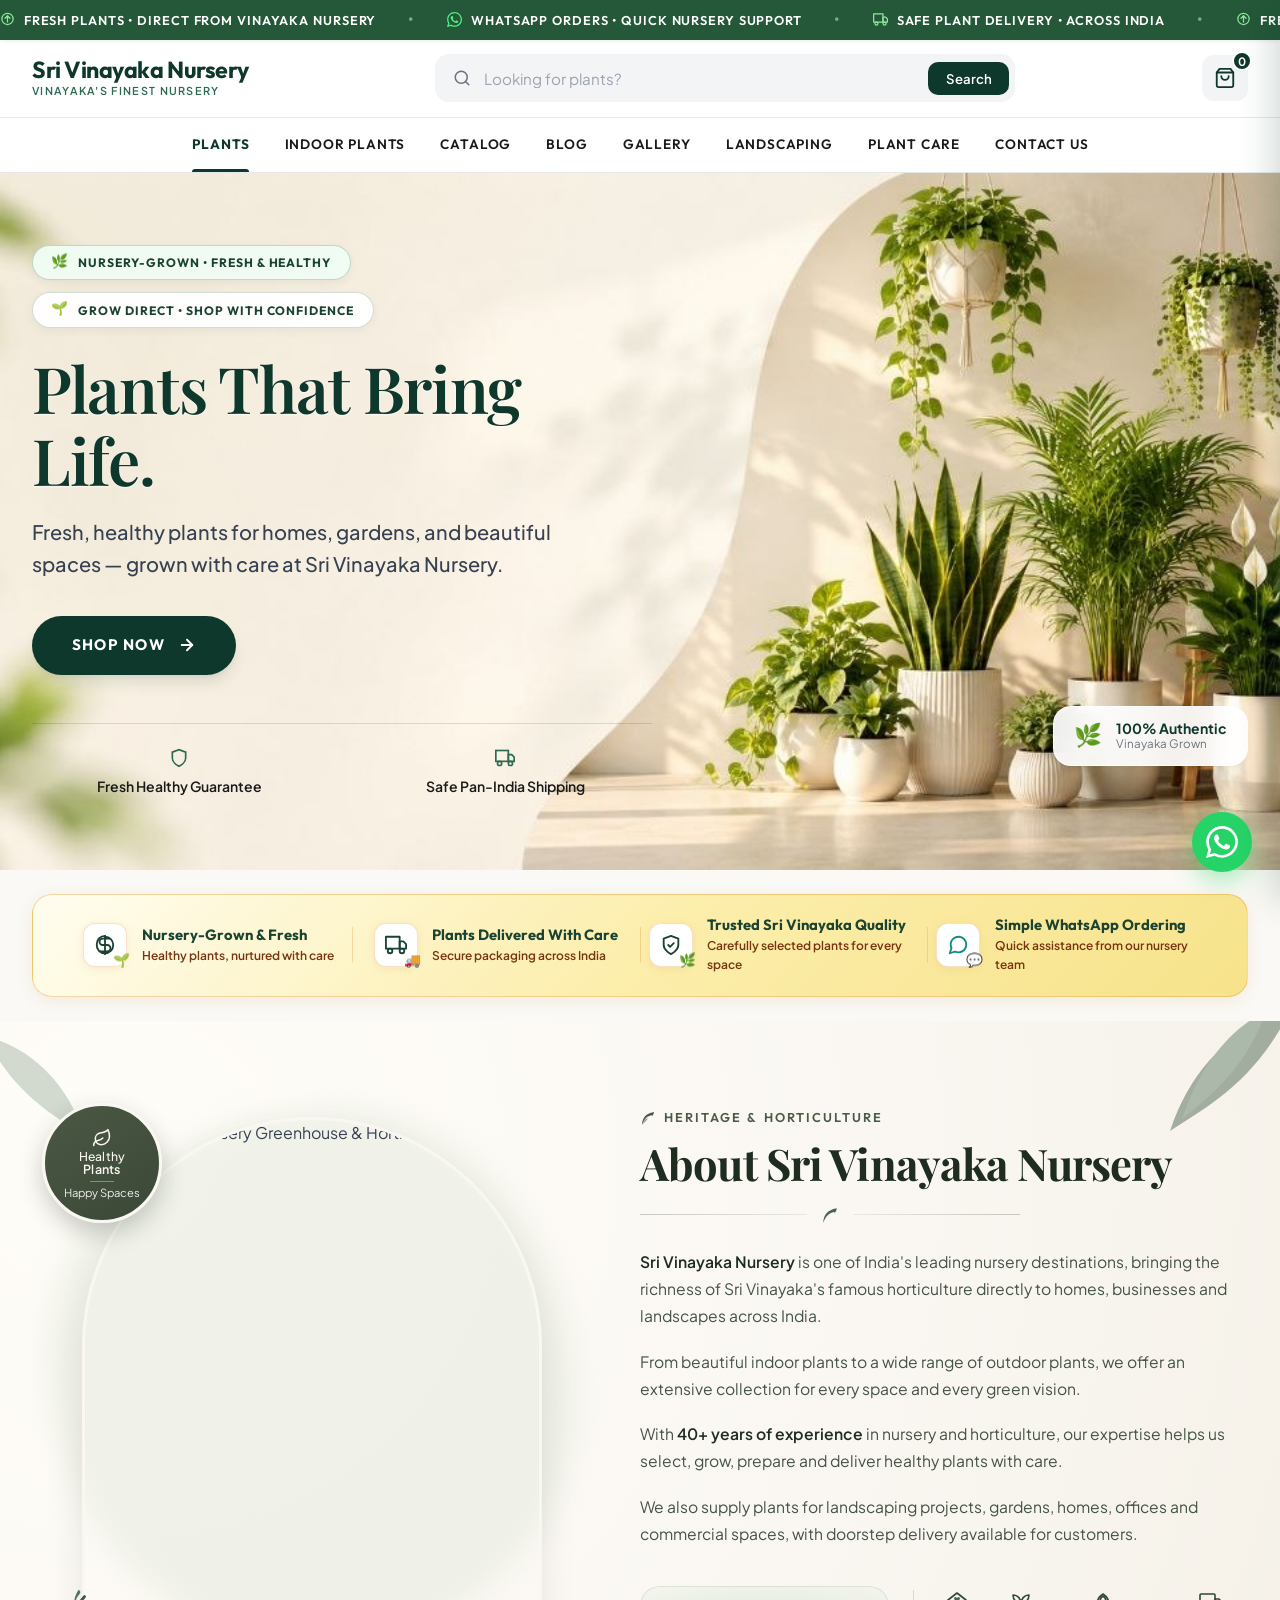
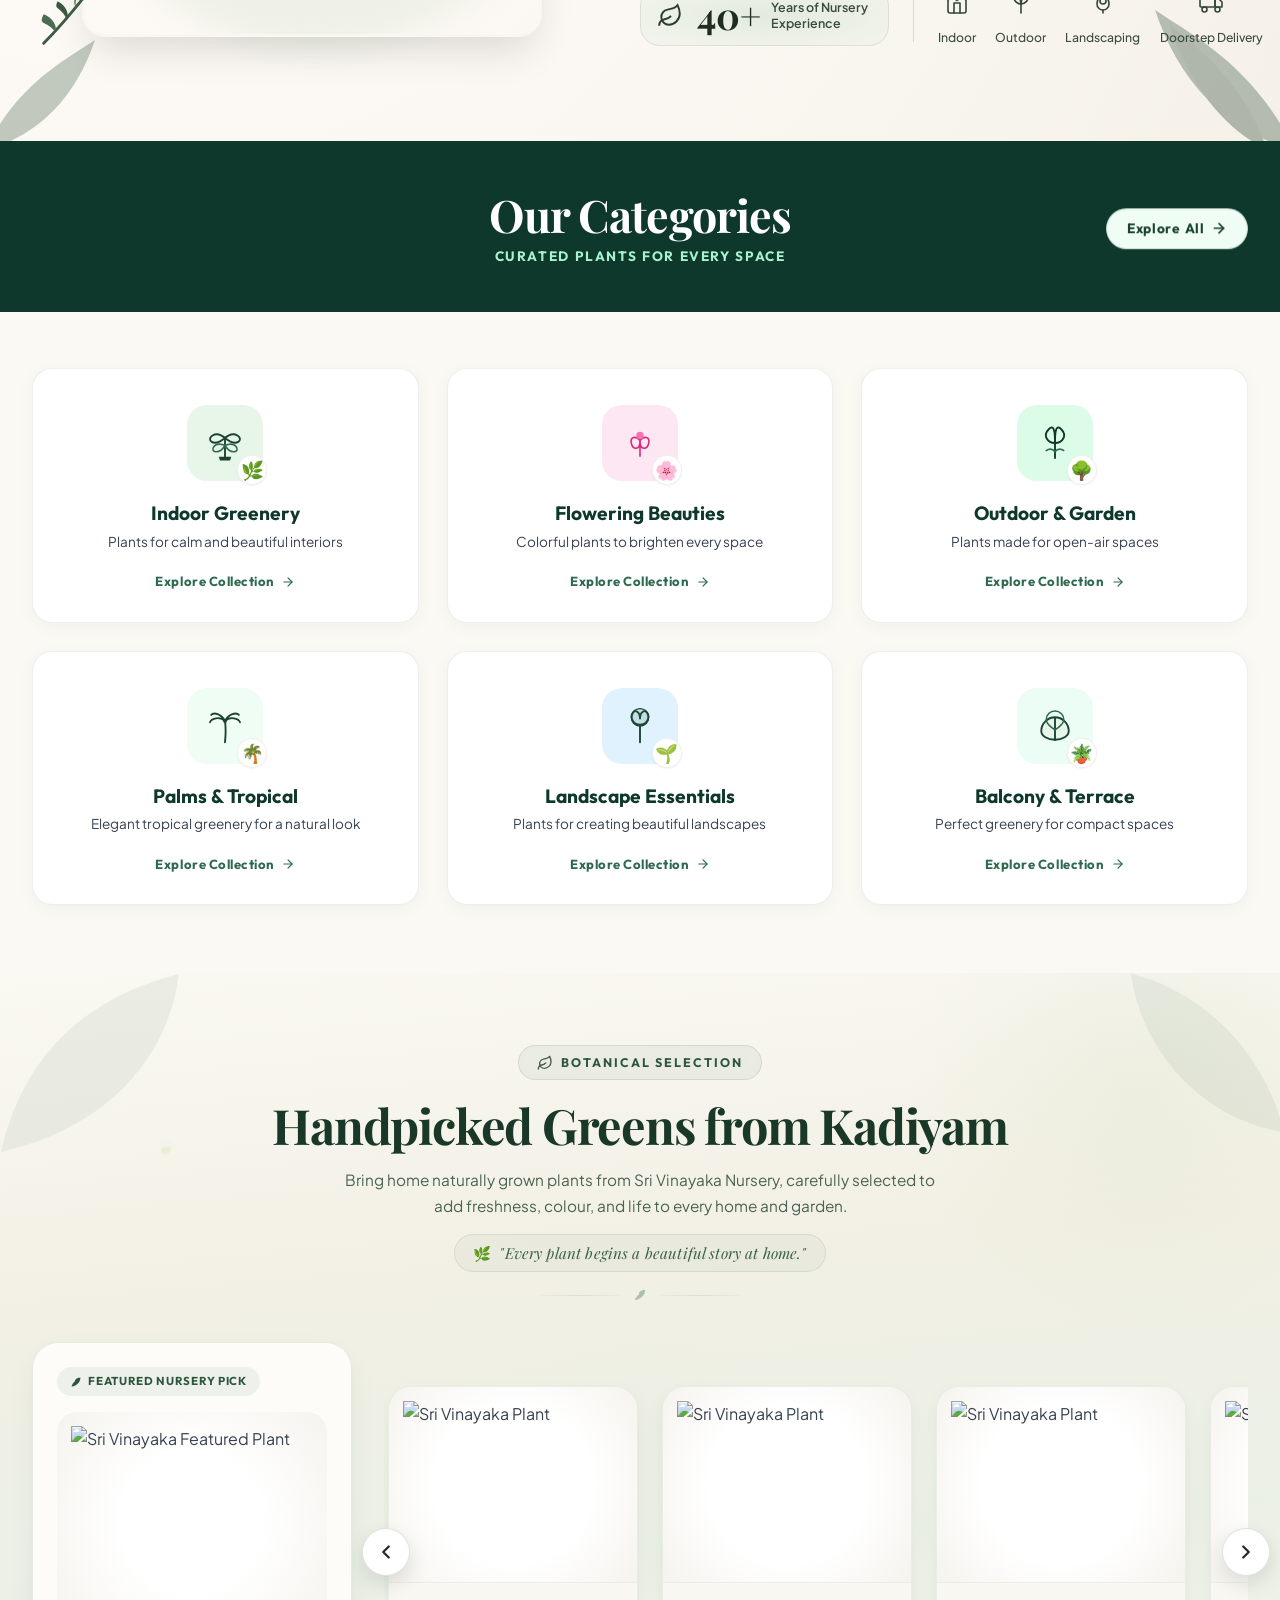
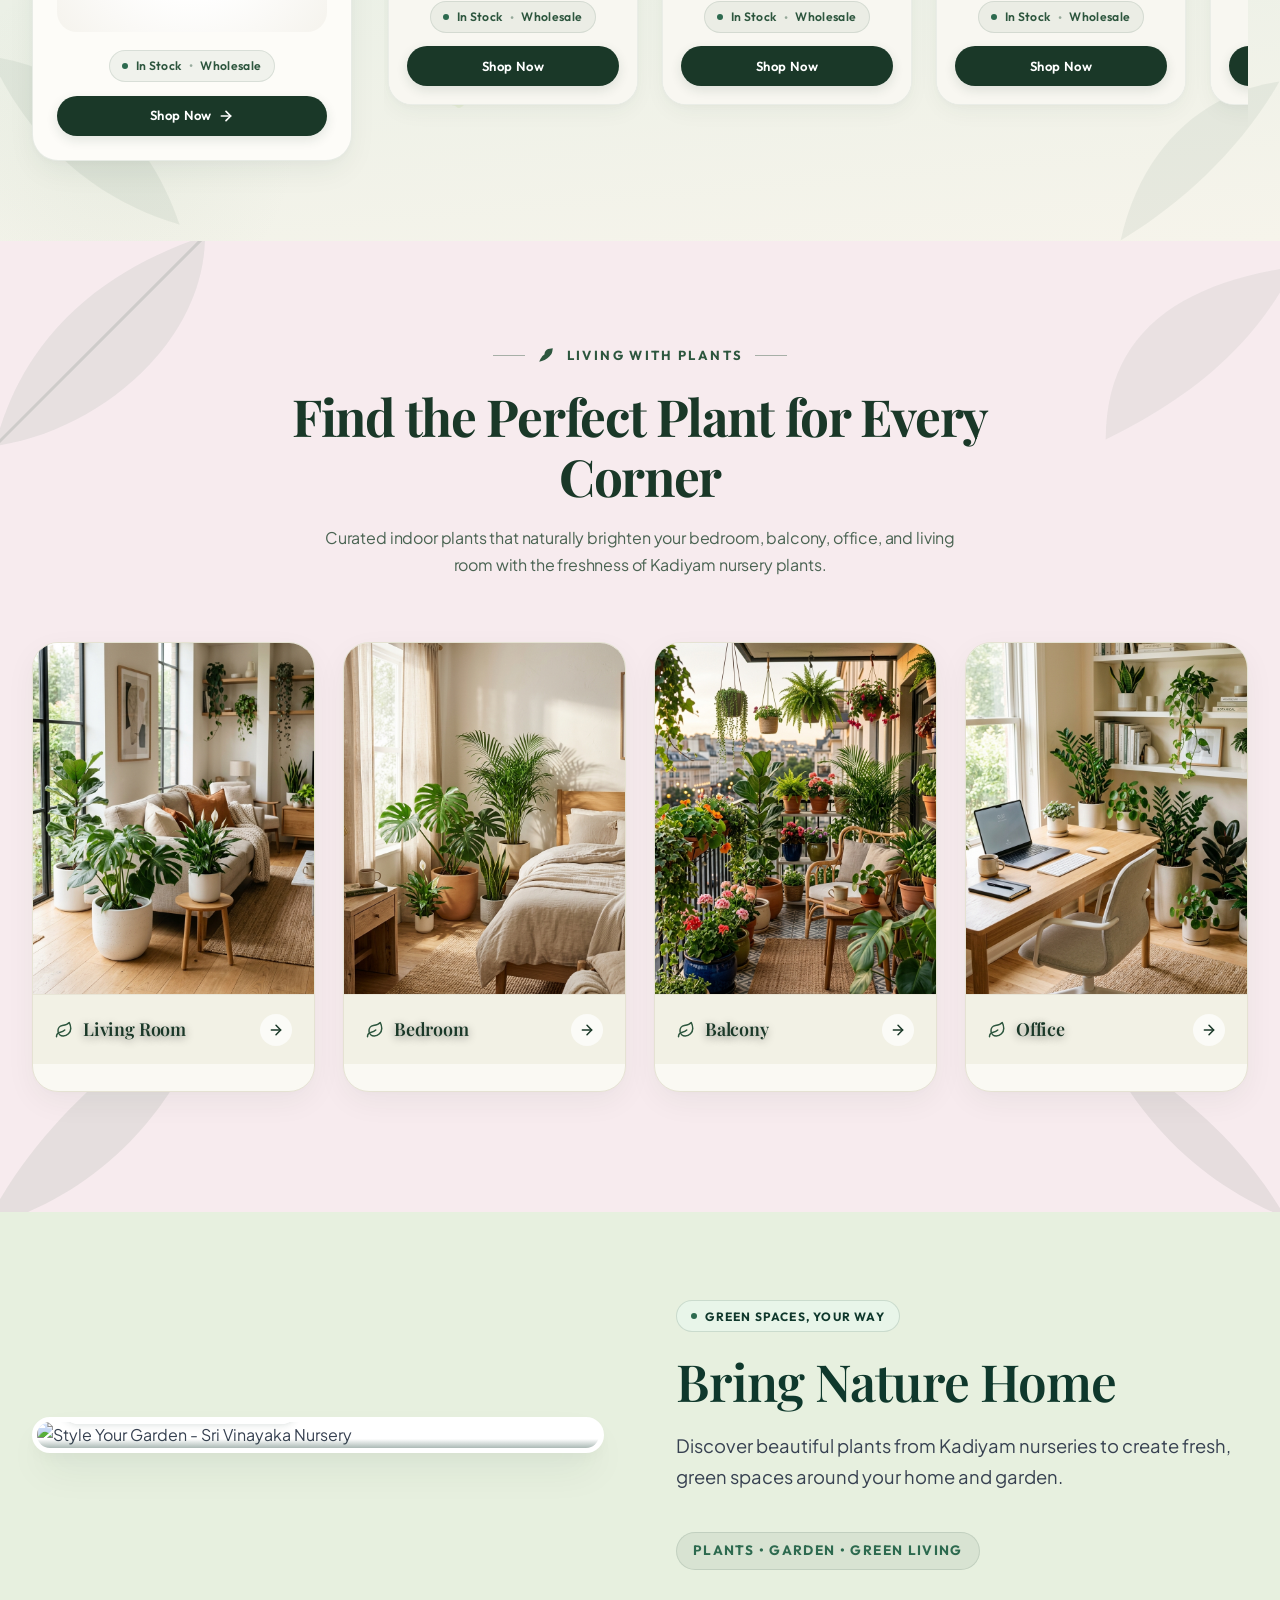
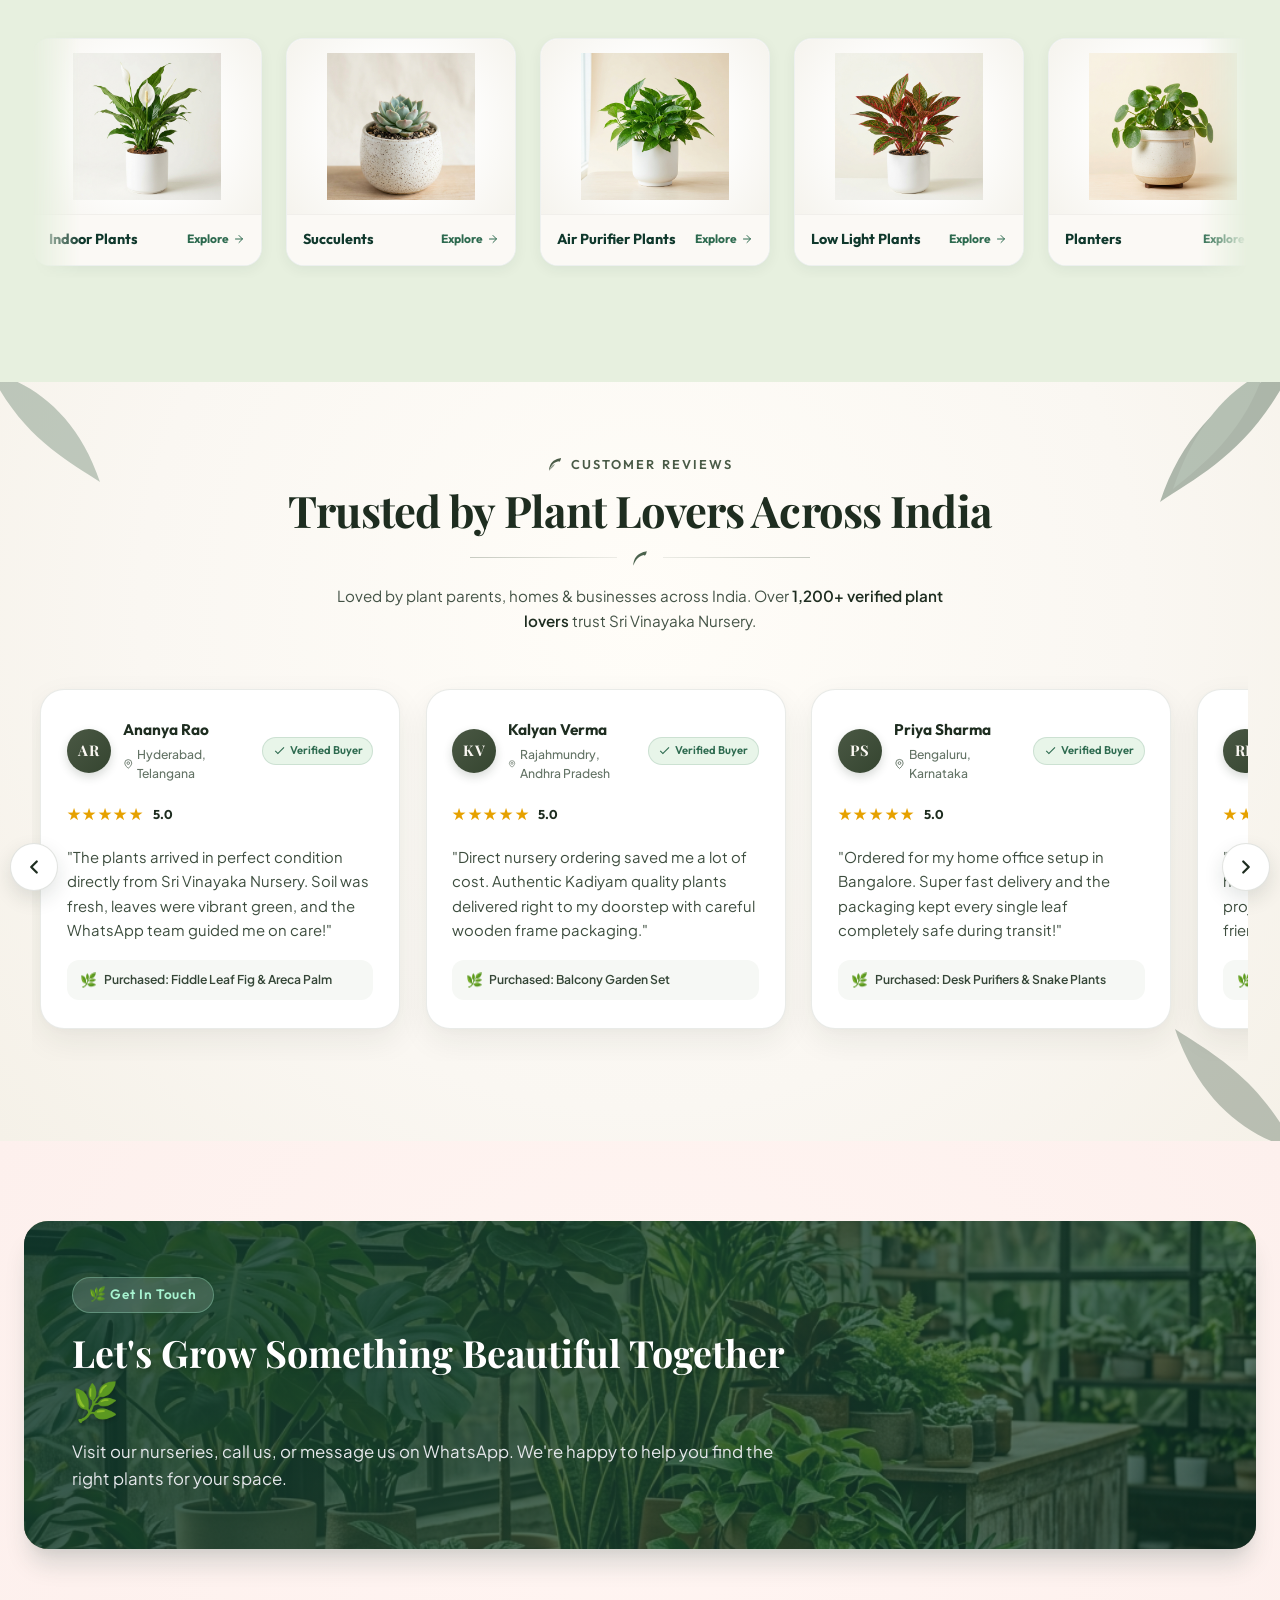
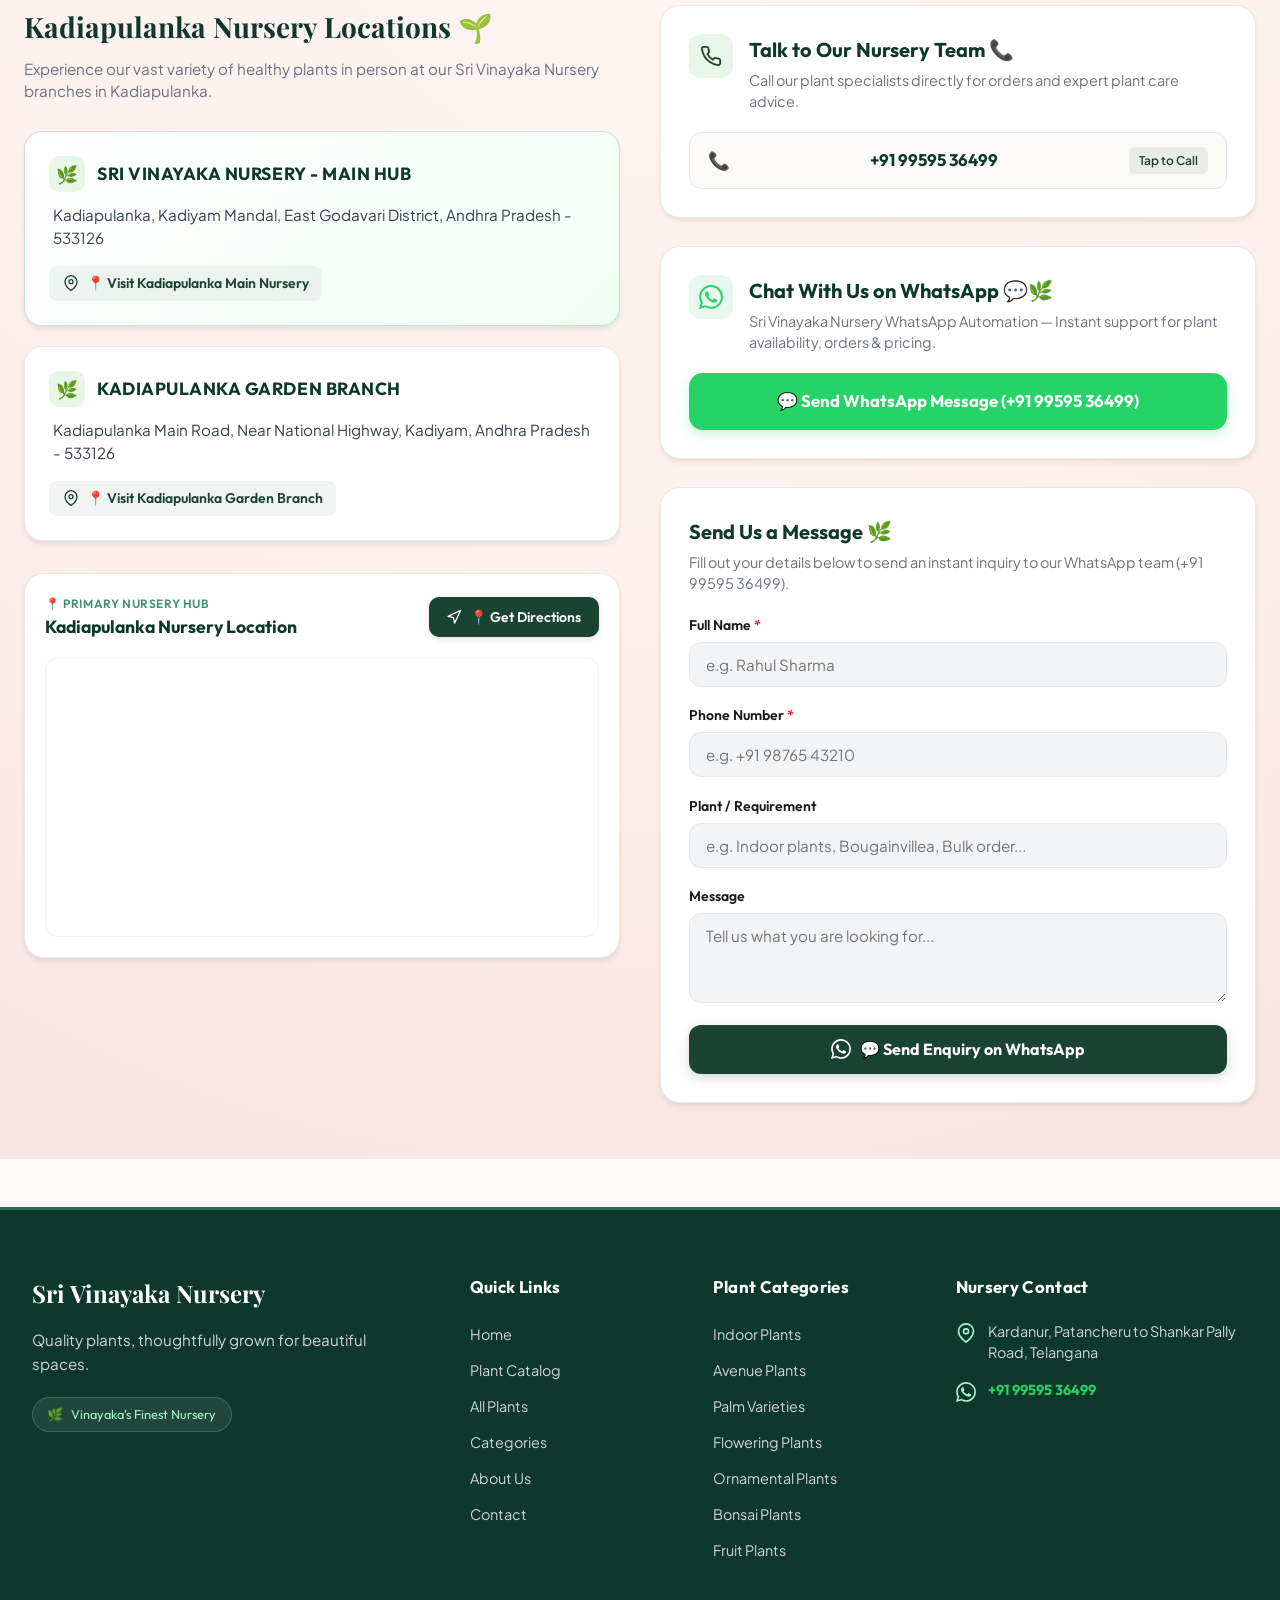
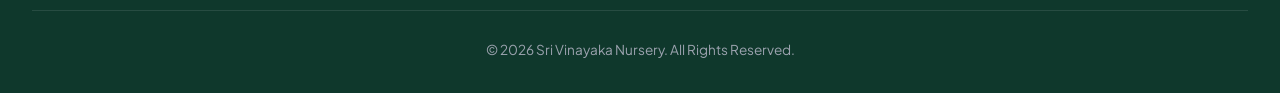
==== index.html @ 8f32bc8a "Sri Vinayaka Nursery: Complete Landscaping Redesign, Real-time Alphabetical A-Z Search, Global Conta" ====
<!DOCTYPE html>
<html lang="en">

<head>
  <!-- Google Tag Manager -->
  <script>(function(w,d,s,l,i){w[l]=w[l]||[];w[l].push({'gtm.start':
  new Date().getTime(),event:'gtm.js'});var f=d.getElementsByTagName(s)[0],
  j=d.createElement(s),dl=l!='dataLayer'?'&l='+l:'';j.async=true;j.src=
  'https://www.googletagmanager.com/gtm.js?id='+i+dl;f.parentNode.insertBefore(j,f);
  })(window,document,'script','dataLayer','GTM-T5PTLW49');</script>
  <!-- End Google Tag Manager -->

  <meta charset="UTF-8" />
  <meta name="viewport" content="width=device-width, initial-scale=1.0" />
  <title>Sri Vinayaka Nursery - Premium Online Plant Nursery</title>
  <meta name="description"
    content="Discover beautiful plants for your home, garden and landscape from India's largest Sri Vinayaka nursery. Buy indoor plants, outdoor plants, flowering plants & more online." />

  <!-- Meta Pixel Code -->
  <script>
    !function (f, b, e, v, n, t, s) {
      if (f.fbq) return; n = f.fbq = function () {
        n.callMethod ?
        n.callMethod.apply(n, arguments) : n.queue.push(arguments)
      };
      if (!f._fbq) f._fbq = n; n.push = n; n.loaded = !0; n.version = '2.0';
      n.queue = []; t = b.createElement(e); t.async = !0;
      t.src = v; s = b.getElementsByTagName(e)[0];
      s.parentNode.insertBefore(t, s)
    }(window, document, 'script',
      'https://connect.facebook.net/en_US/fbevents.js');
    fbq('init', '3953722368269505');
    fbq('track', 'PageView');
  </script>
  <noscript><img height="1" width="1" style="display:none"
      src="https://www.facebook.com/tr?id=3953722368269505&ev=PageView&noscript=1" /></noscript>
  <!-- End Meta Pixel Code -->

  <!-- Preload Critical Above-the-Fold Hero Image -->
  <link rel="preload" as="image" href="image copy 232.png" fetchpriority="high">

  <!-- Google Fonts with display=swap for high performance -->
  <link rel="preconnect" href="https://fonts.googleapis.com">
  <link rel="preconnect" href="https://fonts.gstatic.com" crossorigin>
  <link
    href="https://fonts.googleapis.com/css2?family=Outfit:wght@400;600;700&family=Playfair+Display:wght@600;700&family=Plus+Jakarta+Sans:wght@400;500;600&display=swap"
    rel="stylesheet">

  <link rel="stylesheet" href="styles.css" />
</head>

<body>
  <!-- Google Tag Manager (noscript) -->
  <noscript><iframe src="https://www.googletagmanager.com/ns.html?id=GTM-T5PTLW49"
  height="0" width="0" style="display:none;visibility:hidden"></iframe></noscript>
  <!-- End Google Tag Manager (noscript) -->

  <!-- ==========================================
       1. TOP GREEN ANNOUNCEMENT MARQUEE BAR
       ========================================== -->
  <div class="announcement-bar" role="region" aria-label="Announcements">
    <div class="marquee-track">
      <div class="marquee-content">
        <span class="announcement-item">
          <svg class="announcement-icon" viewBox="0 0 24 24" fill="none" stroke="currentColor" stroke-width="2" stroke-linecap="round" stroke-linejoin="round">
            <path d="M12 2a9 9 0 0 1 9 9c0 4.97-4.03 9-9 9A9 9 0 0 1 3 11a9 9 0 0 1 9-9z"/>
            <path d="M12 6v10M8 10l4-4 4 4"/>
          </svg>
          FRESH PLANTS • DIRECT FROM VINAYAKA NURSERY
        </span>
        <span class="announcement-divider">•</span>
        <span class="announcement-item">
          <svg class="announcement-icon whatsapp-icon" viewBox="0 0 24 24" fill="currentColor">
            <path d="M17.472 14.382c-.297-.149-1.758-.867-2.03-.967-.273-.099-.471-.148-.67.15-.197.297-.767.966-.94 1.164-.173.199-.347.223-.644.075-.297-.15-1.255-.463-2.39-1.475-.883-.788-1.48-1.761-1.653-2.059-.173-.297-.018-.458.13-.606.134-.133.298-.347.446-.521.151-.172.2-.296.3-.495.099-.198.05-.372-.025-.521-.075-.148-.669-1.611-.916-2.206-.242-.579-.487-.501-.669-.51l-.57-.01c-.198 0-.52.074-.792.372s-1.04 1.016-1.04 2.479 1.065 2.876 1.213 3.074c.149.198 2.095 3.2 5.076 4.487.709.306 1.263.489 1.694.626.712.226 1.36.194 1.872.118.572-.085 1.758-.719 2.006-1.413.248-.694.248-1.289.173-1.413-.074-.124-.272-.198-.57-.347m-5.421 7.403h-.004a9.87 9.87 0 01-5.031-1.378l-.361-.214-3.741.982.998-3.648-.235-.374a9.86 9.86 0 01-1.51-5.26c.001-5.45 4.436-9.884 9.888-9.884 2.64 0 5.122 1.03 6.988 2.898a9.825 9.825 0 012.893 6.99c-.002 5.45-4.437 9.884-9.885 9.884m8.413-18.297A11.815 11.815 0 0012.05 0C5.495 0 .16 5.335.157 11.892c0 2.096.547 4.142 1.588 5.945L0 24l6.335-1.662a11.87 11.87 0 005.708 1.454h.005c6.554 0 11.89-5.335 11.893-11.893 0-3.178-1.238-6.166-3.487-8.415z"/>
          </svg>
          WHATSAPP ORDERS • QUICK NURSERY SUPPORT
        </span>
        <span class="announcement-divider">•</span>
        <span class="announcement-item">
          <svg class="announcement-icon" viewBox="0 0 24 24" fill="none" stroke="currentColor" stroke-width="2" stroke-linecap="round" stroke-linejoin="round">
            <rect x="1" y="3" width="15" height="13"></rect>
            <polygon points="16 8 20 8 23 11 23 16 16 16 16 8"></polygon>
            <circle cx="5.5" cy="18.5" r="2.5"></circle>
            <circle cx="18.5" cy="18.5" r="2.5"></circle>
          </svg>
          SAFE PLANT DELIVERY • ACROSS INDIA
        </span>
        <span class="announcement-divider">•</span>
      </div>
      <div class="marquee-content" aria-hidden="true">
        <span class="announcement-item">
          <svg class="announcement-icon" viewBox="0 0 24 24" fill="none" stroke="currentColor" stroke-width="2" stroke-linecap="round" stroke-linejoin="round">
            <path d="M12 2a9 9 0 0 1 9 9c0 4.97-4.03 9-9 9A9 9 0 0 1 3 11a9 9 0 0 1 9-9z"/>
            <path d="M12 6v10M8 10l4-4 4 4"/>
          </svg>
          FRESH PLANTS • DIRECT FROM VINAYAKA NURSERY
        </span>
        <span class="announcement-divider">•</span>
        <span class="announcement-item">
          <svg class="announcement-icon whatsapp-icon" viewBox="0 0 24 24" fill="currentColor">
            <path d="M17.472 14.382c-.297-.149-1.758-.867-2.03-.967-.273-.099-.471-.148-.67.15-.197.297-.767.966-.94 1.164-.173.199-.347.223-.644.075-.297-.15-1.255-.463-2.39-1.475-.883-.788-1.48-1.761-1.653-2.059-.173-.297-.018-.458.13-.606.134-.133.298-.347.446-.521.151-.172.2-.296.3-.495.099-.198.05-.372-.025-.521-.075-.148-.669-1.611-.916-2.206-.242-.579-.487-.501-.669-.51l-.57-.01c-.198 0-.52.074-.792.372s-1.04 1.016-1.04 2.479 1.065 2.876 1.213 3.074c.149.198 2.095 3.2 5.076 4.487.709.306 1.263.489 1.694.626.712.226 1.36.194 1.872.118.572-.085 1.758-.719 2.006-1.413.248-.694.248-1.289.173-1.413-.074-.124-.272-.198-.57-.347m-5.421 7.403h-.004a9.87 9.87 0 01-5.031-1.378l-.361-.214-3.741.982.998-3.648-.235-.374a9.86 9.86 0 01-1.51-5.26c.001-5.45 4.436-9.884 9.888-9.884 2.64 0 5.122 1.03 6.988 2.898a9.825 9.825 0 012.893 6.99c-.002 5.45-4.437 9.884-9.885 9.884m8.413-18.297A11.815 11.815 0 0012.05 0C5.495 0 .16 5.335.157 11.892c0 2.096.547 4.142 1.588 5.945L0 24l6.335-1.662a11.87 11.87 0 005.708 1.454h.005c6.554 0 11.89-5.335 11.893-11.893 0-3.178-1.238-6.166-3.487-8.415z"/>
          </svg>
          WHATSAPP ORDERS • QUICK NURSERY SUPPORT
        </span>
        <span class="announcement-divider">•</span>
        <span class="announcement-item">
          <svg class="announcement-icon" viewBox="0 0 24 24" fill="none" stroke="currentColor" stroke-width="2" stroke-linecap="round" stroke-linejoin="round">
            <rect x="1" y="3" width="15" height="13"></rect>
            <polygon points="16 8 20 8 23 11 23 16 16 16 16 8"></polygon>
            <circle cx="5.5" cy="18.5" r="2.5"></circle>
            <circle cx="18.5" cy="18.5" r="2.5"></circle>
          </svg>
          SAFE PLANT DELIVERY • ACROSS INDIA
        </span>
        <span class="announcement-divider">•</span>
      </div>
    </div>
  </div>

  <!-- ==========================================
       2. MAIN HEADER
       ========================================== -->
  <header class="main-header">
    <div class="header-container">

      <!-- Mobile Hamburger Button -->
      <button class="mobile-menu-btn" id="mobileMenuBtn" aria-label="Toggle navigation menu">
        <svg viewBox="0 0 24 24" width="24" height="24" stroke="currentColor" stroke-width="2" fill="none"
          stroke-linecap="round" stroke-linejoin="round">
          <line x1="3" y1="12" x2="21" y2="12"></line>
          <line x1="3" y1="6" x2="21" y2="6"></line>
          <line x1="3" y1="18" x2="21" y2="18"></line>
        </svg>
      </button>

      <!-- Logo / Brand Text -->
      <a href="#" class="brand-logo" aria-label="Sri Vinayaka Nursery Home">
        <div class="brand-text-container">
          <span class="brand-name">Sri Vinayaka Nursery</span>
          <span class="brand-tagline">Vinayaka's Finest Nursery</span>
        </div>
      </a>

      <!-- Horizontal Search Bar -->
      <div class="search-container">
        <form class="search-bar-form" action="catalog.html" method="GET" role="search">
          <svg class="search-icon" viewBox="0 0 24 24" fill="none" stroke="currentColor" stroke-width="2"
            stroke-linecap="round" stroke-linejoin="round">
            <circle cx="11" cy="11" r="8"></circle>
            <line x1="21" y1="21" x2="16.65" y2="16.65"></line>
          </svg>
          <input type="text" class="search-input" name="search" placeholder="Looking for plants?"
            aria-label="Looking for plants?" />
          <button type="submit" class="search-submit-btn" aria-label="Search">Search</button>
        </form>
      </div>

      <!-- Right Side Actions: Shopping Bag ONLY -->
      <div class="header-actions">
        <button class="shopping-bag-btn" id="shoppingBagBtn" aria-label="View Shopping Bag">
          <svg class="bag-icon" viewBox="0 0 24 24" fill="none" stroke="currentColor" stroke-width="2"
            stroke-linecap="round" stroke-linejoin="round">
            <path d="M6 2L3 6v14a2 2 0 0 0 2 2h14a2 2 0 0 0 2-2V6l-3-4z"></path>
            <line x1="3" y1="6" x2="21" y2="6"></line>
            <path d="M16 10a4 4 0 0 1-8 0"></path>
          </svg>
          <span class="bag-count" id="bagBadgeCount">0</span>
        </button>
      </div>

    </div>
  </header>

  <!-- ==========================================
       3. NAVIGATION BAR
       ========================================== -->
  <nav class="main-nav" id="mainNav" aria-label="Primary Navigation">
    <div class="nav-container">
      <ul class="nav-list">
        <li class="nav-item"><a href="index.html" class="nav-link active">PLANTS</a></li>
        <li class="nav-item"><a href="#trending-collection" class="nav-link">INDOOR PLANTS</a></li>
        <li class="nav-item"><a href="catalog.html" class="nav-link">CATALOG</a></li>
        <li class="nav-item"><a href="#about" class="nav-link">BLOG</a></li>
        <li class="nav-item"><a href="#" class="nav-link">GALLERY</a></li>
        <li class="nav-item"><a href="landscaping.html" class="nav-link">LANDSCAPING</a></li>
        <li class="nav-item"><a href="#" class="nav-link">PLANT CARE</a></li>
        <li class="nav-item"><a href="#contact-us" class="nav-link">CONTACT US</a></li>
      </ul>
    </div>
  </nav>

  <!-- Mobile Drawer Overlay -->
  <div class="mobile-nav-overlay" id="mobileNavOverlay"></div>

  <!-- ==========================================
       4. HERO / LANDING AREA
       ========================================== -->
  <main class="hero-section">
    <!-- Full-Width Background Hero Image -->
    <div class="hero-bg-wrapper">
      <img src="image copy 232.png" alt="Sri Vinayaka Nursery Hero Background" class="hero-bg-img" />
      <div class="hero-bg-overlay"></div>
    </div>

    <!-- Hero Content Overlay Container -->
    <div class="hero-container">

      <!-- Hero Content Box -->
      <div class="hero-content">
        <div class="hero-badges-row">
          <div class="hero-badge badge-primary">
            <span class="badge-icon">🌿</span>
            <span>NURSERY-GROWN • FRESH &amp; HEALTHY</span>
          </div>
          <div class="hero-badge badge-secondary">
            <span class="badge-icon">🌱</span>
            <span>GROW DIRECT • SHOP WITH CONFIDENCE</span>
          </div>
        </div>

        <h1 class="hero-heading">Plants That Bring Life.</h1>

        <p class="hero-subheading">
          Fresh, healthy plants for homes, gardens, and beautiful spaces — grown with care at Sri Vinayaka Nursery.
        </p>

        <div class="hero-cta-group">
          <a href="catalog.html" class="btn-shop-now" id="shopNowBtn">
            SHOP NOW
            <svg class="btn-arrow" viewBox="0 0 24 24" fill="none" stroke="currentColor" stroke-width="2.5"
              stroke-linecap="round" stroke-linejoin="round">
              <line x1="5" y1="12" x2="19" y2="12"></line>
              <polyline points="12 5 19 12 12 19"></polyline>
            </svg>
          </a>
        </div>

        <!-- Trust Highlights -->
        <div class="hero-highlights">
          <div class="highlight-item">
            <svg viewBox="0 0 24 24" fill="none" stroke="currentColor" stroke-width="2">
              <path d="M12 22s8-4 8-10V5l-8-3-8 3v7c0 6 8 10 8 10z" />
            </svg>
            <span>Fresh Healthy Guarantee</span>
          </div>
          <div class="highlight-item">
            <svg viewBox="0 0 24 24" fill="none" stroke="currentColor" stroke-width="2">
              <rect x="1" y="3" width="15" height="13"></rect>
              <polygon points="16 8 20 8 23 11 23 16 16 16 16 8"></polygon>
              <circle cx="5.5" cy="18.5" r="2.5"></circle>
              <circle cx="18.5" cy="18.5" r="2.5"></circle>
            </svg>
            <span>Safe Pan-India Shipping</span>
          </div>
        </div>

      </div>

      <!-- Floating Feature Badge -->
      <div class="hero-banner-badge">
        <div class="floating-badge">
          <div class="badge-icon">🌿</div>
          <div class="badge-text">
            <strong>100% Authentic</strong>
            <span>Vinayaka Grown</span>
          </div>
        </div>
      </div>

    </div>
  </main>

  <!-- ==========================================
       4.5 INTERMEDIATE FEATURE STRIP
       ========================================== -->
  <section class="feature-strip-section">
    <div class="feature-strip-container">
      <div class="feature-strip-card">

        <!-- Feature 1: Nursery-Grown & Fresh -->
        <div class="feature-item">
          <div class="feature-icon-badge">
            <svg class="feature-svg" viewBox="0 0 24 24" fill="none" stroke="#1B4332" stroke-width="2"
              stroke-linecap="round" stroke-linejoin="round">
              <path d="M12 2v20M17 5H9.5a3.5 3.5 0 0 0 0 7h5a3.5 3.5 0 0 1 0 7H6" />
              <path d="M12 3a9 9 0 0 1 9 9c0 4.97-4.03 9-9 9A9 9 0 0 1 3 11a9 9 0 0 1 9-9z" />
            </svg>
            <span class="feature-emoji">🌱</span>
          </div>
          <div class="feature-text-group">
            <h3 class="feature-title">Nursery-Grown &amp; Fresh</h3>
            <p class="feature-sub">Healthy plants, nurtured with care</p>
          </div>
        </div>

        <div class="feature-divider"></div>

        <!-- Feature 2: Plants Delivered With Care -->
        <div class="feature-item">
          <div class="feature-icon-badge">
            <svg class="feature-svg" viewBox="0 0 24 24" fill="none" stroke="#1B4332" stroke-width="2"
              stroke-linecap="round" stroke-linejoin="round">
              <rect x="1" y="3" width="15" height="13"></rect>
              <polygon points="16 8 20 8 23 11 23 16 16 16 16 8"></polygon>
              <circle cx="5.5" cy="18.5" r="2.5"></circle>
              <circle cx="18.5" cy="18.5" r="2.5"></circle>
            </svg>
            <span class="feature-emoji">🚚</span>
          </div>
          <div class="feature-text-group">
            <h3 class="feature-title">Plants Delivered With Care</h3>
            <p class="feature-sub">Secure packaging across India</p>
          </div>
        </div>

        <div class="feature-divider"></div>

        <!-- Feature 3: Trusted Sri Vinayaka Quality -->
        <div class="feature-item">
          <div class="feature-icon-badge">
            <svg class="feature-svg" viewBox="0 0 24 24" fill="none" stroke="#1B4332" stroke-width="2"
              stroke-linecap="round" stroke-linejoin="round">
              <path d="M12 22s8-4 8-10V5l-8-3-8 3v7c0 6 8 10 8 10z" />
              <path d="M9 12l2 2 4-4" />
            </svg>
            <span class="feature-emoji">🌿</span>
          </div>
          <div class="feature-text-group">
            <h3 class="feature-title">Trusted Sri Vinayaka Quality</h3>
            <p class="feature-sub">Carefully selected plants for every space</p>
          </div>
        </div>

        <div class="feature-divider"></div>

        <!-- Feature 4: Simple WhatsApp Ordering -->
        <div class="feature-item">
          <div class="feature-icon-badge">
            <svg class="feature-svg" viewBox="0 0 24 24" fill="none" stroke="#128C7E" stroke-width="2"
              stroke-linecap="round" stroke-linejoin="round">
              <path
                d="M21 11.5a8.38 8.38 0 0 1-.9 3.8 8.5 8.5 0 0 1-7.6 4.7 8.38 8.38 0 0 1-3.8-.9L3 21l1.9-5.7a8.38 8.38 0 0 1-.9-3.8 8.5 8.5 0 0 1 4.7-7.6 8.38 8.38 0 0 1 3.8-.9h.5a8.48 8.48 0 0 1 8 8v.5z" />
            </svg>
            <span class="feature-emoji">💬</span>
          </div>
          <div class="feature-text-group">
            <h3 class="feature-title">Simple WhatsApp Ordering</h3>
            <p class="feature-sub">Quick assistance from our nursery team</p>
          </div>
        </div>

      </div>
    </div>
  </section>

  <!-- ==========================================
       7.5 ABOUT SRI VINAYAKA NURSERY SECTION (HERITAGE & HORTICULTURE)
       ========================================== -->
  <section class="about-section" id="about">
    <!-- Decorative background leaf graphics in corners -->
    <div class="about-bg-leaf leaf-top-right">
      <svg width="120" height="120" viewBox="0 0 100 100" fill="none" opacity="0.45">
        <path d="M100 0C60 10 20 40 0 100C30 80 70 60 100 0Z" fill="#3D5A45"/>
        <path d="M80 0C50 15 25 45 10 90C35 70 65 45 80 0Z" fill="#52735C"/>
      </svg>
    </div>
    <div class="about-bg-leaf leaf-bottom-right">
      <svg width="140" height="140" viewBox="0 0 100 100" fill="none" opacity="0.35">
        <path d="M100 100C60 90 20 60 0 0C30 20 70 40 100 100Z" fill="#3D5A45"/>
        <path d="M80 100C50 85 25 55 10 10C35 30 65 55 80 100Z" fill="#2E4A35"/>
      </svg>
    </div>
    <div class="about-bg-leaf leaf-top-left">
      <svg width="100" height="100" viewBox="0 0 100 100" fill="none" opacity="0.25">
        <path d="M0 0C40 10 80 40 100 100C70 80 30 60 0 0Z" fill="#52735C"/>
      </svg>
    </div>
    <div class="about-bg-leaf leaf-bottom-left">
      <svg width="110" height="110" viewBox="0 0 100 100" fill="none" opacity="0.3">
        <path d="M0 100C40 90 80 60 100 0C70 20 30 40 0 100Z" fill="#3D5A45"/>
      </svg>
    </div>

    <div class="about-container">

      <!-- Left Column: Premium Arch Visual with Circle Badge -->
      <div class="about-visual">
        <div class="about-visual-outer">
          
          <!-- Soft Organic Background Shape behind arch -->
          <div class="about-shape-bg"></div>

          <!-- Main Arch Image Container -->
          <div class="about-arch-wrapper">
            <img src="image copy 233.png" alt="Sri Vinayaka Nursery Greenhouse & Horticulture" class="about-arch-img" />
          </div>

          <!-- Circular Floating Badge (Healthy Plants Happy Spaces) -->
          <div class="about-badge-circle">
            <div class="badge-icon">
              <svg width="20" height="20" viewBox="0 0 24 24" fill="none" stroke="currentColor" stroke-width="1.8" stroke-linecap="round" stroke-linejoin="round">
                <path d="M11 20A7 7 0 0 1 9.8 6.1C15.5 5 17 4.48 19 2c1 2 2 4.18 2 8 0 5.5-4.78 10-10 10Z"/>
                <path d="M2 21c0-3 1.85-5.36 5.08-6C9.5 14.52 12 13 13 12"/>
              </svg>
            </div>
            <span class="badge-text-top">Healthy</span>
            <span class="badge-text-mid">Plants</span>
            <div class="badge-line"></div>
            <span class="badge-text-bot">Happy Spaces</span>
          </div>

          <!-- Bottom Left Leaves Branch Accent -->
          <div class="about-branch-accent">
            <svg width="70" height="70" viewBox="0 0 60 60" fill="none">
              <path d="M10 50 Q 25 35 45 10" stroke="#3D5A45" stroke-width="2.5" stroke-linecap="round"/>
              <path d="M20 40 C 12 30 5 35 10 25 C 18 28 22 36 20 40 Z" fill="#4C6B53"/>
              <path d="M30 30 C 25 18 18 22 22 14 C 30 18 32 26 30 30 Z" fill="#3B5742"/>
              <path d="M38 20 C 35 8 45 8 40 4 C 36 10 35 16 38 20 Z" fill="#52735C"/>
            </svg>
          </div>

        </div>
      </div>

      <!-- Right Column: Content & Experience Features -->
      <div class="about-content">

        <!-- Eyebrow Label -->
        <div class="about-eyebrow">
          <svg class="eyebrow-leaf-icon" width="20" height="20" viewBox="0 0 24 24" fill="currentColor">
            <path d="M17 8C8 10 5.9 16.5 3 22C3 22 3 14 8 9C13 4 21 3 21 3C21 3 20 11 17 8Z" />
            <path d="M12 12C7 13.5 5 18 3 22C6 19 9.5 17 12 12Z" opacity="0.6"/>
          </svg>
          <span>HERITAGE & HORTICULTURE</span>
        </div>

        <!-- Section Title -->
        <h2 class="about-title">About Sri Vinayaka Nursery</h2>

        <!-- Botanical Decorative Line Divider -->
        <div class="about-botanical-divider">
          <div class="div-line"></div>
          <div class="div-leaf">
            <svg width="18" height="18" viewBox="0 0 24 24" fill="#4B634E">
              <path d="M17 8C8 10 5.9 16.5 3 22C3 22 3 14 8 9C13 4 21 3 21 3C21 3 20 11 17 8Z"/>
            </svg>
          </div>
          <div class="div-line"></div>
        </div>

        <!-- Description Paragraphs -->
        <div class="about-description">
          <p>
            <strong>Sri Vinayaka Nursery</strong> is one of India's leading nursery destinations, bringing the richness of Sri Vinayaka's famous horticulture directly to homes, businesses and landscapes across India.
          </p>
          <p>
            From beautiful indoor plants to a wide range of outdoor plants, we offer an extensive collection for every space and every green vision.
          </p>
          <p>
            With <strong>40+ years of experience</strong> in nursery and horticulture, our expertise helps us select, grow, prepare and deliver healthy plants with care.
          </p>
          <p>
            We also supply plants for landscaping projects, gardens, homes, offices and commercial spaces, with doorstep delivery available for customers.
          </p>
        </div>

        <!-- Bottom Features & Highlights Grid -->
        <div class="about-features-row">
          
          <!-- Experience Pill / Wash Badge -->
          <div class="about-exp-wash">
            <div class="exp-leaf-icon">
              <svg width="26" height="26" viewBox="0 0 24 24" fill="none" stroke="#2B3E2D" stroke-width="1.8">
                <path d="M11 20A7 7 0 0 1 9.8 6.1C15.5 5 17 4.48 19 2c1 2 2 4.18 2 8 0 5.5-4.78 10-10 10Z"/>
                <path d="M2 21c0-3 1.85-5.36 5.08-6C9.5 14.52 12 13 13 12"/>
              </svg>
            </div>
            <div class="exp-text-block">
              <span class="exp-num">40+</span>
              <span class="exp-txt">Years of Nursery<br>Experience</span>
            </div>
          </div>

          <!-- Vertical Divider -->
          <div class="about-feature-divider"></div>

          <!-- 4 Category Feature Icons -->
          <div class="about-categories-grid">
            
            <div class="category-item">
              <div class="cat-icon-box">
                <svg width="24" height="24" viewBox="0 0 24 24" fill="none" stroke="#334735" stroke-width="1.6" stroke-linecap="round" stroke-linejoin="round">
                  <path d="M3 9l9-7 9 7v11a2 2 0 0 1-2 2H5a2 2 0 0 1-2-2z"/>
                  <path d="M9 22V12h6v10"/>
                  <path d="M12 7.5a1.5 1.5 0 0 1 3 0c0 1.5-3 3-3 3s-3-1.5-3-3a1.5 1.5 0 0 1 3 0z" fill="#4B634E" stroke="none"/>
                </svg>
              </div>
              <span class="cat-label">Indoor</span>
            </div>

            <div class="category-item">
              <div class="cat-icon-box">
                <svg width="24" height="24" viewBox="0 0 24 24" fill="none" stroke="#334735" stroke-width="1.6" stroke-linecap="round" stroke-linejoin="round">
                  <path d="M12 22v-9"/>
                  <path d="M12 13C8 13 4 9 4 4c5 0 8 4 8 9Z"/>
                  <path d="M12 13C16 13 20 9 20 4c-5 0-8 4-8 9Z"/>
                </svg>
              </div>
              <span class="cat-label">Outdoor</span>
            </div>

            <div class="category-item">
              <div class="cat-icon-box">
                <svg width="24" height="24" viewBox="0 0 24 24" fill="none" stroke="#334735" stroke-width="1.6" stroke-linecap="round" stroke-linejoin="round">
                  <path d="M12 19v3"/>
                  <path d="M12 19a6 6 0 0 1-6-6c0-4 3-8 6-10 3 2 6 6 6 10a6 6 0 0 1-6 6Z"/>
                  <path d="M12 13a3 3 0 0 1-3-3c0-2 1.5-4 3-5 1.5 1 3 3 3 5a3 3 0 0 1-3 3Z"/>
                </svg>
              </div>
              <span class="cat-label">Landscaping</span>
            </div>

            <div class="category-item">
              <div class="cat-icon-box">
                <svg width="24" height="24" viewBox="0 0 24 24" fill="none" stroke="#334735" stroke-width="1.6" stroke-linecap="round" stroke-linejoin="round">
                  <rect x="1" y="3" width="15" height="13" rx="1"/>
                  <polygon points="16 8 20 8 23 11 23 16 16 16 16 8"/>
                  <circle cx="5.5" cy="18.5" r="2.5"/>
                  <circle cx="18.5" cy="18.5" r="2.5"/>
                </svg>
              </div>
              <span class="cat-label">Doorstep Delivery</span>
            </div>

          </div>

        </div>

      </div>

    </div>
  </section>

  <!-- ==========================================
       5. OUR CATEGORIES SECTION
       ========================================== -->
  <section class="categories-section" id="categories">
    
    <!-- 5.1 Green Header Area -->
    <div class="categories-header-wrap">
      <div class="categories-header-container">
        <div class="categories-header-text">
          <h2 class="section-title">Our Categories</h2>
          <p class="section-subtitle">CURATED PLANTS FOR EVERY SPACE</p>
        </div>
        <a href="catalog.html" class="btn-explore-all-cat">
          <span>Explore All</span>
          <svg viewBox="0 0 24 24" width="16" height="16" fill="none" stroke="currentColor" stroke-width="2.5"
            stroke-linecap="round" stroke-linejoin="round">
            <line x1="5" y1="12" x2="19" y2="12"></line>
            <polyline points="12 5 19 12 12 19"></polyline>
          </svg>
        </a>
      </div>
    </div>

    <!-- 5.2 Plant Categories Grid Area (Warm Beige Background) -->
    <div class="categories-body-beige">
      <div class="categories-container">
        <div class="categories-grid">

          <!-- 1. Indoor Greenery -->
          <a href="catalog.html?category=indoor" class="category-card">
            <div class="category-icon-box bg-mint">
              <svg class="category-svg-icon" viewBox="0 0 64 64" fill="none" xmlns="http://www.w3.org/2000/svg">
                <path d="M32 54V24M32 24C32 24 22 14 12 20C2 26 12 40 32 24ZM32 24C32 24 42 14 52 20C62 26 52 40 32 24Z"
                  stroke="#1B4332" stroke-width="3" stroke-linecap="round" stroke-linejoin="round" />
                <path d="M32 36C32 36 20 30 14 38C8 46 22 52 32 36ZM32 36C32 36 44 30 50 38C56 46 42 52 32 36Z"
                  stroke="#2D6A4F" stroke-width="2.5" stroke-linecap="round" stroke-linejoin="round" />
                <path d="M22 54H42L40 60H24L22 54Z" fill="#1B4332" />
              </svg>
              <span class="category-emoji-badge">🌿</span>
            </div>
            <h3 class="category-name">Indoor Greenery</h3>
            <p class="category-sub">Plants for calm and beautiful interiors</p>
            <span class="category-explore">
              Explore Collection
              <svg class="explore-arrow" viewBox="0 0 24 24" fill="none" stroke="currentColor" stroke-width="2"
                stroke-linecap="round" stroke-linejoin="round">
                <line x1="5" y1="12" x2="19" y2="12"></line>
                <polyline points="12 5 19 12 12 19"></polyline>
              </svg>
            </span>
          </a>

          <!-- 2. Flowering Beauties -->
          <a href="catalog.html?category=flowering" class="category-card">
            <div class="category-icon-box bg-rose">
              <svg class="category-svg-icon" viewBox="0 0 64 64" fill="none" xmlns="http://www.w3.org/2000/svg">
                <path d="M32 54V28M32 28C26 20 16 22 18 32C20 42 32 46 32 28ZM32 28C38 20 48 22 46 32C44 42 32 46 32 28Z"
                  fill="#FCE7F3" stroke="#DB2777" stroke-width="2.5" />
                <circle cx="32" cy="20" r="6" fill="#F472B6" />
              </svg>
              <span class="category-emoji-badge">🌸</span>
            </div>
            <h3 class="category-name">Flowering Beauties</h3>
            <p class="category-sub">Colorful plants to brighten every space</p>
            <span class="category-explore">
              Explore Collection
              <svg class="explore-arrow" viewBox="0 0 24 24" fill="none" stroke="currentColor" stroke-width="2"
                stroke-linecap="round" stroke-linejoin="round">
                <line x1="5" y1="12" x2="19" y2="12"></line>
                <polyline points="12 5 19 12 12 19"></polyline>
              </svg>
            </span>
          </a>

          <!-- 3. Outdoor & Garden -->
          <a href="catalog.html?category=avenue" class="category-card">
            <div class="category-icon-box bg-garden">
              <svg class="category-svg-icon" viewBox="0 0 64 64" fill="none" xmlns="http://www.w3.org/2000/svg">
                <path d="M32 56V32M32 32C20 32 12 20 22 10C32 0 32 20 32 32ZM32 32C44 32 52 20 42 10C32 0 32 20 32 32Z"
                  stroke="#0F382C" stroke-width="3" stroke-linecap="round" />
                <path d="M18 44C18 44 26 38 32 46C38 38 46 44 46 44" stroke="#2D6A4F" stroke-width="2.5"
                  stroke-linecap="round" />
              </svg>
              <span class="category-emoji-badge">🌳</span>
            </div>
            <h3 class="category-name">Outdoor &amp; Garden</h3>
            <p class="category-sub">Plants made for open-air spaces</p>
            <span class="category-explore">
              Explore Collection
              <svg class="explore-arrow" viewBox="0 0 24 24" fill="none" stroke="currentColor" stroke-width="2"
                stroke-linecap="round" stroke-linejoin="round">
                <line x1="5" y1="12" x2="19" y2="12"></line>
                <polyline points="12 5 19 12 12 19"></polyline>
              </svg>
            </span>
          </a>

          <!-- 4. Palms & Tropical -->
          <a href="catalog.html?category=palms" class="category-card">
            <div class="category-icon-box bg-palm">
              <svg class="category-svg-icon" viewBox="0 0 64 64" fill="none" xmlns="http://www.w3.org/2000/svg">
                <path
                  d="M32 58C32 58 34 38 32 24M32 24C24 16 10 20 8 26M32 24C40 16 54 20 56 26M32 24C26 12 14 10 10 14M32 24C38 12 50 10 54 14"
                  stroke="#1B4332" stroke-width="3" stroke-linecap="round" />
                <circle cx="32" cy="24" r="3" fill="#1B4332" />
              </svg>
              <span class="category-emoji-badge">🌴</span>
            </div>
            <h3 class="category-name">Palms &amp; Tropical</h3>
            <p class="category-sub">Elegant tropical greenery for a natural look</p>
            <span class="category-explore">
              Explore Collection
              <svg class="explore-arrow" viewBox="0 0 24 24" fill="none" stroke="currentColor" stroke-width="2"
                stroke-linecap="round" stroke-linejoin="round">
                <line x1="5" y1="12" x2="19" y2="12"></line>
                <polyline points="12 5 19 12 12 19"></polyline>
              </svg>
            </span>
          </a>

          <!-- 5. Landscape Essentials -->
          <a href="catalog.html?category=ornamental" class="category-card">
            <div class="category-icon-box bg-forest">
              <svg class="category-svg-icon" viewBox="0 0 64 64" fill="none" xmlns="http://www.w3.org/2000/svg">
                <path d="M32 58V30M32 30C22 30 16 20 20 12C24 4 32 10 32 20M32 30C42 30 48 20 44 12C40 4 32 10 32 20"
                  stroke="#1B4332" stroke-width="3" stroke-linecap="round" />
                <circle cx="32" cy="18" r="14" fill="#2D6A4F" fill-opacity="0.15" stroke="#1B4332" stroke-width="2" />
              </svg>
              <span class="category-emoji-badge">🌱</span>
            </div>
            <h3 class="category-name">Landscape Essentials</h3>
            <p class="category-sub">Plants for creating beautiful landscapes</p>
            <span class="category-explore">
              Explore Collection
              <svg class="explore-arrow" viewBox="0 0 24 24" fill="none" stroke="currentColor" stroke-width="2"
                stroke-linecap="round" stroke-linejoin="round">
                <line x1="5" y1="12" x2="19" y2="12"></line>
                <polyline points="12 5 19 12 12 19"></polyline>
              </svg>
            </span>
          </a>

          <!-- 6. Balcony & Terrace -->
          <a href="catalog.html?category=indoor" class="category-card">
            <div class="category-icon-box bg-sage">
              <svg class="category-svg-icon" viewBox="0 0 64 64" fill="none" xmlns="http://www.w3.org/2000/svg">
                <path d="M32 56V18M32 18C20 18 10 28 10 40C10 48 20 54 32 54C44 54 54 48 54 40C54 28 44 18 32 18Z"
                  fill="#E8F5E9" stroke="#1B4332" stroke-width="3" />
                <path d="M32 8C24 8 18 14 18 22C18 30 32 38 32 38C32 38 46 30 46 22C46 14 40 8 32 8Z" stroke="#2D6A4F"
                  stroke-width="2.5" />
              </svg>
              <span class="category-emoji-badge">🪴</span>
            </div>
            <h3 class="category-name">Balcony &amp; Terrace</h3>
            <p class="category-sub">Perfect greenery for compact spaces</p>
            <span class="category-explore">
              Explore Collection
              <svg class="explore-arrow" viewBox="0 0 24 24" fill="none" stroke="currentColor" stroke-width="2"
                stroke-linecap="round" stroke-linejoin="round">
                <line x1="5" y1="12" x2="19" y2="12"></line>
                <polyline points="12 5 19 12 12 19"></polyline>
              </svg>
            </span>
          </a>

        </div>
      </div>
    </div>

  </section>

  <!-- ==========================================
       6.5 HANDPICKED GREENS FROM KADIYAM – BOTANICAL COLLECTION
       ========================================== -->
  <section class="trending-collection-section" id="trending-collection">

    <!-- Soft Organic Background Shapes -->
    <div class="botanical-bg-shape botanical-shape-1" aria-hidden="true"></div>
    <div class="botanical-bg-shape botanical-shape-2" aria-hidden="true"></div>
    <div class="botanical-bg-shape botanical-shape-3" aria-hidden="true"></div>

    <!-- Corner Leaf Illustrations -->
    <div class="botanical-corner-leaf botanical-leaf-tl" aria-hidden="true">
      <svg viewBox="0 0 180 180" fill="none" xmlns="http://www.w3.org/2000/svg">
        <path d="M10,170 C30,80 90,30 170,10 C160,90 100,150 10,170 Z" fill="currentColor"/>
        <path d="M10,170 Q90,90 170,10" stroke="currentColor" stroke-width="1.5" opacity="0.5"/>
        <path d="M60,120 C80,100 110,85 140,75" stroke="currentColor" stroke-width="1" opacity="0.35"/>
      </svg>
    </div>
    <div class="botanical-corner-leaf botanical-leaf-tr" aria-hidden="true">
      <svg viewBox="0 0 160 160" fill="none" xmlns="http://www.w3.org/2000/svg">
        <path d="M150,150 C130,70 70,20 10,5 C20,80 80,140 150,150 Z" fill="currentColor"/>
        <path d="M150,150 Q70,70 10,5" stroke="currentColor" stroke-width="1.5" opacity="0.45"/>
      </svg>
    </div>
    <div class="botanical-corner-leaf botanical-leaf-bl" aria-hidden="true">
      <svg viewBox="0 0 200 200" fill="none" xmlns="http://www.w3.org/2000/svg">
        <path d="M10,10 C50,100 120,150 190,170 C160,80 90,20 10,10 Z" fill="currentColor"/>
        <path d="M10,10 Q100,100 190,170" stroke="currentColor" stroke-width="1.5" opacity="0.4"/>
      </svg>
    </div>
    <div class="botanical-corner-leaf botanical-leaf-br" aria-hidden="true">
      <svg viewBox="0 0 170 170" fill="none" xmlns="http://www.w3.org/2000/svg">
        <path d="M160,10 C120,80 60,130 10,160 C30,70 90,20 160,10 Z" fill="currentColor"/>
      </svg>
    </div>

    <!-- Floating Micro Leaf Particles -->
    <div class="floating-leaf-particle particle-1" aria-hidden="true">🍃</div>
    <div class="floating-leaf-particle particle-2" aria-hidden="true">🌿</div>
    <div class="floating-leaf-particle particle-3" aria-hidden="true">🍃</div>

    <div class="trending-collection-container">

      <!-- Section Header -->
      <div class="trending-header">
        <div class="nursery-eyebrow">
          <svg class="eyebrow-leaf-icon" viewBox="0 0 24 24" fill="none" stroke="currentColor" stroke-width="2" stroke-linecap="round" stroke-linejoin="round">
            <path d="M11 20A7 7 0 0 1 9.8 6.1C15.5 5 17 4.48 19 2c1 2 2 4.18 2 8 0 5.5-4.78 10-10 10Z"/>
            <path d="M2 21c0-3 1.85-5.36 5.08-6C9.5 14.52 12 13 13 12"/>
          </svg>
          <span>BOTANICAL SELECTION</span>
        </div>

        <h2 class="trending-title">Handpicked Greens from Kadiyam</h2>

        <p class="trending-subtitle">
          Bring home naturally grown plants from Sri Vinayaka Nursery, carefully selected to add freshness, colour, and life to every home and garden.
        </p>

        <!-- Botanical Quote -->
        <div class="nursery-quote-box">
          <span class="quote-leaf">🌿</span>
          <p class="nursery-quote-text">"Every plant begins a beautiful story at home."</p>
        </div>

        <div class="nursery-divider">
          <span class="divider-line"></span>
          <svg class="divider-leaf-icon" viewBox="0 0 24 24" fill="currentColor" width="14" height="14">
            <path d="M17 8C8 10 5 16 3 21C8 20 15 17 19 11C20.5 8.8 20.7 5.5 21 3C18.5 3.3 15.2 3.5 13 5C11 6.5 10 8.5 10 11C10 13 11 14.5 12 15.5"/>
          </svg>
          <span class="divider-line"></span>
        </div>
      </div>

      <!-- Layout: Featured Hero Card + Curated Carousel Strip -->
      <div class="nursery-layout-grid">

        <!-- Featured Nursery Pick Card (Larger visual focus) -->
        <div class="nursery-featured-card">
          <div class="featured-badge">
            <svg class="badge-leaf-svg" viewBox="0 0 16 16" fill="currentColor" width="12" height="12">
              <path d="M11 5C5 6.5 3.5 10.5 2 14C5.5 13.5 10 11.5 12.5 7.5C13.5 5.8 13.8 3.5 14 2C12.5 2.2 10 2.5 8.5 3.5C7 4.5 6.5 6 6.5 7.5C6.5 9 7.5 10 8 10.5"/>
            </svg>
            Featured Nursery Pick
          </div>
          <div class="featured-img-box">
            <img src="image copy 150.png" alt="Sri Vinayaka Featured Plant" class="featured-img" />
          </div>
          <div class="featured-card-body">
            <div class="trending-badge-tag">
              <span class="stock-dot"></span>
              <span class="stock-text">In Stock</span>
              <span class="badge-sep">•</span>
              <span class="wholesale-text">Wholesale</span>
            </div>
            <a href="https://wa.me/919959536499?text=Hello%2C%20I%20am%20interested%20in%20ordering%20plants%20from%20Sri%20Vinayaka%20Nursery"
              target="_blank" rel="noopener noreferrer" class="btn-trending-shop featured-shop-btn">
              <span>Shop Now</span>
              <svg viewBox="0 0 24 24" width="16" height="16" fill="none" stroke="currentColor" stroke-width="2.5" stroke-linecap="round" stroke-linejoin="round">
                <line x1="5" y1="12" x2="19" y2="12"></line>
                <polyline points="12 5 19 12 12 19"></polyline>
              </svg>
            </a>
          </div>
        </div>

        <!-- Carousel Wrapper with Left & Right Circular Nav Buttons -->
        <div class="nursery-carousel-column">
          <div class="trending-carousel-wrapper">

            <button class="carousel-nav-btn prev-btn" id="trendingPrevBtn" aria-label="Previous products">
              <svg viewBox="0 0 24 24" width="22" height="22" fill="none" stroke="currentColor" stroke-width="2.5"
                stroke-linecap="round" stroke-linejoin="round">
                <polyline points="15 18 9 12 15 6"></polyline>
              </svg>
            </button>

            <div class="trending-carousel-track" id="trendingCarouselTrack">

              <!-- Card 2 -->
              <div class="trending-card">
                <div class="trending-img-box">
                  <img src="image copy 151.png" alt="Sri Vinayaka Plant" class="trending-img" />
                </div>
                <div class="trending-card-body">
                  <div class="trending-badge-tag">
                    <span class="stock-dot"></span>
                    <span class="stock-text">In Stock</span>
                    <span class="badge-sep">•</span>
                    <span class="wholesale-text">Wholesale</span>
                  </div>
                  <a href="https://wa.me/919959536499?text=Hello%2C%20I%20am%20interested%20in%20ordering%20plants%20from%20the%20Nursery%20Picks"
                    target="_blank" rel="noopener noreferrer" class="btn-trending-shop">
                    Shop Now
                  </a>
                </div>
              </div>

              <!-- Card 3 -->
              <div class="trending-card">
                <div class="trending-img-box">
                  <img src="image copy 152.png" alt="Sri Vinayaka Plant" class="trending-img" />
                </div>
                <div class="trending-card-body">
                  <div class="trending-badge-tag">
                    <span class="stock-dot"></span>
                    <span class="stock-text">In Stock</span>
                    <span class="badge-sep">•</span>
                    <span class="wholesale-text">Wholesale</span>
                  </div>
                  <a href="https://wa.me/919959536499?text=Hello%2C%20I%20am%20interested%20in%20ordering%20plants%20from%20the%20Nursery%20Picks"
                    target="_blank" rel="noopener noreferrer" class="btn-trending-shop">
                    Shop Now
                  </a>
                </div>
              </div>

              <!-- Card 4 -->
              <div class="trending-card">
                <div class="trending-img-box">
                  <img src="image copy 153.png" alt="Sri Vinayaka Plant" class="trending-img" />
                </div>
                <div class="trending-card-body">
                  <div class="trending-badge-tag">
                    <span class="stock-dot"></span>
                    <span class="stock-text">In Stock</span>
                    <span class="badge-sep">•</span>
                    <span class="wholesale-text">Wholesale</span>
                  </div>
                  <a href="https://wa.me/919959536499?text=Hello%2C%20I%20am%20interested%20in%20ordering%20plants%20from%20the%20Nursery%20Picks"
                    target="_blank" rel="noopener noreferrer" class="btn-trending-shop">
                    Shop Now
                  </a>
                </div>
              </div>

              <!-- Card 5 -->
              <div class="trending-card">
                <div class="trending-img-box">
                  <img src="image copy 154.png" alt="Sri Vinayaka Plant" class="trending-img" />
                </div>
                <div class="trending-card-body">
                  <div class="trending-badge-tag">
                    <span class="stock-dot"></span>
                    <span class="stock-text">In Stock</span>
                    <span class="badge-sep">•</span>
                    <span class="wholesale-text">Wholesale</span>
                  </div>
                  <a href="https://wa.me/919959536499?text=Hello%2C%20I%20am%20interested%20in%20ordering%20plants%20from%20the%20Nursery%20Picks"
                    target="_blank" rel="noopener noreferrer" class="btn-trending-shop">
                    Shop Now
                  </a>
                </div>
              </div>

              <!-- Card 6 -->
              <div class="trending-card">
                <div class="trending-img-box">
                  <img src="image copy 155.png" alt="Sri Vinayaka Plant" class="trending-img" />
                </div>
                <div class="trending-card-body">
                  <div class="trending-badge-tag">
                    <span class="stock-dot"></span>
                    <span class="stock-text">In Stock</span>
                    <span class="badge-sep">•</span>
                    <span class="wholesale-text">Wholesale</span>
                  </div>
                  <a href="https://wa.me/919959536499?text=Hello%2C%20I%20am%20interested%20in%20ordering%20plants%20from%20the%20Nursery%20Picks"
                    target="_blank" rel="noopener noreferrer" class="btn-trending-shop">
                    Shop Now
                  </a>
                </div>
              </div>

              <!-- Card 7 -->
              <div class="trending-card">
                <div class="trending-img-box">
                  <img src="image copy 156.png" alt="Sri Vinayaka Plant" class="trending-img" />
                </div>
                <div class="trending-card-body">
                  <div class="trending-badge-tag">
                    <span class="stock-dot"></span>
                    <span class="stock-text">In Stock</span>
                    <span class="badge-sep">•</span>
                    <span class="wholesale-text">Wholesale</span>
                  </div>
                  <a href="https://wa.me/919959536499?text=Hello%2C%20I%20am%20interested%20in%20ordering%20plants%20from%20the%20Nursery%20Picks"
                    target="_blank" rel="noopener noreferrer" class="btn-trending-shop">
                    Shop Now
                  </a>
                </div>
              </div>

              <!-- Card 8 -->
              <div class="trending-card">
                <div class="trending-img-box">
                  <img src="image copy 157.png" alt="Sri Vinayaka Plant" class="trending-img" />
                </div>
                <div class="trending-card-body">
                  <div class="trending-badge-tag">
                    <span class="stock-dot"></span>
                    <span class="stock-text">In Stock</span>
                    <span class="badge-sep">•</span>
                    <span class="wholesale-text">Wholesale</span>
                  </div>
                  <a href="https://wa.me/919959536499?text=Hello%2C%20I%20am%20interested%20in%20ordering%20plants%20from%20the%20Nursery%20Picks"
                    target="_blank" rel="noopener noreferrer" class="btn-trending-shop">
                    Shop Now
                  </a>
                </div>
              </div>

              <!-- Card 9 -->
              <div class="trending-card">
                <div class="trending-img-box">
                  <img src="image copy 158.png" alt="Sri Vinayaka Plant" class="trending-img" />
                </div>
                <div class="trending-card-body">
                  <div class="trending-badge-tag">
                    <span class="stock-dot"></span>
                    <span class="stock-text">In Stock</span>
                    <span class="badge-sep">•</span>
                    <span class="wholesale-text">Wholesale</span>
                  </div>
                  <a href="https://wa.me/919959536499?text=Hello%2C%20I%20am%20interested%20in%20ordering%20plants%20from%20the%20Nursery%20Picks"
                    target="_blank" rel="noopener noreferrer" class="btn-trending-shop">
                    Shop Now
                  </a>
                </div>
              </div>

              <!-- Card 10 -->
              <div class="trending-card">
                <div class="trending-img-box">
                  <img src="image copy 159.png" alt="Sri Vinayaka Plant" class="trending-img" />
                </div>
                <div class="trending-card-body">
                  <div class="trending-badge-tag">
                    <span class="stock-dot"></span>
                    <span class="stock-text">In Stock</span>
                    <span class="badge-sep">•</span>
                    <span class="wholesale-text">Wholesale</span>
                  </div>
                  <a href="https://wa.me/919959536499?text=Hello%2C%20I%20am%20interested%20in%20ordering%20plants%20from%20the%20Nursery%20Picks"
                    target="_blank" rel="noopener noreferrer" class="btn-trending-shop">
                    Shop Now
                  </a>
                </div>
              </div>

              <!-- Card 11 -->
              <div class="trending-card">
                <div class="trending-img-box">
                  <img src="image copy 160.png" alt="Sri Vinayaka Plant" class="trending-img" />
                </div>
                <div class="trending-card-body">
                  <div class="trending-badge-tag">
                    <span class="stock-dot"></span>
                    <span class="stock-text">In Stock</span>
                    <span class="badge-sep">•</span>
                    <span class="wholesale-text">Wholesale</span>
                  </div>
                  <a href="https://wa.me/919959536499?text=Hello%2C%20I%20am%20interested%20in%20ordering%20plants%20from%20the%20Nursery%20Picks"
                    target="_blank" rel="noopener noreferrer" class="btn-trending-shop">
                    Shop Now
                  </a>
                </div>
              </div>

              <!-- Card 12 -->
              <div class="trending-card">
                <div class="trending-img-box">
                  <img src="image copy 130.png" alt="Sri Vinayaka Plant" class="trending-img" />
                </div>
                <div class="trending-card-body">
                  <div class="trending-badge-tag">
                    <span class="stock-dot"></span>
                    <span class="stock-text">In Stock</span>
                    <span class="badge-sep">•</span>
                    <span class="wholesale-text">Wholesale</span>
                  </div>
                  <a href="https://wa.me/919959536499?text=Hello%2C%20I%20am%20interested%20in%20ordering%20plants%20from%20the%20Nursery%20Picks"
                    target="_blank" rel="noopener noreferrer" class="btn-trending-shop">
                    Shop Now
                  </a>
                </div>
              </div>

              <!-- Card 13 -->
              <div class="trending-card">
                <div class="trending-img-box">
                  <img src="image copy 132.png" alt="Sri Vinayaka Plant" class="trending-img" />
                </div>
                <div class="trending-card-body">
                  <div class="trending-badge-tag">
                    <span class="stock-dot"></span>
                    <span class="stock-text">In Stock</span>
                    <span class="badge-sep">•</span>
                    <span class="wholesale-text">Wholesale</span>
                  </div>
                  <a href="https://wa.me/919959536499?text=Hello%2C%20I%20am%20interested%20in%20ordering%20plants%20from%20the%20Nursery%20Picks"
                    target="_blank" rel="noopener noreferrer" class="btn-trending-shop">
                    Shop Now
                  </a>
                </div>
              </div>

              <!-- Card 14 -->
              <div class="trending-card">
                <div class="trending-img-box">
                  <img src="image copy 134.png" alt="Sri Vinayaka Plant" class="trending-img" />
                </div>
                <div class="trending-card-body">
                  <div class="trending-badge-tag">
                    <span class="stock-dot"></span>
                    <span class="stock-text">In Stock</span>
                    <span class="badge-sep">•</span>
                    <span class="wholesale-text">Wholesale</span>
                  </div>
                  <a href="https://wa.me/919959536499?text=Hello%2C%20I%20am%20interested%20in%20ordering%20plants%20from%20the%20Nursery%20Picks"
                    target="_blank" rel="noopener noreferrer" class="btn-trending-shop">
                    Shop Now
                  </a>
                </div>
              </div>

              <!-- Card 15 -->
              <div class="trending-card">
                <div class="trending-img-box">
                  <img src="image copy 136.png" alt="Sri Vinayaka Plant" class="trending-img" />
                </div>
                <div class="trending-card-body">
                  <div class="trending-badge-tag">
                    <span class="stock-dot"></span>
                    <span class="stock-text">In Stock</span>
                    <span class="badge-sep">•</span>
                    <span class="wholesale-text">Wholesale</span>
                  </div>
                  <a href="https://wa.me/919959536499?text=Hello%2C%20I%20am%20interested%20in%20ordering%20plants%20from%20the%20Nursery%20Picks"
                    target="_blank" rel="noopener noreferrer" class="btn-trending-shop">
                    Shop Now
                  </a>
                </div>
              </div>

              <!-- Card 16 -->
              <div class="trending-card">
                <div class="trending-img-box">
                  <img src="image copy 138.png" alt="Sri Vinayaka Plant" class="trending-img" />
                </div>
                <div class="trending-card-body">
                  <div class="trending-badge-tag">
                    <span class="stock-dot"></span>
                    <span class="stock-text">In Stock</span>
                    <span class="badge-sep">•</span>
                    <span class="wholesale-text">Wholesale</span>
                  </div>
                  <a href="https://wa.me/919959536499?text=Hello%2C%20I%20am%20interested%20in%20ordering%20plants%20from%20the%20Nursery%20Picks"
                    target="_blank" rel="noopener noreferrer" class="btn-trending-shop">
                    Shop Now
                  </a>
                </div>
              </div>

              <!-- Card 17 -->
              <div class="trending-card">
                <div class="trending-img-box">
                  <img src="image copy 140.png" alt="Sri Vinayaka Plant" class="trending-img" />
                </div>
                <div class="trending-card-body">
                  <div class="trending-badge-tag">
                    <span class="stock-dot"></span>
                    <span class="stock-text">In Stock</span>
                    <span class="badge-sep">•</span>
                    <span class="wholesale-text">Wholesale</span>
                  </div>
                  <a href="https://wa.me/919959536499?text=Hello%2C%20I%20am%20interested%20in%20ordering%20plants%20from%20the%20Nursery%20Picks"
                    target="_blank" rel="noopener noreferrer" class="btn-trending-shop">
                    Shop Now
                  </a>
                </div>
              </div>

              <!-- Card 18 -->
              <div class="trending-card">
                <div class="trending-img-box">
                  <img src="image copy 142.png" alt="Sri Vinayaka Plant" class="trending-img" />
                </div>
                <div class="trending-card-body">
                  <div class="trending-badge-tag">
                    <span class="stock-dot"></span>
                    <span class="stock-text">In Stock</span>
                    <span class="badge-sep">•</span>
                    <span class="wholesale-text">Wholesale</span>
                  </div>
                  <a href="https://wa.me/919959536499?text=Hello%2C%20I%20am%20interested%20in%20ordering%20plants%20from%20the%20Nursery%20Picks"
                    target="_blank" rel="noopener noreferrer" class="btn-trending-shop">
                    Shop Now
                  </a>
                </div>
              </div>

              <!-- Card 19 -->
              <div class="trending-card">
                <div class="trending-img-box">
                  <img src="image copy 145.png" alt="Sri Vinayaka Plant" class="trending-img" />
                </div>
                <div class="trending-card-body">
                  <div class="trending-badge-tag">
                    <span class="stock-dot"></span>
                    <span class="stock-text">In Stock</span>
                    <span class="badge-sep">•</span>
                    <span class="wholesale-text">Wholesale</span>
                  </div>
                  <a href="https://wa.me/919959536499?text=Hello%2C%20I%20am%20interested%20in%20ordering%20plants%20from%20the%20Nursery%20Picks"
                    target="_blank" rel="noopener noreferrer" class="btn-trending-shop">
                    Shop Now
                  </a>
                </div>
              </div>

              <!-- Card 20 -->
              <div class="trending-card">
                <div class="trending-img-box">
                  <img src="image copy 148.png" alt="Sri Vinayaka Plant" class="trending-img" />
                </div>
                <div class="trending-card-body">
                  <div class="trending-badge-tag">
                    <span class="stock-dot"></span>
                    <span class="stock-text">In Stock</span>
                    <span class="badge-sep">•</span>
                    <span class="wholesale-text">Wholesale</span>
                  </div>
                  <a href="https://wa.me/919959536499?text=Hello%2C%20I%20am%20interested%20in%20ordering%20plants%20from%20the%20Nursery%20Picks"
                    target="_blank" rel="noopener noreferrer" class="btn-trending-shop">
                    Shop Now
                  </a>
                </div>
              </div>

            </div>

            <button class="carousel-nav-btn next-btn" id="trendingNextBtn" aria-label="Next products">
              <svg viewBox="0 0 24 24" width="22" height="22" fill="none" stroke="currentColor" stroke-width="2.5"
                stroke-linecap="round" stroke-linejoin="round">
                <polyline points="9 18 15 12 9 6"></polyline>
              </svg>
            </button>

          </div>
        </div>

      </div>

    </div>
  </section>

  <!-- ==========================================
       7. SPACES SECTION: BRING NATURE INTO EVERY SPACE
       ========================================== -->
  <section class="spaces-section" id="spaces">
    <!-- Floating Background Leaf Accents -->
    <div class="space-leaf-accent space-leaf-top-left" aria-hidden="true">
      <svg viewBox="0 0 160 160" fill="none" xmlns="http://www.w3.org/2000/svg">
        <path d="M10,150 C30,70 90,30 150,10 C150,80 80,140 10,150 Z" fill="#2D563E" opacity="0.08"/>
        <path d="M10,150 Q80,80 150,10" stroke="#1A3828" stroke-width="2" opacity="0.12"/>
      </svg>
    </div>
    <div class="space-leaf-accent space-leaf-top-right" aria-hidden="true">
      <svg viewBox="0 0 140 140" fill="none" xmlns="http://www.w3.org/2000/svg">
        <path d="M130,10 C100,70 50,100 10,120 C10,50 60,20 130,10 Z" fill="#3B624A" opacity="0.07"/>
      </svg>
    </div>
    <div class="space-leaf-accent space-leaf-bottom-left" aria-hidden="true">
      <svg viewBox="0 0 180 180" fill="none" xmlns="http://www.w3.org/2000/svg">
        <path d="M10,170 C50,90 120,40 170,10 C140,100 80,150 10,170 Z" fill="#2D563E" opacity="0.09"/>
      </svg>
    </div>
    <div class="space-leaf-accent space-leaf-bottom-right" aria-hidden="true">
      <svg viewBox="0 0 150 150" fill="none" xmlns="http://www.w3.org/2000/svg">
        <path d="M140,140 C100,70 40,40 10,10 C40,80 90,120 140,140 Z" fill="#1A3828" opacity="0.08"/>
      </svg>
    </div>

    <div class="spaces-container">

      <!-- Section Header -->
      <div class="spaces-header">
        <div class="spaces-eyebrow">
          <span class="spaces-eyebrow-line"></span>
          <svg class="spaces-eyebrow-leaf" viewBox="0 0 24 24" fill="currentColor">
            <path d="M17 8C8 10 5 16 3 21C8 20 15 17 19 11C20.5 8.8 20.7 5.5 21 3C18.5 3.3 15.2 3.5 13 5C11 6.5 10 8.5 10 11C10 13 11 14.5 12 15.5"/>
          </svg>
          <span class="spaces-eyebrow-text">LIVING WITH PLANTS</span>
          <span class="spaces-eyebrow-line"></span>
        </div>

        <h2 class="spaces-title">Find the Perfect Plant for Every Corner</h2>

        <p class="spaces-subtitle">
          Curated indoor plants that naturally brighten your bedroom, balcony, office, and living room with the freshness of Kadiyam nursery plants.
        </p>
      </div>

      <!-- 4 Vertical Image Cards Grid -->
      <div class="spaces-grid">

        <!-- Card 1: Living Room -->
        <a href="catalog.html?category=indoor" class="space-card">
          <div class="space-img-container">
            <img src="space_living_room.png" alt="Plants for Living Room" class="space-img" loading="lazy" />
          </div>
          <div class="space-card-footer">
            <div class="space-card-title-group">
              <svg class="space-card-leaf-icon" viewBox="0 0 24 24" fill="none" stroke="currentColor" stroke-width="2" stroke-linecap="round" stroke-linejoin="round">
                <path d="M11 20A7 7 0 0 1 9.8 6.1C15.5 5 17 4.48 19 2c1 2 2 4.18 2 8 0 5.5-4.78 10-10 10Z"/>
                <path d="M2 21c0-3 1.85-5.36 5.08-6C9.5 14.52 12 13 13 12"/>
              </svg>
              <h3 class="space-name">Living Room</h3>
            </div>
            <span class="space-card-arrow" aria-label="Explore Living Room Plants">
              <svg viewBox="0 0 24 24" fill="none" stroke="currentColor" stroke-width="2.2" stroke-linecap="round" stroke-linejoin="round">
                <line x1="5" y1="12" x2="19" y2="12"></line>
                <polyline points="12 5 19 12 12 19"></polyline>
              </svg>
            </span>
          </div>
        </a>

        <!-- Card 2: Bedroom -->
        <a href="catalog.html?category=indoor" class="space-card">
          <div class="space-img-container">
            <img src="space_bedroom.png" alt="Plants for Bedroom" class="space-img" loading="lazy" />
          </div>
          <div class="space-card-footer">
            <div class="space-card-title-group">
              <svg class="space-card-leaf-icon" viewBox="0 0 24 24" fill="none" stroke="currentColor" stroke-width="2" stroke-linecap="round" stroke-linejoin="round">
                <path d="M11 20A7 7 0 0 1 9.8 6.1C15.5 5 17 4.48 19 2c1 2 2 4.18 2 8 0 5.5-4.78 10-10 10Z"/>
                <path d="M2 21c0-3 1.85-5.36 5.08-6C9.5 14.52 12 13 13 12"/>
              </svg>
              <h3 class="space-name">Bedroom</h3>
            </div>
            <span class="space-card-arrow" aria-label="Explore Bedroom Plants">
              <svg viewBox="0 0 24 24" fill="none" stroke="currentColor" stroke-width="2.2" stroke-linecap="round" stroke-linejoin="round">
                <line x1="5" y1="12" x2="19" y2="12"></line>
                <polyline points="12 5 19 12 12 19"></polyline>
              </svg>
            </span>
          </div>
        </a>

        <!-- Card 3: Balcony -->
        <a href="catalog.html?category=flowering" class="space-card">
          <div class="space-img-container">
            <img src="space_balcony.png" alt="Plants for Balcony" class="space-img" loading="lazy" />
          </div>
          <div class="space-card-footer">
            <div class="space-card-title-group">
              <svg class="space-card-leaf-icon" viewBox="0 0 24 24" fill="none" stroke="currentColor" stroke-width="2" stroke-linecap="round" stroke-linejoin="round">
                <path d="M11 20A7 7 0 0 1 9.8 6.1C15.5 5 17 4.48 19 2c1 2 2 4.18 2 8 0 5.5-4.78 10-10 10Z"/>
                <path d="M2 21c0-3 1.85-5.36 5.08-6C9.5 14.52 12 13 13 12"/>
              </svg>
              <h3 class="space-name">Balcony</h3>
            </div>
            <span class="space-card-arrow" aria-label="Explore Balcony Plants">
              <svg viewBox="0 0 24 24" fill="none" stroke="currentColor" stroke-width="2.2" stroke-linecap="round" stroke-linejoin="round">
                <line x1="5" y1="12" x2="19" y2="12"></line>
                <polyline points="12 5 19 12 12 19"></polyline>
              </svg>
            </span>
          </div>
        </a>

        <!-- Card 4: Office -->
        <a href="catalog.html?category=indoor" class="space-card">
          <div class="space-img-container">
            <img src="space_office.png" alt="Plants for Office" class="space-img" loading="lazy" />
          </div>
          <div class="space-card-footer">
            <div class="space-card-title-group">
              <svg class="space-card-leaf-icon" viewBox="0 0 24 24" fill="none" stroke="currentColor" stroke-width="2" stroke-linecap="round" stroke-linejoin="round">
                <path d="M11 20A7 7 0 0 1 9.8 6.1C15.5 5 17 4.48 19 2c1 2 2 4.18 2 8 0 5.5-4.78 10-10 10Z"/>
                <path d="M2 21c0-3 1.85-5.36 5.08-6C9.5 14.52 12 13 13 12"/>
              </svg>
              <h3 class="space-name">Office</h3>
            </div>
            <span class="space-card-arrow" aria-label="Explore Office Plants">
              <svg viewBox="0 0 24 24" fill="none" stroke="currentColor" stroke-width="2.2" stroke-linecap="round" stroke-linejoin="round">
                <line x1="5" y1="12" x2="19" y2="12"></line>
                <polyline points="12 5 19 12 12 19"></polyline>
              </svg>
            </span>
          </div>
        </a>

      </div>

    </div>
  </section>

  <!-- ==========================================
       6. STYLE YOUR GARDEN SECTION
       ========================================== -->
  <section class="style-garden-section" id="style-garden">
    <div class="style-garden-container">

      <!-- Left Column: Main Visual Image Container -->
      <div class="style-garden-visual">
        <div class="style-image-wrapper">
          <img src="copy 231.png" alt="Style Your Garden - Sri Vinayaka Nursery" class="style-garden-img" />
          <div class="image-gradient-shade"></div>

          <!-- Subtle Floating Plant Accent Badge -->
          <div class="style-floating-accent">
            <span class="accent-leaf">🌿</span>
            <div class="accent-info">
              <strong>Garden Transformation</strong>
              <span>Sri Vinayaka Landscape Art</span>
            </div>
          </div>
        </div>
      </div>

      <!-- Right Column: Content -->
      <div class="style-garden-content">
        <div class="style-badge-tag">
          <span class="tag-dot"></span>
          GREEN SPACES, YOUR WAY
        </div>

        <h2 class="style-garden-heading">Bring Nature Home</h2>

        <p class="style-garden-desc">
          Discover beautiful plants from Kadiyam nurseries to create fresh, green spaces around your home and garden.
        </p>

        <div class="style-supporting-line">
          Plants • Garden • Green Living
        </div>
      </div>

    </div>

    <!-- Wide Horizontal Continuous 5-Card Showcase Track (Right -> Left) -->
    <div class="style-showcase-container">
      <div class="style-showcase-track">

        <!-- Set 1 -->
        <a href="catalog.html?category=indoor" class="showcase-card">
          <div class="showcase-img-box">
            <img src="cat_indoor_plants.png" alt="Indoor Plants" class="showcase-img" />
          </div>
          <div class="showcase-card-body">
            <h3 class="showcase-card-title">Indoor Plants</h3>
            <span class="showcase-card-link">
              Explore
              <svg class="showcase-arrow" viewBox="0 0 24 24" fill="none" stroke="currentColor" stroke-width="2"
                stroke-linecap="round" stroke-linejoin="round">
                <line x1="5" y1="12" x2="19" y2="12"></line>
                <polyline points="12 5 19 12 12 19"></polyline>
              </svg>
            </span>
          </div>
        </a>

        <a href="catalog.html?category=indoor" class="showcase-card">
          <div class="showcase-img-box">
            <img src="cat_succulents.png" alt="Succulents" class="showcase-img" />
          </div>
          <div class="showcase-card-body">
            <h3 class="showcase-card-title">Succulents</h3>
            <span class="showcase-card-link">
              Explore
              <svg class="showcase-arrow" viewBox="0 0 24 24" fill="none" stroke="currentColor" stroke-width="2"
                stroke-linecap="round" stroke-linejoin="round">
                <line x1="5" y1="12" x2="19" y2="12"></line>
                <polyline points="12 5 19 12 12 19"></polyline>
              </svg>
            </span>
          </div>
        </a>

        <a href="catalog.html?category=indoor" class="showcase-card">
          <div class="showcase-img-box">
            <img src="cat_air_purifiers.png" alt="Air Purifier Plants" class="showcase-img" />
          </div>
          <div class="showcase-card-body">
            <h3 class="showcase-card-title">Air Purifier Plants</h3>
            <span class="showcase-card-link">
              Explore
              <svg class="showcase-arrow" viewBox="0 0 24 24" fill="none" stroke="currentColor" stroke-width="2"
                stroke-linecap="round" stroke-linejoin="round">
                <line x1="5" y1="12" x2="19" y2="12"></line>
                <polyline points="12 5 19 12 12 19"></polyline>
              </svg>
            </span>
          </div>
        </a>

        <a href="catalog.html?category=indoor" class="showcase-card">
          <div class="showcase-img-box">
            <img src="cat_low_light.png" alt="Low Light Plants" class="showcase-img" />
          </div>
          <div class="showcase-card-body">
            <h3 class="showcase-card-title">Low Light Plants</h3>
            <span class="showcase-card-link">
              Explore
              <svg class="showcase-arrow" viewBox="0 0 24 24" fill="none" stroke="currentColor" stroke-width="2"
                stroke-linecap="round" stroke-linejoin="round">
                <line x1="5" y1="12" x2="19" y2="12"></line>
                <polyline points="12 5 19 12 12 19"></polyline>
              </svg>
            </span>
          </div>
        </a>

        <a href="catalog.html?category=ornamental" class="showcase-card">
          <div class="showcase-img-box">
            <img src="cat_planters.png" alt="Planters" class="showcase-img" />
          </div>
          <div class="showcase-card-body">
            <h3 class="showcase-card-title">Planters</h3>
            <span class="showcase-card-link">
              Explore
              <svg class="showcase-arrow" viewBox="0 0 24 24" fill="none" stroke="currentColor" stroke-width="2"
                stroke-linecap="round" stroke-linejoin="round">
                <line x1="5" y1="12" x2="19" y2="12"></line>
                <polyline points="12 5 19 12 12 19"></polyline>
              </svg>
            </span>
          </div>
        </a>

        <!-- Set 2 (Duplicate for Seamless Continuous Infinite Scroll) -->
        <a href="catalog.html?category=indoor" class="showcase-card" aria-hidden="true">
          <div class="showcase-img-box">
            <img src="cat_indoor_plants.png" alt="Indoor Plants" class="showcase-img" />
          </div>
          <div class="showcase-card-body">
            <h3 class="showcase-card-title">Indoor Plants</h3>
            <span class="showcase-card-link">
              Explore
              <svg class="showcase-arrow" viewBox="0 0 24 24" fill="none" stroke="currentColor" stroke-width="2"
                stroke-linecap="round" stroke-linejoin="round">
                <line x1="5" y1="12" x2="19" y2="12"></line>
                <polyline points="12 5 19 12 12 19"></polyline>
              </svg>
            </span>
          </div>
        </a>

        <a href="catalog.html?category=indoor" class="showcase-card" aria-hidden="true">
          <div class="showcase-img-box">
            <img src="cat_succulents.png" alt="Succulents" class="showcase-img" />
          </div>
          <div class="showcase-card-body">
            <h3 class="showcase-card-title">Succulents</h3>
            <span class="showcase-card-link">
              Explore
              <svg class="showcase-arrow" viewBox="0 0 24 24" fill="none" stroke="currentColor" stroke-width="2"
                stroke-linecap="round" stroke-linejoin="round">
                <line x1="5" y1="12" x2="19" y2="12"></line>
                <polyline points="12 5 19 12 12 19"></polyline>
              </svg>
            </span>
          </div>
        </a>

        <a href="catalog.html?category=indoor" class="showcase-card" aria-hidden="true">
          <div class="showcase-img-box">
            <img src="cat_air_purifiers.png" alt="Air Purifier Plants" class="showcase-img" />
          </div>
          <div class="showcase-card-body">
            <h3 class="showcase-card-title">Air Purifier Plants</h3>
            <span class="showcase-card-link">
              Explore
              <svg class="showcase-arrow" viewBox="0 0 24 24" fill="none" stroke="currentColor" stroke-width="2"
                stroke-linecap="round" stroke-linejoin="round">
                <line x1="5" y1="12" x2="19" y2="12"></line>
                <polyline points="12 5 19 12 12 19"></polyline>
              </svg>
            </span>
          </div>
        </a>

        <a href="catalog.html?category=indoor" class="showcase-card" aria-hidden="true">
          <div class="showcase-img-box">
            <img src="cat_low_light.png" alt="Low Light Plants" class="showcase-img" />
          </div>
          <div class="showcase-card-body">
            <h3 class="showcase-card-title">Low Light Plants</h3>
            <span class="showcase-card-link">
              Explore
              <svg class="showcase-arrow" viewBox="0 0 24 24" fill="none" stroke="currentColor" stroke-width="2"
                stroke-linecap="round" stroke-linejoin="round">
                <line x1="5" y1="12" x2="19" y2="12"></line>
                <polyline points="12 5 19 12 12 19"></polyline>
              </svg>
            </span>
          </div>
        </a>

        <a href="catalog.html?category=ornamental" class="showcase-card" aria-hidden="true">
          <div class="showcase-img-box">
            <img src="cat_planters.png" alt="Planters" class="showcase-img" />
          </div>
          <div class="showcase-card-body">
            <h3 class="showcase-card-title">Planters</h3>
            <span class="showcase-card-link">
              Explore
              <svg class="showcase-arrow" viewBox="0 0 24 24" fill="none" stroke="currentColor" stroke-width="2"
                stroke-linecap="round" stroke-linejoin="round">
                <line x1="5" y1="12" x2="19" y2="12"></line>
                <polyline points="12 5 19 12 12 19"></polyline>
              </svg>
            </span>
          </div>
        </a>

        <!-- Set 3 (Duplicate for Seamless Infinite Scroll on Ultra-wide Displays) -->
        <a href="catalog.html?category=indoor" class="showcase-card" aria-hidden="true">
          <div class="showcase-img-box">
            <img src="cat_indoor_plants.png" alt="Indoor Plants" class="showcase-img" />
          </div>
          <div class="showcase-card-body">
            <h3 class="showcase-card-title">Indoor Plants</h3>
            <span class="showcase-card-link">
              Explore
              <svg class="showcase-arrow" viewBox="0 0 24 24" fill="none" stroke="currentColor" stroke-width="2"
                stroke-linecap="round" stroke-linejoin="round">
                <line x1="5" y1="12" x2="19" y2="12"></line>
                <polyline points="12 5 19 12 12 19"></polyline>
              </svg>
            </span>
          </div>
        </a>

        <a href="catalog.html?category=indoor" class="showcase-card" aria-hidden="true">
          <div class="showcase-img-box">
            <img src="cat_succulents.png" alt="Succulents" class="showcase-img" />
          </div>
          <div class="showcase-card-body">
            <h3 class="showcase-card-title">Succulents</h3>
            <span class="showcase-card-link">
              Explore
              <svg class="showcase-arrow" viewBox="0 0 24 24" fill="none" stroke="currentColor" stroke-width="2"
                stroke-linecap="round" stroke-linejoin="round">
                <line x1="5" y1="12" x2="19" y2="12"></line>
                <polyline points="12 5 19 12 12 19"></polyline>
              </svg>
            </span>
          </div>
        </a>

        <a href="catalog.html?category=indoor" class="showcase-card" aria-hidden="true">
          <div class="showcase-img-box">
            <img src="cat_air_purifiers.png" alt="Air Purifier Plants" class="showcase-img" />
          </div>
          <div class="showcase-card-body">
            <h3 class="showcase-card-title">Air Purifier Plants</h3>
            <span class="showcase-card-link">
              Explore
              <svg class="showcase-arrow" viewBox="0 0 24 24" fill="none" stroke="currentColor" stroke-width="2"
                stroke-linecap="round" stroke-linejoin="round">
                <line x1="5" y1="12" x2="19" y2="12"></line>
                <polyline points="12 5 19 12 12 19"></polyline>
              </svg>
            </span>
          </div>
        </a>

        <a href="catalog.html?category=indoor" class="showcase-card" aria-hidden="true">
          <div class="showcase-img-box">
            <img src="cat_low_light.png" alt="Low Light Plants" class="showcase-img" />
          </div>
          <div class="showcase-card-body">
            <h3 class="showcase-card-title">Low Light Plants</h3>
            <span class="showcase-card-link">
              Explore
              <svg class="showcase-arrow" viewBox="0 0 24 24" fill="none" stroke="currentColor" stroke-width="2"
                stroke-linecap="round" stroke-linejoin="round">
                <line x1="5" y1="12" x2="19" y2="12"></line>
                <polyline points="12 5 19 12 12 19"></polyline>
              </svg>
            </span>
          </div>
        </a>

        <a href="catalog.html?category=ornamental" class="showcase-card" aria-hidden="true">
          <div class="showcase-img-box">
            <img src="cat_planters.png" alt="Planters" class="showcase-img" />
          </div>
          <div class="showcase-card-body">
            <h3 class="showcase-card-title">Planters</h3>
            <span class="showcase-card-link">
              Explore
              <svg class="showcase-arrow" viewBox="0 0 24 24" fill="none" stroke="currentColor" stroke-width="2"
                stroke-linecap="round" stroke-linejoin="round">
                <line x1="5" y1="12" x2="19" y2="12"></line>
                <polyline points="12 5 19 12 12 19"></polyline>
              </svg>
            </span>
          </div>
        </a>

      </div>
    </div>
  </section>

  <!-- ==========================================
       8. TESTIMONIALS SECTION: TRUSTED BY PLANT LOVERS ACROSS INDIA
       ========================================== -->
  <!-- ==========================================
       8. TESTIMONIALS SECTION: LOVED BY PLANT PARENTS ACROSS INDIA
       ========================================== -->
  <section class="testimonials-section" id="testimonials">
    
    <!-- Corner Decorative Leaf Graphics -->
    <div class="testimonials-bg-leaf leaf-top-left">
      <svg width="110" height="110" viewBox="0 0 100 100" fill="none" opacity="0.35">
        <path d="M0 0C40 10 80 40 100 100C70 80 30 60 0 0Z" fill="#52735C"/>
      </svg>
    </div>
    <div class="testimonials-bg-leaf leaf-top-right">
      <svg width="130" height="130" viewBox="0 0 100 100" fill="none" opacity="0.4">
        <path d="M100 0C60 10 20 40 0 100C30 80 70 60 100 0Z" fill="#3D5A45"/>
        <path d="M80 0C50 15 25 45 10 90C35 70 65 45 80 0Z" fill="#52735C"/>
      </svg>
    </div>
    <div class="testimonials-bg-leaf leaf-bottom-right">
      <svg width="120" height="120" viewBox="0 0 100 100" fill="none" opacity="0.3">
        <path d="M100 100C60 90 20 60 0 0C30 20 70 40 100 100Z" fill="#2E4A35"/>
      </svg>
    </div>

    <div class="testimonials-container">

      <!-- Section Header with Eyebrow & Botanical Divider -->
      <div class="testimonials-header">
        <div class="testimonials-eyebrow">
          <svg class="eyebrow-leaf-icon" width="20" height="20" viewBox="0 0 24 24" fill="currentColor">
            <path d="M17 8C8 10 5.9 16.5 3 22C3 22 3 14 8 9C13 4 21 3 21 3C21 3 20 11 17 8Z" />
            <path d="M12 12C7 13.5 5 18 3 22C6 19 9.5 17 12 12Z" opacity="0.6"/>
          </svg>
          <span>CUSTOMER REVIEWS</span>
        </div>

        <h2 class="testimonials-title">Trusted by Plant Lovers Across India</h2>

        <!-- Botanical Decorative Line Divider -->
        <div class="testimonials-botanical-divider">
          <div class="div-line"></div>
          <div class="div-leaf">
            <svg width="18" height="18" viewBox="0 0 24 24" fill="#4B634E">
              <path d="M17 8C8 10 5.9 16.5 3 22C3 22 3 14 8 9C13 4 21 3 21 3C21 3 20 11 17 8Z"/>
            </svg>
          </div>
          <div class="div-line"></div>
        </div>

        <p class="testimonials-subtitle">
          Loved by plant parents, homes & businesses across India. Over <strong>1,200+ verified plant lovers</strong> trust Sri Vinayaka Nursery.
        </p>
      </div>

      <!-- Testimonials Carousel Wrapper -->
      <div class="testimonials-carousel-wrapper">

        <button class="carousel-nav-btn prev-btn" id="testimonialPrevBtn" aria-label="Previous testimonials">
          <svg viewBox="0 0 24 24" width="22" height="22" fill="none" stroke="currentColor" stroke-width="2.5"
            stroke-linecap="round" stroke-linejoin="round">
            <polyline points="15 18 9 12 15 6"></polyline>
          </svg>
        </button>

        <div class="testimonials-carousel-track" id="testimonialCarouselTrack">

          <!-- Card 1: Ananya Rao (Hyderabad) -->
          <div class="testimonial-card">
            <div class="card-header-row">
              <div class="author-avatar-group">
                <div class="author-avatar-badge">AR</div>
                <div class="author-details">
                  <strong class="author-name">Ananya Rao</strong>
                  <span class="author-location">
                    <svg width="12" height="12" viewBox="0 0 24 24" fill="none" stroke="currentColor" stroke-width="2">
                      <path d="M12 2a8 8 0 0 0-8 8c0 5.25 8 12 8 12s8-6.75 8-12a8 8 0 0 0-8-8z"/><circle cx="12" cy="10" r="3"/>
                    </svg>
                    Hyderabad, Telangana
                  </span>
                </div>
              </div>
              <span class="verified-badge">
                <svg viewBox="0 0 24 24" width="13" height="13" fill="currentColor">
                  <path d="M9 16.17L4.83 12l-1.42 1.41L9 19 21 7l-1.41-1.41z" />
                </svg>
                Verified Buyer
              </span>
            </div>

            <div class="card-rating-row">
              <div class="rating-stars">★★★★★</div>
              <span class="rating-score">5.0</span>
            </div>

            <div class="card-quote-body">
              <p class="testimonial-quote">
                "The plants arrived in perfect condition directly from Sri Vinayaka Nursery. Soil was fresh, leaves were vibrant green, and the WhatsApp team guided me on care!"
              </p>
            </div>

            <div class="card-purchased-tag">
              <span class="tag-leaf-icon">🌿</span>
              <span>Purchased: Fiddle Leaf Fig & Areca Palm</span>
            </div>
          </div>

          <!-- Card 2: Kalyan Verma (Rajahmundry) -->
          <div class="testimonial-card">
            <div class="card-header-row">
              <div class="author-avatar-group">
                <div class="author-avatar-badge">KV</div>
                <div class="author-details">
                  <strong class="author-name">Kalyan Verma</strong>
                  <span class="author-location">
                    <svg width="12" height="12" viewBox="0 0 24 24" fill="none" stroke="currentColor" stroke-width="2">
                      <path d="M12 2a8 8 0 0 0-8 8c0 5.25 8 12 8 12s8-6.75 8-12a8 8 0 0 0-8-8z"/><circle cx="12" cy="10" r="3"/>
                    </svg>
                    Rajahmundry, Andhra Pradesh
                  </span>
                </div>
              </div>
              <span class="verified-badge">
                <svg viewBox="0 0 24 24" width="13" height="13" fill="currentColor">
                  <path d="M9 16.17L4.83 12l-1.42 1.41L9 19 21 7l-1.41-1.41z" />
                </svg>
                Verified Buyer
              </span>
            </div>

            <div class="card-rating-row">
              <div class="rating-stars">★★★★★</div>
              <span class="rating-score">5.0</span>
            </div>

            <div class="card-quote-body">
              <p class="testimonial-quote">
                "Direct nursery ordering saved me a lot of cost. Authentic Kadiyam quality plants delivered right to my doorstep with careful wooden frame packaging."
              </p>
            </div>

            <div class="card-purchased-tag">
              <span class="tag-leaf-icon">🌿</span>
              <span>Purchased: Balcony Garden Set</span>
            </div>
          </div>

          <!-- Card 3: Priya Sharma (Bengaluru) -->
          <div class="testimonial-card">
            <div class="card-header-row">
              <div class="author-avatar-group">
                <div class="author-avatar-badge">PS</div>
                <div class="author-details">
                  <strong class="author-name">Priya Sharma</strong>
                  <span class="author-location">
                    <svg width="12" height="12" viewBox="0 0 24 24" fill="none" stroke="currentColor" stroke-width="2">
                      <path d="M12 2a8 8 0 0 0-8 8c0 5.25 8 12 8 12s8-6.75 8-12a8 8 0 0 0-8-8z"/><circle cx="12" cy="10" r="3"/>
                    </svg>
                    Bengaluru, Karnataka
                  </span>
                </div>
              </div>
              <span class="verified-badge">
                <svg viewBox="0 0 24 24" width="13" height="13" fill="currentColor">
                  <path d="M9 16.17L4.83 12l-1.42 1.41L9 19 21 7l-1.41-1.41z" />
                </svg>
                Verified Buyer
              </span>
            </div>

            <div class="card-rating-row">
              <div class="rating-stars">★★★★★</div>
              <span class="rating-score">5.0</span>
            </div>

            <div class="card-quote-body">
              <p class="testimonial-quote">
                "Ordered for my home office setup in Bangalore. Super fast delivery and the packaging kept every single leaf completely safe during transit!"
              </p>
            </div>

            <div class="card-purchased-tag">
              <span class="tag-leaf-icon">🌿</span>
              <span>Purchased: Desk Purifiers & Snake Plants</span>
            </div>
          </div>

          <!-- Card 4: Ramesh Babu (Vijayawada) -->
          <div class="testimonial-card">
            <div class="card-header-row">
              <div class="author-avatar-group">
                <div class="author-avatar-badge">RB</div>
                <div class="author-details">
                  <strong class="author-name">Ramesh Babu</strong>
                  <span class="author-location">
                    <svg width="12" height="12" viewBox="0 0 24 24" fill="none" stroke="currentColor" stroke-width="2">
                      <path d="M12 2a8 8 0 0 0-8 8c0 5.25 8 12 8 12s8-6.75 8-12a8 8 0 0 0-8-8z"/><circle cx="12" cy="10" r="3"/>
                    </svg>
                    Vijayawada, Andhra Pradesh
                  </span>
                </div>
              </div>
              <span class="verified-badge">
                <svg viewBox="0 0 24 24" width="13" height="13" fill="currentColor">
                  <path d="M9 16.17L4.83 12l-1.42 1.41L9 19 21 7l-1.41-1.41z" />
                </svg>
                Verified Buyer
              </span>
            </div>

            <div class="card-rating-row">
              <div class="rating-stars">★★★★★</div>
              <span class="rating-score">5.0</span>
            </div>

            <div class="card-quote-body">
              <p class="testimonial-quote">
                "Sri Vinayaka Nursery team supplied healthy mature plants for my villa garden project. Top tier horticulture expertise and friendly guidance!"
              </p>
            </div>

            <div class="card-purchased-tag">
              <span class="tag-leaf-icon">🌿</span>
              <span>Purchased: Landscape Flowering Shrubs</span>
            </div>
          </div>

          <!-- Card 5: Sridevi K. (Visakhapatnam) -->
          <div class="testimonial-card">
            <div class="card-header-row">
              <div class="author-avatar-group">
                <div class="author-avatar-badge">SK</div>
                <div class="author-details">
                  <strong class="author-name">Sridevi K.</strong>
                  <span class="author-location">
                    <svg width="12" height="12" viewBox="0 0 24 24" fill="none" stroke="currentColor" stroke-width="2">
                      <path d="M12 2a8 8 0 0 0-8 8c0 5.25 8 12 8 12s8-6.75 8-12a8 8 0 0 0-8-8z"/><circle cx="12" cy="10" r="3"/>
                    </svg>
                    Visakhapatnam, Andhra Pradesh
                  </span>
                </div>
              </div>
              <span class="verified-badge">
                <svg viewBox="0 0 24 24" width="13" height="13" fill="currentColor">
                  <path d="M9 16.17L4.83 12l-1.42 1.41L9 19 21 7l-1.41-1.41z" />
                </svg>
                Verified Buyer
              </span>
            </div>

            <div class="card-rating-row">
              <div class="rating-stars">★★★★★</div>
              <span class="rating-score">5.0</span>
            </div>

            <div class="card-quote-body">
              <p class="testimonial-quote">
                "Fresh plants with glossy leaves. The root system was well-developed and secure during transport. Very satisfied with my purchase!"
              </p>
            </div>

            <div class="card-purchased-tag">
              <span class="tag-leaf-icon">🌿</span>
              <span>Purchased: Aglaonema & Calathea Pack</span>
            </div>
          </div>

          <!-- Card 6: Karthik N. (Chennai) -->
          <div class="testimonial-card">
            <div class="card-header-row">
              <div class="author-avatar-group">
                <div class="author-avatar-badge">KN</div>
                <div class="author-details">
                  <strong class="author-name">Karthik N.</strong>
                  <span class="author-location">
                    <svg width="12" height="12" viewBox="0 0 24 24" fill="none" stroke="currentColor" stroke-width="2">
                      <path d="M12 2a8 8 0 0 0-8 8c0 5.25 8 12 8 12s8-6.75 8-12a8 8 0 0 0-8-8z"/><circle cx="12" cy="10" r="3"/>
                    </svg>
                    Chennai, Tamil Nadu
                  </span>
                </div>
              </div>
              <span class="verified-badge">
                <svg viewBox="0 0 24 24" width="13" height="13" fill="currentColor">
                  <path d="M9 16.17L4.83 12l-1.42 1.41L9 19 21 7l-1.41-1.41z" />
                </svg>
                Verified Buyer
              </span>
            </div>

            <div class="card-rating-row">
              <div class="rating-stars">★★★★★</div>
              <span class="rating-score">5.0</span>
            </div>

            <div class="card-quote-body">
              <p class="testimonial-quote">
                "Great prices and genuine nursery varieties. Transformed my apartment balcony into a lush green haven within days."
              </p>
            </div>

            <div class="card-purchased-tag">
              <span class="tag-leaf-icon">🌿</span>
              <span>Purchased: Monstera & Rubber Plant</span>
            </div>
          </div>

          <!-- Card 7: Meera Patel (Mumbai) -->
          <div class="testimonial-card">
            <div class="card-header-row">
              <div class="author-avatar-group">
                <div class="author-avatar-badge">MP</div>
                <div class="author-details">
                  <strong class="author-name">Meera Patel</strong>
                  <span class="author-location">
                    <svg width="12" height="12" viewBox="0 0 24 24" fill="none" stroke="currentColor" stroke-width="2">
                      <path d="M12 2a8 8 0 0 0-8 8c0 5.25 8 12 8 12s8-6.75 8-12a8 8 0 0 0-8-8z"/><circle cx="12" cy="10" r="3"/>
                    </svg>
                    Mumbai, Maharashtra
                  </span>
                </div>
              </div>
              <span class="verified-badge">
                <svg viewBox="0 0 24 24" width="13" height="13" fill="currentColor">
                  <path d="M9 16.17L4.83 12l-1.42 1.41L9 19 21 7l-1.41-1.41z" />
                </svg>
                Verified Buyer
              </span>
            </div>

            <div class="card-rating-row">
              <div class="rating-stars">★★★★★</div>
              <span class="rating-score">5.0</span>
            </div>

            <div class="card-quote-body">
              <p class="testimonial-quote">
                "Prompt delivery all the way to Mumbai! The packaging kept the roots moist and safe throughout transit. 10/10 recommendation."
              </p>
            </div>

            <div class="card-purchased-tag">
              <span class="tag-leaf-icon">🌿</span>
              <span>Purchased: Peace Lily & Golden Pothos</span>
            </div>
          </div>

          <!-- Card 8: Vikram Singh (New Delhi) -->
          <div class="testimonial-card">
            <div class="card-header-row">
              <div class="author-avatar-group">
                <div class="author-avatar-badge">VS</div>
                <div class="author-details">
                  <strong class="author-name">Vikram Singh</strong>
                  <span class="author-location">
                    <svg width="12" height="12" viewBox="0 0 24 24" fill="none" stroke="currentColor" stroke-width="2">
                      <path d="M12 2a8 8 0 0 0-8 8c0 5.25 8 12 8 12s8-6.75 8-12a8 8 0 0 0-8-8z"/><circle cx="12" cy="10" r="3"/>
                    </svg>
                    New Delhi, Delhi NCR
                  </span>
                </div>
              </div>
              <span class="verified-badge">
                <svg viewBox="0 0 24 24" width="13" height="13" fill="currentColor">
                  <path d="M9 16.17L4.83 12l-1.42 1.41L9 19 21 7l-1.41-1.41z" />
                </svg>
                Verified Buyer
              </span>
            </div>

            <div class="card-rating-row">
              <div class="rating-stars">★★★★★</div>
              <span class="rating-score">5.0</span>
            </div>

            <div class="card-quote-body">
              <p class="testimonial-quote">
                "Buying straight from Sri Vinayaka Nursery was the best decision. Exceptional plant health, lush foliage, and genuine varieties."
              </p>
            </div>

            <div class="card-purchased-tag">
              <span class="tag-leaf-icon">🌿</span>
              <span>Purchased: Exotic Ornamental Palms</span>
            </div>
          </div>

        </div>

        <button class="carousel-nav-btn next-btn" id="testimonialNextBtn" aria-label="Next testimonials">
          <svg viewBox="0 0 24 24" width="22" height="22" fill="none" stroke="currentColor" stroke-width="2.5"
            stroke-linecap="round" stroke-linejoin="round">
            <polyline points="9 18 15 12 9 6"></polyline>
          </svg>
        </button>

      </div>

    </div>
  </section>

  <!-- ==========================================
       CONTACT US — PREMIUM NURSERY DESIGN
       ========================================== -->
  <section id="contact-us" class="contact-section">
    <div class="contact-container">

      <!-- Contact Hero Banner -->
      <div class="contact-hero-card">
        <div class="contact-hero-bg">
          <img src="contact_indoor_plants_hero.png" alt="Aesthetic Indoor Plants - Sri Vinayaka Nursery" class="contact-hero-img" />
          <div class="contact-hero-overlay"></div>
        </div>
        <div class="contact-hero-content">
          <span class="contact-hero-badge">🌿 Get In Touch</span>
          <h2 class="contact-hero-title">Let's Grow Something Beautiful Together 🌿</h2>
          <p class="contact-hero-subheading">Visit our nurseries, call us, or message us on WhatsApp. We're happy to help you find the right plants for your space.</p>
        </div>
      </div>

      <!-- Main Contact Grid -->
      <div class="contact-main-grid">

        <!-- Left Column: Kadiapulanka Locations & Map -->
        <div class="contact-col-left">
          <div class="contact-section-header">
            <h3 class="contact-section-title">Kadiapulanka Nursery Locations 🌱</h3>
            <p class="contact-section-desc">Experience our vast variety of healthy plants in person at our Sri Vinayaka Nursery branches in Kadiapulanka.</p>
          </div>

          <!-- Kadiapulanka Location Cards Stack -->
          <div class="location-cards-grid">

            <!-- Location Card 1: Kadiapulanka Main Hub -->
            <div class="location-card highlight-card">
              <div class="location-card-header">
                <div class="location-icon-badge">🌿</div>
                <h4 class="location-card-title">SRI VINAYAKA NURSERY - MAIN HUB</h4>
              </div>
              <p class="location-address">Kadiapulanka, Kadiyam Mandal, East Godavari District, Andhra Pradesh - 533126</p>
              <div class="location-action-tag">
                <svg viewBox="0 0 24 24" width="16" height="16" fill="none" stroke="currentColor" stroke-width="2"
                  stroke-linecap="round" stroke-linejoin="round">
                  <path d="M21 10c0 7-9 13-9 13s-9-6-9-13a9 9 0 0 1 18 0z"></path>
                  <circle cx="12" cy="10" r="3"></circle>
                </svg>
                <span>📍 Visit Kadiapulanka Main Nursery</span>
              </div>
            </div>

            <!-- Location Card 2: Kadiapulanka Garden Branch -->
            <div class="location-card">
              <div class="location-card-header">
                <div class="location-icon-badge">🌿</div>
                <h4 class="location-card-title">KADIAPULANKA GARDEN BRANCH</h4>
              </div>
              <p class="location-address">Kadiapulanka Main Road, Near National Highway, Kadiyam, Andhra Pradesh - 533126</p>
              <div class="location-action-tag">
                <svg viewBox="0 0 24 24" width="16" height="16" fill="none" stroke="currentColor" stroke-width="2"
                  stroke-linecap="round" stroke-linejoin="round">
                  <path d="M21 10c0 7-9 13-9 13s-9-6-9-13a9 9 0 0 1 18 0z"></path>
                  <circle cx="12" cy="10" r="3"></circle>
                </svg>
                <span>📍 Visit Kadiapulanka Garden Branch</span>
              </div>
            </div>

          </div>

          <!-- Google Map Area for Kadiapulanka Location -->
          <div class="contact-map-wrapper">
            <div class="contact-map-header">
              <div class="map-header-info">
                <span class="map-tag">📍 Primary Nursery Hub</span>
                <h5 class="map-title">Kadiapulanka Nursery Location</h5>
              </div>
              <a href="https://www.google.com/maps/dir/?api=1&destination=Kadiapulanka,+Kadiyam,+Andhra+Pradesh"
                target="_blank" rel="noopener noreferrer" class="btn-get-directions">
                <svg viewBox="0 0 24 24" width="16" height="16" fill="none" stroke="currentColor" stroke-width="2"
                  stroke-linecap="round" stroke-linejoin="round">
                  <polygon points="3 11 22 2 13 21 11 13 3 11"></polygon>
                </svg>
                <span>📍 Get Directions</span>
              </a>
            </div>
            <div class="map-iframe-container">
              <iframe title="Kadiapulanka Nursery Location Map"
                src="https://www.google.com/maps/embed?pb=!1m18!1m12!1m3!1d15263.153942084776!2d81.8286!3d16.9205!2m3!1f0!2f0!3f0!3m2!1i1024!2i768!4f13.1!3m3!1m2!1s0x3a37a4c9b2f65a1d%3A0x6b8f1c24e93d5a10!2sKadiapulanka%2C%20Andhra%20Pradesh!5e0!3m2!1sen!2sin!4v1700000000000!5m2!1sen!2sin"
                width="100%" height="280" style="border:0;" allowfullscreen="" loading="lazy"
                referrerpolicy="no-referrer-when-downgrade">
              </iframe>
            </div>
          </div>

        </div>

        <!-- Right Column: Phone, WhatsApp & Message Form -->
        <div class="contact-col-right">

          <!-- Call Us Card -->
          <div class="contact-card call-card">
            <div class="card-header-flex">
              <div class="card-icon-circle phone-icon-bg">
                <svg viewBox="0 0 24 24" width="22" height="22" fill="none" stroke="currentColor" stroke-width="2"
                  stroke-linecap="round" stroke-linejoin="round">
                  <path
                    d="M22 16.92v3a2 2 0 0 1-2.18 2 19.79 19.79 0 0 1-8.63-3.07 19.5 19.5 0 0 1-6-6 19.79 19.79 0 0 1-3.07-8.67A2 2 0 0 1 4.11 2h3a2 2 0 0 1 2 1.72 12.84 12.84 0 0 0 .7 2.81 2 2 0 0 1-.45 2.11L8.09 9.91a16 16 0 0 0 6 6l1.27-1.27a2 2 0 0 1 2.11-.45 12.84 12.84 0 0 0 2.81.7A2 2 0 0 1 22 16.92z">
                  </path>
                </svg>
              </div>
              <div>
                <h3 class="contact-card-title">Talk to Our Nursery Team 📞</h3>
                <p class="contact-card-sub">Call our plant specialists directly for orders and expert plant care advice.</p>
              </div>
            </div>
            <div class="phone-numbers-list">
              <a href="tel:+919959536499" class="phone-link-btn">
                <span class="phone-icon-tag">📞</span>
                <span class="phone-number-text">+91 99595 36499</span>
                <span class="call-action-badge">Tap to Call</span>
              </a>
            </div>
          </div>

          <!-- WhatsApp Contact Card -->
          <div class="contact-card whatsapp-card">
            <div class="card-header-flex">
              <div class="card-icon-circle wa-icon-bg">
                <svg viewBox="0 0 24 24" width="24" height="24" fill="currentColor">
                  <path
                    d="M17.472 14.382c-.297-.149-1.758-.867-2.03-.967-.273-.099-.471-.148-.67.15-.197.297-.767.966-.94 1.164-.173.199-.347.223-.644.075-.297-.15-1.255-.463-2.39-1.475-.883-.788-1.48-1.761-1.653-2.059-.173-.297-.018-.458.13-.606.134-.133.298-.347.446-.521.151-.172.2-.296.3-.495.099-.198.05-.372-.025-.521-.075-.148-.669-1.611-.916-2.206-.242-.579-.487-.501-.669-.51l-.57-.01c-.198 0-.52.074-.792.372s-1.04 1.016-1.04 2.479 1.065 2.876 1.213 3.074c.149.198 2.095 3.2 5.076 4.487.709.306 1.263.489 1.694.626.712.226 1.36.194 1.872.118.572-.085 1.758-.719 2.006-1.413.248-.694.248-1.289.173-1.413-.074-.124-.272-.198-.57-.347m-5.421 7.403h-.004a9.87 9.87 0 01-5.031-1.378l-.361-.214-3.741.982.998-3.648-.235-.374a9.86 9.86 0 01-1.51-5.26c.001-5.45 4.436-9.884 9.888-9.884 2.64 0 5.122 1.03 6.988 2.898a9.825 9.825 0 012.893 6.99c-.002 5.45-4.437 9.884-9.885 9.884m8.413-18.297A11.815 11.815 0 0012.05 0C5.495 0 .16 5.335.157 11.892c0 2.096.547 4.142 1.588 5.945L0 24l6.335-1.662a11.87 11.87 0 005.708 1.454h.005c6.554 0 11.89-5.335 11.893-11.893 0-3.178-1.238-6.166-3.487-8.415z" />
                </svg>
              </div>
              <div>
                <h3 class="contact-card-title">Chat With Us on WhatsApp 💬🌿</h3>
                <p class="contact-card-sub">Sri Vinayaka Nursery WhatsApp Automation — Instant support for plant availability, orders & pricing.</p>
              </div>
            </div>
            <a href="https://wa.me/919959536499?text=Hello%20Sri%20Vinayaka%20Nursery%2C%20I%20would%20like%20to%20know%20more%20about%20your%20Kadiapulanka%20plants."
              target="_blank" rel="noopener noreferrer" class="btn-whatsapp-direct">
              <span>💬 Send WhatsApp Message (+91 99595 36499)</span>
            </a>
          </div>

          <!-- WhatsApp Message Form -->
          <div class="contact-card form-card">
            <div class="form-card-header">
              <h3 class="contact-card-title">Send Us a Message 🌿</h3>
              <p class="contact-card-sub">Fill out your details below to send an instant inquiry to our WhatsApp team (+91 99595 36499).</p>
            </div>
            <form id="contactWhatsappForm" class="contact-form" novalidate>
              <div id="contactFormAlert" class="contact-form-alert" style="display: none;"></div>

              <div class="form-group">
                <label for="contactName" class="form-label">Full Name <span class="required-star">*</span></label>
                <input type="text" id="contactName" class="form-input" placeholder="e.g. Rahul Sharma" required />
              </div>

              <div class="form-group">
                <label for="contactPhone" class="form-label">Phone Number <span class="required-star">*</span></label>
                <input type="tel" id="contactPhone" class="form-input" placeholder="e.g. +91 98765 43210" required />
              </div>

              <div class="form-group">
                <label for="contactRequirement" class="form-label">Plant / Requirement</label>
                <input type="text" id="contactRequirement" class="form-input"
                  placeholder="e.g. Indoor plants, Bougainvillea, Bulk order..." />
              </div>

              <div class="form-group">
                <label for="contactMessage" class="form-label">Message</label>
                <textarea id="contactMessage" class="form-input form-textarea" rows="3"
                  placeholder="Tell us what you are looking for..."></textarea>
              </div>

              <button type="submit" class="btn-submit-whatsapp">
                <svg viewBox="0 0 24 24" width="20" height="20" fill="currentColor">
                  <path
                    d="M17.472 14.382c-.297-.149-1.758-.867-2.03-.967-.273-.099-.471-.148-.67.15-.197.297-.767.966-.94 1.164-.173.199-.347.223-.644.075-.297-.15-1.255-.463-2.39-1.475-.883-.788-1.48-1.761-1.653-2.059-.173-.297-.018-.458.13-.606.134-.133.298-.347.446-.521.151-.172.2-.296.3-.495.099-.198.05-.372-.025-.521-.075-.148-.669-1.611-.916-2.206-.242-.579-.487-.501-.669-.51l-.57-.01c-.198 0-.52.074-.792.372s-1.04 1.016-1.04 2.479 1.065 2.876 1.213 3.074c.149.198 2.095 3.2 5.076 4.487.709.306 1.263.489 1.694.626.712.226 1.36.194 1.872.118.572-.085 1.758-.719 2.006-1.413.248-.694.248-1.289.173-1.413-.074-.124-.272-.198-.57-.347m-5.421 7.403h-.004a9.87 9.87 0 01-5.031-1.378l-.361-.214-3.741.982.998-3.648-.235-.374a9.86 9.86 0 01-1.51-5.26c.001-5.45 4.436-9.884 9.888-9.884 2.64 0 5.122 1.03 6.988 2.898a9.825 9.825 0 012.893 6.99c-.002 5.45-4.437 9.884-9.885 9.884m8.413-18.297A11.815 11.815 0 0012.05 0C5.495 0 .16 5.335.157 11.892c0 2.096.547 4.142 1.588 5.945L0 24l6.335-1.662a11.87 11.87 0 005.708 1.454h.005c6.554 0 11.89-5.335 11.893-11.893 0-3.178-1.238-6.166-3.487-8.415z" />
                </svg>
                <span>💬 Send Enquiry on WhatsApp</span>
              </button>
            </form>
          </div>

        </div>

      </div>

    </div>
  </section>



  <!-- ==========================================
       MAIN FOOTER SECTION
       ========================================== -->
  <footer class="main-footer" id="footer-contact">
    <div class="footer-container">
      <div class="footer-grid">

        <!-- Column 1: Brand -->
        <div class="footer-col brand-col">
          <a href="index.html" class="footer-logo">
            <span class="footer-brand-name">Sri Vinayaka Nursery</span>
          </a>
          <p class="footer-tagline">Quality plants, thoughtfully grown for beautiful spaces.</p>
          <div class="footer-trust-badge">
            <span class="trust-icon">🌿</span>
            <span>Vinayaka's Finest Nursery</span>
          </div>
        </div>

        <!-- Column 2: Quick Links -->
        <div class="footer-col">
          <h4 class="footer-title">Quick Links</h4>
          <ul class="footer-links">
            <li><a href="index.html">Home</a></li>
            <li><a href="catalog.html">Plant Catalog</a></li>
            <li><a href="catalog.html?category=all">All Plants</a></li>
            <li><a href="index.html#categories">Categories</a></li>
            <li><a href="index.html#about">About Us</a></li>
            <li><a href="#contact-us">Contact</a></li>
          </ul>
        </div>

        <!-- Column 3: Plant Categories -->
        <div class="footer-col">
          <h4 class="footer-title">Plant Categories</h4>
          <ul class="footer-links">
            <li><a href="catalog.html?category=indoor">Indoor Plants</a></li>
            <li><a href="catalog.html?category=avenue">Avenue Plants</a></li>
            <li><a href="catalog.html?category=palms">Palm Varieties</a></li>
            <li><a href="catalog.html?category=flowering">Flowering Plants</a></li>
            <li><a href="catalog.html?category=ornamental">Ornamental Plants</a></li>
            <li><a href="catalog.html?category=bonsai">Bonsai Plants</a></li>
            <li><a href="catalog.html?category=fruit">Fruit Plants</a></li>
          </ul>
        </div>

        <!-- Column 4: Contact -->
        <div class="footer-col contact-col">
          <h4 class="footer-title">Nursery Contact</h4>
          <div class="contact-info-list">
            <div class="contact-info-item">
              <svg class="contact-icon" viewBox="0 0 24 24" fill="none" stroke="currentColor" stroke-width="2"
                stroke-linecap="round" stroke-linejoin="round">
                <path d="M21 10c0 7-9 13-9 13s-9-6-9-13a9 9 0 0 1 18 0z"></path>
                <circle cx="12" cy="10" r="3"></circle>
              </svg>
              <span>Kardanur, Patancheru to Shankar Pally Road, Telangana</span>
            </div>

            <div class="contact-info-item">
              <svg class="contact-icon wa-green-icon" viewBox="0 0 24 24" fill="currentColor">
                <path
                  d="M17.472 14.382c-.297-.149-1.758-.867-2.03-.967-.273-.099-.471-.148-.67.15-.197.297-.767.966-.94 1.164-.173.199-.347.223-.644.075-.297-.15-1.255-.463-2.39-1.475-.883-.788-1.48-1.761-1.653-2.059-.173-.297-.018-.458.13-.606.134-.133.298-.347.446-.521.151-.172.2-.296.3-.495.099-.198.05-.372-.025-.521-.075-.148-.669-1.611-.916-2.206-.242-.579-.487-.501-.669-.51l-.57-.01c-.198 0-.52.074-.792.372s-1.04 1.016-1.04 2.479 1.065 2.876 1.213 3.074c.149.198 2.095 3.2 5.076 4.487.709.306 1.263.489 1.694.626.712.226 1.36.194 1.872.118.572-.085 1.758-.719 2.006-1.413.248-.694.248-1.289.173-1.413-.074-.124-.272-.198-.57-.347m-5.421 7.403h-.004a9.87 9.87 0 01-5.031-1.378l-.361-.214-3.741.982.998-3.648-.235-.374a9.86 9.86 0 01-1.51-5.26c.001-5.45 4.436-9.884 9.888-9.884 2.64 0 5.122 1.03 6.988 2.898a9.825 9.825 0 012.893 6.99c-.002 5.45-4.437 9.884-9.885 9.884m8.413-18.297A11.815 11.815 0 0012.05 0C5.495 0 .16 5.335.157 11.892c0 2.096.547 4.142 1.588 5.945L0 24l6.335-1.662a11.87 11.87 0 005.708 1.454h.005c6.554 0 11.89-5.335 11.893-11.893 0-3.178-1.238-6.166-3.487-8.415z" />
              </svg>
              <a href="https://wa.me/919959536499?text=Hello%2C%20I%20am%20interested%20in%20your%20plants.%20Please%20share%20the%20available%20plants%20and%20details."
                target="_blank" rel="noopener noreferrer" class="contact-wa-link">
                +91 99595 36499
              </a>
            </div>
          </div>
        </div>

      </div>

      <!-- Bottom Bar -->
      <div class="footer-bottom">
        <p>&copy; 2026 Sri Vinayaka Nursery. All Rights Reserved.</p>
      </div>
    </div>
  </footer>

  <!-- Floating WhatsApp Action Widget -->
  <a href="https://wa.me/919959536499?text=Hello%2C%20I%20am%20interested%20in%20your%20plants.%20Please%20share%20the%20available%20plants%20and%20details."
    target="_blank" rel="noopener noreferrer" class="whatsapp-float-btn" aria-label="Contact us on WhatsApp">
    <svg viewBox="0 0 24 24" width="32" height="32" fill="currentColor">
      <path
        d="M17.472 14.382c-.297-.149-1.758-.867-2.03-.967-.273-.099-.471-.148-.67.15-.197.297-.767.966-.94 1.164-.173.199-.347.223-.644.075-.297-.15-1.255-.463-2.39-1.475-.883-.788-1.48-1.761-1.653-2.059-.173-.297-.018-.458.13-.606.134-.133.298-.347.446-.521.151-.172.2-.296.3-.495.099-.198.05-.372-.025-.521-.075-.148-.669-1.611-.916-2.206-.242-.579-.487-.501-.669-.51l-.57-.01c-.198 0-.52.074-.792.372s-1.04 1.016-1.04 2.479 1.065 2.876 1.213 3.074c.149.198 2.095 3.2 5.076 4.487.709.306 1.263.489 1.694.626.712.226 1.36.194 1.872.118.572-.085 1.758-.719 2.006-1.413.248-.694.248-1.289.173-1.413-.074-.124-.272-.198-.57-.347m-5.421 7.403h-.004a9.87 9.87 0 01-5.031-1.378l-.361-.214-3.741.982.998-3.648-.235-.374a9.86 9.86 0 01-1.51-5.26c.001-5.45 4.436-9.884 9.888-9.884 2.64 0 5.122 1.03 6.988 2.898a9.825 9.825 0 012.893 6.99c-.002 5.45-4.437 9.884-9.885 9.884m8.413-18.297A11.815 11.815 0 0012.05 0C5.495 0 .16 5.335.157 11.892c0 2.096.547 4.142 1.588 5.945L0 24l6.335-1.662a11.87 11.87 0 005.708 1.454h.005c6.554 0 11.89-5.335 11.893-11.893 0-3.178-1.238-6.166-3.487-8.415z" />
    </svg>
  </a>

  <!-- ==========================================
       CART DRAWER & TOAST NOTIFICATION
       ========================================== -->
  <div class="cart-drawer-overlay" id="cartDrawerOverlay"></div>
  <aside class="cart-drawer" id="cartDrawer" aria-label="Shopping Cart Drawer">
    <div class="cart-drawer-header">
      <div class="cart-header-title">
        <svg viewBox="0 0 24 24" width="22" height="22" fill="none" stroke="currentColor" stroke-width="2"
          stroke-linecap="round" stroke-linejoin="round">
          <path d="M6 2L3 6v14a2 2 0 0 0 2 2h14a2 2 0 0 0 2-2V6l-3-4z"></path>
          <line x1="3" y1="6" x2="21" y2="6"></line>
          <path d="M16 10a4 4 0 0 1-8 0"></path>
        </svg>
        <h3>Your Nursery Cart</h3>
        <span class="cart-items-count-badge" id="cartDrawerItemCount">0 items</span>
      </div>
      <button class="cart-close-btn" id="cartCloseBtn" aria-label="Close Cart">&times;</button>
    </div>

    <div class="cart-drawer-body" id="cartDrawerBody">
      <!-- Dynamic cart items rendered here -->
    </div>

    <div class="cart-drawer-footer" id="cartDrawerFooter">
      <div class="cart-summary-row">
        <span class="summary-label">Subtotal</span>
        <span class="summary-value" id="cartSubtotal">₹0</span>
      </div>
      <div class="cart-summary-row shipping-note">
        <span class="summary-label">Doorstep Delivery</span>
        <span class="summary-value free-tag">Sri Vinayaka Direct Shipping</span>
      </div>
      <div class="cart-total-row">
        <span class="total-label">Total Amount</span>
        <span class="total-value" id="cartTotal">₹0</span>
      </div>
      <button class="btn-checkout-whatsapp" id="btnCheckoutWhatsapp">
        <svg viewBox="0 0 24 24" width="20" height="20" fill="currentColor">
          <path
            d="M17.472 14.382c-.297-.149-1.758-.867-2.03-.967-.273-.099-.471-.148-.67.15-.197.297-.767.966-.94 1.164-.173.199-.347.223-.644.075-.297-.15-1.255-.463-2.39-1.475-.883-.788-1.48-1.761-1.653-2.059-.173-.297-.018-.458.13-.606.134-.133.298-.347.446-.521.151-.172.2-.296.3-.495.099-.198.05-.372-.025-.521-.075-.148-.669-1.611-.916-2.206-.242-.579-.487-.501-.669-.51l-.57-.01c-.198 0-.52.074-.792.372s-1.04 1.016-1.04 2.479 1.065 2.876 1.213 3.074c.149.198 2.095 3.2 5.076 4.487.709.306 1.263.489 1.694.626.712.226 1.36.194 1.872.118.572-.085 1.758-.719 2.006-1.413.248-.694.248-1.289.173-1.413-.074-.124-.272-.198-.57-.347m-5.421 7.403h-.004a9.87 9.87 0 01-5.031-1.378l-.361-.214-3.741.982.998-3.648-.235-.374a9.86 9.86 0 01-1.51-5.26c.001-5.45 4.436-9.884 9.888-9.884 2.64 0 5.122 1.03 6.988 2.898a9.825 9.825 0 012.893 6.99c-.002 5.45-4.437 9.884-9.885 9.884m8.413-18.297A11.815 11.815 0 0012.05 0C5.495 0 .16 5.335.157 11.892c0 2.096.547 4.142 1.588 5.945L0 24l6.335-1.662a11.87 11.87 0 005.708 1.454h.005c6.554 0 11.89-5.335 11.893-11.893 0-3.178-1.238-6.166-3.487-8.415z" />
        </svg>
        <span>Complete Order on WhatsApp</span>
      </button>
    </div>
  </aside>

  <!-- Cart Toast Notification -->
  <div class="cart-toast" id="cartToast">
    <svg viewBox="0 0 24 24" width="18" height="18" fill="none" stroke="currentColor" stroke-width="2.5"
      stroke-linecap="round" stroke-linejoin="round">
      <polyline points="20 6 9 17 4 12"></polyline>
    </svg>
    <span id="cartToastMsg">Added to cart!</span>
  </div>

  <script src="script.js"></script>
</body>

</html>
---- styles.css ----
/* ==========================================
   SRI VINAYAKA NURSERY - DESIGN SYSTEM & STYLES
   ========================================== */

/* --- CSS Variables & Design Tokens --- */
:root {
  /* Colors */
  --color-nursery-dark: #0f382c;
  --color-nursery-primary: #1b4332;
  --color-nursery-medium: #2d6a4f;
  --color-nursery-light: #40916c;
  --color-accent-sage: #e8f5e9;
  --color-accent-mint: #f0fdf4;
  
  --color-bg-main: #faf9f5;
  --color-bg-white: #ffffff;
  --color-bg-input: #f3f4f6;
  --color-bg-input-hover: #e5e7eb;
  
  --color-text-dark: #1a1a1a;
  --color-text-body: #374151;
  --color-text-muted: #6b7280;
  --color-text-light: #ffffff;
  
  --color-border: #e5e7eb;
  --color-border-dark: #d1d5db;
  
  /* Fonts */
  --font-heading: 'Playfair Display', Georgia, serif;
  --font-display: 'Outfit', sans-serif;
  --font-body: 'Plus Jakarta Sans', -apple-system, BlinkMacSystemFont, sans-serif;
  
  /* Transitions */
  --transition-fast: 0.2s cubic-bezier(0.4, 0, 0.2, 1);
  --transition-normal: 0.3s cubic-bezier(0.4, 0, 0.2, 1);
  --transition-smooth: 0.4s cubic-bezier(0.16, 1, 0.3, 1);
  
  /* Shadows */
  --shadow-sm: 0 1px 2px 0 rgba(0, 0, 0, 0.05);
  --shadow-md: 0 4px 6px -1px rgba(15, 56, 44, 0.08), 0 2px 4px -1px rgba(0, 0, 0, 0.04);
  --shadow-lg: 0 10px 15px -3px rgba(15, 56, 44, 0.12), 0 4px 6px -2px rgba(0, 0, 0, 0.05);
  --shadow-xl: 0 20px 25px -5px rgba(15, 56, 44, 0.15), 0 10px 10px -5px rgba(0, 0, 0, 0.04);
}

/* --- Base & Reset --- */
*, *::before, *::after {
  box-sizing: border-box;
  margin: 0;
  padding: 0;
}

html {
  font-size: 16px;
  scroll-behavior: smooth;
  -webkit-font-smoothing: antialiased;
  -moz-osx-font-smoothing: grayscale;
}

body {
  font-family: var(--font-body);
  background-color: var(--color-bg-main);
  color: var(--color-text-body);
  line-height: 1.6;
  overflow-x: hidden;
}

a {
  color: inherit;
  text-decoration: none;
}

ul, ol {
  list-style: none;
}

button, input {
  font-family: inherit;
  border: none;
  outline: none;
  background: none;
}

/* ==========================================
   1. TOP GREEN ANNOUNCEMENT BAR (MOVING TICKER MARQUEE)
   ========================================== */
.announcement-bar {
  background-color: #245838; /* Refined English Nursery Green */
  color: #ffffff;
  min-height: 40px;
  height: 40px;
  overflow: hidden;
  position: relative;
  width: 100%;
  font-family: var(--font-display);
  font-size: 0.8rem;
  font-weight: 600;
  letter-spacing: 0.07em;
  z-index: 100;
  box-shadow: 0 1px 4px rgba(0, 0, 0, 0.08);
  display: flex;
  align-items: center;
}

.marquee-track {
  display: flex;
  width: max-content;
  animation: marqueeTicker 28s linear infinite;
  will-change: transform;
}

.marquee-track:hover {
  animation-play-state: paused;
}

.marquee-content {
  display: flex;
  align-items: center;
  gap: 2rem;
  padding-right: 2rem;
  white-space: nowrap;
}

.announcement-item {
  display: inline-flex;
  align-items: center;
  gap: 0.55rem;
  text-transform: uppercase;
  color: #ffffff;
}

.announcement-icon {
  width: 15px;
  height: 15px;
  color: #8ce99a; /* Subtle botanical light accent */
  flex-shrink: 0;
}

.whatsapp-icon {
  color: #55ef80;
}

.announcement-divider {
  color: rgba(255, 255, 255, 0.45);
  font-size: 1rem;
}

@keyframes marqueeTicker {
  0% {
    transform: translateX(0);
  }
  100% {
    transform: translateX(-50%);
  }
}

/* ==========================================
   2. MAIN HEADER
   ========================================== */
.main-header {
  background-color: var(--color-bg-white);
  border-bottom: 1px solid var(--color-border);
  position: sticky;
  top: 0;
  z-index: 90;
  transition: var(--transition-normal);
}

.header-container {
  max-width: 1320px;
  margin: 0 auto;
  padding: 0.9rem 2rem;
  display: flex;
  align-items: center;
  justify-content: space-between;
  gap: 2rem;
}

/* Mobile Menu Button */
.mobile-menu-btn {
  display: none;
  color: var(--color-text-dark);
  cursor: pointer;
  padding: 0.4rem;
  border-radius: 8px;
  transition: var(--transition-fast);
}

.mobile-menu-btn:hover {
  background-color: var(--color-bg-input);
}

/* Brand Logo */
.brand-logo {
  display: flex;
  align-items: center;
  gap: 0.75rem;
  text-decoration: none;
  flex-shrink: 0;
}

.brand-icon {
  width: 36px;
  height: 36px;
  transition: transform var(--transition-smooth);
}

.brand-logo:hover .brand-icon {
  transform: rotate(-6deg) scale(1.05);
}

.brand-text-container {
  display: flex;
  flex-direction: column;
}

.brand-name {
  font-family: var(--font-display);
  font-size: 1.45rem;
  font-weight: 700;
  color: var(--color-nursery-dark);
  letter-spacing: -0.02em;
  line-height: 1.1;
}

.brand-tagline {
  font-size: 0.68rem;
  font-weight: 600;
  color: var(--color-nursery-medium);
  letter-spacing: 0.12em;
  text-transform: uppercase;
}

/* Center Search Bar */
.search-container {
  flex: 1;
  max-width: 580px;
}

.search-bar-form {
  position: relative;
  display: flex;
  align-items: center;
  width: 100%;
}

.search-icon {
  position: absolute;
  left: 1.1rem;
  width: 18px;
  height: 18px;
  color: var(--color-text-muted);
  pointer-events: none;
  transition: var(--transition-fast);
}

.search-input {
  width: 100%;
  height: 48px;
  padding: 0 5.5rem 0 3rem;
  background-color: var(--color-bg-input);
  border: 1.5px solid transparent;
  border-radius: 14px;
  font-size: 0.95rem;
  color: var(--color-text-dark);
  transition: var(--transition-normal);
}

.search-input::placeholder {
  color: #9ca3af;
  font-weight: 400;
}

.search-input:hover {
  background-color: var(--color-bg-input-hover);
}

.search-input:focus {
  background-color: var(--color-bg-white);
  border-color: var(--color-nursery-primary);
  box-shadow: 0 0 0 4px rgba(27, 67, 50, 0.12);
}

.search-bar-form:focus-within .search-icon {
  color: var(--color-nursery-primary);
}

.search-submit-btn {
  position: absolute;
  right: 6px;
  background-color: var(--color-nursery-dark);
  color: var(--color-text-light);
  padding: 0.5rem 1.1rem;
  border-radius: 10px;
  font-size: 0.825rem;
  font-weight: 600;
  cursor: pointer;
  transition: var(--transition-fast);
}

.search-submit-btn:hover {
  background-color: var(--color-nursery-medium);
}

/* Header Actions - Shopping Bag */
.header-actions {
  display: flex;
  align-items: center;
  flex-shrink: 0;
}

.shopping-bag-btn {
  position: relative;
  display: flex;
  align-items: center;
  justify-content: center;
  width: 46px;
  height: 46px;
  border-radius: 12px;
  color: var(--color-nursery-dark);
  background-color: var(--color-bg-input);
  cursor: pointer;
  transition: var(--transition-fast);
}

.shopping-bag-btn:hover {
  background-color: var(--color-accent-sage);
  color: var(--color-nursery-primary);
  transform: translateY(-2px);
}

.bag-icon {
  width: 22px;
  height: 22px;
}

.bag-count {
  position: absolute;
  top: -4px;
  right: -4px;
  background-color: var(--color-nursery-dark);
  color: var(--color-text-light);
  font-size: 0.72rem;
  font-weight: 700;
  width: 20px;
  height: 20px;
  border-radius: 50%;
  display: flex;
  align-items: center;
  justify-content: center;
  border: 2px solid var(--color-bg-white);
  box-shadow: var(--shadow-sm);
}

/* ==========================================
   3. NAVIGATION BAR
   ========================================== */
.main-nav {
  background-color: var(--color-bg-white);
  border-bottom: 1px solid var(--color-border);
}

.nav-container {
  max-width: 1320px;
  margin: 0 auto;
  padding: 0 2rem;
}

.nav-list {
  display: flex;
  align-items: center;
  justify-content: center;
  gap: 2.2rem;
  overflow-x: auto;
  scrollbar-width: none; /* Firefox */
  -ms-overflow-style: none; /* IE/Edge */
}

.nav-list::-webkit-scrollbar {
  display: none; /* Chrome/Safari */
}

.nav-item {
  white-space: nowrap;
}

.nav-link {
  display: inline-block;
  padding: 1rem 0;
  font-family: var(--font-display);
  font-size: 0.85rem;
  font-weight: 600;
  color: var(--color-text-dark);
  letter-spacing: 0.06em;
  position: relative;
  transition: var(--transition-fast);
}

.nav-link::after {
  content: '';
  position: absolute;
  bottom: 0;
  left: 0;
  width: 0%;
  height: 3px;
  background-color: var(--color-nursery-dark);
  border-radius: 3px 3px 0 0;
  transition: width var(--transition-normal);
}

.nav-link:hover {
  color: var(--color-nursery-primary);
}

.nav-link:hover::after,
.nav-link.active::after {
  width: 100%;
}

.nav-link.active {
  color: var(--color-nursery-dark);
  font-weight: 700;
}

/* Overlay for mobile nav drawer */
.mobile-nav-overlay {
  display: none;
  position: fixed;
  inset: 0;
  background: rgba(0, 0, 0, 0.4);
  backdrop-filter: blur(4px);
  z-index: 95;
  opacity: 0;
  transition: opacity var(--transition-normal);
}

.mobile-nav-overlay.active {
  display: block;
  opacity: 1;
}

/* ==========================================
   4 & 5. HERO / LANDING AREA & LAYOUT
   ========================================== */
.hero-section {
  position: relative;
  width: 100%;
  min-height: 560px;
  display: flex;
  align-items: center;
  overflow: hidden;
  padding: 4.5rem 2rem;
  background-color: var(--color-bg-main);
}

/* Full-Width Hero Background Image Layer */
.hero-bg-wrapper {
  position: absolute;
  inset: 0;
  width: 100%;
  height: 100%;
  z-index: 1;
  overflow: hidden;
}

.hero-bg-img {
  width: 100%;
  height: 100%;
  object-fit: cover;
  object-position: center;
  display: block;
  filter: none !important;
  opacity: 1 !important;
}

.hero-bg-overlay {
  display: none !important;
  background: none !important;
  opacity: 0 !important;
  pointer-events: none;
}

.hero-container {
  position: relative;
  z-index: 2;
  max-width: 1320px;
  width: 100%;
  margin: 0 auto;
  display: flex;
  align-items: center;
  justify-content: space-between;
}

/* Hero Overlay Content */
.hero-content {
  max-width: 620px;
  display: flex;
  flex-direction: column;
  align-items: flex-start;
  z-index: 2;
  animation: fadeIn 0.8s ease-out;
}

.hero-badges-row {
  display: flex;
  align-items: center;
  flex-wrap: wrap;
  gap: 0.75rem;
  margin-bottom: 1.5rem;
}

.hero-badge {
  display: inline-flex;
  align-items: center;
  gap: 0.55rem;
  padding: 0.45rem 1.15rem;
  background-color: rgba(255, 255, 255, 0.92);
  backdrop-filter: blur(8px);
  -webkit-backdrop-filter: blur(8px);
  border: 1px solid rgba(36, 88, 56, 0.2);
  border-radius: 9999px;
  color: #1b4332;
  font-family: var(--font-display);
  font-size: 0.76rem;
  font-weight: 700;
  letter-spacing: 0.08em;
  box-shadow: 0 3px 10px rgba(15, 56, 44, 0.06);
  transition: transform 0.3s cubic-bezier(0.16, 1, 0.3, 1), box-shadow 0.3s cubic-bezier(0.16, 1, 0.3, 1), background-color 0.3s ease, border-color 0.3s ease;
  animation: badgeSlideUp 0.7s cubic-bezier(0.16, 1, 0.3, 1) both;
  cursor: default;
}

.hero-badge.badge-primary {
  animation-delay: 0.1s;
  background: rgba(240, 253, 244, 0.95);
  border-color: rgba(45, 106, 79, 0.25);
}

.hero-badge.badge-secondary {
  animation-delay: 0.25s;
  background: rgba(255, 255, 255, 0.95);
  border-color: rgba(36, 88, 56, 0.2);
}

.hero-badge:hover {
  transform: translateY(-2px);
  box-shadow: 0 6px 18px rgba(15, 56, 44, 0.12);
  background-color: #ffffff;
  border-color: rgba(36, 88, 56, 0.35);
}

.badge-icon {
  font-size: 0.85rem;
  line-height: 1;
}

@keyframes badgeSlideUp {
  0% {
    opacity: 0;
    transform: translateY(12px);
  }
  100% {
    opacity: 1;
    transform: translateY(0);
  }
}

.hero-heading {
  font-family: var(--font-heading);
  font-size: clamp(2.8rem, 5vw, 4.2rem);
  font-weight: 600;
  color: var(--color-nursery-dark);
  line-height: 1.12;
  letter-spacing: -0.02em;
  margin-bottom: 1.25rem;
  text-shadow: 0 1px 2px rgba(255, 255, 255, 0.8);
}

.hero-subheading {
  font-size: clamp(1.05rem, 1.8vw, 1.25rem);
  color: var(--color-text-body);
  font-weight: 500;
  line-height: 1.6;
  max-width: 540px;
  margin-bottom: 2.25rem;
}

.hero-cta-group {
  display: flex;
  align-items: center;
  gap: 1.25rem;
  margin-bottom: 3rem;
}

.btn-shop-now {
  display: inline-flex;
  align-items: center;
  gap: 0.85rem;
  background-color: var(--color-nursery-dark);
  color: var(--color-text-light);
  padding: 1.1rem 2.5rem;
  border-radius: 9999px;
  font-family: var(--font-display);
  font-size: 0.95rem;
  font-weight: 700;
  letter-spacing: 0.08em;
  text-transform: uppercase;
  box-shadow: var(--shadow-lg);
  transition: var(--transition-smooth);
  position: relative;
  overflow: hidden;
}

.btn-shop-now:hover {
  background-color: var(--color-nursery-primary);
  transform: translateY(-3px);
  box-shadow: 0 14px 24px -4px rgba(15, 56, 44, 0.3);
}

.btn-arrow {
  width: 18px;
  height: 18px;
  transition: transform var(--transition-fast);
}

.btn-shop-now:hover .btn-arrow {
  transform: translateX(4px);
}

/* Trust Highlights */
.hero-highlights {
  display: flex;
  align-items: center;
  gap: 2rem;
  padding-top: 1.5rem;
  border-top: 1px solid rgba(0, 0, 0, 0.12);
  width: 100%;
}

.highlight-item {
  display: flex;
  align-items: center;
  gap: 0.6rem;
  font-size: 0.875rem;
  font-weight: 600;
  color: var(--color-text-dark);
}

.highlight-item svg {
  width: 20px;
  height: 20px;
  color: var(--color-nursery-medium);
}

.hero-banner-badge {
  position: relative;
  align-self: flex-end;
  margin-bottom: 2rem;
}

.floating-badge {
  background: rgba(255, 255, 255, 0.92);
  backdrop-filter: blur(12px);
  border: 1px solid rgba(255, 255, 255, 0.8);
  padding: 0.85rem 1.25rem;
  border-radius: 18px;
  display: flex;
  align-items: center;
  gap: 0.85rem;
  box-shadow: var(--shadow-md);
  animation: float 4s ease-in-out infinite;
}

.floating-badge .badge-icon {
  font-size: 1.4rem;
}

.floating-badge .badge-text {
  display: flex;
  flex-direction: column;
  line-height: 1.2;
}

.floating-badge strong {
  font-size: 0.875rem;
  color: var(--color-nursery-dark);
}

.floating-badge span {
  font-size: 0.725rem;
  color: var(--color-text-muted);
}

@keyframes float {
  0%, 100% { transform: translateY(0); }
  50% { transform: translateY(-6px); }
}

@keyframes fadeIn {
  from { opacity: 0; transform: translateY(12px); }
  to { opacity: 1; transform: translateY(0); }
}

/* ==========================================
   8. RESPONSIVE DESIGN (MEDIA QUERIES)
   ========================================== */

/* Tablet (1024px and down) */
@media (max-width: 1024px) {
  .header-container {
    padding: 0.8rem 1.5rem;
    gap: 1.25rem;
  }

  .nav-container {
    padding: 0 1.5rem;
  }

  .nav-list {
    gap: 1.5rem;
  }

  .hero-section {
    padding: 3.5rem 1.5rem 4rem;
  }

  .hero-bg-overlay {
    display: none !important;
    background: none !important;
  }

  .hero-container {
    flex-direction: column;
    align-items: center;
    gap: 2rem;
  }

  .hero-content {
    align-items: center;
    text-align: center;
  }

  .hero-subheading {
    max-width: 600px;
  }

  .hero-highlights {
    justify-content: center;
  }

  .hero-banner-badge {
    align-self: center;
    margin-bottom: 0;
  }
}

/* Mobile Devices (768px and down) */
@media (max-width: 768px) {
  .mobile-menu-btn {
    display: flex;
  }

  .brand-tagline {
    display: none;
  }

  .brand-name {
    font-size: 1.2rem;
  }

  .search-container {
    order: 3;
    width: 100%;
    max-width: 100%;
    margin-top: 0.5rem;
  }

  .header-container {
    flex-wrap: wrap;
    padding: 0.75rem 1rem;
  }

  /* Mobile Navigation Drawer */
  .main-nav {
    position: fixed;
    top: 0;
    left: -280px;
    width: 280px;
    height: 100vh;
    z-index: 100;
    box-shadow: var(--shadow-xl);
    transition: transform var(--transition-normal);
  }

  .main-nav.open {
    transform: translateX(280px);
  }

  .nav-container {
    padding: 2rem 1.5rem;
  }

  .nav-list {
    flex-direction: column;
    align-items: flex-start;
    gap: 1.25rem;
  }

  .nav-link {
    font-size: 0.95rem;
    padding: 0.5rem 0;
  }

  .hero-section {
    padding: 2rem 1rem 3rem;
  }

  .hero-heading {
    font-size: 2.4rem;
  }

  .hero-subheading {
    font-size: 1rem;
  }

  .btn-shop-now {
    width: 100%;
    justify-content: center;
    padding: 1rem 2rem;
  }

  .hero-cta-group {
    width: 100%;
  }

  .hero-highlights {
    flex-direction: column;
    gap: 0.75rem;
  }

  .hero-img {
    height: auto;
    object-fit: contain;
  }

  .floating-badge {
    bottom: 16px;
    left: 16px;
    padding: 0.6rem 1rem;
  }
}

/* ==========================================
   4.5 INTERMEDIATE FEATURE STRIP
   ========================================== */
.feature-strip-section {
  padding: 1.5rem 2rem;
  background-color: var(--color-bg-main);
  position: relative;
  z-index: 5;
}

.feature-strip-container {
  max-width: 1320px;
  margin: 0 auto;
}

.feature-strip-card {
  background: linear-gradient(135deg, #FFFDF0 0%, #FCEEAC 50%, #F7E38B 100%);
  border: 1px solid rgba(217, 119, 6, 0.28);
  border-radius: 20px;
  padding: 1.15rem 2rem;
  display: flex;
  align-items: center;
  justify-content: space-between;
  box-shadow: 0 4px 18px -2px rgba(180, 110, 15, 0.12);
}

.feature-item {
  display: flex;
  align-items: center;
  gap: 0.9rem;
  flex: 1;
  justify-content: center;
  padding: 0.2rem 0.5rem;
}

.feature-icon-badge {
  width: 44px;
  height: 44px;
  background: #FFFFFF;
  border: 1px solid rgba(217, 119, 6, 0.22);
  border-radius: 12px;
  display: flex;
  align-items: center;
  justify-content: center;
  position: relative;
  flex-shrink: 0;
  box-shadow: 0 2px 8px rgba(180, 110, 15, 0.1);
}

.feature-svg {
  width: 22px;
  height: 22px;
}

.feature-emoji {
  position: absolute;
  bottom: -4px;
  right: -4px;
  font-size: 0.85rem;
}

.feature-text-group {
  display: flex;
  flex-direction: column;
}

.feature-title {
  font-family: var(--font-display);
  font-size: 0.925rem;
  font-weight: 700;
  color: #1B4332;
  line-height: 1.2;
}

.feature-sub {
  font-size: 0.75rem;
  font-weight: 600;
  color: #78350F;
  margin-top: 0.15rem;
}

.feature-divider {
  width: 1px;
  height: 36px;
  background-color: rgba(217, 119, 6, 0.22);
  flex-shrink: 0;
}

/* ==========================================
   5. OUR CATEGORIES SECTION (COMPACT)
   ========================================== */
/* ==========================================
   5. OUR CATEGORIES SECTION (LUXURY REFINED)
   ========================================== */
.categories-section {
  width: 100%;
  position: relative;
}

/* Green Header Area */
.categories-header-wrap {
  background-color: var(--color-nursery-dark);
  padding: 3rem 2rem 2.75rem;
  width: 100%;
}

.categories-header-container {
  max-width: 1320px;
  margin: 0 auto;
  position: relative;
  display: flex;
  align-items: center;
  justify-content: center;
  min-height: 70px;
}

.categories-header-text {
  display: flex;
  flex-direction: column;
  align-items: center;
  text-align: center;
}

.categories-header-text .section-title {
  font-family: var(--font-heading);
  font-size: clamp(2.2rem, 3.8vw, 2.8rem);
  font-weight: 700;
  color: var(--color-text-light);
  letter-spacing: -0.02em;
  line-height: 1.15;
  margin-bottom: 0.35rem;
}

.categories-header-text .section-subtitle {
  font-family: var(--font-display);
  font-size: 0.85rem;
  font-weight: 700;
  color: #A7F3D0;
  letter-spacing: 0.12em;
  text-transform: uppercase;
}

/* Premium Explore All Button */
.btn-explore-all-cat {
  position: absolute;
  right: 0;
  top: 50%;
  transform: translateY(-50%);
  display: inline-flex;
  align-items: center;
  gap: 0.65rem;
  padding: 0.75rem 1.6rem;
  background-color: rgba(255, 255, 255, 0.12);
  border: 1px solid rgba(255, 255, 255, 0.28);
  border-radius: 9999px;
  color: #FFFFFF;
  font-family: var(--font-display);
  font-size: 0.85rem;
  font-weight: 700;
  letter-spacing: 0.05em;
  text-decoration: none;
  backdrop-filter: blur(8px);
  -webkit-backdrop-filter: blur(8px);
  transition: all 0.3s cubic-bezier(0.16, 1, 0.3, 1);
  flex-shrink: 0;
}

.btn-explore-all-cat:hover {
  background-color: #FFFFFF;
  color: var(--color-nursery-dark);
  border-color: #FFFFFF;
  transform: translateY(calc(-50% - 2px));
  box-shadow: 0 8px 22px rgba(0, 0, 0, 0.18);
}

.btn-explore-all-cat svg {
  transition: transform 0.25s ease;
}

.btn-explore-all-cat:hover svg {
  transform: translateX(4px);
}

/* Plant Categories Area — Warm Beige Background */
.categories-body-beige {
  background-color: #FAF9F3;
  padding: 3.5rem 2rem 4.25rem;
  width: 100%;
}

.categories-container {
  max-width: 1320px;
  margin: 0 auto;
}

/* Categories Grid — 6 Cards Layout */
.categories-grid {
  display: grid;
  grid-template-columns: repeat(3, 1fr);
  gap: 1.75rem;
}

.category-card {
  background: #FFFFFF;
  border: 1px solid rgba(27, 67, 50, 0.08);
  border-radius: 20px;
  padding: 2.25rem 1.75rem 1.85rem;
  display: flex;
  flex-direction: column;
  align-items: center;
  text-align: center;
  text-decoration: none;
  box-shadow: 0 4px 18px rgba(15, 56, 44, 0.04);
  transition: all 0.35s cubic-bezier(0.16, 1, 0.3, 1);
  position: relative;
}

.category-card:hover {
  transform: translateY(-8px);
  box-shadow: 0 18px 38px -4px rgba(15, 56, 44, 0.12);
  border-color: rgba(27, 67, 50, 0.22);
  background-color: #FFFFFF;
}

.category-icon-box {
  width: 76px;
  height: 76px;
  border-radius: 20px;
  display: flex;
  align-items: center;
  justify-content: center;
  position: relative;
  margin-bottom: 1.25rem;
  transition: transform 0.35s cubic-bezier(0.16, 1, 0.3, 1);
}

.category-card:hover .category-icon-box {
  transform: scale(1.1) rotate(-4deg);
}

.category-svg-icon {
  width: 40px;
  height: 40px;
}

.category-emoji-badge {
  position: absolute;
  bottom: -4px;
  right: -4px;
  font-size: 1.15rem;
  background: #FFFFFF;
  border-radius: 50%;
  width: 30px;
  height: 30px;
  display: flex;
  align-items: center;
  justify-content: center;
  box-shadow: var(--shadow-sm);
  border: 1px solid rgba(0, 0, 0, 0.06);
}

/* Theme Varied Soft Backgrounds */
.bg-mint { background-color: #E8F5E9; }
.bg-sage { background-color: #ECFDF5; }
.bg-forest { background-color: #E0F2FE; }
.bg-rose { background-color: #FCE7F3; }
.bg-earth { background-color: #FEF3C7; }
.bg-garden { background-color: #DCFCE7; }
.bg-palm { background-color: #F0FDF4; }

.category-name {
  font-family: var(--font-display);
  font-size: 1.2rem;
  font-weight: 700;
  color: var(--color-nursery-dark);
  margin-bottom: 0.4rem;
  line-height: 1.25;
  transition: color 0.25s ease;
}

.category-card:hover .category-name {
  color: #2D6A4F;
}

.category-sub {
  font-size: 0.85rem;
  color: var(--color-text-body);
  line-height: 1.45;
  margin-bottom: 1.25rem;
  font-weight: 400;
}

.category-explore {
  font-family: var(--font-display);
  font-size: 0.82rem;
  font-weight: 700;
  color: var(--color-nursery-medium);
  letter-spacing: 0.04em;
  display: inline-flex;
  align-items: center;
  gap: 0.4rem;
  transition: color 0.25s ease;
  margin-top: auto;
}

.category-card:hover .category-explore {
  color: var(--color-nursery-primary);
}

.explore-arrow {
  width: 14px;
  height: 14px;
  transition: transform 0.25s ease;
}

.category-card:hover .explore-arrow {
  transform: translateX(4px);
}

.category-card:hover .explore-arrow {
  transform: translateX(4px);
  color: var(--color-nursery-dark);
}

/* Responsive Grid Overrides */
@media (max-width: 1024px) {
  .feature-strip-card {
    display: grid;
    grid-template-columns: repeat(2, 1fr);
    gap: 1.25rem;
    padding: 1.25rem 1.5rem;
  }

  .feature-divider {
    display: none;
  }

  .feature-item {
    justify-content: flex-start;
  }

  .categories-header-wrap {
    padding: 2.5rem 1.5rem 2.25rem;
  }

  .categories-body-beige {
    padding: 3rem 1.5rem 3.5rem;
  }

  .categories-grid {
    grid-template-columns: repeat(2, 1fr);
    gap: 1.25rem;
  }
}

@media (max-width: 640px) {
  .feature-strip-section {
    padding: 1rem 0.85rem;
  }

  .feature-strip-card {
    grid-template-columns: 1fr;
    gap: 0.85rem;
    padding: 1rem;
    border-radius: 16px;
  }

  .categories-header-wrap {
    padding: 2rem 1.25rem 2rem;
  }

  .categories-header-container {
    flex-direction: column;
    align-items: center;
    justify-content: center;
    gap: 1.25rem;
    position: static;
  }

  .btn-explore-all-cat {
    position: static;
    transform: none;
  }

  .btn-explore-all-cat:hover {
    transform: translateY(-2px);
  }

  .categories-body-beige {
    padding: 2.25rem 1rem 3rem;
  }

  .categories-grid {
    grid-template-columns: 1fr;
    gap: 1rem;
  }

  .category-card {
    padding: 1.6rem 1.25rem 1.4rem;
    border-radius: 16px;
  }

  .category-icon-box {
    width: 64px;
    height: 64px;
    border-radius: 16px;
    margin-bottom: 0.85rem;
  }

  .category-svg-icon {
    width: 34px;
    height: 34px;
  }

  .category-name {
    font-size: 1.05rem;
    margin-bottom: 0.3rem;
  }

  .category-sub {
    font-size: 0.8rem;
    margin-bottom: 1rem;
  }

  .category-explore {
    font-size: 0.78rem;
  }
}

/* ==========================================
   6. STYLE YOUR GARDEN SECTION
   ========================================== */
.style-garden-section {
  padding: 5.5rem 2rem 6.5rem;
  background-color: #E7F0DF !important;
  position: relative;
  overflow: hidden;
}

.style-garden-container {
  max-width: 1320px;
  margin: 0 auto;
  display: grid;
  grid-template-columns: 1fr 1fr;
  gap: 4.5rem;
  align-items: center;
}

/* Left Column: Visual Image Container */
.style-garden-visual {
  position: relative;
  width: 100%;
}

.style-image-wrapper {
  position: relative;
  width: 100%;
  border-radius: 28px;
  overflow: hidden;
  box-shadow: 0 20px 40px -10px rgba(15, 56, 44, 0.12), 0 8px 16px -4px rgba(0, 0, 0, 0.04);
  border: 5px solid var(--color-bg-white);
  background-color: var(--color-bg-white);
  transition: transform var(--transition-smooth);
}

.style-image-wrapper:hover {
  transform: translateY(-4px);
}

.style-garden-img {
  width: 100%;
  height: auto;
  max-height: 520px;
  object-fit: cover;
  display: block;
  transition: transform 0.6s ease;
}

.style-image-wrapper:hover .style-garden-img {
  transform: scale(1.02);
}

.image-gradient-shade {
  position: absolute;
  inset: 0;
  background: linear-gradient(180deg, rgba(0,0,0,0) 65%, rgba(15, 56, 44, 0.35) 100%);
  pointer-events: none;
}

/* Floating Accent Badge */
.style-floating-accent {
  position: absolute;
  bottom: 24px;
  left: 24px;
  background: rgba(255, 255, 255, 0.94);
  backdrop-filter: blur(12px);
  border: 1px solid rgba(255, 255, 255, 0.7);
  padding: 0.85rem 1.25rem;
  border-radius: 18px;
  display: flex;
  align-items: center;
  gap: 0.85rem;
  box-shadow: var(--shadow-md);
}

.accent-leaf {
  font-size: 1.4rem;
}

.accent-info {
  display: flex;
  flex-direction: column;
  line-height: 1.25;
}

.accent-info strong {
  font-size: 0.875rem;
  color: var(--color-nursery-dark);
  font-family: var(--font-display);
}

.accent-info span {
  font-size: 0.725rem;
  color: var(--color-text-muted);
}

/* Right Column: Content & Quote */
.style-garden-content {
  display: flex;
  flex-direction: column;
  align-items: flex-start;
}

.style-badge-tag {
  display: inline-flex;
  align-items: center;
  gap: 0.5rem;
  padding: 0.35rem 0.9rem;
  background-color: var(--color-accent-sage);
  border: 1px solid rgba(27, 67, 50, 0.15);
  border-radius: 9999px;
  color: var(--color-nursery-dark);
  font-family: var(--font-display);
  font-size: 0.75rem;
  font-weight: 700;
  letter-spacing: 0.1em;
  margin-bottom: 1.25rem;
}

.tag-dot {
  width: 6px;
  height: 6px;
  background-color: var(--color-nursery-medium);
  border-radius: 50%;
}

.style-garden-heading {
  font-family: var(--font-heading);
  font-size: clamp(2.4rem, 4vw, 3.4rem);
  font-weight: 600;
  color: var(--color-nursery-dark);
  line-height: 1.15;
  letter-spacing: -0.02em;
  margin-bottom: 1.25rem;
}

.style-garden-desc {
  font-size: clamp(1rem, 1.5vw, 1.15rem);
  color: var(--color-text-body);
  font-weight: 400;
  line-height: 1.65;
  margin-bottom: 2rem;
}

/* Supporting Sub-line */
.style-supporting-line {
  font-family: var(--font-display);
  font-size: 0.85rem;
  font-weight: 700;
  letter-spacing: 0.1em;
  text-transform: uppercase;
  color: var(--color-nursery-medium);
  display: inline-flex;
  align-items: center;
  gap: 0.5rem;
  margin-top: 0.5rem;
  padding: 0.45rem 1rem;
  background: rgba(27, 67, 50, 0.07);
  border-radius: 9999px;
  border: 1px solid rgba(27, 67, 50, 0.12);
}

/* Responsive Overrides for Style Your Garden */
@media (max-width: 1024px) {
  .style-garden-section {
    padding: 4rem 1.5rem 5rem;
  }

  .style-garden-container {
    grid-template-columns: 1fr;
    gap: 3rem;
  }

  .style-garden-content {
    align-items: center;
    text-align: center;
  }
}

@media (max-width: 640px) {
  .style-garden-section {
    padding: 3rem 1rem 3.5rem;
  }

  .style-garden-heading {
    font-size: 2.2rem;
  }

  .style-garden-desc {
    font-size: 0.98rem;
  }

  .style-image-wrapper {
    border-radius: 20px;
  }

  .style-floating-accent {
    bottom: 16px;
    left: 16px;
    padding: 0.65rem 1rem;
  }
}

/* ==========================================
   CONTINUOUS HORIZONTAL 5-CARD SHOWCASE (Right -> Left)
   ========================================== */
.style-showcase-container {
  max-width: 100%;
  width: 100%;
  margin: 3.5rem auto 0;
  overflow: hidden;
  position: relative;
  padding: 0.75rem 0;
  /* Smooth edge fade out on left and right borders */
  mask-image: linear-gradient(to right, transparent 0%, black 4%, black 96%, transparent 100%);
  -webkit-mask-image: linear-gradient(to right, transparent 0%, black 4%, black 96%, transparent 100%);
}

.style-showcase-track {
  display: flex;
  gap: 1.5rem;
  width: max-content;
  animation: continuousMarquee 28s linear infinite;
  will-change: transform;
}

/* Pause continuous movement on desktop hover */
.style-showcase-container:hover .style-showcase-track {
  animation-play-state: paused;
}

@keyframes continuousMarquee {
  0% {
    transform: translateX(0);
  }
  100% {
    transform: translateX(calc(-100% / 3));
  }
}

.showcase-card {
  flex: 0 0 230px;
  width: 230px;
  background-color: var(--color-bg-white);
  border: 1px solid rgba(27, 67, 50, 0.08);
  border-radius: 18px;
  overflow: hidden;
  display: flex;
  flex-direction: column;
  text-decoration: none;
  box-shadow: 0 4px 14px rgba(15, 56, 44, 0.06);
  transition: transform 0.3s cubic-bezier(0.2, 0.8, 0.2, 1), box-shadow 0.3s cubic-bezier(0.2, 0.8, 0.2, 1), border-color 0.3s ease;
}

.showcase-card:hover {
  transform: translateY(-6px);
  box-shadow: 0 14px 28px rgba(15, 56, 44, 0.14);
  border-color: rgba(27, 67, 50, 0.25);
  background-color: var(--color-bg-white);
}

.showcase-img-box {
  width: 100%;
  height: 175px;
  overflow: hidden;
  background: radial-gradient(circle at center, #ffffff 40%, #F5F3ED 100%);
  display: flex;
  align-items: center;
  justify-content: center;
  padding: 0.85rem;
}

.showcase-img {
  width: 100%;
  height: 100%;
  object-fit: contain;
  transition: transform 0.5s ease;
}

.showcase-card:hover .showcase-img {
  transform: scale(1.08);
}

.showcase-card-body {
  padding: 0.9rem 1rem 1rem;
  display: flex;
  align-items: center;
  justify-content: space-between;
  background-color: #FBF9F5;
  border-top: 1px solid rgba(0, 0, 0, 0.04);
  transition: background-color 0.3s ease;
}

.showcase-card:hover .showcase-card-body {
  background-color: #F3F7EE;
}

.showcase-card-title {
  font-family: var(--font-display);
  font-size: 0.9rem;
  font-weight: 700;
  color: var(--color-nursery-dark);
  line-height: 1.25;
  margin: 0;
}

.showcase-card-link {
  font-family: var(--font-display);
  font-size: 0.75rem;
  font-weight: 700;
  color: var(--color-nursery-medium);
  display: inline-flex;
  align-items: center;
  gap: 0.25rem;
  white-space: nowrap;
  transition: color 0.3s ease;
}

.showcase-arrow {
  width: 12px;
  height: 12px;
  transition: transform 0.3s ease;
}

.showcase-card:hover .showcase-card-link {
  color: var(--color-nursery-dark);
}

.showcase-card:hover .showcase-arrow {
  transform: translateX(3px);
}

@media (max-width: 640px) {
  .style-showcase-container {
    margin-top: 2.25rem;
  }

  .style-showcase-track {
    gap: 1rem;
    animation-duration: 22s;
  }

  .showcase-card {
    flex: 0 0 180px;
    width: 180px;
    border-radius: 14px;
  }

  .showcase-img-box {
    height: 140px;
    padding: 0.75rem;
  }

  .showcase-card-body {
    padding: 0.75rem 0.85rem 0.85rem;
  }

  .showcase-card-title {
    font-size: 0.82rem;
  }

  .showcase-card-link {
    font-size: 0.7rem;
  }
}

/* ==========================================
   7. SPACES SECTION: BRING NATURE INTO EVERY SPACE
   ========================================== */
.spaces-section {
  padding: 3.25rem 0 3.75rem;
  background-color: #f7ebee !important;
  background: #f7ebee !important;
  position: relative;
  overflow: hidden;
  width: 100%;
}

.spaces-container {
  max-width: 1360px;
  margin: 0 auto;
  padding: 0 2rem;
}

.spaces-header {
  text-align: center;
  margin-bottom: 2.25rem;
}

.spaces-title {
  font-family: var(--font-heading);
  font-size: clamp(2.2rem, 3.6vw, 3.2rem);
  font-weight: 700;
  color: #1a1a1a;
  letter-spacing: -0.02em;
  line-height: 1.2;
  margin-bottom: 0.4rem;
}

.spaces-subtitle {
  font-family: var(--font-body);
  font-size: clamp(0.9rem, 1.1vw, 1.05rem);
  font-weight: 500;
  color: #4b5563;
  letter-spacing: -0.01em;
}

/* 4 Vertical Cards Horizontal Grid */
.spaces-grid {
  display: grid;
  grid-template-columns: repeat(4, 1fr);
  gap: 1.5rem;
  width: 100%;
}

.space-card {
  position: relative;
  height: 450px;
  border-radius: 24px;
  overflow: hidden;
  box-shadow: 0 10px 25px -4px rgba(0, 0, 0, 0.12);
  transition: transform var(--transition-smooth), box-shadow var(--transition-smooth);
}

.space-card:hover {
  transform: translateY(-6px);
  box-shadow: 0 18px 36px -6px rgba(0, 0, 0, 0.2);
}

.space-img-wrapper {
  position: absolute;
  inset: 0;
  width: 100%;
  height: 100%;
}

.space-img {
  width: 100%;
  height: 100%;
  object-fit: cover;
  display: block;
  transition: transform 0.6s cubic-bezier(0.16, 1, 0.3, 1);
}

.space-card:hover .space-img {
  transform: scale(1.06);
}

.space-card-overlay {
  position: absolute;
  inset: 0;
  background: linear-gradient(180deg, 
    rgba(0, 0, 0, 0.32) 0%, 
    rgba(0, 0, 0, 0.02) 30%, 
    rgba(0, 0, 0, 0.02) 68%, 
    rgba(0, 0, 0, 0.32) 100%
  );
  pointer-events: none;
}

.space-card-content {
  position: absolute;
  inset: 0;
  z-index: 2;
  padding: 2rem 1.25rem 1.75rem;
  display: flex;
  flex-direction: column;
  justify-content: space-between;
  align-items: center;
  text-align: center;
}

.space-name {
  font-family: var(--font-heading);
  font-size: clamp(1.6rem, 2.1vw, 2rem);
  font-weight: 600;
  color: #ffffff;
  letter-spacing: -0.01em;
  text-shadow: 0 2px 8px rgba(0, 0, 0, 0.45);
}

.btn-space-shop {
  display: inline-block;
  background-color: #ffffff;
  color: #0f382c;
  font-family: var(--font-display);
  font-size: 0.875rem;
  font-weight: 600;
  letter-spacing: 0.02em;
  padding: 0.7rem 1.8rem;
  border-radius: 9999px;
  box-shadow: 0 4px 12px rgba(0, 0, 0, 0.14);
  transition: all var(--transition-fast);
  text-decoration: none;
}

.btn-space-shop:hover {
  background-color: #0f382c;
  color: #ffffff;
  transform: translateY(-2px);
  box-shadow: 0 6px 16px rgba(0, 0, 0, 0.22);
}

/* Responsive Grid Overrides */
@media (max-width: 1024px) {
  .spaces-section {
    padding: 3rem 0 3.5rem;
  }

  .spaces-container {
    padding: 0 1.5rem;
  }

  .spaces-grid {
    grid-template-columns: repeat(2, 1fr);
    gap: 1.25rem;
  }

  .space-card {
    height: 400px;
  }
}

@media (max-width: 640px) {
  .spaces-section {
    padding: 2.5rem 0 3rem;
  }

  .spaces-container {
    padding: 0 1rem;
  }

  .spaces-header {
    margin-bottom: 1.75rem;
  }

  .spaces-title {
    font-size: 2rem;
  }

  .spaces-grid {
    grid-template-columns: 1fr;
    gap: 1.25rem;
  }

  .space-card {
    height: 360px;
    border-radius: 20px;
  }
}

/* ==========================================
   6.5 TRENDING NURSERY COLLECTION CAROUSEL SECTION
   ========================================== */
/* ==========================================
   6.5 HANDPICKED GREENS FROM KADIYAM – BOTANICAL COLLECTION
   ========================================== */
.trending-collection-section {
  padding: 4.5rem 0 5rem;
  background-color: #F6F4EB;
  background: linear-gradient(175deg, #FAF9F2 0%, #F2F0E4 35%, #EBF0E6 65%, #F6F4EB 100%);
  position: relative;
  overflow: hidden;
  width: 100%;
  scroll-margin-top: 100px;
}

/* Soft Organic Background Blobs */
.botanical-bg-shape {
  position: absolute;
  border-radius: 50%;
  pointer-events: none;
  z-index: 0;
}

.botanical-shape-1 {
  width: 480px;
  height: 480px;
  top: -120px;
  right: -100px;
  background: radial-gradient(circle, rgba(163, 190, 140, 0.1) 0%, transparent 70%);
}

.botanical-shape-2 {
  width: 360px;
  height: 360px;
  bottom: -80px;
  left: -60px;
  background: radial-gradient(circle, rgba(139, 168, 134, 0.08) 0%, transparent 70%);
}

.botanical-shape-3 {
  width: 280px;
  height: 280px;
  top: 40%;
  left: 50%;
  transform: translateX(-50%);
  background: radial-gradient(circle, rgba(200, 210, 180, 0.06) 0%, transparent 70%);
}

/* Corner Leaf Illustrations */
.botanical-corner-leaf {
  position: absolute;
  pointer-events: none;
  z-index: 1;
  color: #3B624A;
  opacity: 0.07;
  transition: opacity 0.6s ease;
}

.botanical-leaf-tl {
  top: -10px;
  left: -10px;
  width: 200px;
  height: 200px;
  animation: leafDrift 18s ease-in-out infinite alternate;
}

.botanical-leaf-tr {
  top: -5px;
  right: -15px;
  width: 175px;
  height: 175px;
  animation: leafDrift 20s ease-in-out infinite alternate-reverse;
}

.botanical-leaf-bl {
  bottom: -15px;
  left: -20px;
  width: 210px;
  height: 210px;
  animation: leafDrift 22s ease-in-out infinite alternate;
}

.botanical-leaf-br {
  bottom: -10px;
  right: -10px;
  width: 180px;
  height: 180px;
  animation: leafDrift 16s ease-in-out infinite alternate-reverse;
}

@keyframes leafDrift {
  0% { transform: translate(0, 0) rotate(0deg); opacity: 0.06; }
  50% { transform: translate(4px, -3px) rotate(2deg); opacity: 0.09; }
  100% { transform: translate(-2px, 2px) rotate(-1deg); opacity: 0.06; }
}

/* Floating Micro Leaf Particles */
.floating-leaf-particle {
  position: absolute;
  font-size: 1.1rem;
  pointer-events: none;
  z-index: 1;
  opacity: 0.09;
}

.particle-1 {
  top: 18%;
  left: 12%;
  animation: particleFloat1 12s ease-in-out infinite;
}

.particle-2 {
  top: 55%;
  right: 10%;
  animation: particleFloat2 15s ease-in-out infinite;
}

.particle-3 {
  bottom: 15%;
  left: 35%;
  animation: particleFloat3 18s ease-in-out infinite;
}

@keyframes particleFloat1 {
  0%, 100% { transform: translate(0, 0) rotate(0deg); opacity: 0.08; }
  50% { transform: translate(12px, -18px) rotate(25deg); opacity: 0.14; }
}

@keyframes particleFloat2 {
  0%, 100% { transform: translate(0, 0) rotate(0deg); opacity: 0.07; }
  50% { transform: translate(-15px, 10px) rotate(-20deg); opacity: 0.12; }
}

@keyframes particleFloat3 {
  0%, 100% { transform: translate(0, 0) rotate(0deg); opacity: 0.06; }
  50% { transform: translate(10px, -12px) rotate(15deg); opacity: 0.11; }
}

/* Container */
.trending-collection-container {
  max-width: 1360px;
  margin: 0 auto;
  padding: 0 2rem;
  position: relative;
  z-index: 2;
}

/* Section Header */
.trending-header {
  text-align: center;
  max-width: 780px;
  margin: 0 auto 2.5rem;
  display: flex;
  flex-direction: column;
  align-items: center;
}

/* Eyebrow Label */
.nursery-eyebrow {
  display: inline-flex;
  align-items: center;
  gap: 0.5rem;
  padding: 0.4rem 1.1rem;
  background-color: rgba(45, 86, 62, 0.06);
  border: 1px solid rgba(45, 86, 62, 0.12);
  backdrop-filter: blur(6px);
  border-radius: 9999px;
  font-family: var(--font-display);
  font-size: 0.78rem;
  font-weight: 700;
  letter-spacing: 0.16em;
  color: #2D563E;
  margin-bottom: 1rem;
  text-transform: uppercase;
}

.eyebrow-leaf-icon {
  width: 16px;
  height: 16px;
  color: #2D563E;
}

/* Main Title */
.trending-title {
  font-family: var(--font-heading);
  font-size: clamp(2.2rem, 3.8vw, 3.2rem);
  font-weight: 700;
  color: #1A3828;
  letter-spacing: -0.025em;
  line-height: 1.18;
  margin-bottom: 0.85rem;
}

/* Subtitle Description */
.trending-subtitle {
  font-family: var(--font-body);
  font-size: clamp(0.95rem, 1.2vw, 1.08rem);
  font-weight: 400;
  color: #4A6352;
  line-height: 1.65;
  margin-bottom: 1rem;
  max-width: 620px;
}

/* Botanical Quote Box */
.nursery-quote-box {
  display: inline-flex;
  align-items: center;
  gap: 0.5rem;
  margin-bottom: 1rem;
  padding: 0.38rem 1.15rem;
  background-color: rgba(45, 86, 62, 0.04);
  border-radius: 9999px;
  border: 1px solid rgba(45, 86, 62, 0.1);
}

.quote-leaf {
  font-size: 0.9rem;
}

.nursery-quote-text {
  font-family: var(--font-heading);
  font-size: 0.95rem;
  font-style: italic;
  color: #3B624A;
  margin: 0;
  letter-spacing: 0.01em;
}

/* Botanical Divider */
.nursery-divider {
  display: flex;
  align-items: center;
  gap: 0.75rem;
  width: 100%;
  max-width: 200px;
  opacity: 0.45;
}

.divider-line {
  flex: 1;
  height: 1px;
  background-color: rgba(45, 86, 62, 0.25);
}

.divider-leaf-icon {
  width: 14px;
  height: 14px;
  color: #5A8A6B;
}

/* ---- Cards Layout ---- */

/* Nursery Layout Grid (Featured Card + Carousel Strip) */
.nursery-layout-grid {
  display: grid;
  grid-template-columns: 320px 1fr;
  gap: 2rem;
  align-items: center;
  width: 100%;
}

/* Featured Hero Nursery Card */
.nursery-featured-card {
  background: #FDFCF8;
  border: 1.5px solid rgba(45, 86, 62, 0.1);
  border-radius: 26px;
  padding: 1.5rem;
  display: flex;
  flex-direction: column;
  position: relative;
  box-shadow: 0 12px 32px -6px rgba(27, 67, 50, 0.08), 0 2px 6px rgba(0, 0, 0, 0.02);
  transition: transform 0.5s cubic-bezier(0.16, 1, 0.3, 1), box-shadow 0.5s cubic-bezier(0.16, 1, 0.3, 1);
}

.nursery-featured-card:hover {
  transform: translateY(-6px);
  box-shadow: 0 20px 44px -8px rgba(27, 67, 50, 0.14), 0 4px 12px rgba(0, 0, 0, 0.03);
}

.featured-badge {
  display: inline-flex;
  align-items: center;
  gap: 0.4rem;
  font-family: var(--font-display);
  font-size: 0.72rem;
  font-weight: 700;
  letter-spacing: 0.06em;
  text-transform: uppercase;
  color: #2D563E;
  background-color: rgba(45, 86, 62, 0.07);
  padding: 0.32rem 0.8rem;
  border-radius: 9999px;
  align-self: flex-start;
  margin-bottom: 1rem;
}

.badge-leaf-svg {
  width: 12px;
  height: 12px;
  color: #2D563E;
}

.featured-img-box {
  width: 100%;
  height: 220px;
  border-radius: 20px;
  background: radial-gradient(circle at center, #ffffff 40%, #F5F3ED 100%);
  display: flex;
  align-items: center;
  justify-content: center;
  padding: 0.85rem;
  overflow: hidden;
  margin-bottom: 1.1rem;
}

.featured-img {
  width: 100%;
  height: 100%;
  object-fit: contain;
  transition: transform 0.6s cubic-bezier(0.16, 1, 0.3, 1);
}

.nursery-featured-card:hover .featured-img {
  transform: scale(1.05);
}

.featured-card-body {
  display: flex;
  flex-direction: column;
  gap: 0.85rem;
  align-items: center;
  text-align: center;
}

/* Carousel Column */
.nursery-carousel-column {
  width: 100%;
  min-width: 0;
}

.trending-carousel-wrapper {
  position: relative;
  width: 100%;
  display: flex;
  align-items: center;
}

.trending-carousel-track {
  display: flex;
  gap: 1.5rem;
  overflow-x: auto;
  scroll-behavior: smooth;
  padding: 0.75rem 0.25rem 1.5rem;
  scrollbar-width: none;
  -ms-overflow-style: none;
}

.trending-carousel-track::-webkit-scrollbar {
  display: none;
}

/* Individual Product Card */
.trending-card {
  flex: 0 0 250px;
  max-width: 250px;
  background-color: #FDFCF8;
  border-radius: 24px;
  border: 1.5px solid rgba(45, 86, 62, 0.09);
  overflow: hidden;
  box-shadow: 0 8px 24px -4px rgba(27, 67, 50, 0.06), 0 2px 6px rgba(0, 0, 0, 0.02);
  transition: transform 0.5s cubic-bezier(0.16, 1, 0.3, 1), box-shadow 0.5s cubic-bezier(0.16, 1, 0.3, 1), border-color 0.4s ease;
  display: flex;
  flex-direction: column;
}

.trending-card:hover {
  transform: translateY(-6px);
  box-shadow: 0 18px 38px -6px rgba(27, 67, 50, 0.12), 0 4px 12px rgba(0, 0, 0, 0.03);
  border-color: rgba(45, 86, 62, 0.18);
}

.trending-img-box {
  width: 100%;
  height: 195px;
  overflow: hidden;
  background: radial-gradient(circle at center, #ffffff 50%, #F5F3ED 100%);
  display: flex;
  align-items: center;
  justify-content: center;
  padding: 0.85rem;
}

.trending-img {
  width: 100%;
  height: 100%;
  object-fit: contain;
  transition: transform 0.6s cubic-bezier(0.16, 1, 0.3, 1);
}

.trending-card:hover .trending-img {
  transform: scale(1.05);
}

.trending-card-body {
  padding: 1.1rem;
  display: flex;
  flex-direction: column;
  align-items: center;
  text-align: center;
  gap: 0.8rem;
  flex-grow: 1;
  justify-content: space-between;
  background-color: #F8F7F1;
  border-top: 1px solid rgba(45, 86, 62, 0.06);
  transition: background-color 0.3s ease;
}

.trending-card:hover .trending-card-body {
  background-color: #FDFCF8;
}

/* Premium Availability Badge: In Stock • Wholesale */
.trending-badge-tag {
  display: inline-flex;
  align-items: center;
  gap: 0.45rem;
  padding: 0.35rem 0.8rem;
  background-color: rgba(45, 86, 62, 0.06);
  border: 1px solid rgba(45, 86, 62, 0.12);
  border-radius: 9999px;
  font-family: var(--font-display);
  font-size: 0.76rem;
  font-weight: 600;
  color: #2D563E;
  letter-spacing: 0.03em;
  transition: all 0.3s ease;
}

.trending-card:hover .trending-badge-tag {
  background-color: #1A3828;
  color: #FFFFFF;
  border-color: #1A3828;
}

.stock-dot {
  width: 6px;
  height: 6px;
  border-radius: 50%;
  background-color: #2D6A4F;
  display: inline-block;
  transition: background-color 0.3s ease;
}

.trending-card:hover .stock-dot {
  background-color: #52B788;
}

.badge-sep {
  opacity: 0.45;
  font-size: 0.75rem;
}

.btn-trending-shop {
  display: inline-flex;
  align-items: center;
  justify-content: center;
  gap: 0.4rem;
  width: 100%;
  padding: 0.6rem 1rem;
  background-color: #1A3828;
  color: #FFFFFF;
  font-family: var(--font-display);
  font-size: 0.82rem;
  font-weight: 600;
  letter-spacing: 0.03em;
  border-radius: 9999px;
  text-decoration: none;
  box-shadow: 0 4px 12px rgba(26, 56, 40, 0.12);
  transition: all 0.4s cubic-bezier(0.16, 1, 0.3, 1);
}

.btn-trending-shop:hover {
  background-color: #2D563E;
  transform: translateY(-2px);
  box-shadow: 0 6px 18px rgba(26, 56, 40, 0.2);
}

/* Circular Carousel Navigation Arrows */
.carousel-nav-btn {
  position: absolute;
  top: 50%;
  transform: translateY(-50%);
  z-index: 10;
  width: 44px;
  height: 44px;
  border-radius: 50%;
  background-color: #FDFCF8;
  color: #1A3828;
  border: 1.5px solid rgba(45, 86, 62, 0.12);
  box-shadow: 0 6px 20px rgba(27, 67, 50, 0.08);
  display: flex;
  align-items: center;
  justify-content: center;
  cursor: pointer;
  transition: all 0.3s ease;
}

.carousel-nav-btn:hover {
  background-color: #1A3828;
  color: #FFFFFF;
  border-color: #1A3828;
  transform: translateY(-50%) scale(1.08);
  box-shadow: 0 10px 24px rgba(27, 67, 50, 0.18);
}

.carousel-nav-btn.prev-btn {
  left: -20px;
}

.carousel-nav-btn.next-btn {
  right: -20px;
}

/* Responsive Overrides */
@media (max-width: 1024px) {
  .trending-collection-section {
    padding: 3.5rem 0 4rem;
  }

  .nursery-layout-grid {
    grid-template-columns: 1fr;
    gap: 2rem;
  }

  .nursery-featured-card {
    max-width: 400px;
    margin: 0 auto;
  }

  .carousel-nav-btn.prev-btn {
    left: -10px;
  }

  .carousel-nav-btn.next-btn {
    right: -10px;
  }

  .botanical-corner-leaf {
    display: none;
  }
}

@media (max-width: 640px) {
  .trending-collection-section {
    padding: 2.5rem 0 3rem;
  }

  .trending-header {
    margin-bottom: 2rem;
  }

  .trending-card {
    flex: 0 0 210px;
    max-width: 210px;
    border-radius: 20px;
  }

  .trending-img-box {
    height: 165px;
  }

  .carousel-nav-btn {
    width: 38px;
    height: 38px;
  }
}

/* Floating WhatsApp Ordering Button */
.whatsapp-float-btn {
  position: fixed;
  bottom: 28px;
  right: 28px;
  z-index: 999;
  width: 60px;
  height: 60px;
  border-radius: 50%;
  background-color: #25d366;
  color: #ffffff;
  display: flex;
  align-items: center;
  justify-content: center;
  box-shadow: 0 8px 24px rgba(37, 211, 102, 0.4);
  transition: transform var(--transition-fast), box-shadow var(--transition-fast);
  text-decoration: none;
}

.whatsapp-float-btn:hover {
  transform: scale(1.1);
  box-shadow: 0 12px 30px rgba(37, 211, 102, 0.55);
}

/* Responsive Overrides for WhatsApp & Trending Carousel */
@media (max-width: 1024px) {
  .trending-card {
    flex: 0 0 225px;
    max-width: 225px;
  }

  .trending-img-box {
    height: 180px;
  }

  .carousel-nav-btn.prev-btn {
    left: -8px;
  }

  .carousel-nav-btn.next-btn {
    right: -8px;
  }
}

@media (max-width: 640px) {
  .trending-collection-container {
    padding: 0 1rem;
  }

  .trending-card {
    flex: 0 0 195px;
    max-width: 195px;
    border-radius: 18px;
  }

  .trending-img-box {
    height: 155px;
    padding: 0.7rem;
  }

  .carousel-nav-btn {
    width: 36px;
    height: 36px;
  }

  .carousel-nav-btn.prev-btn {
    left: 2px;
  }

  .carousel-nav-btn.next-btn {
    right: 2px;
  }

  .whatsapp-float-btn {
    width: 52px;
    height: 52px;
    bottom: 20px;
    right: 20px;
  }
}

/* ==========================================
   7. SPACES SECTION: BRING NATURE INTO EVERY SPACE
   ========================================== */
.spaces-section {
  padding: 6.5rem 0 7.5rem;
  background-color: #F4F3E8;
  background: radial-gradient(circle at 50% 20%, #FAF9F2 0%, #F4F3E8 60%, #EDECE0 100%);
  position: relative;
  overflow: hidden;
  width: 100%;
  scroll-margin-top: 100px;
}

/* Floating Botanical Leaf Accents in Corners */
.space-leaf-accent {
  position: absolute;
  pointer-events: none;
  z-index: 1;
}

.space-leaf-top-left {
  top: -20px;
  left: -20px;
  width: 240px;
  height: 240px;
}

.space-leaf-top-right {
  top: 10px;
  right: -30px;
  width: 220px;
  height: 220px;
}

.space-leaf-bottom-left {
  bottom: -30px;
  left: -30px;
  width: 260px;
  height: 260px;
}

.space-leaf-bottom-right {
  bottom: -20px;
  right: -20px;
  width: 220px;
  height: 220px;
}

.spaces-container {
  max-width: 1360px;
  margin: 0 auto;
  padding: 0 2rem;
  position: relative;
  z-index: 2;
}

/* Section Header */
.spaces-header {
  text-align: center;
  max-width: 760px;
  margin: 0 auto 4rem;
  display: flex;
  flex-direction: column;
  align-items: center;
}

.spaces-eyebrow {
  display: inline-flex;
  align-items: center;
  gap: 0.75rem;
  font-family: var(--font-display);
  font-size: 0.82rem;
  font-weight: 700;
  letter-spacing: 0.18em;
  color: #2D563E;
  margin-bottom: 1.25rem;
  text-transform: uppercase;
}

.spaces-eyebrow-line {
  width: 32px;
  height: 1px;
  background-color: rgba(45, 86, 62, 0.4);
}

.spaces-eyebrow-leaf {
  width: 18px;
  height: 18px;
  fill: #2D563E;
}

.spaces-title {
  font-family: var(--font-heading);
  font-size: clamp(2.4rem, 4vw, 3.4rem);
  font-weight: 700;
  color: #1A3828;
  letter-spacing: -0.025em;
  line-height: 1.18;
  margin-bottom: 1.15rem;
}

.spaces-subtitle {
  font-family: var(--font-body);
  font-size: clamp(1rem, 1.2vw, 1.12rem);
  font-weight: 400;
  color: #4A6352;
  line-height: 1.65;
  margin: 0;
  max-width: 660px;
}

/* 4 Vertical Image Cards Grid */
.spaces-grid {
  display: grid;
  grid-template-columns: repeat(4, 1fr);
  gap: 1.75rem;
  width: 100%;
}

@keyframes spaceCardFadeUp {
  from {
    opacity: 0;
    transform: translateY(28px);
  }
  to {
    opacity: 1;
    transform: translateY(0);
  }
}

/* Space Card */
.space-card {
  display: flex;
  flex-direction: column;
  background: #FAF9F3;
  border: 1.5px solid #E5E2D3;
  border-radius: 26px;
  overflow: hidden;
  text-decoration: none;
  box-shadow: 0 10px 30px rgba(27, 61, 43, 0.05), 0 2px 8px rgba(0, 0, 0, 0.02);
  transition: transform 0.5s cubic-bezier(0.16, 1, 0.3, 1), box-shadow 0.5s cubic-bezier(0.16, 1, 0.3, 1), border-color 0.4s ease;
  position: relative;
  animation: spaceCardFadeUp 0.75s cubic-bezier(0.16, 1, 0.3, 1) both;
}

.space-card:nth-child(1) { animation-delay: 0.08s; }
.space-card:nth-child(2) { animation-delay: 0.16s; }
.space-card:nth-child(3) { animation-delay: 0.24s; }
.space-card:nth-child(4) { animation-delay: 0.32s; }

.space-card:hover {
  transform: translateY(-8px);
  box-shadow: 0 22px 45px rgba(27, 61, 43, 0.12), 0 6px 16px rgba(0, 0, 0, 0.04);
  border-color: #C2BDA7;
}

/* Image Container */
.space-img-container {
  width: 100%;
  aspect-ratio: 4 / 5;
  overflow: hidden;
  position: relative;
  background-color: #EDEBE0;
}

.space-img {
  width: 100%;
  height: 100%;
  object-fit: cover;
  object-position: center;
  transition: transform 0.6s cubic-bezier(0.16, 1, 0.3, 1);
}

.space-card:hover .space-img {
  transform: scale(1.05);
}

/* Card Footer Bar */
.space-card-footer {
  display: flex;
  align-items: center;
  justify-content: space-between;
  padding: 1.15rem 1.4rem;
  background-color: #F2F1E5;
  border-top: 1px solid #E8E5D7;
  transition: background-color 0.3s ease;
}

.space-card:hover .space-card-footer {
  background-color: #ECEBDD;
}

.space-card-title-group {
  display: flex;
  align-items: center;
  gap: 0.6rem;
}

.space-card-leaf-icon {
  width: 18px;
  height: 18px;
  color: #2D563E;
  flex-shrink: 0;
  transition: transform 0.3s ease;
}

.space-card:hover .space-card-leaf-icon {
  transform: rotate(12deg) scale(1.1);
}

.space-name {
  font-family: var(--font-heading);
  font-size: 1.12rem;
  font-weight: 600;
  color: #1A3828;
  margin: 0;
  letter-spacing: -0.01em;
}

.space-card-arrow {
  width: 32px;
  height: 32px;
  border-radius: 50%;
  background-color: rgba(255, 255, 255, 0.7);
  display: flex;
  align-items: center;
  justify-content: center;
  color: #1A3828;
  transition: background-color 0.3s ease, color 0.3s ease, transform 0.3s ease;
}

.space-card-arrow svg {
  width: 16px;
  height: 16px;
}

.space-card:hover .space-card-arrow {
  background-color: #1A3828;
  color: #FAF9F3;
  transform: translateX(3px);
}

/* Responsive Overrides for Spaces Section */
@media (max-width: 1100px) {
  .spaces-grid {
    grid-template-columns: repeat(2, 1fr);
    gap: 1.5rem;
  }
}

@media (max-width: 640px) {
  .spaces-section {
    padding: 4.5rem 0 5.5rem;
  }
  
  .spaces-grid {
    grid-template-columns: 1fr;
    gap: 1.5rem;
    max-width: 380px;
    margin: 0 auto;
  }

  .spaces-header {
    margin-bottom: 2.5rem;
  }
}

/* ==========================================
   7.5 ABOUT SRI VINAYAKA NURSERY SECTION (HERITAGE & HORTICULTURE)
   ========================================== */
.about-section {
  padding: 4.5rem 0 5rem;
  background-color: #FAF7F2 !important;
  background: radial-gradient(circle at 10% 20%, #FFFDF8 0%, #FAF7F2 60%, #F5F1E8 100%) !important;
  position: relative;
  overflow: hidden;
  width: 100%;
}

/* Background Decorative Leaf Graphics */
.about-bg-leaf {
  position: absolute;
  pointer-events: none;
  z-index: 1;
}

.leaf-top-right {
  top: -10px;
  right: -10px;
}

.leaf-bottom-right {
  bottom: -15px;
  right: -15px;
}

.leaf-top-left {
  top: 15px;
  left: -15px;
}

.leaf-bottom-left {
  bottom: -15px;
  left: -15px;
}

.about-container {
  max-width: 1280px;
  margin: 0 auto;
  padding: 0 2rem;
  display: grid;
  grid-template-columns: 46% 50%;
  gap: 4%;
  align-items: center;
  position: relative;
  z-index: 2;
}

/* Left Column: Premium Arch Visual */
.about-visual {
  width: 100%;
  position: relative;
}

.about-visual-outer {
  position: relative;
  width: 100%;
  display: flex;
  justify-content: center;
  align-items: center;
  padding: 1.5rem 1rem;
}

.about-shape-bg {
  position: absolute;
  width: 95%;
  height: 95%;
  top: 2.5%;
  left: 2.5%;
  background: rgba(224, 230, 218, 0.45);
  border-radius: 54% 46% 50% 50% / 45% 55% 45% 55%;
  filter: blur(14px);
  z-index: 1;
}

.about-arch-wrapper {
  position: relative;
  z-index: 2;
  width: 100%;
  max-width: 460px;
  height: 520px;
  border-radius: 230px 230px 24px 24px;
  overflow: hidden;
  box-shadow: 0 20px 40px -10px rgba(28, 40, 29, 0.16);
  border: 3px solid #FAF7F2;
}

.about-arch-img {
  width: 100%;
  height: 100%;
  object-fit: cover;
  display: block;
  transition: transform 0.8s cubic-bezier(0.16, 1, 0.3, 1);
}

.about-arch-wrapper:hover .about-arch-img {
  transform: scale(1.04);
}

/* Circular Floating Badge (Healthy Plants Happy Spaces) */
.about-badge-circle {
  position: absolute;
  top: 10px;
  left: 10px;
  z-index: 4;
  width: 120px;
  height: 120px;
  border-radius: 50%;
  background: linear-gradient(145deg, #4A5844 0%, #3B4836 100%);
  border: 3px solid #FAF7F2;
  box-shadow: 0 10px 24px rgba(35, 48, 33, 0.24);
  color: #FFFFFF;
  display: flex;
  flex-direction: column;
  align-items: center;
  justify-content: center;
  text-align: center;
  padding: 8px;
  transition: transform 0.3s ease;
}

.about-badge-circle:hover {
  transform: scale(1.05) rotate(-3deg);
}

.badge-icon {
  color: #FAF7F2;
  display: flex;
  align-items: center;
  justify-content: center;
  margin-bottom: 2px;
}

.badge-text-top {
  font-family: var(--font-body);
  font-size: 0.76rem;
  font-weight: 500;
  color: #FAF7F2;
  line-height: 1.1;
  letter-spacing: 0.02em;
}

.badge-text-mid {
  font-family: var(--font-body);
  font-size: 0.78rem;
  font-weight: 600;
  color: #FAF7F2;
  line-height: 1.1;
  letter-spacing: 0.02em;
}

.badge-line {
  width: 24px;
  height: 1px;
  background: rgba(255, 255, 255, 0.35);
  margin: 4px 0;
}

.badge-text-bot {
  font-family: var(--font-body);
  font-size: 0.70rem;
  font-weight: 400;
  color: rgba(255, 255, 255, 0.9);
  line-height: 1.1;
}

.about-branch-accent {
  position: absolute;
  bottom: 0px;
  left: 0px;
  z-index: 4;
  pointer-events: none;
}

/* Right Column Content */
.about-content {
  display: flex;
  flex-direction: column;
  align-items: flex-start;
}

.about-eyebrow {
  display: flex;
  align-items: center;
  gap: 0.5rem;
  font-family: var(--font-display);
  font-size: 0.8rem;
  font-weight: 600;
  letter-spacing: 0.16em;
  color: #4A5B47;
  text-transform: uppercase;
  margin-bottom: 0.6rem;
}

.eyebrow-leaf-icon {
  color: #4A5B47;
}

.about-title {
  font-family: var(--font-heading);
  font-size: clamp(2.3rem, 3.4vw, 3.1rem);
  font-weight: 700;
  color: #1E2D20;
  line-height: 1.2;
  letter-spacing: -0.02em;
  margin-bottom: 1rem;
}

/* Botanical Decorative Divider */
.about-botanical-divider {
  display: flex;
  align-items: center;
  gap: 0.85rem;
  width: 100%;
  max-width: 380px;
  margin-bottom: 1.5rem;
}

.about-botanical-divider .div-line {
  flex: 1;
  height: 1px;
  background: linear-gradient(90deg, rgba(74, 91, 71, 0.3) 0%, rgba(74, 91, 71, 0.1) 100%);
}

.about-botanical-divider .div-line:last-child {
  background: linear-gradient(90deg, rgba(74, 91, 71, 0.1) 0%, rgba(74, 91, 71, 0.3) 100%);
}

.about-botanical-divider .div-leaf {
  display: flex;
  align-items: center;
  justify-content: center;
  color: #4A5B47;
}

/* Description Text */
.about-description {
  display: flex;
  flex-direction: column;
  gap: 1.1rem;
  margin-bottom: 1.8rem;
}

.about-description p {
  font-family: var(--font-body);
  font-size: 0.98rem;
  line-height: 1.75;
  color: #445346;
  margin: 0;
}

.about-description p strong {
  color: #1E2D20;
  font-weight: 600;
}

/* Bottom Features & Highlights Row */
.about-features-row {
  display: flex;
  align-items: center;
  gap: 1.5rem;
  width: 100%;
  padding-top: 0.5rem;
}

/* 40+ Years Wash Pill */
.about-exp-wash {
  display: flex;
  align-items: center;
  gap: 0.85rem;
  background: radial-gradient(ellipse at center, rgba(222, 232, 218, 0.85) 0%, rgba(238, 244, 235, 0.5) 100%);
  padding: 0.65rem 1.25rem 0.65rem 1rem;
  border-radius: 20px;
  border: 1px solid rgba(74, 91, 71, 0.12);
  flex-shrink: 0;
}

.exp-leaf-icon {
  color: #334735;
  display: flex;
  align-items: center;
  justify-content: center;
  flex-shrink: 0;
}

.exp-text-block {
  display: flex;
  align-items: center;
  gap: 0.65rem;
}

.exp-num {
  font-family: var(--font-heading);
  font-size: 2.3rem;
  font-weight: 700;
  color: #1E2D20;
  line-height: 1;
}

.exp-txt {
  font-family: var(--font-body);
  font-size: 0.78rem;
  font-weight: 600;
  color: #3B4B3D;
  line-height: 1.25;
}

/* Vertical Feature Divider */
.about-feature-divider {
  width: 1px;
  height: 52px;
  background: rgba(74, 91, 71, 0.18);
  flex-shrink: 0;
}

/* 4 Category Icons Grid */
.about-categories-grid {
  display: flex;
  align-items: center;
  gap: 1.2rem;
  flex-grow: 1;
  justify-content: space-between;
}

.category-item {
  display: flex;
  flex-direction: column;
  align-items: center;
  gap: 0.35rem;
  text-align: center;
}

.cat-icon-box {
  width: 38px;
  height: 38px;
  display: flex;
  align-items: center;
  justify-content: center;
  color: #334735;
  transition: transform 0.25s ease;
}

.category-item:hover .cat-icon-box {
  transform: translateY(-2px);
}

.cat-label {
  font-family: var(--font-body);
  font-size: 0.76rem;
  font-weight: 500;
  color: #3B4B3D;
  white-space: nowrap;
}

/* Responsive Overrides */
@media (max-width: 1024px) {
  .about-container {
    grid-template-columns: 1fr;
    gap: 3rem;
  }

  .about-arch-wrapper {
    max-width: 100%;
    height: 420px;
  }

  .about-features-row {
    flex-wrap: wrap;
    gap: 1.25rem;
  }

  .about-feature-divider {
    display: none;
  }
}

@media (max-width: 640px) {
  .about-section {
    padding: 3rem 0 3.5rem;
  }

  .about-container {
    padding: 0 1.2rem;
  }

  .about-title {
    font-size: 2rem;
  }

  .about-arch-wrapper {
    height: 340px;
    border-radius: 160px 160px 20px 20px;
  }

  .about-badge-circle {
    width: 100px;
    height: 100px;
    top: 5px;
    left: 5px;
  }

  .badge-text-top, .badge-text-mid {
    font-size: 0.68rem;
  }

  .badge-text-bot {
    font-size: 0.62rem;
  }

  .about-features-row {
    flex-direction: column;
    align-items: flex-start;
  }

  .about-categories-grid {
    width: 100%;
    justify-content: space-around;
  }
}

/* ==========================================
   8. TESTIMONIALS SECTION: LOVED BY PLANT PARENTS ACROSS INDIA
   ========================================== */
.testimonials-section {
  padding: 4.5rem 0 5rem;
  background-color: #FAF7F2 !important;
  background: radial-gradient(circle at 50% 30%, #FFFDF8 0%, #FAF7F2 60%, #F5F1E8 100%) !important;
  position: relative;
  overflow: hidden;
  width: 100%;
}

/* Background Decorative Corner Leaves */
.testimonials-bg-leaf {
  position: absolute;
  pointer-events: none;
  z-index: 1;
}

.testimonials-bg-leaf.leaf-top-left {
  top: -10px;
  left: -10px;
}

.testimonials-bg-leaf.leaf-top-right {
  top: -10px;
  right: -10px;
}

.testimonials-bg-leaf.leaf-bottom-right {
  bottom: -15px;
  right: -15px;
}

.testimonials-container {
  max-width: 1320px;
  margin: 0 auto;
  padding: 0 2rem;
  position: relative;
  z-index: 2;
}

.testimonials-header {
  text-align: center;
  margin-bottom: 2.5rem;
  display: flex;
  flex-direction: column;
  align-items: center;
}

.testimonials-eyebrow {
  display: inline-flex;
  align-items: center;
  gap: 0.5rem;
  font-family: var(--font-display);
  font-size: 0.8rem;
  font-weight: 600;
  letter-spacing: 0.16em;
  color: #4A5B47;
  text-transform: uppercase;
  margin-bottom: 0.6rem;
}

.testimonials-title {
  font-family: var(--font-heading);
  font-size: clamp(2.2rem, 3.4vw, 3.1rem);
  font-weight: 700;
  color: #1E2D20;
  line-height: 1.2;
  letter-spacing: -0.02em;
  margin-bottom: 0.8rem;
}

/* Botanical Decorative Line Divider */
.testimonials-botanical-divider {
  display: flex;
  align-items: center;
  gap: 0.85rem;
  width: 100%;
  max-width: 340px;
  margin-bottom: 1.1rem;
}

.testimonials-botanical-divider .div-line {
  flex: 1;
  height: 1px;
  background: linear-gradient(90deg, rgba(74, 91, 71, 0.3) 0%, rgba(74, 91, 71, 0.1) 100%);
}

.testimonials-botanical-divider .div-line:last-child {
  background: linear-gradient(90deg, rgba(74, 91, 71, 0.1) 0%, rgba(74, 91, 71, 0.3) 100%);
}

.testimonials-botanical-divider .div-leaf {
  display: flex;
  align-items: center;
  justify-content: center;
  color: #4A5B47;
}

.testimonials-subtitle {
  font-family: var(--font-body);
  font-size: clamp(0.95rem, 1.1vw, 1.05rem);
  font-weight: 400;
  color: #445346;
  max-width: 640px;
  line-height: 1.6;
}

.testimonials-subtitle strong {
  color: #1E2D20;
  font-weight: 600;
}

/* Carousel Wrapper */
.testimonials-carousel-wrapper {
  position: relative;
  width: 100%;
  display: flex;
  align-items: center;
}

.testimonials-carousel-track {
  display: flex;
  gap: 1.6rem;
  overflow-x: auto;
  scroll-behavior: smooth;
  padding: 1rem 0.5rem 2rem;
  scrollbar-width: none;
  -ms-overflow-style: none;
}

.testimonials-carousel-track::-webkit-scrollbar {
  display: none;
}

/* Sleek Circular Navigation Arrows */
.carousel-nav-btn {
  position: absolute;
  top: 50%;
  transform: translateY(-50%);
  width: 48px;
  height: 48px;
  border-radius: 50%;
  background: #FFFFFF;
  border: 1px solid rgba(74, 91, 71, 0.16);
  color: #1E2D20;
  display: flex;
  align-items: center;
  justify-content: center;
  cursor: pointer;
  z-index: 10;
  box-shadow: 0 8px 20px rgba(28, 40, 29, 0.12);
  transition: all 0.3s cubic-bezier(0.16, 1, 0.3, 1);
}

.carousel-nav-btn:hover {
  background: #3B4836;
  color: #FFFFFF;
  border-color: #3B4836;
  transform: translateY(-50%) scale(1.08);
  box-shadow: 0 10px 24px rgba(35, 48, 33, 0.22);
}

.carousel-nav-btn.prev-btn {
  left: -22px;
}

.carousel-nav-btn.next-btn {
  right: -22px;
}

/* Premium Review Card Styling */
.testimonial-card {
  flex: 0 0 360px;
  max-width: 360px;
  background-color: #FFFFFF;
  border-radius: 24px;
  padding: 1.75rem 1.6rem;
  box-shadow: 0 12px 32px rgba(28, 42, 30, 0.07), 0 2px 8px rgba(0, 0, 0, 0.02);
  border: 1px solid rgba(74, 91, 71, 0.12);
  display: flex;
  flex-direction: column;
  justify-content: space-between;
  gap: 1.1rem;
  transition: transform 0.4s ease, box-shadow 0.4s ease;
  position: relative;
}

.testimonial-card:hover {
  transform: translateY(-6px);
  box-shadow: 0 20px 40px rgba(28, 42, 30, 0.14);
  border-color: rgba(74, 91, 71, 0.25);
}

/* Card Header Row (Avatar + Details + Verified Badge) */
.card-header-row {
  display: flex;
  align-items: center;
  justify-content: space-between;
  gap: 0.75rem;
}

.author-avatar-group {
  display: flex;
  align-items: center;
  gap: 0.75rem;
}

.author-avatar-badge {
  width: 44px;
  height: 44px;
  border-radius: 50%;
  background: linear-gradient(135deg, #4A5844 0%, #354530 100%);
  color: #FAF7F2;
  font-family: var(--font-heading);
  font-size: 0.92rem;
  font-weight: 700;
  display: flex;
  align-items: center;
  justify-content: center;
  letter-spacing: 0.04em;
  box-shadow: 0 4px 10px rgba(35, 48, 33, 0.18);
  flex-shrink: 0;
}

.author-details {
  display: flex;
  flex-direction: column;
  gap: 0.15rem;
}

.author-name {
  font-family: var(--font-display);
  font-size: 0.96rem;
  font-weight: 700;
  color: #1E2D20;
}

.author-location {
  display: flex;
  align-items: center;
  gap: 0.25rem;
  font-family: var(--font-body);
  font-size: 0.76rem;
  color: #637365;
  font-weight: 500;
}

.verified-badge {
  display: inline-flex;
  align-items: center;
  gap: 0.25rem;
  font-family: var(--font-display);
  font-size: 0.70rem;
  font-weight: 600;
  color: #2D6A4F;
  background-color: #E8F5E9;
  padding: 0.25rem 0.6rem;
  border-radius: 9999px;
  white-space: nowrap;
  flex-shrink: 0;
  border: 1px solid rgba(45, 106, 79, 0.15);
}

/* Rating Row */
.card-rating-row {
  display: flex;
  align-items: center;
  gap: 0.5rem;
}

.rating-stars {
  color: #E6A100;
  font-size: 1rem;
  letter-spacing: 0.1em;
}

.rating-score {
  font-family: var(--font-display);
  font-size: 0.8rem;
  font-weight: 700;
  color: #1E2D20;
}

/* Card Quote Body */
.card-quote-body {
  flex-grow: 1;
}

.testimonial-quote {
  font-family: var(--font-body);
  font-size: 0.93rem;
  line-height: 1.65;
  color: #3D4D3E;
  margin: 0;
}

/* Purchased Item Tag */
.card-purchased-tag {
  display: flex;
  align-items: center;
  gap: 0.4rem;
  background: #F6F8F5;
  padding: 0.55rem 0.85rem;
  border-radius: 12px;
  font-family: var(--font-body);
  font-size: 0.76rem;
  font-weight: 600;
  color: #354637;
  border: 1px stroke rgba(74, 91, 71, 0.08);
}

.tag-leaf-icon {
  font-size: 0.85rem;
}

/* Responsive Overrides */
@media (max-width: 1024px) {
  .testimonials-section {
    padding: 3.5rem 0 4rem;
  }

  .testimonial-card {
    flex: 0 0 320px;
    max-width: 320px;
    padding: 1.5rem 1.35rem;
  }

  .carousel-nav-btn.prev-btn {
    left: -10px;
  }

  .carousel-nav-btn.next-btn {
    right: -10px;
  }
}

@media (max-width: 640px) {
  .testimonials-section {
    padding: 2.75rem 0 3.25rem;
  }

  .testimonials-container {
    padding: 0 1.2rem;
  }

  .testimonials-title {
    font-size: 1.95rem;
  }

  .testimonial-card {
    flex: 0 0 290px;
    max-width: 290px;
    padding: 1.35rem 1.2rem;
  }

  .carousel-nav-btn {
    display: none;
  }
}

/* ==========================================
   9. CATALOG PAGE STYLES — Full-Width Hero & Category Grid
   ========================================== */
.catalog-page-body {
  background-color: #FAF9F5;
}

/* Full-Width Hero Image — NO blur, NO text overlay */
.catalog-hero-fw {
  width: 100%;
  height: 360px;
  overflow: hidden;
  line-height: 0;
}

.catalog-hero-fw-img {
  width: 100%;
  height: 100%;
  object-fit: cover;
  display: block;
}

/* Category Section */
.catalog-category-section {
  padding: 2.5rem 0 5rem;
  width: 100%;
}

.catalog-category-container {
  max-width: 1360px;
  margin: 0 auto;
  padding: 0 2rem;
}

/* Modern Cute Aesthetic Category Pills */
.category-pills-wrap {
  display: flex;
  flex-wrap: wrap;
  gap: 0.85rem;
  justify-content: center;
  align-items: center;
  margin-bottom: 3.25rem;
  padding: 0.6rem 1rem;
  background: rgba(255, 255, 255, 0.8);
  backdrop-filter: blur(10px);
  -webkit-backdrop-filter: blur(10px);
  border: 1px solid rgba(27, 67, 50, 0.1);
  border-radius: 60px;
  box-shadow: 0 8px 30px rgba(15, 56, 44, 0.04);
}

.category-pill-btn {
  display: inline-flex;
  align-items: center;
  gap: 0.55rem;
  padding: 0.65rem 1.35rem;
  background-color: #FFFFFF;
  color: #2D4A3E;
  border: 1.5px solid rgba(45, 106, 79, 0.12);
  border-radius: 50px;
  font-family: var(--font-display);
  font-size: 0.92rem;
  font-weight: 600;
  cursor: pointer;
  box-shadow: 0 3px 10px rgba(0, 0, 0, 0.03);
  transition: all 0.28s cubic-bezier(0.16, 1, 0.3, 1);
  white-space: nowrap;
  user-select: none;
  -webkit-user-select: none;
}

.cat-pill-emoji {
  font-size: 1.1rem;
  display: inline-flex;
  align-items: center;
  justify-content: center;
  width: 30px;
  height: 30px;
  border-radius: 50%;
  background-color: #F0F7F3;
  transition: transform 0.25s ease, background-color 0.25s ease;
}

.cat-pill-text {
  letter-spacing: 0.01em;
}

.category-pill-btn:hover:not(.active) {
  border-color: #52B788;
  background-color: #F4FAF6;
  color: #1B4332;
  transform: translateY(-2px);
  box-shadow: 0 8px 20px rgba(45, 106, 79, 0.12);
}

.category-pill-btn:hover:not(.active) .cat-pill-emoji {
  transform: scale(1.15) rotate(6deg);
  background-color: #E2F2E8;
}

.category-pill-btn.active {
  background: linear-gradient(135deg, #0F382C 0%, #1B4332 100%);
  color: #FFFFFF;
  border-color: #0F382C;
  box-shadow: 0 8px 22px rgba(15, 56, 44, 0.22);
  transform: translateY(-2px) scale(1.02);
}

.category-pill-btn.active .cat-pill-emoji {
  background-color: rgba(255, 255, 255, 0.22);
  transform: scale(1.08);
}

/* Aesthetic Category Heading */
.category-heading-wrap {
  text-align: center;
  margin-bottom: 2.75rem;
  position: relative;
}

.category-heading-badge {
  display: inline-flex;
  align-items: center;
  gap: 0.45rem;
  padding: 0.35rem 0.95rem;
  background-color: #E8F5E9;
  border: 1px solid rgba(45, 106, 79, 0.18);
  border-radius: 50px;
  font-family: var(--font-display);
  font-size: 0.78rem;
  font-weight: 700;
  color: #1B4332;
  letter-spacing: 0.08em;
  text-transform: uppercase;
  margin-bottom: 0.75rem;
  box-shadow: 0 2px 8px rgba(45, 106, 79, 0.06);
}

.cat-badge-dot {
  width: 7px;
  height: 7px;
  border-radius: 50%;
  background-color: #2D6A4F;
  box-shadow: 0 0 0 3px rgba(45, 106, 79, 0.2);
}

/* ==========================================
   PLANT CATALOG PRODUCT GRID & CARD REDESIGN
   ========================================== */

.category-heading-wrap {
  margin-bottom: 2rem;
}

.category-heading-header-row {
  display: flex;
  align-items: flex-end;
  justify-content: space-between;
  flex-wrap: wrap;
  gap: 1.25rem;
}

.category-heading-text {
  flex: 1;
  min-width: 280px;
}

.category-section-title {
  font-family: var(--font-display), 'Outfit', sans-serif;
  font-size: 2rem;
  font-weight: 700;
  color: #1a3322;
  margin: 0;
  line-height: 1.2;
}

.category-section-subtitle {
  font-family: var(--font-body);
  font-size: 0.95rem;
  color: #64748b;
  margin-top: 0.35rem;
  line-height: 1.5;
}

.category-controls {
  display: flex;
  align-items: center;
  gap: 1.25rem;
  flex-wrap: wrap;
}

.sort-by-wrap {
  display: flex;
  align-items: center;
  gap: 0.5rem;
  font-family: var(--font-body);
  font-size: 0.88rem;
  color: #64748b;
}

.sort-select {
  font-family: var(--font-body);
  font-size: 0.88rem;
  font-weight: 600;
  color: #1a3322;
  background-color: #FFFFFF;
  border: 1px solid #cbd5e1;
  border-radius: 8px;
  padding: 0.45rem 2.2rem 0.45rem 0.8rem;
  cursor: pointer;
  appearance: none;
  background-image: url("data:image/svg+xml,%3Csvg xmlns='http://www.w3.org/2000/svg' width='16' height='16' viewBox='0 0 24 24' fill='none' stroke='%3C1a3322' stroke-width='2' stroke-linecap='round' stroke-linejoin='round'%3E%3Cpolyline points='6 9 12 15 18 9'%3E%3C/polyline%3E%3C/svg%3E");
  background-repeat: no-repeat;
  background-position: right 0.6rem center;
  background-size: 14px;
}

.sort-select:focus {
  border-color: #1b4d3e;
}

.grid-view-toggles {
  display: flex;
  align-items: center;
  gap: 0.35rem;
}

.view-toggle-btn {
  width: 36px;
  height: 36px;
  border-radius: 8px;
  border: 1px solid #cbd5e1;
  background-color: #FFFFFF;
  color: #64748b;
  display: flex;
  align-items: center;
  justify-content: center;
  cursor: pointer;
  transition: all 0.2s ease;
}

.view-toggle-btn:hover {
  border-color: #1b4d3e;
  color: #1b4d3e;
}

.view-toggle-btn.active {
  background-color: #1b4d3e;
  border-color: #1b4d3e;
  color: #FFFFFF;
}

/* Products Grid - 4 Columns Desktop */
.catalog-products-grid {
  display: grid;
  grid-template-columns: repeat(4, 1fr);
  gap: 1.75rem;
  width: 100%;
}

.catalog-products-grid.grid-cols-2 {
  grid-template-columns: repeat(2, 1fr);
}

/* Product Card - Clean Modern E-Commerce Look */
.catalog-card {
  background-color: #FFFFFF;
  border-radius: 18px;
  overflow: hidden;
  border: 1px solid rgba(226, 232, 240, 0.8);
  box-shadow: 0 4px 16px rgba(0, 0, 0, 0.04), 0 1px 3px rgba(0, 0, 0, 0.02);
  transition: transform 0.3s cubic-bezier(0.16, 1, 0.3, 1), box-shadow 0.3s cubic-bezier(0.16, 1, 0.3, 1), border-color 0.3s ease;
  display: flex;
  flex-direction: column;
  height: 100%;
}

.catalog-card:hover {
  transform: translateY(-5px);
  box-shadow: 0 12px 28px rgba(15, 56, 44, 0.1), 0 4px 8px rgba(0, 0, 0, 0.04);
  border-color: rgba(45, 106, 79, 0.25);
}

/* Image Container */
.catalog-img-box {
  position: relative;
  width: 100%;
  aspect-ratio: 1 / 1;
  background-color: #f6f7f4;
  overflow: hidden;
  display: flex;
  align-items: center;
  justify-content: center;
}

.catalog-card-img {
  width: 100%;
  height: 100%;
  object-fit: cover;
  object-position: center;
  display: block;
  transition: transform 0.5s cubic-bezier(0.16, 1, 0.3, 1);
}

.catalog-card:hover .catalog-card-img {
  transform: scale(1.05);
}

/* Top-Left Category Badge */
.card-category-badge {
  position: absolute;
  top: 12px;
  left: 12px;
  z-index: 5;
  background-color: #eef7f2;
  color: #2d5a3f;
  font-family: var(--font-body);
  font-size: 0.72rem;
  font-weight: 600;
  padding: 0.25rem 0.7rem;
  border-radius: 9999px;
  box-shadow: 0 2px 6px rgba(0, 0, 0, 0.06);
  letter-spacing: 0.01em;
  white-space: nowrap;
  pointer-events: none;
}

/* Top-Right Heart / Favourite Button */
.btn-card-wishlist {
  position: absolute;
  top: 12px;
  right: 12px;
  z-index: 5;
  width: 32px;
  height: 32px;
  border-radius: 50%;
  background-color: #FFFFFF;
  border: none;
  display: flex;
  align-items: center;
  justify-content: center;
  color: #64748b;
  cursor: pointer;
  box-shadow: 0 2px 8px rgba(0, 0, 0, 0.1);
  transition: transform 0.2s ease, background-color 0.2s ease, color 0.2s ease;
}

.btn-card-wishlist:hover {
  transform: scale(1.1);
  color: #e53e3e;
}

.btn-card-wishlist.active {
  background-color: #fff5f5;
  color: #e53e3e;
}

.btn-card-wishlist.active .wishlist-heart-icon {
  fill: #e53e3e;
  stroke: #e53e3e;
}

.wishlist-heart-icon {
  width: 16px;
  height: 16px;
  transition: fill 0.2s ease, stroke 0.2s ease;
}

/* Card Body / Content Area */
.catalog-card-body {
  padding: 1.1rem 1.15rem 1.25rem 1.15rem;
  display: flex;
  flex-direction: column;
  justify-content: space-between;
  flex-grow: 1;
  gap: 0.85rem;
}

/* Title & Names Info */
.catalog-card-info {
  display: flex;
  flex-direction: column;
  gap: 0.2rem;
}

.catalog-card-title {
  font-family: var(--font-display), 'Outfit', sans-serif;
  font-size: 1.05rem;
  font-weight: 700;
  color: #1a3322;
  margin: 0;
  line-height: 1.3;
}

.catalog-botanical-name {
  font-family: var(--font-body);
  font-size: 0.8rem;
  font-style: italic;
  color: #64748b;
  margin: 0;
  line-height: 1.3;
}

.catalog-telugu-name {
  font-family: var(--font-body);
  font-size: 0.82rem;
  font-weight: 500;
  color: #475569;
  margin: 0;
  line-height: 1.3;
}

/* Middle Section: Stock Status & Leaf Accent */
.catalog-card-middle {
  display: flex;
  flex-direction: column;
  gap: 0.35rem;
  padding-top: 0.15rem;
  margin-top: auto;
}

.catalog-status-row {
  display: flex;
  align-items: center;
  justify-content: space-between;
}

.catalog-badge-tag {
  display: inline-flex;
  align-items: center;
  gap: 0.4rem;
  font-family: var(--font-body);
  font-size: 0.76rem;
  font-weight: 600;
  color: #2d6a4f;
  background-color: #eef7f2;
  padding: 0.3rem 0.75rem;
  border-radius: 9999px;
  width: fit-content;
  letter-spacing: 0.01em;
}

.catalog-badge-dot {
  width: 7px;
  height: 7px;
  border-radius: 50%;
  background-color: #2d6a4f;
}

.catalog-leaf-accent {
  display: inline-flex;
  align-items: center;
  justify-content: center;
  font-size: 0.95rem;
  opacity: 0.85;
}

/* Actions Row: Add to Cart + Eye Button */
.card-actions-row {
  display: flex;
  align-items: center;
  gap: 0.6rem;
  margin-top: auto;
  padding-top: 0.35rem;
}

.btn-card-add-cart {
  flex: 1;
  height: 40px;
  background-color: #1b4d3e;
  color: #FFFFFF;
  border: none;
  border-radius: 9999px;
  font-family: var(--font-display), 'Outfit', sans-serif;
  font-size: 0.84rem;
  font-weight: 600;
  cursor: pointer;
  display: inline-flex;
  align-items: center;
  justify-content: center;
  gap: 0.45rem;
  box-shadow: 0 3px 10px rgba(27, 77, 62, 0.18);
  transition: background-color 0.2s ease, transform 0.2s ease, box-shadow 0.2s ease;
  white-space: nowrap;
}

.btn-card-add-cart:hover {
  background-color: #0f382c;
  transform: translateY(-1px);
  box-shadow: 0 5px 14px rgba(27, 77, 62, 0.28);
}

.cart-btn-icon {
  flex-shrink: 0;
}

.btn-card-view-eye {
  width: 40px;
  height: 40px;
  flex-shrink: 0;
  border-radius: 50%;
  border: 1px solid #e2e8f0;
  background-color: #FFFFFF;
  color: #475569;
  display: inline-flex;
  align-items: center;
  justify-content: center;
  cursor: pointer;
  text-decoration: none;
  transition: background-color 0.2s ease, border-color 0.2s ease, color 0.2s ease, transform 0.2s ease;
}

.btn-card-view-eye:hover {
  background-color: #f8fafc;
  border-color: #cbd5e1;
  color: #1b4d3e;
  transform: scale(1.05);
}

/* Responsive Catalog Grid Breakpoints */
@media (max-width: 1200px) {
  .catalog-products-grid {
    grid-template-columns: repeat(3, 1fr);
    gap: 1.5rem;
  }
}

@media (max-width: 840px) {
  .catalog-products-grid {
    grid-template-columns: repeat(2, 1fr);
    gap: 1.25rem;
  }
}

@media (max-width: 540px) {
  .catalog-products-grid {
    grid-template-columns: repeat(2, 1fr);
    gap: 0.85rem;
  }

  .catalog-card-body {
    padding: 0.85rem 0.85rem 1rem 0.85rem;
    gap: 0.65rem;
  }

  .catalog-card-title {
    font-size: 0.92rem;
  }

  .catalog-botanical-name {
    font-size: 0.74rem;
  }

  .catalog-telugu-name {
    font-size: 0.76rem;
  }

  .catalog-card-price {
    font-size: 0.88rem;
  }

  .btn-card-add-cart {
    height: 36px;
    font-size: 0.78rem;
    padding: 0 0.5rem;
  }

  .btn-card-view-eye {
    width: 36px;
    height: 36px;
  }

  .card-category-badge {
    top: 8px;
    left: 8px;
    font-size: 0.65rem;
    padding: 0.2rem 0.5rem;
  }

  .btn-card-wishlist {
    top: 8px;
    right: 8px;
    width: 28px;
    height: 28px;
  }

  .wishlist-heart-icon {
    width: 14px;
    height: 14px;
  }
}

@media (max-width: 768px) {
  .catalog-hero-fw {
    height: 260px;
  }

  .catalog-products-grid {
    grid-template-columns: repeat(2, 1fr);
    gap: 1.25rem;
  }

  .category-pills-wrap {
    display: flex;
    flex-wrap: nowrap;
    justify-content: flex-start;
    align-items: center;
    gap: 0.65rem;
    overflow-x: auto;
    padding: 0.5rem 0.6rem;
    border-radius: 24px;
    margin-bottom: 2rem;
    scroll-snap-type: x mandatory;
    -webkit-overflow-scrolling: touch;
    scrollbar-width: none;
    -ms-overflow-style: none;
  }

  .category-pills-wrap::-webkit-scrollbar {
    display: none;
  }

  .category-pill-btn {
    padding: 0.55rem 1.1rem;
    font-size: 0.85rem;
    scroll-snap-align: start;
    flex-shrink: 0;
  }

  .cat-pill-emoji {
    width: 26px;
    height: 26px;
    font-size: 0.95rem;
  }

  .category-section-title {
    font-size: 1.85rem;
  }

  .cat-title-accent {
    font-size: 1.4rem;
  }
}

@media (max-width: 480px) {
  .catalog-hero-fw {
    height: 200px;
  }

  .catalog-category-container {
    padding: 0 1rem;
  }

  .catalog-products-grid {
    grid-template-columns: 1fr;
    gap: 1rem;
  }
}

/* ==========================================
   10. CART DRAWER & TWO-BUTTON PRODUCT CARD STYLES
   ========================================== */
.cart-drawer-overlay {
  position: fixed;
  inset: 0;
  background-color: rgba(15, 56, 44, 0.45);
  backdrop-filter: blur(4px);
  z-index: 1000;
  opacity: 0;
  visibility: hidden;
  transition: opacity 0.3s ease, visibility 0.3s ease;
}

.cart-drawer-overlay.active {
  opacity: 1;
  visibility: visible;
}

.cart-drawer {
  position: fixed;
  top: 0;
  right: 0;
  width: 100%;
  max-width: 420px;
  height: 100vh;
  background-color: #FFFFFF;
  z-index: 1001;
  display: flex;
  flex-direction: column;
  box-shadow: -8px 0 32px rgba(15, 56, 44, 0.18);
  transform: translateX(100%);
  transition: transform 0.35s cubic-bezier(0.16, 1, 0.3, 1);
}

.cart-drawer.open {
  transform: translateX(0);
}

.cart-drawer-header {
  padding: 1.25rem 1.5rem;
  border-bottom: 1px solid #F3F4F6;
  display: flex;
  align-items: center;
  justify-content: space-between;
  background-color: #FAF9F5;
}

.cart-header-title {
  display: flex;
  align-items: center;
  gap: 0.65rem;
  color: #0F382C;
}

.cart-header-title h3 {
  font-family: var(--font-heading);
  font-size: 1.25rem;
  font-weight: 700;
  margin: 0;
}

.cart-items-count-badge {
  font-family: var(--font-display);
  font-size: 0.75rem;
  font-weight: 600;
  background-color: #E8F5E9;
  color: #2D6A4F;
  padding: 0.2rem 0.6rem;
  border-radius: 9999px;
}

.cart-close-btn {
  background: none;
  border: none;
  font-size: 1.8rem;
  line-height: 1;
  color: #6B7280;
  cursor: pointer;
  padding: 0.25rem;
  transition: color 0.2s ease;
}

.cart-close-btn:hover {
  color: #0F382C;
}

.cart-drawer-body {
  flex-grow: 1;
  overflow-y: auto;
  padding: 1.25rem 1.5rem;
  display: flex;
  flex-direction: column;
  gap: 1.25rem;
}

.cart-empty-state {
  margin: auto;
  text-align: center;
  padding: 2rem 1rem;
  display: flex;
  flex-direction: column;
  align-items: center;
  gap: 0.75rem;
  color: #6B7280;
}

.cart-empty-icon {
  width: 64px;
  height: 64px;
  color: #D1D5DB;
  margin-bottom: 0.5rem;
}

.cart-empty-title {
  font-family: var(--font-heading);
  font-size: 1.2rem;
  color: #111827;
  font-weight: 600;
}

.btn-browse-plants {
  display: inline-flex;
  align-items: center;
  justify-content: center;
  padding: 0.75rem 1.75rem;
  background-color: #0F382C;
  color: #FFFFFF !important;
  font-family: var(--font-display);
  font-size: 0.92rem;
  font-weight: 700;
  border-radius: 9999px;
  text-decoration: none;
  margin-top: 0.5rem;
  box-shadow: 0 4px 14px rgba(15, 56, 44, 0.2);
  transition: all 0.2s ease;
}

.btn-browse-plants:hover {
  background-color: #1B4332;
  transform: translateY(-2px);
}

/* Cart Item Row */
.cart-item-row {
  display: flex;
  gap: 1rem;
  align-items: center;
  padding-bottom: 1rem;
  border-bottom: 1px solid #F3F4F6;
}

.cart-item-img-box {
  width: 72px;
  height: 72px;
  border-radius: 12px;
  background-color: #F9F8F3;
  padding: 0.4rem;
  flex-shrink: 0;
  display: flex;
  align-items: center;
  justify-content: center;
}

.cart-item-img {
  width: 100%;
  height: 100%;
  object-fit: contain;
}

.cart-item-details {
  flex-grow: 1;
  display: flex;
  flex-direction: column;
  gap: 0.25rem;
}

.cart-item-name {
  font-family: var(--font-display);
  font-size: 0.92rem;
  font-weight: 700;
  color: #0F382C;
}

.cart-item-price {
  font-family: var(--font-body);
  font-size: 0.88rem;
  font-weight: 600;
  color: #2D6A4F;
}

.cart-qty-controls {
  display: inline-flex;
  align-items: center;
  gap: 0.5rem;
  margin-top: 0.35rem;
  background-color: #F3F4F6;
  padding: 0.15rem 0.4rem;
  border-radius: 9999px;
  width: fit-content;
}

.cart-qty-btn {
  background: #FFFFFF;
  border: none;
  width: 22px;
  height: 22px;
  border-radius: 50%;
  font-weight: 700;
  font-size: 0.85rem;
  color: #374151;
  cursor: pointer;
  display: inline-flex;
  align-items: center;
  justify-content: center;
  box-shadow: 0 1px 3px rgba(0, 0, 0, 0.1);
}

.cart-qty-val {
  font-family: var(--font-display);
  font-size: 0.82rem;
  font-weight: 700;
  color: #111827;
  min-width: 16px;
  text-align: center;
}

.cart-item-remove-btn {
  background: none;
  border: none;
  color: #EF4444;
  cursor: pointer;
  padding: 0.35rem;
  border-radius: 6px;
  transition: background-color 0.2s ease;
}

.cart-item-remove-btn:hover {
  background-color: #FEE2E2;
}

/* Cart Footer */
.cart-drawer-footer {
  padding: 1.25rem 1.5rem;
  border-top: 1px solid #E5E7EB;
  background-color: #FAF9F5;
  display: flex;
  flex-direction: column;
  gap: 0.65rem;
}

.cart-summary-row {
  display: flex;
  justify-content: space-between;
  font-family: var(--font-body);
  font-size: 0.9rem;
  color: #4B5563;
}

.cart-summary-row.shipping-note .free-tag {
  color: #10B981;
  font-size: 0.82rem;
  font-weight: 600;
}

.cart-total-row {
  display: flex;
  justify-content: space-between;
  font-family: var(--font-display);
  font-size: 1.15rem;
  font-weight: 700;
  color: #0F382C;
  padding-top: 0.5rem;
  border-top: 1px solid #E5E7EB;
  margin-bottom: 0.5rem;
}

.btn-checkout-whatsapp {
  width: 100%;
  padding: 0.85rem 1.25rem;
  background-color: #25D366;
  color: #FFFFFF;
  border: none;
  border-radius: 9999px;
  font-family: var(--font-display);
  font-size: 0.95rem;
  font-weight: 700;
  cursor: pointer;
  display: inline-flex;
  align-items: center;
  justify-content: center;
  gap: 0.6rem;
  box-shadow: 0 4px 14px rgba(37, 211, 102, 0.35);
  transition: all 0.2s ease;
}

.btn-checkout-whatsapp:hover {
  background-color: #20BA5A;
  transform: translateY(-2px);
  box-shadow: 0 6px 18px rgba(37, 211, 102, 0.45);
}

/* Card Price & Two-Button Action Styling */
.catalog-card-price-row {
  display: flex;
  align-items: center;
  justify-content: space-between;
  margin-top: 0.25rem;
}

.catalog-card-price {
  font-family: var(--font-display);
  font-size: 1.1rem;
  font-weight: 700;
  color: #0F382C;
}

.catalog-card-original-price {
  font-size: 0.82rem;
  color: #9CA3AF;
  text-decoration: line-through;
  margin-left: 0.35rem;
}

.card-actions-row {
  display: grid;
  grid-template-columns: 1fr 1fr;
  gap: 0.5rem;
  width: 100%;
  margin-top: 0.5rem;
}

.btn-card-add-cart {
  display: inline-flex;
  align-items: center;
  justify-content: center;
  gap: 0.35rem;
  padding: 0.65rem 0.5rem;
  background-color: #F0FDF4;
  color: #1B4332;
  border: 1px solid rgba(27, 67, 50, 0.25);
  border-radius: 9999px;
  font-family: var(--font-display);
  font-size: 0.78rem;
  font-weight: 700;
  cursor: pointer;
  transition: all 0.2s ease;
  white-space: nowrap;
}

.btn-card-add-cart:hover {
  background-color: #0F382C;
  color: #FFFFFF;
  border-color: #0F382C;
  transform: translateY(-1px);
}

.btn-card-wa-order {
  display: inline-flex;
  align-items: center;
  justify-content: center;
  gap: 0.35rem;
  padding: 0.65rem 0.5rem;
  background-color: #25D366;
  color: #FFFFFF;
  border: none;
  border-radius: 9999px;
  font-family: var(--font-display);
  font-size: 0.78rem;
  font-weight: 700;
  text-decoration: none;
  transition: all 0.2s ease;
  white-space: nowrap;
}

.btn-card-wa-order:hover {
  background-color: #1EBE59;
  transform: translateY(-1px);
  box-shadow: 0 4px 12px rgba(37, 211, 102, 0.3);
}

/* Cart Toast Notification */
.cart-toast {
  position: fixed;
  bottom: 30px;
  left: 50%;
  transform: translateX(-50%) translateY(100px);
  background-color: #0F382C;
  color: #FFFFFF;
  padding: 0.75rem 1.4rem;
  border-radius: 9999px;
  font-family: var(--font-display);
  font-size: 0.88rem;
  font-weight: 600;
  display: flex;
  align-items: center;
  gap: 0.5rem;
  box-shadow: 0 10px 28px rgba(15, 56, 44, 0.25);
  z-index: 1050;
  opacity: 0;
  visibility: hidden;
  transition: all 0.35s cubic-bezier(0.16, 1, 0.3, 1);
}

.cart-toast.show {
  transform: translateX(-50%) translateY(0);
  opacity: 1;
  visibility: visible;
}

@media (max-width: 640px) {
  .card-actions-row {
    grid-template-columns: 1fr;
    gap: 0.4rem;
  }
}

/* Explore All Category Header Button */
.btn-explore-all-cat {
  display: inline-flex;
  align-items: center;
  gap: 0.4rem;
  padding: 0.55rem 1.25rem;
  background-color: #F0FDF4;
  color: #1B4332;
  border: 1px solid rgba(27, 67, 50, 0.2);
  border-radius: 9999px;
  font-family: var(--font-display);
  font-size: 0.86rem;
  font-weight: 700;
  text-decoration: none;
  transition: all 0.25s ease;
}

.btn-explore-all-cat:hover {
  background-color: #0F382C;
  color: #FFFFFF;
  border-color: #0F382C;
  transform: translateY(-2px);
}

/* ==========================================
   11. MAIN FOOTER STYLES
   ========================================== */
.main-footer {
  background-color: #0F382C;
  color: #FAF9F5;
  padding: 4rem 0 2rem;
  width: 100%;
  border-top: 3px solid #2D6A4F;
  margin-top: 3rem;
}

.footer-container {
  max-width: 1320px;
  margin: 0 auto;
  padding: 0 2rem;
}

.footer-grid {
  display: grid;
  grid-template-columns: 2fr 1fr 1fr 1.5fr;
  gap: 3rem;
  margin-bottom: 3rem;
}

.footer-logo {
  text-decoration: none;
  display: inline-block;
  margin-bottom: 1rem;
}

.footer-brand-name {
  font-family: var(--font-heading);
  font-size: 1.5rem;
  font-weight: 700;
  color: #FFFFFF;
}

.footer-tagline {
  font-family: var(--font-body);
  font-size: 0.95rem;
  color: #D1D5DB;
  line-height: 1.6;
  margin-bottom: 1.25rem;
}

.footer-trust-badge {
  display: inline-flex;
  align-items: center;
  gap: 0.5rem;
  background-color: rgba(255, 255, 255, 0.08);
  padding: 0.4rem 0.9rem;
  border-radius: 9999px;
  font-family: var(--font-display);
  font-size: 0.8rem;
  color: #A7F3D0;
  border: 1px solid rgba(167, 243, 208, 0.2);
}

.footer-title {
  font-family: var(--font-display);
  font-size: 1.05rem;
  font-weight: 700;
  color: #FFFFFF;
  margin-bottom: 1.25rem;
  letter-spacing: 0.02em;
}

.footer-links {
  list-style: none;
  padding: 0;
  margin: 0;
  display: flex;
  flex-direction: column;
  gap: 0.65rem;
}

.footer-links a {
  color: #D1D5DB;
  text-decoration: none;
  font-family: var(--font-body);
  font-size: 0.9rem;
  transition: color 0.2s ease, transform 0.2s ease;
  display: inline-block;
}

.footer-links a:hover {
  color: #A7F3D0;
  transform: translateX(3px);
}

.contact-info-list {
  display: flex;
  flex-direction: column;
  gap: 1rem;
}

.contact-info-item {
  display: flex;
  align-items: flex-start;
  gap: 0.75rem;
  font-family: var(--font-body);
  font-size: 0.9rem;
  color: #D1D5DB;
  line-height: 1.5;
}

.contact-icon {
  width: 20px;
  height: 20px;
  flex-shrink: 0;
  color: #A7F3D0;
  margin-top: 0.15rem;
}

.contact-wa-link {
  color: #25D366;
  font-weight: 700;
  text-decoration: none;
  font-family: var(--font-display);
  transition: opacity 0.2s ease;
}

.contact-wa-link:hover {
  opacity: 0.85;
  text-decoration: underline;
}

.footer-bottom {
  border-top: 1px solid rgba(255, 255, 255, 0.1);
  padding-top: 1.75rem;
  text-align: center;
  font-family: var(--font-body);
  font-size: 0.85rem;
  color: #9CA3AF;
}

/* Global Mobile Overflow & Touch Prevention */
html, body {
  width: 100%;
  max-width: 100vw;
  overflow-x: hidden;
}

@media (max-width: 1024px) {
  .footer-grid {
    grid-template-columns: 1fr 1fr;
    gap: 2.5rem;
  }
}

@media (max-width: 640px) {
  .footer-grid {
    grid-template-columns: 1fr;
    gap: 2rem;
  }
  
  .footer-container {
    padding: 0 1.25rem;
  }

  .whatsapp-float-btn {
    bottom: 20px;
    right: 20px;
    width: 52px;
    height: 52px;
  }
}

/* ==========================================
   CONTACT US — PREMIUM BOTANICAL DESIGN STYLES
   ========================================== */
.contact-section {
  padding: 4.5rem 0 5rem 0;
  background-color: #FDF2F0 !important;
  background: radial-gradient(circle at 50% 20%, #FFF5F2 0%, #FDF0ED 50%, #F8E4E0 100%) !important;
  position: relative;
  overflow: hidden;
  opacity: 1 !important;
  transform: none !important;
}

.contact-section.animate-in {
  opacity: 1;
  transform: translateY(0);
}

.contact-container {
  max-width: 1280px;
  margin: 0 auto;
  padding: 0 1.5rem;
}

/* --- 1. Contact Hero Card --- */
.contact-hero-card {
  position: relative;
  border-radius: 24px;
  overflow: hidden;
  margin-bottom: 3.5rem;
  box-shadow: var(--shadow-xl);
  min-height: 280px;
  display: flex;
  align-items: center;
}

.contact-hero-bg {
  position: absolute;
  top: 0;
  left: 0;
  width: 100%;
  height: 100%;
  z-index: 1;
}

.contact-hero-img {
  width: 100%;
  height: 100%;
  object-fit: cover;
  object-position: center;
  filter: none !important;
}

.contact-hero-overlay {
  position: absolute;
  top: 0;
  left: 0;
  width: 100%;
  height: 100%;
  background: linear-gradient(
    135deg,
    rgba(20, 42, 28, 0.82) 0%,
    rgba(32, 58, 40, 0.70) 50%,
    rgba(15, 38, 25, 0.60) 100%
  );
}

.contact-hero-content {
  position: relative;
  z-index: 2;
  padding: 3.5rem 3rem;
  max-width: 820px;
  color: var(--color-text-light);
}

.contact-hero-badge {
  display: inline-block;
  background-color: rgba(255, 255, 255, 0.15);
  backdrop-filter: blur(8px);
  -webkit-backdrop-filter: blur(8px);
  color: #A7F3D0;
  font-family: var(--font-display);
  font-size: 0.85rem;
  font-weight: 600;
  letter-spacing: 0.05em;
  padding: 0.4rem 1rem;
  border-radius: 9999px;
  margin-bottom: 1rem;
  border: 1px solid rgba(167, 243, 208, 0.3);
}

.contact-hero-title {
  font-family: var(--font-heading);
  font-size: 2.35rem;
  font-weight: 700;
  line-height: 1.25;
  color: #FFFFFF;
  margin-bottom: 1rem;
  text-shadow: 0 2px 4px rgba(0, 0, 0, 0.2);
}

.contact-hero-subheading {
  font-family: var(--font-body);
  font-size: 1.05rem;
  line-height: 1.6;
  color: #E5E7EB;
  font-weight: 400;
}

/* --- 2. Main Contact Grid --- */
.contact-main-grid {
  display: grid;
  grid-template-columns: 1fr 1fr;
  gap: 2.5rem;
  align-items: start;
}

.contact-section-header {
  margin-bottom: 1.75rem;
}

.contact-section-title {
  font-family: var(--font-heading);
  font-size: 1.75rem;
  font-weight: 700;
  color: var(--color-nursery-dark);
  margin-bottom: 0.5rem;
  display: flex;
  align-items: center;
  gap: 0.5rem;
}

.contact-section-desc {
  font-family: var(--font-body);
  font-size: 0.95rem;
  color: var(--color-text-muted);
  line-height: 1.5;
}

/* Location Cards */
.location-cards-grid {
  display: flex;
  flex-direction: column;
  gap: 1.25rem;
  margin-bottom: 2rem;
}

.location-card {
  background-color: var(--color-bg-white);
  border: 1px solid rgba(40, 100, 60, 0.12);
  border-radius: 18px;
  padding: 1.5rem;
  box-shadow: var(--shadow-md);
  transition: transform var(--transition-normal), box-shadow var(--transition-normal), border-color var(--transition-normal);
  position: relative;
}

.location-card:hover {
  transform: translateY(-3px);
  box-shadow: var(--shadow-lg);
  border-color: var(--color-nursery-light);
}

.location-card.highlight-card {
  background: linear-gradient(135deg, #ffffff 0%, var(--color-accent-mint) 100%);
  border-color: rgba(64, 145, 108, 0.25);
}

.location-card-header {
  display: flex;
  align-items: center;
  gap: 0.75rem;
  margin-bottom: 0.75rem;
}

.location-icon-badge {
  width: 36px;
  height: 36px;
  border-radius: 10px;
  background-color: var(--color-accent-sage);
  display: flex;
  align-items: center;
  justify-content: center;
  font-size: 1.1rem;
  flex-shrink: 0;
}

.location-card-title {
  font-family: var(--font-display);
  font-size: 1.1rem;
  font-weight: 700;
  color: var(--color-nursery-dark);
  letter-spacing: 0.03em;
}

.location-address {
  font-family: var(--font-body);
  font-size: 0.95rem;
  color: var(--color-text-body);
  line-height: 1.5;
  margin-bottom: 1rem;
  padding-left: 0.25rem;
}

.location-action-tag {
  display: inline-flex;
  align-items: center;
  gap: 0.5rem;
  font-family: var(--font-display);
  font-size: 0.875rem;
  font-weight: 600;
  color: var(--color-nursery-primary);
  background-color: rgba(27, 67, 50, 0.06);
  padding: 0.4rem 0.85rem;
  border-radius: 8px;
}

/* Map Wrapper */
.contact-map-wrapper {
  background-color: var(--color-bg-white);
  border: 1px solid rgba(40, 100, 60, 0.12);
  border-radius: 20px;
  padding: 1.25rem;
  box-shadow: var(--shadow-md);
}

.contact-map-header {
  display: flex;
  align-items: center;
  justify-content: space-between;
  margin-bottom: 1rem;
  flex-wrap: wrap;
  gap: 0.75rem;
}

.map-tag {
  font-family: var(--font-display);
  font-size: 0.75rem;
  font-weight: 600;
  color: var(--color-nursery-light);
  text-transform: uppercase;
  letter-spacing: 0.05em;
  display: block;
}

.map-title {
  font-family: var(--font-display);
  font-size: 1.1rem;
  font-weight: 700;
  color: var(--color-nursery-dark);
}

.btn-get-directions {
  display: inline-flex;
  align-items: center;
  gap: 0.5rem;
  background-color: var(--color-nursery-primary);
  color: var(--color-text-light);
  font-family: var(--font-display);
  font-size: 0.875rem;
  font-weight: 600;
  padding: 0.55rem 1.1rem;
  border-radius: 10px;
  transition: background-color var(--transition-fast), transform var(--transition-fast), box-shadow var(--transition-fast);
  box-shadow: 0 2px 5px rgba(15, 56, 44, 0.15);
}

.btn-get-directions:hover {
  background-color: var(--color-nursery-dark);
  transform: translateY(-2px);
  box-shadow: 0 4px 10px rgba(15, 56, 44, 0.25);
  color: var(--color-text-light);
}

.map-iframe-container {
  border-radius: 14px;
  overflow: hidden;
  box-shadow: inset 0 0 0 1px rgba(0, 0, 0, 0.05);
  line-height: 0;
}

/* --- Right Column Cards & Form --- */
.contact-col-right {
  display: flex;
  flex-direction: column;
  gap: 1.75rem;
}

.contact-card {
  background-color: var(--color-bg-white);
  border: 1px solid rgba(40, 100, 60, 0.12);
  border-radius: 20px;
  padding: 1.75rem;
  box-shadow: var(--shadow-md);
  transition: transform var(--transition-normal), box-shadow var(--transition-normal);
}

.contact-card:hover {
  box-shadow: var(--shadow-lg);
}

.card-header-flex {
  display: flex;
  align-items: flex-start;
  gap: 1rem;
  margin-bottom: 1.25rem;
}

.card-icon-circle {
  width: 44px;
  height: 44px;
  border-radius: 12px;
  display: flex;
  align-items: center;
  justify-content: center;
  flex-shrink: 0;
}

.phone-icon-bg {
  background-color: var(--color-accent-sage);
  color: var(--color-nursery-primary);
}

.wa-icon-bg {
  background-color: #E8F8EF;
  color: #25D366;
}

.contact-card-title {
  font-family: var(--font-display);
  font-size: 1.25rem;
  font-weight: 700;
  color: var(--color-nursery-dark);
  margin-bottom: 0.25rem;
}

.contact-card-sub {
  font-family: var(--font-body);
  font-size: 0.9rem;
  color: var(--color-text-muted);
  line-height: 1.45;
}

/* Phone Card */
.phone-numbers-list {
  display: flex;
  flex-direction: column;
  gap: 0.85rem;
}

.phone-link-btn {
  display: flex;
  align-items: center;
  justify-content: space-between;
  background-color: var(--color-bg-main);
  border: 1px solid var(--color-border);
  padding: 0.85rem 1.15rem;
  border-radius: 12px;
  transition: background-color var(--transition-fast), border-color var(--transition-fast), transform var(--transition-fast);
}

.phone-link-btn:hover {
  background-color: var(--color-accent-sage);
  border-color: var(--color-nursery-light);
  transform: translateX(3px);
}

.phone-icon-tag {
  font-size: 1.1rem;
  margin-right: 0.5rem;
}

.phone-number-text {
  font-family: var(--font-display);
  font-size: 1.05rem;
  font-weight: 700;
  color: var(--color-nursery-dark);
}

.call-action-badge {
  font-family: var(--font-body);
  font-size: 0.75rem;
  font-weight: 600;
  color: var(--color-nursery-primary);
  background-color: rgba(27, 67, 50, 0.08);
  padding: 0.25rem 0.6rem;
  border-radius: 6px;
}

/* WhatsApp Card Direct Button */
.btn-whatsapp-direct {
  display: flex;
  align-items: center;
  justify-content: center;
  gap: 0.6rem;
  background-color: #25D366;
  color: #FFFFFF;
  font-family: var(--font-display);
  font-size: 1.05rem;
  font-weight: 700;
  padding: 0.95rem 1.5rem;
  border-radius: 14px;
  width: 100%;
  transition: background-color var(--transition-fast), transform var(--transition-fast), box-shadow var(--transition-fast);
  box-shadow: 0 4px 12px rgba(37, 211, 102, 0.25);
  margin-top: 0.5rem;
}

.btn-whatsapp-direct:hover {
  background-color: #20bd5a;
  transform: translateY(-2px);
  box-shadow: 0 6px 16px rgba(37, 211, 102, 0.35);
  color: #FFFFFF;
}

/* Contact Form */
.form-card-header {
  margin-bottom: 1.25rem;
}

.contact-form {
  display: flex;
  flex-direction: column;
  gap: 1.1rem;
}

.contact-form-alert {
  padding: 0.75rem 1rem;
  border-radius: 10px;
  font-family: var(--font-body);
  font-size: 0.875rem;
  font-weight: 600;
  line-height: 1.4;
}

.contact-form-alert.error {
  background-color: #FEF2F2;
  color: #DC2626;
  border: 1px solid #FCA5A5;
}

.contact-form-alert.success {
  background-color: #ECFDF5;
  color: #059669;
  border: 1px solid #6EE7B7;
}

.form-group {
  display: flex;
  flex-direction: column;
  gap: 0.35rem;
}

.form-label {
  font-family: var(--font-display);
  font-size: 0.875rem;
  font-weight: 600;
  color: var(--color-text-dark);
}

.required-star {
  color: #DC2626;
}

.form-input {
  width: 100%;
  padding: 0.75rem 1rem;
  font-family: var(--font-body);
  font-size: 0.95rem;
  color: var(--color-text-dark);
  background-color: var(--color-bg-input);
  border: 1px solid var(--color-border);
  border-radius: 12px;
  transition: background-color var(--transition-fast), border-color var(--transition-fast), box-shadow var(--transition-fast);
}

.form-input:focus {
  background-color: var(--color-bg-white);
  border-color: var(--color-nursery-primary);
  box-shadow: 0 0 0 3px rgba(27, 67, 50, 0.12);
}

.form-input.input-error {
  border-color: #DC2626;
  background-color: #FFF5F5;
}

.form-textarea {
  resize: vertical;
  min-height: 90px;
}

.btn-submit-whatsapp {
  display: inline-flex;
  align-items: center;
  justify-content: center;
  gap: 0.6rem;
  background-color: var(--color-nursery-primary);
  color: var(--color-text-light);
  font-family: var(--font-display);
  font-size: 1rem;
  font-weight: 700;
  padding: 0.9rem 1.5rem;
  border-radius: 12px;
  cursor: pointer;
  width: 100%;
  transition: background-color var(--transition-fast), transform var(--transition-fast), box-shadow var(--transition-fast);
  box-shadow: 0 4px 12px rgba(15, 56, 44, 0.18);
  margin-top: 0.25rem;
}

.btn-submit-whatsapp:hover {
  background-color: var(--color-nursery-dark);
  transform: translateY(-2px);
  box-shadow: 0 6px 18px rgba(15, 56, 44, 0.28);
}

/* --- Mobile & Tablet Responsive Rules for Contact Section --- */
@media (max-width: 1024px) {
  .contact-main-grid {
    grid-template-columns: 1fr;
    gap: 2.5rem;
  }
}

@media (max-width: 768px) {
  .contact-section {
    padding: 3.5rem 0 2rem 0;
  }

  .contact-hero-card {
    min-height: 240px;
    border-radius: 18px;
    margin-bottom: 2.5rem;
  }

  .contact-hero-content {
    padding: 2rem 1.5rem;
  }

  .contact-hero-title {
    font-size: 1.75rem;
  }

  .contact-hero-subheading {
    font-size: 0.95rem;
  }

  .contact-map-header {
    flex-direction: column;
    align-items: flex-start;
  }

  .btn-get-directions {
    width: 100%;
    justify-content: center;
  }

  .phone-link-btn {
    padding: 0.75rem 0.9rem;
  }

  .phone-number-text {
    font-size: 0.95rem;
  }

  .call-action-badge {
    font-size: 0.7rem;
  }
}

@media (max-width: 480px) {
  .contact-container {
    padding: 0 1rem;
  }

  .contact-card {
    padding: 1.25rem;
    border-radius: 16px;
  }

}

/* ==========================================
   LANDSCAPING PAGE — PREMIUM NURSERY STYLES
   ========================================== */

.landscaping-page-body {
  background-color: var(--color-bg-main);
  color: var(--color-text-body);
}

.landscaping-container {
  max-width: 1280px;
  margin: 0 auto;
  padding: 0 1.5rem;
}

/* --- 1. Hero Section (Split Layout Composition - Elegant Botanical Style) --- */
.landscaping-split-hero {
  position: relative;
  background-color: #FAF8F3;
  background: radial-gradient(circle at 20% 30%, #FFFDF8 0%, #FAF8F3 60%, #F4F1E8 100%);
  padding: 3.5rem 0 4rem 0;
  overflow: hidden;
  width: 100%;
}

.hero-bg-leaf-left {
  position: absolute;
  top: 10px;
  left: 10px;
  pointer-events: none;
  z-index: 1;
}

.landscaping-hero-container {
  max-width: 1320px;
  margin: 0 auto;
  padding: 0 1.5rem;
  position: relative;
  z-index: 2;
}

.hero-split-grid {
  display: grid;
  grid-template-columns: 1.15fr 0.85fr;
  gap: 3.5rem;
  align-items: center;
}

/* Left Content Column */
.hero-content-col {
  display: flex;
  flex-direction: column;
  align-items: flex-start;
}

.hero-script-tag {
  display: inline-flex;
  align-items: center;
  gap: 0.5rem;
  font-family: 'Playfair Display', Georgia, serif;
  font-style: italic;
  font-size: 1.1rem;
  color: #2D5A3F;
  margin-bottom: 0.6rem;
}

.script-accent-text {
  font-weight: 600;
}

.hero-title-group {
  margin-bottom: 1rem;
}

.hero-kicker-text {
  display: block;
  font-family: var(--font-display), 'Outfit', sans-serif;
  font-size: 0.82rem;
  font-weight: 700;
  letter-spacing: 0.18em;
  color: #2D5A3F;
  text-transform: uppercase;
  margin-bottom: 0.25rem;
}

.hero-main-title {
  font-family: var(--font-heading), 'Playfair Display', serif;
  font-size: clamp(2.5rem, 4vw, 3.6rem);
  font-weight: 700;
  color: #1A3322;
  line-height: 1.12;
  letter-spacing: -0.02em;
  margin: 0;
  display: flex;
  align-items: center;
  flex-wrap: wrap;
  gap: 0.4rem;
}

.title-leaf-graphic {
  display: inline-flex;
  align-items: center;
  color: #2D5A3F;
}

.hero-supporting-text {
  font-family: var(--font-body);
  font-size: 1.05rem;
  line-height: 1.65;
  color: #4A5568;
  max-width: 580px;
  margin-bottom: 2rem;
}

/* 4 Service Highlights Row */
.hero-highlights-row {
  display: flex;
  align-items: center;
  gap: 1.25rem;
  background-color: #FFFFFF;
  border: 1px solid rgba(226, 232, 240, 0.8);
  border-radius: 20px;
  padding: 1.1rem 1.4rem;
  box-shadow: 0 4px 20px rgba(0, 0, 0, 0.03);
  margin-bottom: 2.25rem;
  width: 100%;
}

.highlight-item {
  display: flex;
  flex-direction: column;
  align-items: center;
  text-align: center;
  gap: 0.45rem;
  flex: 1;
}

.highlight-icon-box {
  width: 44px;
  height: 44px;
  border-radius: 50%;
  background-color: #EEF7F2;
  display: flex;
  align-items: center;
  justify-content: center;
  color: #1B4D3E;
  transition: transform 0.25s ease, background-color 0.25s ease, color 0.25s ease;
}

.highlight-item:hover .highlight-icon-box {
  transform: translateY(-2px);
  background-color: #1B4D3E;
  color: #FFFFFF;
}

.highlight-item:hover .highlight-icon-box svg {
  stroke: #FFFFFF;
}

.highlight-label {
  font-family: var(--font-body);
  font-size: 0.76rem;
  font-weight: 600;
  color: #2D3748;
  line-height: 1.25;
}

.highlight-divider {
  width: 1px;
  height: 38px;
  background-color: #E2E8F0;
  flex-shrink: 0;
}

/* Hero Actions Row */
.hero-actions-row {
  display: flex;
  align-items: center;
  gap: 1.5rem;
  flex-wrap: wrap;
}

.btn-get-quote {
  display: inline-flex;
  align-items: center;
  justify-content: center;
  gap: 0.65rem;
  padding: 0.95rem 2.25rem;
  background-color: #1B4D3E;
  color: #FFFFFF !important;
  font-family: var(--font-display), 'Outfit', sans-serif;
  font-size: 0.98rem;
  font-weight: 700;
  border-radius: 9999px;
  text-decoration: none;
  box-shadow: 0 6px 20px rgba(27, 77, 62, 0.25);
  transition: all 0.3s ease;
}

.btn-get-quote:hover {
  background-color: #0F382C;
  transform: translateY(-2px);
  box-shadow: 0 10px 26px rgba(27, 77, 62, 0.35);
}

.hero-grow-together {
  display: inline-flex;
  align-items: center;
  gap: 0.4rem;
  font-family: 'Playfair Display', Georgia, serif;
  font-style: italic;
  font-size: 1.05rem;
  color: #2D5A3F;
}

.grow-text {
  font-weight: 600;
}

/* Right Visual Column with Organic Curved Shape */
.hero-visual-col {
  width: 100%;
  position: relative;
}

.hero-curved-wrapper {
  position: relative;
  width: 100%;
  height: 480px;
  border-radius: 200px 180px 200px 180px;
  overflow: hidden;
  box-shadow: 0 20px 45px rgba(15, 56, 44, 0.18);
  border: 5px solid #FFFFFF;
}

.hero-curved-img {
  width: 100%;
  height: 100%;
  object-fit: cover;
  object-position: center;
  display: block;
  transition: transform 0.6s cubic-bezier(0.16, 1, 0.3, 1);
}

.hero-curved-wrapper:hover .hero-curved-img {
  transform: scale(1.04);
}

/* Top Left and Top Right Botanical Leaves */
.hero-bg-leaf-top-left {
  position: absolute;
  top: 0;
  left: 0;
  pointer-events: none;
  z-index: 1;
}

.hero-bg-leaf-top-right {
  position: absolute;
  top: 0;
  right: 0;
  pointer-events: none;
  z-index: 1;
}

.script-handwriting {
  font-family: 'Playfair Display', Georgia, serif;
  font-style: italic;
  font-size: 1.15rem;
  font-weight: 600;
  color: #2D5A3F;
}

.script-handwriting-cta {
  font-family: 'Playfair Display', Georgia, serif;
  font-style: italic;
  font-size: 0.95rem;
  font-weight: 600;
  color: #2D5A3F;
  line-height: 1.25;
}

/* Organic Floating Circle Badge (Dark Green Badge matching reference image) */
.hero-floating-patch,
.hero-floating-circle-badge {
  position: absolute;
  bottom: 20px;
  right: 20px;
  z-index: 5;
  width: 140px;
  height: 140px;
  border-radius: 50%;
  background-color: #1B4D3E;
  color: #FFFFFF;
  display: flex;
  align-items: center;
  justify-content: center;
  text-align: center;
  box-shadow: 0 12px 28px rgba(15, 56, 44, 0.28);
  border: 3px solid #FFFFFF;
  transition: transform 0.3s ease;
}

.hero-floating-circle-badge:hover {
  transform: scale(1.05);
}

.patch-text,
.circle-badge-text {
  font-family: 'Playfair Display', Georgia, serif;
  font-style: italic;
  font-size: 0.85rem;
  font-weight: 600;
  line-height: 1.25;
  margin: 0;
  color: #FAF8F3;
}

/* Section Divider */
.landscaping-section-divider {
  display: flex;
  align-items: center;
  justify-content: center;
  gap: 1rem;
  max-width: 1280px;
  margin: 3.5rem auto 1rem auto;
  padding: 0 1.5rem;
}

.divider-line {
  flex: 1;
  height: 1px;
  background: linear-gradient(90deg, rgba(45, 90, 63, 0.05) 0%, rgba(45, 90, 63, 0.25) 50%, rgba(45, 90, 63, 0.05) 100%);
}

.divider-badge {
  display: inline-flex;
  align-items: center;
  gap: 0.5rem;
  font-family: var(--font-display), 'Outfit', sans-serif;
  font-size: 0.8rem;
  font-weight: 700;
  letter-spacing: 0.14em;
  color: #1B4D3E;
  background-color: #EEF7F2;
  padding: 0.4rem 1.25rem;
  border-radius: 9999px;
  border: 1px solid rgba(45, 90, 63, 0.15);
}
  margin-bottom: 0.5rem;
}

.badge-dot {
  width: 8px;
  height: 8px;
  border-radius: 50%;
  background-color: var(--color-nursery-medium);
}

.landscaping-hero-actions {
  display: flex;
  align-items: center;
  gap: 1.25rem;
  margin-bottom: 1rem;
  flex-wrap: wrap;
}

.btn-book-now {
  display: inline-flex;
  align-items: center;
  gap: 0.6rem;
  background-color: var(--color-nursery-primary);
  color: #FFFFFF;
  font-family: var(--font-display);
  font-size: 1rem;
  font-weight: 700;
  letter-spacing: 0.04em;
  padding: 0.95rem 2rem;
  border-radius: 9999px;
  box-shadow: 0 4px 14px rgba(15, 56, 44, 0.22);
  transition: background-color var(--transition-fast), transform var(--transition-fast), box-shadow var(--transition-fast);
}

.btn-book-now:hover {
  background-color: var(--color-nursery-dark);
  transform: translateY(-2px);
  box-shadow: 0 8px 20px rgba(15, 56, 44, 0.3);
  color: #FFFFFF;
}

.btn-explore-secondary {
  display: inline-flex;
  align-items: center;
  gap: 0.5rem;
  font-family: var(--font-display);
  font-size: 0.95rem;
  font-weight: 600;
  color: var(--color-nursery-medium);
  transition: color var(--transition-fast), transform var(--transition-fast);
}

.btn-explore-secondary:hover {
  color: var(--color-nursery-dark);
  transform: translateX(4px);
}

.btn-explore-secondary .arrow-icon {
  font-size: 1.1rem;
  transition: transform var(--transition-fast);
}

.btn-explore-secondary:hover .arrow-icon {
  transform: translateX(3px);
}


/* --- 2. Shared Section Headers --- */
.section-header-center {
  text-align: center;
  max-width: 680px;
  margin: 0 auto 3.5rem auto;
}

.section-kicker {
  font-family: var(--font-display);
  font-size: 0.8rem;
  font-weight: 700;
  letter-spacing: 0.1em;
  color: var(--color-nursery-light);
  text-transform: uppercase;
  display: block;
  margin-bottom: 0.5rem;
}

.kicker-light {
  color: #A7F3D0;
}

.section-title-main {
  font-family: var(--font-heading);
  font-size: 2.25rem;
  font-weight: 700;
  color: var(--color-nursery-dark);
  margin-bottom: 0.75rem;
}

.section-subtitle-main {
  font-family: var(--font-body);
  font-size: 1.05rem;
  color: var(--color-text-muted);
  line-height: 1.6;
}

/* --- 3. Premium Landscaping Services Section --- */
.landscaping-services-section {
  position: relative;
  overflow: hidden;
  padding: 4.5rem 0 5.5rem 0;
  background-color: #FAF8F3;
  background: radial-gradient(circle at 50% 20%, #FFFDF8 0%, #FAF8F3 70%, #F4F1E8 100%);
}

.landscaping-services-section .landscaping-container {
  position: relative;
  z-index: 2;
}

.services-bg-leaf-left {
  position: absolute;
  top: 30px;
  left: -10px;
  pointer-events: none;
  z-index: 1;
}

.services-bg-leaf-right {
  position: absolute;
  bottom: 20px;
  right: -10px;
  pointer-events: none;
  z-index: 1;
}

.services-section-header {
  display: flex;
  align-items: flex-end;
  justify-content: space-between;
  flex-wrap: wrap;
  gap: 1.5rem;
  margin-bottom: 2.75rem;
}

.services-header-text {
  display: flex;
  flex-direction: column;
  align-items: flex-start;
  gap: 0.35rem;
}

.services-kicker {
  font-family: var(--font-display), 'Outfit', sans-serif;
  font-size: 0.8rem;
  font-weight: 700;
  letter-spacing: 0.16em;
  color: #1B4D3E;
  text-transform: uppercase;
}

.services-main-title {
  font-family: var(--font-heading), 'Playfair Display', serif;
  font-size: clamp(2rem, 3.2vw, 2.75rem);
  font-weight: 700;
  color: #1A3322;
  line-height: 1.2;
  margin: 0;
  letter-spacing: -0.01em;
}

.services-header-slogan {
  display: inline-flex;
  align-items: center;
  gap: 0.4rem;
  font-family: 'Playfair Display', Georgia, serif;
  font-style: italic;
  font-size: 0.98rem;
  font-weight: 600;
  color: #2D5A3F;
}

/* 4-Column Grid Desktop Layout */
.services-cards-grid {
  display: grid;
  grid-template-columns: repeat(4, 1fr);
  gap: 1.75rem;
  width: 100%;
}

.service-card {
  background-color: #FFFFFF;
  border: 1px solid rgba(226, 232, 240, 0.9);
  border-radius: 20px;
  overflow: hidden;
  display: flex;
  flex-direction: column;
  height: 100%;
  box-shadow: 0 4px 18px rgba(15, 56, 44, 0.04), 0 1px 3px rgba(0, 0, 0, 0.02);
  transition: transform 0.35s cubic-bezier(0.16, 1, 0.3, 1), box-shadow 0.35s cubic-bezier(0.16, 1, 0.3, 1), border-color 0.3s ease;
}

.service-card:hover {
  transform: translateY(-6px);
  box-shadow: 0 14px 32px rgba(15, 56, 44, 0.12);
  border-color: rgba(45, 106, 79, 0.28);
}

.service-card-image-box {
  width: 100%;
  aspect-ratio: 16 / 10;
  overflow: visible;
  position: relative;
  background-color: #F6F7F4;
}

.service-card-img {
  width: 100%;
  height: 100%;
  object-fit: cover;
  object-position: center;
  display: block;
  border-radius: 20px 20px 0 0;
  transition: transform 0.5s cubic-bezier(0.16, 1, 0.3, 1);
}

.service-card:hover .service-card-img {
  transform: scale(1.05);
}

/* Overlapping Circular Botanical Icon Badge */
.service-icon-badge {
  position: absolute;
  bottom: -20px;
  left: 18px;
  z-index: 5;
  width: 42px;
  height: 42px;
  border-radius: 50%;
  background-color: #EEF7F2;
  border: 3px solid #FFFFFF;
  box-shadow: 0 4px 10px rgba(0, 0, 0, 0.08);
  display: flex;
  align-items: center;
  justify-content: center;
  color: #1B4D3E;
  transition: transform 0.25s ease, background-color 0.25s ease;
}

.service-card:hover .service-icon-badge {
  transform: scale(1.08);
  background-color: #1B4D3E;
  color: #FFFFFF;
}

.service-card:hover .service-icon-badge svg {
  stroke: #FFFFFF;
}

.service-card-content {
  padding: 1.6rem 1.25rem 1.25rem 1.25rem;
  display: flex;
  flex-direction: column;
  flex-grow: 1;
  justify-content: space-between;
}

.service-card-title {
  font-family: var(--font-display), 'Outfit', sans-serif;
  font-size: 1.05rem;
  font-weight: 700;
  color: #1A3322;
  margin-bottom: 0.45rem;
  line-height: 1.3;
}

.service-card-desc {
  font-family: var(--font-body);
  font-size: 0.84rem;
  color: #64748B;
  line-height: 1.5;
  margin-bottom: 1rem;
}

.service-card-footer {
  display: flex;
  align-items: center;
  justify-content: space-between;
  margin-top: auto;
  padding-top: 0.6rem;
  border-top: 1px solid rgba(241, 245, 249, 0.9);
}

.service-card-link {
  display: inline-flex;
  align-items: center;
  gap: 0.35rem;
  font-family: var(--font-display), 'Outfit', sans-serif;
  font-size: 0.84rem;
  font-weight: 700;
  color: #1B4D3E;
  text-decoration: none;
  transition: color 0.2s ease;
}

.service-card-link .arrow {
  transition: transform 0.2s ease;
}

.service-card-link:hover {
  color: #0F382C;
}

.service-card-link:hover .arrow {
  transform: translateX(4px);
}

.service-leaf-accent {
  font-size: 0.95rem;
  opacity: 0.75;
}

/* --- 4. Why Choose Section --- */
.why-choose-section {
  padding: 3.5rem 0 4.5rem 0;
  background-color: var(--color-bg-main);
}

.why-choose-card {
  background: linear-gradient(135deg, var(--color-nursery-dark) 0%, var(--color-nursery-primary) 100%);
  border-radius: 24px;
  padding: 3.5rem 3rem;
  color: #FFFFFF;
  box-shadow: var(--shadow-xl);
}

.why-header {
  margin-bottom: 2.5rem;
  text-align: center;
}

.why-title {
  font-family: var(--font-heading);
  font-size: 2.25rem;
  font-weight: 700;
  color: #FFFFFF;
}

.why-benefits-grid {
  display: grid;
  grid-template-columns: repeat(4, 1fr);
  gap: 2rem;
}

.why-benefit-item {
  display: flex;
  align-items: flex-start;
  gap: 1rem;
  background: rgba(255, 255, 255, 0.08);
  backdrop-filter: blur(8px);
  padding: 1.35rem 1.25rem;
  border-radius: 16px;
  border: 1px solid rgba(255, 255, 255, 0.12);
  transition: transform var(--transition-normal), background-color var(--transition-normal);
}

.why-benefit-item:hover {
  transform: translateY(-4px);
  background-color: rgba(255, 255, 255, 0.14);
}

.why-icon {
  font-size: 1.4rem;
  flex-shrink: 0;
}

.why-benefit-title {
  font-family: var(--font-display);
  font-size: 1.05rem;
  font-weight: 700;
  color: #A7F3D0;
  margin-bottom: 0.35rem;
}

.why-benefit-desc {
  font-family: var(--font-body);
  font-size: 0.85rem;
  color: #E5E7EB;
  line-height: 1.45;
}

/* --- 5. Landscaping Experience Section --- */
.landscaping-experience-section {
  padding: 5rem 0;
  background-color: #FFFFFF;
}

.experience-split-grid {
  display: grid;
  grid-template-columns: 1fr 1.1fr;
  gap: 4rem;
  align-items: center;
}

.experience-image-card {
  position: relative;
  border-radius: 24px;
  overflow: hidden;
  box-shadow: var(--shadow-xl);
  line-height: 0;
}

.experience-img {
  width: 100%;
  height: 420px;
  object-fit: cover;
  object-position: center;
}

.experience-badge-tag {
  position: absolute;
  bottom: 20px;
  left: 20px;
  background: rgba(15, 56, 44, 0.9);
  backdrop-filter: blur(8px);
  color: #A7F3D0;
  font-family: var(--font-display);
  font-size: 0.85rem;
  font-weight: 600;
  padding: 0.5rem 1rem;
  border-radius: 9999px;
  display: inline-flex;
  align-items: center;
  gap: 0.4rem;
  border: 1px solid rgba(167, 243, 208, 0.3);
}

.experience-heading {
  font-family: var(--font-heading);
  font-size: 2.35rem;
  font-weight: 700;
  color: var(--color-nursery-dark);
  margin-bottom: 1.25rem;
  line-height: 1.25;
}

.experience-text {
  font-family: var(--font-body);
  font-size: 1.05rem;
  color: var(--color-text-body);
  line-height: 1.7;
  margin-bottom: 2rem;
}

.btn-plan-greenspace {
  display: inline-flex;
  align-items: center;
  gap: 0.6rem;
  background-color: var(--color-nursery-primary);
  color: #FFFFFF;
  font-family: var(--font-display);
  font-size: 1rem;
  font-weight: 700;
  padding: 0.9rem 1.8rem;
  border-radius: 12px;
  box-shadow: 0 4px 12px rgba(15, 56, 44, 0.2);
  transition: background-color var(--transition-fast), transform var(--transition-fast);
}

.btn-plan-greenspace:hover {
  background-color: var(--color-nursery-dark);
  transform: translateY(-2px);
  color: #FFFFFF;
}

/* --- 6. Editorial Projects Gallery --- */
.landscaping-projects-section {
  padding: 5rem 0;
  background-color: var(--color-bg-main);
}

.editorial-projects-grid {
  display: grid;
  grid-template-columns: repeat(6, 1fr);
  gap: 1.5rem;
}

.project-grid-card {
  position: relative;
  border-radius: 20px;
  overflow: hidden;
  box-shadow: var(--shadow-md);
  height: 290px;
  transition: transform var(--transition-normal), box-shadow var(--transition-normal);
}

.project-grid-card:hover {
  transform: translateY(-5px);
  box-shadow: var(--shadow-xl);
}

/* Row 1: Large Featured (4 cols) + 2 Stacked Side (2 cols each) */
.project-grid-card.card-featured-large {
  grid-column: span 4;
  height: 380px;
}

.project-grid-card.card-stacked-side {
  grid-column: span 2;
  height: 180px;
}

/* Row 2: 3 Balanced items (2 cols each) */
.project-grid-card.card-row2-item {
  grid-column: span 2;
  height: 290px;
}

/* Row 3: 2 Premium items (3 cols each) */
.project-grid-card.card-row3-premium {
  grid-column: span 3;
  height: 340px;
}

.project-img {
  width: 100%;
  height: 100%;
  object-fit: cover;
  transition: transform 0.6s ease;
}

.project-grid-card:hover .project-img {
  transform: scale(1.06);
}

.project-card-overlay {
  position: absolute;
  bottom: 0;
  left: 0;
  width: 100%;
  padding: 1.75rem 1.5rem 1.25rem 1.5rem;
  background: linear-gradient(0deg, rgba(15, 56, 44, 0.92) 0%, rgba(15, 56, 44, 0.4) 70%, transparent 100%);
  color: #FFFFFF;
  display: flex;
  flex-direction: column;
  justify-content: flex-end;
}

.project-cat-badge {
  font-family: var(--font-display);
  font-size: 0.75rem;
  font-weight: 700;
  letter-spacing: 0.08em;
  color: #A7F3D0;
  text-transform: uppercase;
  margin-bottom: 0.35rem;
}

.project-card-title {
  font-family: var(--font-heading);
  font-size: 1.25rem;
  font-weight: 700;
  color: #FFFFFF;
}

/* --- 7. Call To Action Banner --- */
.landscaping-cta-section {
  padding: 2rem 0 5rem 0;
  background-color: var(--color-bg-main);
}

.cta-banner-card {
  background: linear-gradient(135deg, var(--color-nursery-primary) 0%, var(--color-nursery-dark) 100%);
  border-radius: 24px;
  padding: 4rem 3rem;
  text-align: center;
  color: #FFFFFF;
  box-shadow: var(--shadow-xl);
}

.cta-banner-title {
  font-family: var(--font-heading);
  font-size: 2.35rem;
  font-weight: 700;
  margin-bottom: 1rem;
}

.cta-banner-text {
  font-family: var(--font-body);
  font-size: 1.1rem;
  color: #E5E7EB;
  margin-bottom: 2.25rem;
  max-width: 620px;
  margin-left: auto;
  margin-right: auto;
}

.btn-cta-book {
  display: inline-flex;
  align-items: center;
  gap: 0.6rem;
  background-color: #25D366;
  color: #FFFFFF;
  font-family: var(--font-display);
  font-size: 1.05rem;
  font-weight: 700;
  padding: 1.05rem 2.25rem;
  border-radius: 9999px;
  box-shadow: 0 4px 14px rgba(37, 211, 102, 0.3);
  transition: background-color var(--transition-fast), transform var(--transition-fast), box-shadow var(--transition-fast);
}

.btn-cta-book:hover {
  background-color: #20bd5a;
  transform: translateY(-2px);
  box-shadow: 0 8px 20px rgba(37, 211, 102, 0.4);
  color: #FFFFFF;
}

/* --- 8. Mobile & Responsive Layouts --- */
@media (max-width: 1200px) {
  .services-cards-grid {
    grid-template-columns: repeat(2, 1fr);
  }

  .why-benefits-grid {
    grid-template-columns: repeat(2, 1fr);
  }
}

@media (max-width: 992px) {
  .hero-split-grid {
    grid-template-columns: 1fr;
    gap: 2.5rem;
  }

  .hero-curved-wrapper {
    height: 380px;
    border-radius: 120px 24px 120px 24px;
  }

  .experience-split-grid {
    grid-template-columns: 1fr;
    gap: 2.5rem;
  }

  .editorial-projects-grid {
    grid-template-columns: repeat(2, 1fr);
    gap: 1.25rem;
  }

  .project-grid-card.card-featured-large,
  .project-grid-card.card-row3-premium {
    grid-column: span 2;
    height: 320px;
  }

  .project-grid-card.card-stacked-side,
  .project-grid-card.card-row2-item {
    grid-column: span 1;
    height: 240px;
  }
}

@media (max-width: 640px) {
  .landscaping-split-hero {
    padding: 2.5rem 0 3rem 0;
  }

  .hero-main-title {
    font-size: 2.2rem;
  }

  .hero-highlights-row {
    display: grid;
    grid-template-columns: repeat(2, 1fr);
    gap: 1rem;
    padding: 1rem;
  }

  .highlight-divider {
    display: none;
  }

  .hero-curved-wrapper {
    height: 280px;
    border-radius: 80px 20px 80px 20px;
  }

  .hero-floating-patch {
    bottom: 12px;
    right: 12px;
    padding: 0.6rem 0.95rem;
  }

  .patch-text {
    font-size: 0.78rem;
  }

  .services-cards-grid {
    grid-template-columns: 1fr;
  }

  .why-benefits-grid {
    grid-template-columns: 1fr;
  }

  .why-choose-card {
    padding: 2.5rem 1.5rem;
  }

  .editorial-projects-grid {
    grid-template-columns: 1fr;
    gap: 1rem;
  }

  .project-grid-card.card-featured-large,
  .project-grid-card.card-stacked-side,
  .project-grid-card.card-row2-item,
  .project-grid-card.card-row3-premium,
  .project-grid-card {
    grid-column: span 1;
    height: 260px;
  }

  .landscaping-hero-actions {
    flex-direction: column;
    align-items: stretch;
  }

  .btn-book-now {
    justify-content: center;
  }

  .cta-banner-card {
    padding: 2.5rem 1.5rem;
  }

  .cta-banner-title {
    font-size: 1.75rem;
  }
}

/* ==========================================
   CONTACT US — PREMIUM BOTANICAL DESIGN STYLES
   ========================================== */
.contact-section {
  padding: 5rem 0 3.5rem 0;
  background-color: #FDF2F0 !important;
  background: radial-gradient(circle at 50% 20%, #FFF5F2 0%, #FDF0ED 50%, #F8E4E0 100%) !important;
  position: relative;
  overflow: hidden;
  opacity: 1;
  transform: translateY(0);
  scroll-margin-top: 90px;
  transition: opacity 0.6s cubic-bezier(0.16, 1, 0.3, 1), transform 0.6s cubic-bezier(0.16, 1, 0.3, 1);
}

.contact-section.animate-in {
  opacity: 1;
  transform: translateY(0);
}

.contact-container {
  max-width: 1280px;
  margin: 0 auto;
  padding: 0 1.5rem;
}

/* --- 1. Contact Hero Card --- */
.contact-hero-card {
  position: relative;
  border-radius: 24px;
  overflow: hidden;
  margin-bottom: 3.5rem;
  box-shadow: var(--shadow-xl);
  min-height: 280px;
  display: flex;
  align-items: center;
}

.contact-hero-bg {
  position: absolute;
  top: 0;
  left: 0;
  width: 100%;
  height: 100%;
  z-index: 1;
}

.contact-hero-img {
  width: 100%;
  height: 100%;
  object-fit: cover;
  object-position: center;
}

.contact-hero-overlay {
  position: absolute;
  top: 0;
  left: 0;
  width: 100%;
  height: 100%;
  background: linear-gradient(
    135deg,
    rgba(15, 56, 44, 0.88) 0%,
    rgba(27, 67, 50, 0.78) 50%,
    rgba(15, 56, 44, 0.65) 100%
  );
}

.contact-hero-content {
  position: relative;
  z-index: 2;
  padding: 3.5rem 3rem;
  max-width: 820px;
  color: var(--color-text-light);
}

.contact-hero-badge {
  display: inline-block;
  background-color: rgba(255, 255, 255, 0.15);
  backdrop-filter: blur(8px);
  -webkit-backdrop-filter: blur(8px);
  color: #A7F3D0;
  font-family: var(--font-display);
  font-size: 0.85rem;
  font-weight: 600;
  letter-spacing: 0.05em;
  padding: 0.4rem 1rem;
  border-radius: 9999px;
  margin-bottom: 1rem;
  border: 1px solid rgba(167, 243, 208, 0.3);
}

.contact-hero-title {
  font-family: var(--font-heading);
  font-size: 2.35rem;
  font-weight: 700;
  line-height: 1.25;
  color: #FFFFFF;
  margin-bottom: 1rem;
  text-shadow: 0 2px 4px rgba(0, 0, 0, 0.2);
}

.contact-hero-subheading {
  font-family: var(--font-body);
  font-size: 1.05rem;
  line-height: 1.6;
  color: #E5E7EB;
  font-weight: 400;
}

/* --- 2. Main Contact Grid --- */
.contact-main-grid {
  display: grid;
  grid-template-columns: 1fr 1fr;
  gap: 2.5rem;
  align-items: start;
}

.contact-section-header {
  margin-bottom: 1.75rem;
}

.contact-section-title {
  font-family: var(--font-heading);
  font-size: 1.75rem;
  font-weight: 700;
  color: var(--color-nursery-dark);
  margin-bottom: 0.5rem;
  display: flex;
  align-items: center;
  gap: 0.5rem;
}

.contact-section-desc {
  font-family: var(--font-body);
  font-size: 0.95rem;
  color: var(--color-text-muted);
  line-height: 1.5;
}

/* Location Cards */
.location-cards-grid {
  display: flex;
  flex-direction: column;
  gap: 1.25rem;
  margin-bottom: 2rem;
}

.location-card {
  background-color: var(--color-bg-white);
  border: 1px solid rgba(40, 100, 60, 0.12);
  border-radius: 18px;
  padding: 1.5rem;
  box-shadow: var(--shadow-md);
  transition: transform var(--transition-normal), box-shadow var(--transition-normal), border-color var(--transition-normal);
  position: relative;
}

.location-card:hover {
  transform: translateY(-3px);
  box-shadow: var(--shadow-lg);
  border-color: var(--color-nursery-light);
}

.location-card.highlight-card {
  background: linear-gradient(135deg, #ffffff 0%, var(--color-accent-mint) 100%);
  border-color: rgba(64, 145, 108, 0.25);
}

.location-card-header {
  display: flex;
  align-items: center;
  gap: 0.75rem;
  margin-bottom: 0.75rem;
}

.location-icon-badge {
  width: 36px;
  height: 36px;
  border-radius: 10px;
  background-color: var(--color-accent-sage);
  display: flex;
  align-items: center;
  justify-content: center;
  font-size: 1.1rem;
  flex-shrink: 0;
}

.location-card-title {
  font-family: var(--font-display);
  font-size: 1.1rem;
  font-weight: 700;
  color: var(--color-nursery-dark);
  letter-spacing: 0.03em;
}

.location-address {
  font-family: var(--font-body);
  font-size: 0.95rem;
  color: var(--color-text-body);
  line-height: 1.5;
  margin-bottom: 1rem;
  padding-left: 0.25rem;
}

.location-action-tag {
  display: inline-flex;
  align-items: center;
  gap: 0.5rem;
  font-family: var(--font-display);
  font-size: 0.875rem;
  font-weight: 600;
  color: var(--color-nursery-primary);
  background-color: rgba(27, 67, 50, 0.06);
  padding: 0.4rem 0.85rem;
  border-radius: 8px;
}

/* Map Wrapper */
.contact-map-wrapper {
  background-color: var(--color-bg-white);
  border: 1px solid rgba(40, 100, 60, 0.12);
  border-radius: 20px;
  padding: 1.25rem;
  box-shadow: var(--shadow-md);
}

.contact-map-header {
  display: flex;
  align-items: center;
  justify-content: space-between;
  margin-bottom: 1rem;
  flex-wrap: wrap;
  gap: 0.75rem;
}

.map-tag {
  font-family: var(--font-display);
  font-size: 0.75rem;
  font-weight: 600;
  color: var(--color-nursery-light);
  text-transform: uppercase;
  letter-spacing: 0.05em;
  display: block;
}

.map-title {
  font-family: var(--font-display);
  font-size: 1.1rem;
  font-weight: 700;
  color: var(--color-nursery-dark);
}

.btn-get-directions {
  display: inline-flex;
  align-items: center;
  gap: 0.5rem;
  background-color: var(--color-nursery-primary);
  color: var(--color-text-light);
  font-family: var(--font-display);
  font-size: 0.875rem;
  font-weight: 600;
  padding: 0.55rem 1.1rem;
  border-radius: 10px;
  transition: background-color var(--transition-fast), transform var(--transition-fast), box-shadow var(--transition-fast);
  box-shadow: 0 2px 5px rgba(15, 56, 44, 0.15);
}

.btn-get-directions:hover {
  background-color: var(--color-nursery-dark);
  transform: translateY(-2px);
  box-shadow: 0 4px 10px rgba(15, 56, 44, 0.25);
  color: var(--color-text-light);
}

.map-iframe-container {
  border-radius: 14px;
  overflow: hidden;
  box-shadow: inset 0 0 0 1px rgba(0, 0, 0, 0.05);
  line-height: 0;
}

/* --- Right Column Cards & Form --- */
.contact-col-right {
  display: flex;
  flex-direction: column;
  gap: 1.75rem;
}

.contact-card {
  background-color: var(--color-bg-white);
  border: 1px solid rgba(40, 100, 60, 0.12);
  border-radius: 20px;
  padding: 1.75rem;
  box-shadow: var(--shadow-md);
  transition: transform var(--transition-normal), box-shadow var(--transition-normal);
}

.contact-card:hover {
  box-shadow: var(--shadow-lg);
}

.card-header-flex {
  display: flex;
  align-items: flex-start;
  gap: 1rem;
  margin-bottom: 1.25rem;
}

.card-icon-circle {
  width: 44px;
  height: 44px;
  border-radius: 12px;
  display: flex;
  align-items: center;
  justify-content: center;
  flex-shrink: 0;
}

.phone-icon-bg {
  background-color: var(--color-accent-sage);
  color: var(--color-nursery-primary);
}

.wa-icon-bg {
  background-color: #E8F8EF;
  color: #25D366;
}

.contact-card-title {
  font-family: var(--font-display);
  font-size: 1.25rem;
  font-weight: 700;
  color: var(--color-nursery-dark);
  margin-bottom: 0.25rem;
}

.contact-card-sub {
  font-family: var(--font-body);
  font-size: 0.9rem;
  color: var(--color-text-muted);
  line-height: 1.45;
}

/* Phone Card */
.phone-numbers-list {
  display: flex;
  flex-direction: column;
  gap: 0.85rem;
}

.phone-link-btn {
  display: flex;
  align-items: center;
  justify-content: space-between;
  background-color: var(--color-bg-main);
  border: 1px solid var(--color-border);
  padding: 0.85rem 1.15rem;
  border-radius: 12px;
  transition: background-color var(--transition-fast), border-color var(--transition-fast), transform var(--transition-fast);
}

.phone-link-btn:hover {
  background-color: var(--color-accent-sage);
  border-color: var(--color-nursery-light);
  transform: translateX(3px);
}

.phone-icon-tag {
  font-size: 1.1rem;
  margin-right: 0.5rem;
}

.phone-number-text {
  font-family: var(--font-display);
  font-size: 1.05rem;
  font-weight: 700;
  color: var(--color-nursery-dark);
}

.call-action-badge {
  font-family: var(--font-body);
  font-size: 0.75rem;
  font-weight: 600;
  color: var(--color-nursery-primary);
  background-color: rgba(27, 67, 50, 0.08);
  padding: 0.25rem 0.6rem;
  border-radius: 6px;
}

/* WhatsApp Card Direct Button */
.btn-whatsapp-direct {
  display: flex;
  align-items: center;
  justify-content: center;
  gap: 0.6rem;
  background-color: #25D366;
  color: #FFFFFF;
  font-family: var(--font-display);
  font-size: 1.05rem;
  font-weight: 700;
  padding: 0.95rem 1.5rem;
  border-radius: 14px;
  width: 100%;
  transition: background-color var(--transition-fast), transform var(--transition-fast), box-shadow var(--transition-fast);
  box-shadow: 0 4px 12px rgba(37, 211, 102, 0.25);
  margin-top: 0.5rem;
}

.btn-whatsapp-direct:hover {
  background-color: #20bd5a;
  transform: translateY(-2px);
  box-shadow: 0 6px 16px rgba(37, 211, 102, 0.35);
  color: #FFFFFF;
}

/* Contact Form */
.form-card-header {
  margin-bottom: 1.25rem;
}

.contact-form {
  display: flex;
  flex-direction: column;
  gap: 1.1rem;
}

.contact-form-alert {
  padding: 0.75rem 1rem;
  border-radius: 10px;
  font-family: var(--font-body);
  font-size: 0.875rem;
  font-weight: 600;
  line-height: 1.4;
}

.contact-form-alert.error {
  background-color: #FEF2F2;
  color: #DC2626;
  border: 1px solid #FCA5A5;
}

.contact-form-alert.success {
  background-color: #ECFDF5;
  color: #059669;
  border: 1px solid #6EE7B7;
}

.form-group {
  display: flex;
  flex-direction: column;
  gap: 0.35rem;
}

.form-label {
  font-family: var(--font-display);
  font-size: 0.875rem;
  font-weight: 600;
  color: var(--color-text-dark);
}

.required-star {
  color: #DC2626;
}

.form-input {
  width: 100%;
  padding: 0.75rem 1rem;
  font-family: var(--font-body);
  font-size: 0.95rem;
  color: var(--color-text-dark);
  background-color: var(--color-bg-input);
  border: 1px solid var(--color-border);
  border-radius: 12px;
  transition: background-color var(--transition-fast), border-color var(--transition-fast), box-shadow var(--transition-fast);
}

.form-input:focus {
  background-color: var(--color-bg-white);
  border-color: var(--color-nursery-primary);
  box-shadow: 0 0 0 3px rgba(27, 67, 50, 0.12);
}

.form-input.input-error {
  border-color: #DC2626;
  background-color: #FFF5F5;
}

.form-textarea {
  resize: vertical;
  min-height: 90px;
}

.btn-submit-whatsapp {
  display: inline-flex;
  align-items: center;
  justify-content: center;
  gap: 0.6rem;
  background-color: var(--color-nursery-primary);
  color: var(--color-text-light);
  font-family: var(--font-display);
  font-size: 1rem;
  font-weight: 700;
  padding: 0.9rem 1.5rem;
  border-radius: 12px;
  cursor: pointer;
  width: 100%;
  transition: background-color var(--transition-fast), transform var(--transition-fast), box-shadow var(--transition-fast);
  box-shadow: 0 4px 12px rgba(15, 56, 44, 0.18);
  margin-top: 0.25rem;
}

.btn-submit-whatsapp:hover {
  background-color: var(--color-nursery-dark);
  transform: translateY(-2px);
  box-shadow: 0 6px 18px rgba(15, 56, 44, 0.28);
}

/* --- Mobile & Tablet Responsive Rules for Contact Section --- */
@media (max-width: 1024px) {
  .contact-main-grid {
    grid-template-columns: 1fr;
    gap: 2.5rem;
  }
}

@media (max-width: 768px) {
  .contact-section {
    padding: 3.5rem 0 2rem 0;
  }

  .contact-hero-card {
    min-height: 240px;
    border-radius: 18px;
    margin-bottom: 2.5rem;
  }

  .contact-hero-content {
    padding: 2rem 1.5rem;
  }

  .contact-hero-title {
    font-size: 1.75rem;
  }

  .contact-hero-subheading {
    font-size: 0.95rem;
  }

  .contact-map-header {
    flex-direction: column;
    align-items: flex-start;
  }

  .btn-get-directions {
    width: 100%;
    justify-content: center;
  }

  .phone-link-btn {
    padding: 0.75rem 0.9rem;
  }

  .phone-number-text {
    font-size: 0.95rem;
  }

  .call-action-badge {
    font-size: 0.7rem;
  }
}

@media (max-width: 480px) {
  .contact-container {
    padding: 0 1rem;
  }

  .contact-card {
    padding: 1.25rem;
    border-radius: 16px;
  }

  .location-card {
    padding: 1.25rem;
  }
}

/* ==========================================
   GLOBAL MOBILE RESPONSIVENESS & SAFETY OVERRIDES
   ========================================== */
@media (max-width: 640px) {
  html, body {
    overflow-x: hidden !important;
    width: 100% !important;
  }

  .cart-drawer {
    top: 0 !important;
    right: 0 !important;
    bottom: 0 !important;
    left: auto !important;
    width: 88% !important;
    max-width: 360px !important;
    height: 100% !important;
    height: 100dvh !important;
    transform: translateX(100%) !important;
    box-shadow: -6px 0 28px rgba(15, 56, 44, 0.25);
  }

  .cart-drawer.open {
    transform: translateX(0) !important;
  }

  .announcement-bar {
    padding: 0.35rem 0.5rem;
    font-size: 0.72rem;
  }

  .marquee-content {
    gap: 0.6rem;
  }

  .announcement-divider {
    display: none;
  }

  .main-header {
    padding: 0.5rem 0;
  }

  .header-container {
    padding: 0.5rem 1rem;
    gap: 0.75rem;
  }

  .search-container {
    max-width: 100%;
  }

  .search-input {
    height: 42px;
    font-size: 0.85rem;
    padding: 0 4.2rem 0 2.5rem;
  }

  .search-icon {
    left: 0.8rem;
    width: 15px;
    height: 15px;
  }

  .search-submit-btn {
    padding: 0.38rem 0.75rem;
    font-size: 0.75rem;
    right: 4px;
  }

  .brand-name {
    font-size: 1.15rem;
  }

  .brand-tagline {
    font-size: 0.58rem;
  }

  .hero-container {
    padding: 2rem 1rem;
  }

  .hero-heading {
    font-size: 2.2rem;
  }

  .hero-subheading {
    font-size: 0.95rem;
  }

  .style-garden-content {
    padding: 0 1rem;
  }

  .style-garden-heading {
    font-size: 1.8rem;
  }

  .style-garden-desc {
    font-size: 0.9rem;
  }

  .catalog-img-box {
    height: 180px;
  }
}

/* ==========================================
   REAL-TIME ALPHABETICAL (A-Z) SEARCH DROPDOWN
   ========================================== */
.search-container {
  position: relative;
}

.search-results-dropdown {
  display: none;
  position: absolute;
  top: calc(100% + 8px);
  left: 0;
  right: 0;
  min-width: 320px;
  max-height: 440px;
  overflow-y: auto;
  background-color: #FFFFFF;
  border: 1px solid rgba(45, 90, 63, 0.22);
  border-radius: 16px;
  box-shadow: 0 16px 36px rgba(15, 56, 44, 0.16);
  z-index: 9999;
  padding: 0.5rem;
  scrollbar-width: thin;
  scrollbar-color: #1B4D3E #F1F5F9;
}

.search-results-dropdown.active {
  display: block;
}

.search-results-header {
  padding: 0.5rem 0.75rem;
  font-family: var(--font-display), 'Outfit', sans-serif;
  font-size: 0.75rem;
  font-weight: 700;
  letter-spacing: 0.08em;
  color: #1B4D3E;
  text-transform: uppercase;
  border-bottom: 1px solid #F1F5F9;
  margin-bottom: 0.35rem;
}

.search-results-list {
  display: flex;
  flex-direction: column;
  gap: 0.25rem;
}

.search-result-item {
  display: flex;
  align-items: center;
  gap: 0.85rem;
  padding: 0.55rem 0.75rem;
  border-radius: 10px;
  text-decoration: none;
  color: var(--color-text-dark, #1E293B);
  transition: background-color 0.2s ease, transform 0.15s ease;
}

.search-result-item:hover {
  background-color: #EEF7F2;
  transform: translateX(2px);
}

.search-result-thumb {
  width: 44px;
  height: 44px;
  border-radius: 8px;
  overflow: hidden;
  flex-shrink: 0;
  background-color: #F8FAFC;
  border: 1px solid rgba(226, 232, 240, 0.8);
}

.search-result-thumb img {
  width: 100%;
  height: 100%;
  object-fit: cover;
  display: block;
}

.search-result-info {
  display: flex;
  flex-direction: column;
  flex-grow: 1;
  min-width: 0;
}

.search-result-title {
  font-family: var(--font-display), 'Outfit', sans-serif;
  font-size: 0.9rem;
  font-weight: 700;
  color: #1A3322;
  white-space: nowrap;
  overflow: hidden;
  text-overflow: ellipsis;
}

.search-result-desc {
  font-family: var(--font-body), sans-serif;
  font-size: 0.76rem;
  color: #64748B;
  white-space: nowrap;
  overflow: hidden;
  text-overflow: ellipsis;
}

.search-result-arrow {
  font-size: 1rem;
  font-weight: 700;
  color: #1B4D3E;
  opacity: 0.6;
  transition: opacity 0.2s ease, transform 0.2s ease;
}

.search-result-item:hover .search-result-arrow {
  opacity: 1;
  transform: translateX(3px);
}

.search-results-footer {
  padding: 0.6rem 0.75rem;
  text-align: center;
  border-top: 1px solid #F1F5F9;
  margin-top: 0.35rem;
}

.search-results-footer a {
  font-family: var(--font-display), 'Outfit', sans-serif;
  font-size: 0.8rem;
  font-weight: 700;
  color: #1B4D3E;
  text-decoration: none;
}

.search-results-footer a:hover {
  text-decoration: underline;
}

.search-no-results {
  padding: 1.25rem 1rem;
  text-align: center;
}

.search-no-results p {
  font-family: var(--font-body), sans-serif;
  font-size: 0.88rem;
  color: #64748B;
  margin-bottom: 0.75rem;
}

.search-browse-btn {
  display: inline-block;
  font-family: var(--font-display), 'Outfit', sans-serif;
  font-size: 0.8rem;
  font-weight: 700;
  color: #FFFFFF;
  background-color: #1B4D3E;
  padding: 0.45rem 1rem;
  border-radius: 9999px;
  text-decoration: none;
  transition: background-color 0.2s ease;
}

.search-browse-btn:hover {
  background-color: #0F382C;
}

@media (max-width: 640px) {
  .search-results-dropdown {
    position: fixed;
    top: 70px;
    left: 12px;
    right: 12px;
    width: auto;
    min-width: 0;
    max-height: 70vh;
  }
}
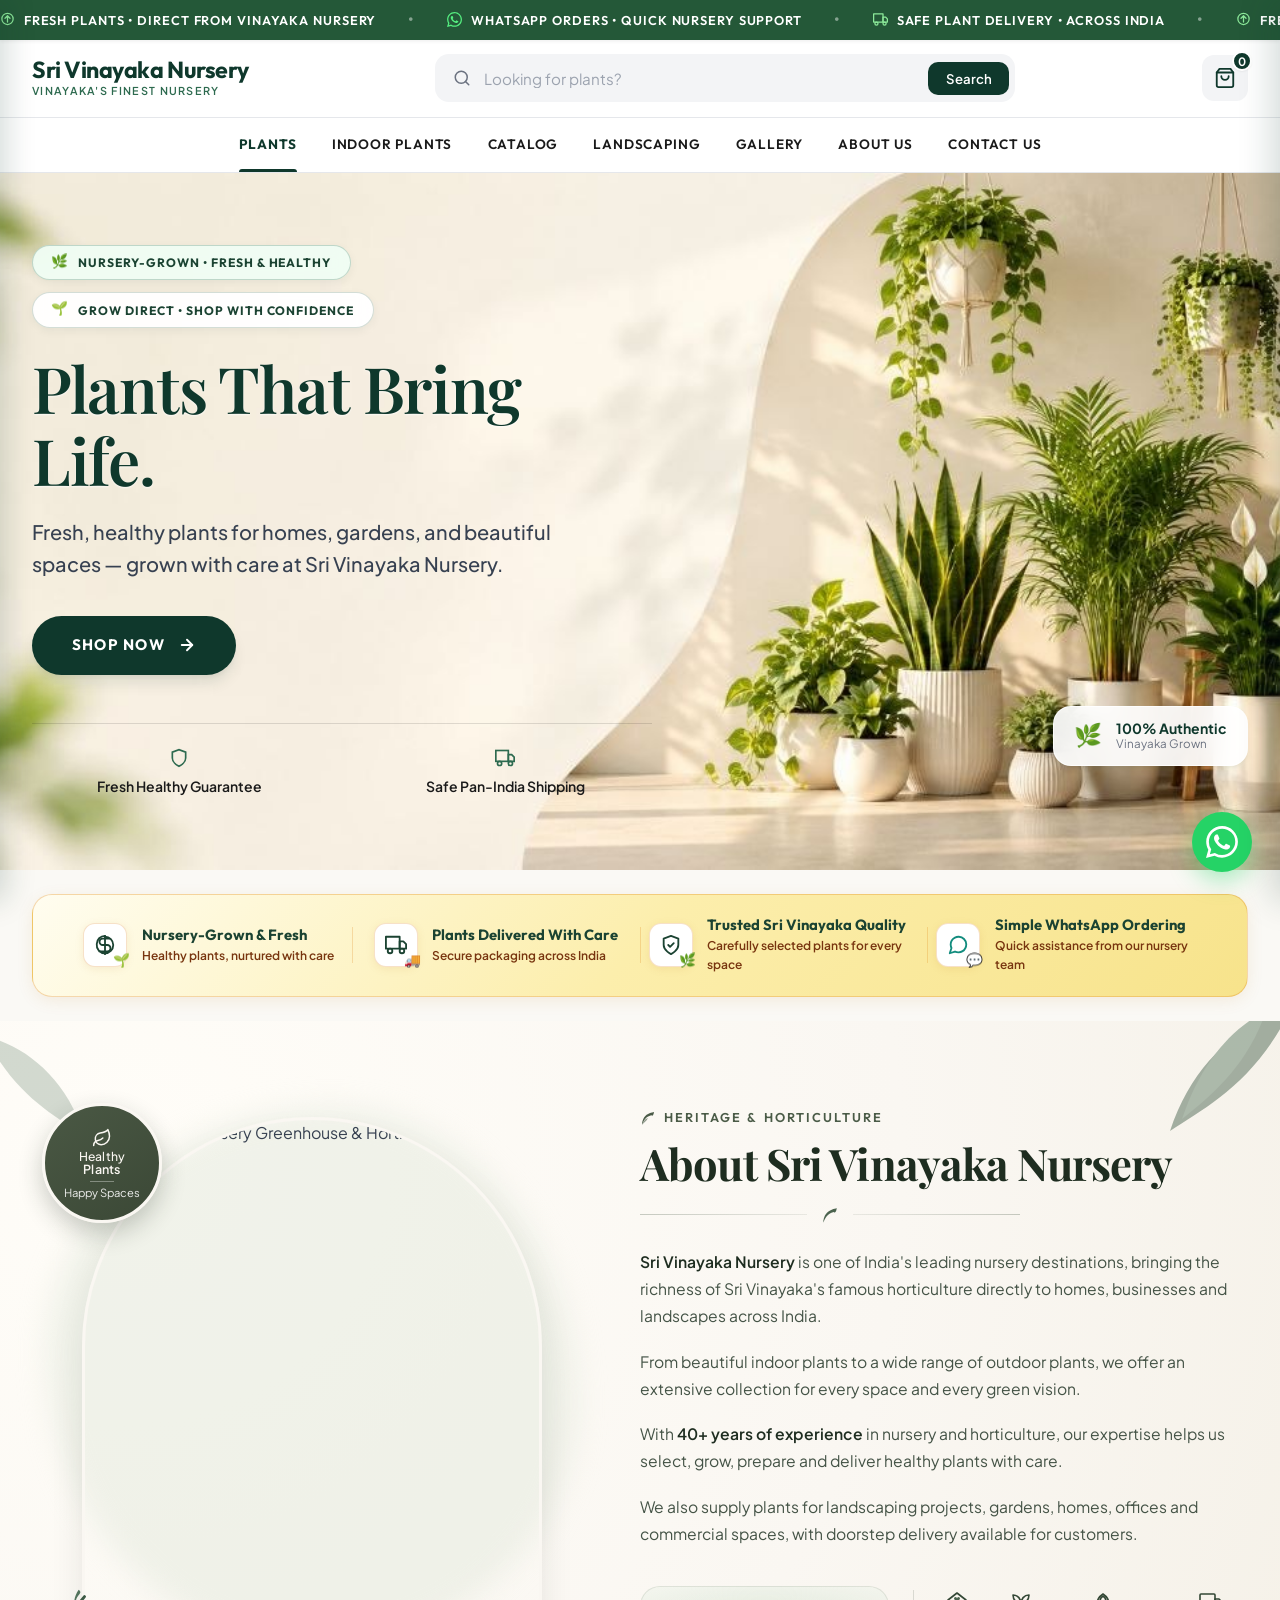
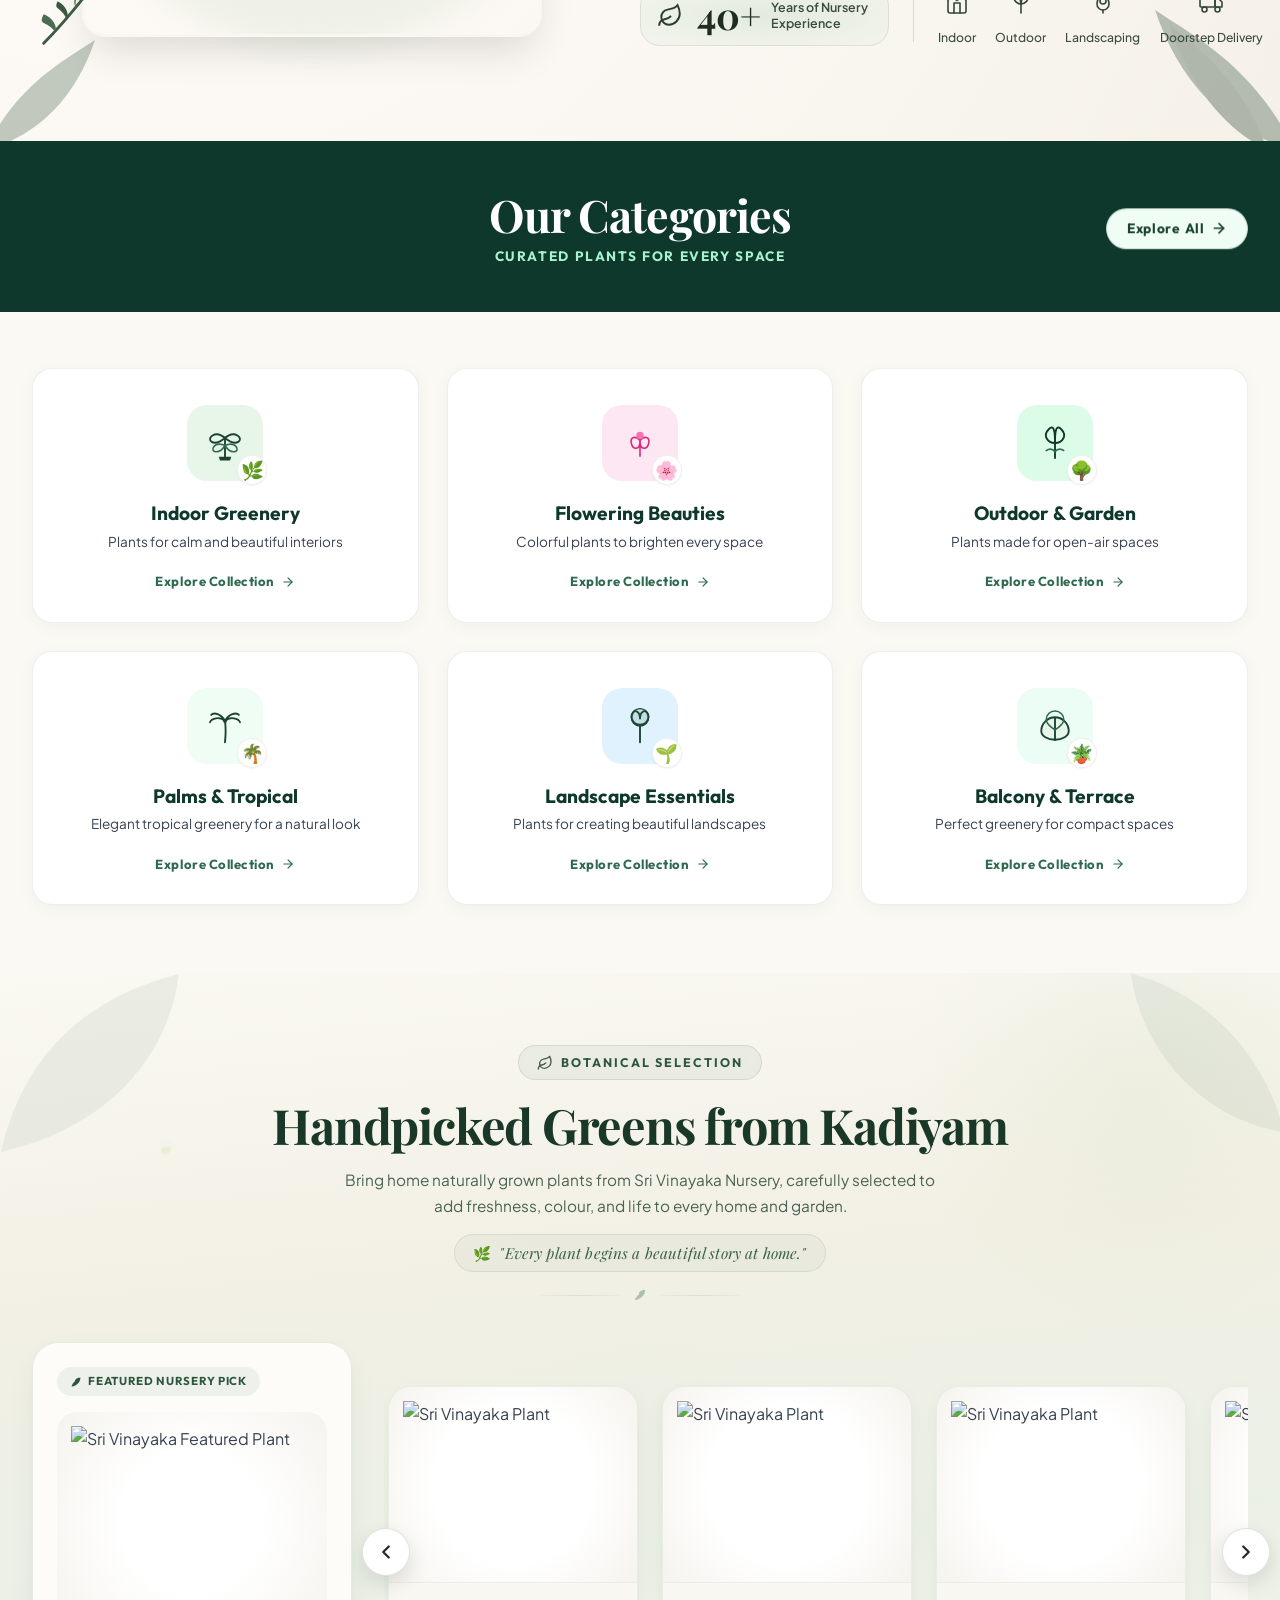
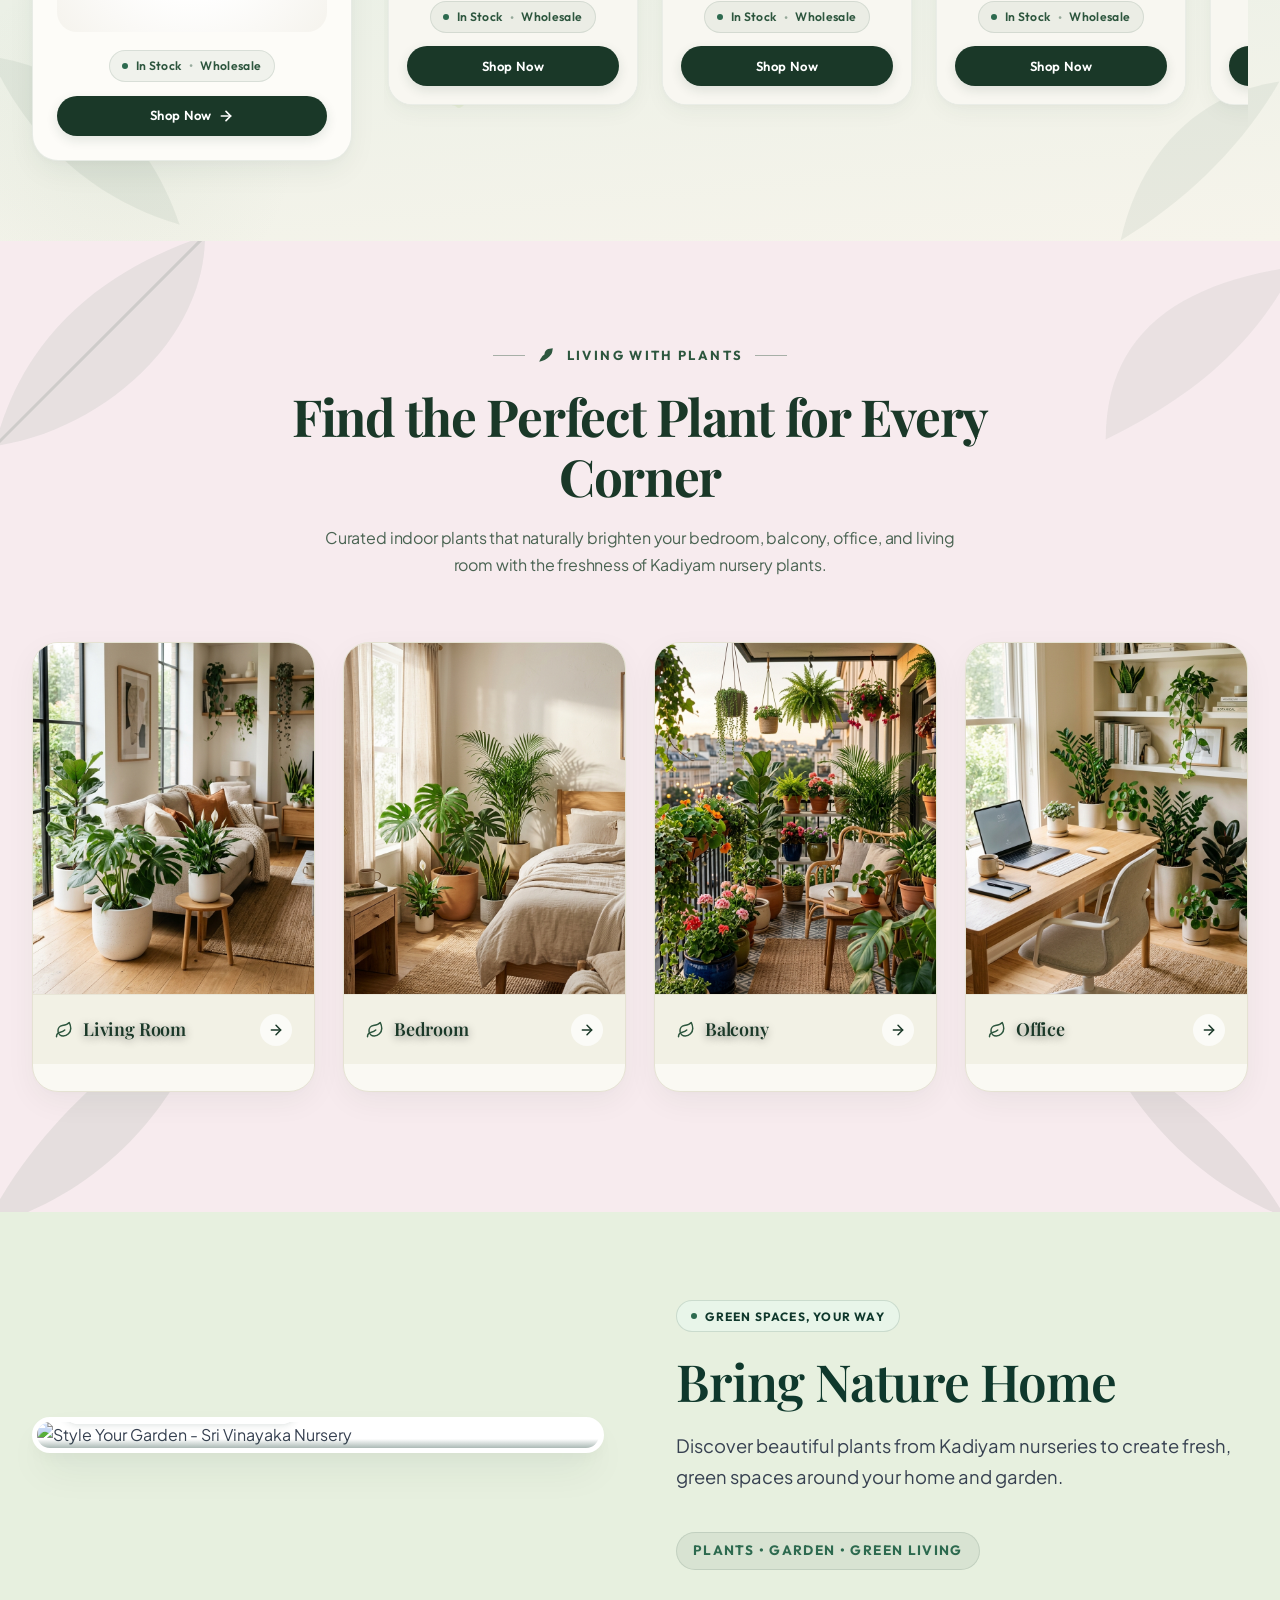
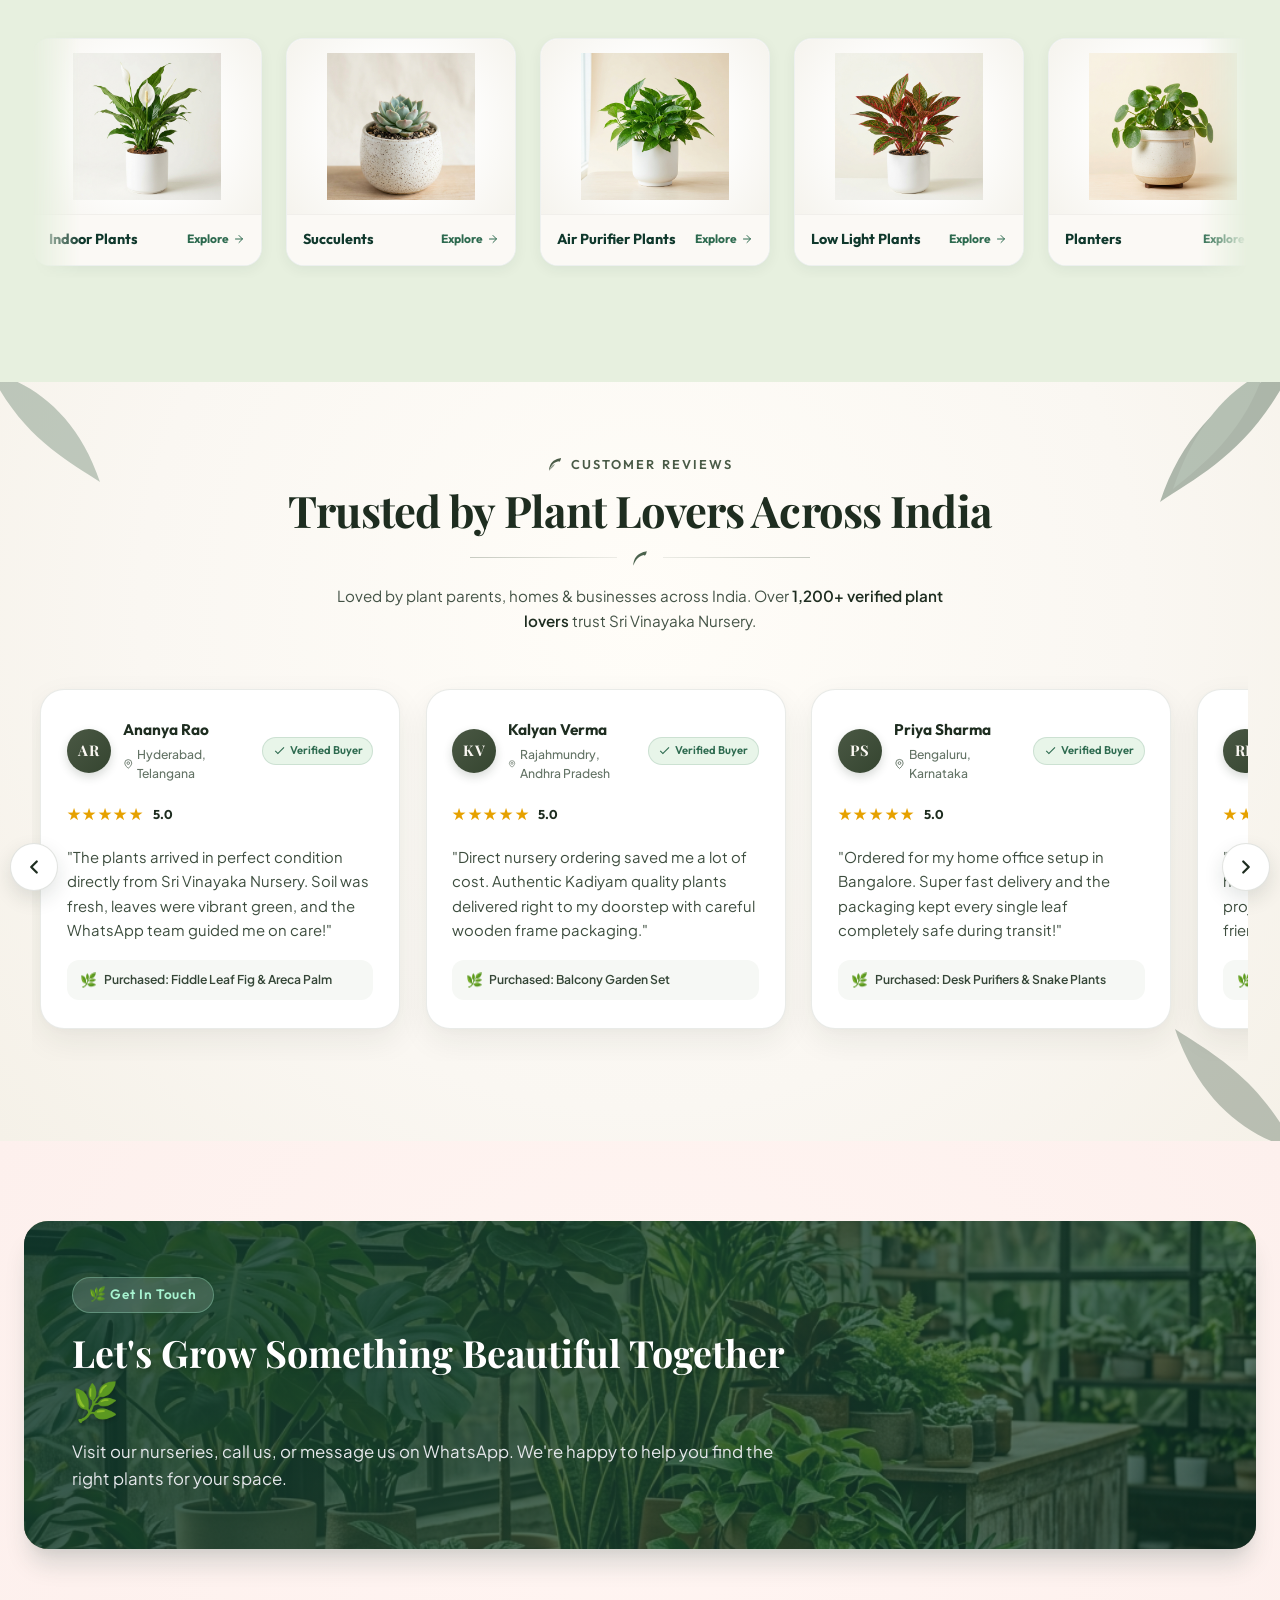
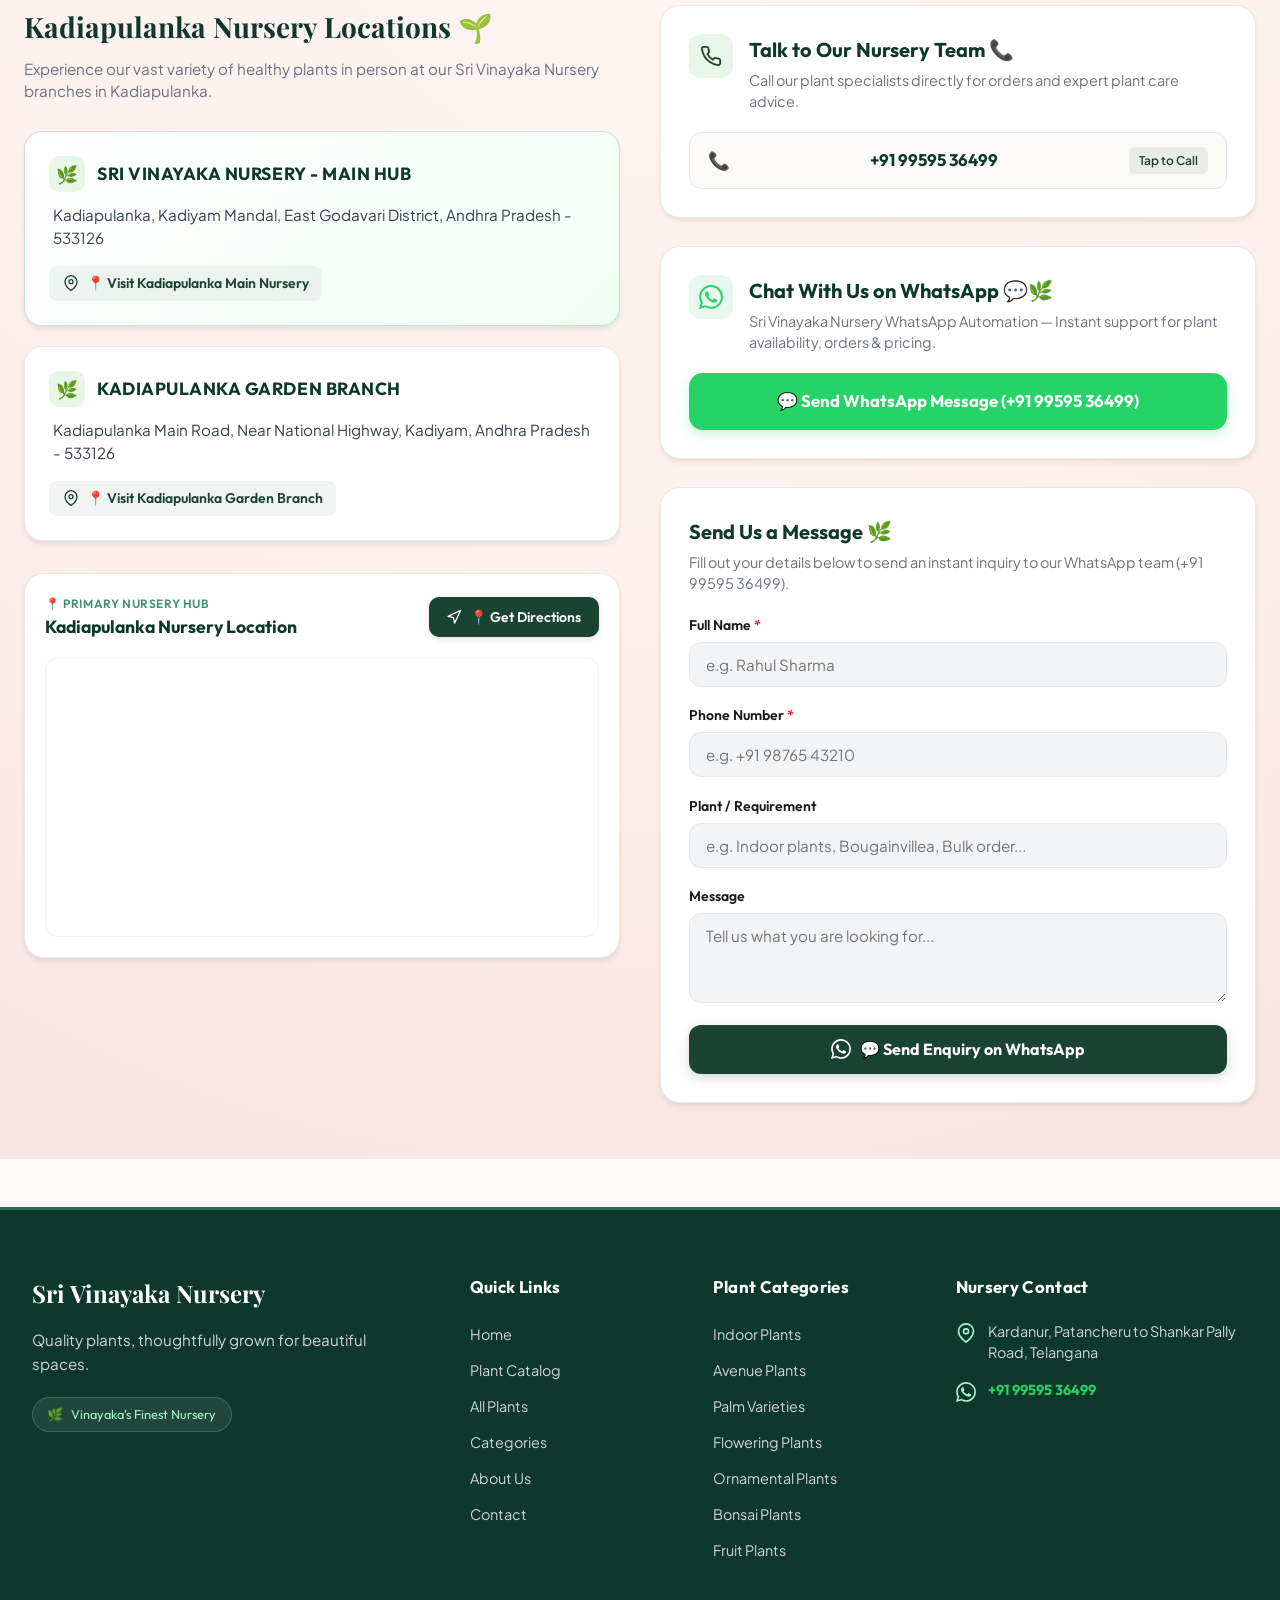
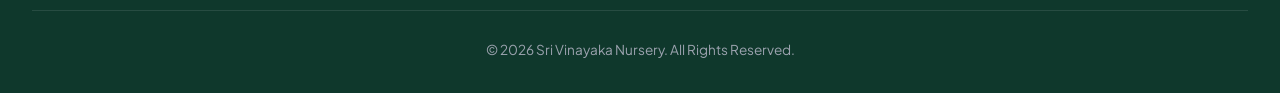
==== commit 03a18fc3: "Mobile navigation side drawer redesign, mobile responsive grid & Vercel update" ====
--- a/index.html
+++ b/index.html
@@ -180,17 +180,91 @@
         <li class="nav-item"><a href="index.html" class="nav-link active">PLANTS</a></li>
         <li class="nav-item"><a href="#trending-collection" class="nav-link">INDOOR PLANTS</a></li>
         <li class="nav-item"><a href="catalog.html" class="nav-link">CATALOG</a></li>
-        <li class="nav-item"><a href="#about" class="nav-link">BLOG</a></li>
-        <li class="nav-item"><a href="#" class="nav-link">GALLERY</a></li>
         <li class="nav-item"><a href="landscaping.html" class="nav-link">LANDSCAPING</a></li>
-        <li class="nav-item"><a href="#" class="nav-link">PLANT CARE</a></li>
+        <li class="nav-item"><a href="landscaping.html#projects" class="nav-link">GALLERY</a></li>
+        <li class="nav-item"><a href="#about" class="nav-link">ABOUT US</a></li>
         <li class="nav-item"><a href="#contact-us" class="nav-link">CONTACT US</a></li>
       </ul>
     </div>
   </nav>
 
-  <!-- Mobile Drawer Overlay -->
-  <div class="mobile-nav-overlay" id="mobileNavOverlay"></div>
+  <!-- ==========================================
+       MOBILE NAVIGATION SIDE DRAWER
+       ========================================== -->
+  <div class="mobile-drawer" id="mobileDrawer" aria-label="Mobile Navigation">
+    <div class="mobile-drawer-header">
+      <div class="mobile-drawer-brand">
+        <span class="mobile-brand-title">Sri Vinayaka Nursery</span>
+        <span class="mobile-brand-sub">Vinayaka's Finest Nursery</span>
+      </div>
+      <button class="mobile-drawer-close-btn" id="mobileDrawerCloseBtn" aria-label="Close navigation menu">
+        <svg viewBox="0 0 24 24" width="22" height="22" fill="none" stroke="currentColor" stroke-width="2" stroke-linecap="round" stroke-linejoin="round">
+          <line x1="18" y1="6" x2="6" y2="18"></line>
+          <line x1="6" y1="6" x2="18" y2="18"></line>
+        </svg>
+      </button>
+    </div>
+
+    <div class="mobile-drawer-body">
+      <ul class="mobile-drawer-nav-list">
+        <li class="mobile-nav-item">
+          <a href="index.html" class="mobile-nav-link active">
+            <span>PLANTS</span>
+            <span class="nav-arrow">→</span>
+          </a>
+        </li>
+        <li class="mobile-nav-item">
+          <a href="index.html#trending-collection" class="mobile-nav-link">
+            <span>INDOOR PLANTS</span>
+            <span class="nav-arrow">→</span>
+          </a>
+        </li>
+        <li class="mobile-nav-item">
+          <a href="catalog.html" class="mobile-nav-link">
+            <span>PLANT CATALOG</span>
+            <span class="nav-arrow">→</span>
+          </a>
+        </li>
+        <li class="mobile-nav-item">
+          <a href="landscaping.html" class="mobile-nav-link">
+            <span>LANDSCAPING SERVICES</span>
+            <span class="nav-arrow">→</span>
+          </a>
+        </li>
+        <li class="mobile-nav-item">
+          <a href="landscaping.html#projects" class="mobile-nav-link">
+            <span>PROJECT GALLERY</span>
+            <span class="nav-arrow">→</span>
+          </a>
+        </li>
+        <li class="mobile-nav-item">
+          <a href="index.html#about" class="mobile-nav-link">
+            <span>ABOUT US</span>
+            <span class="nav-arrow">→</span>
+          </a>
+        </li>
+        <li class="mobile-nav-item">
+          <a href="index.html#contact-us" class="mobile-nav-link">
+            <span>CONTACT US</span>
+            <span class="nav-arrow">→</span>
+          </a>
+        </li>
+      </ul>
+
+      <!-- Mobile Drawer Footer Info & Direct Call / WhatsApp -->
+      <div class="mobile-drawer-footer">
+        <a href="https://wa.me/919959536499?text=Hello%20Sri%20Vinayaka%20Nursery%2C%20I%20have%20an%20enquiry." target="_blank" rel="noopener noreferrer" class="mobile-drawer-wa-btn">
+          <svg viewBox="0 0 24 24" width="18" height="18" fill="currentColor">
+            <path d="M12.012 2c-5.506 0-9.989 4.478-9.99 9.984 0 1.763.459 3.483 1.332 5.001l-1.417 5.176 5.297-1.389c1.468.801 3.125 1.222 4.776 1.223h.004c5.504 0 9.987-4.478 9.988-9.985 0-2.668-1.038-5.176-2.924-7.063-1.887-1.886-4.397-2.925-7.066-2.927zm5.836 14.167c-.244.688-1.428 1.314-1.97 1.372-.519.056-1.196.082-1.928-.152-.444-.142-1.014-.33-1.758-.652-3.096-1.338-5.112-4.48-5.267-4.687-.154-.207-1.258-1.674-1.258-3.193 0-1.519.794-2.268 1.077-2.573.282-.305.614-.382.819-.382.205 0 .41.002.589.011.19.009.445-.072.695.529.256.615.872 2.128.948 2.282.077.154.128.334.026.539-.103.205-.154.333-.308.513-.154.18-.324.402-.462.54-.154.154-.315.322-.135.63.18.308.799 1.317 1.713 2.132 1.176 1.048 2.167 1.373 2.475 1.527.308.154.487.128.667-.077.18-.205.77-.898.975-1.206.205-.308.41-.256.693-.154.282.103 1.795.846 2.103 1.001.308.154.513.231.589.359.076.128.076.739-.168 1.427z"/>
+          </svg>
+          <span>Chat on WhatsApp (+91 99595 36499)</span>
+        </a>
+      </div>
+    </div>
+  </div>
+
+  <!-- Mobile Overlay Backdrop -->
+  <div class="mobile-drawer-overlay" id="mobileDrawerOverlay"></div>
 
   <!-- ==========================================
        4. HERO / LANDING AREA
--- a/styles.css
+++ b/styles.css
@@ -421,21 +421,168 @@
   font-weight: 700;
 }
 
-/* Overlay for mobile nav drawer */
-.mobile-nav-overlay {
-  display: none;
+/* Mobile Side Navigation Drawer */
+.mobile-drawer-overlay {
   position: fixed;
   inset: 0;
-  background: rgba(0, 0, 0, 0.4);
+  background: rgba(15, 56, 44, 0.45);
   backdrop-filter: blur(4px);
-  z-index: 95;
+  -webkit-backdrop-filter: blur(4px);
+  z-index: 998;
   opacity: 0;
-  transition: opacity var(--transition-normal);
-}
-
-.mobile-nav-overlay.active {
-  display: block;
+  visibility: hidden;
+  transition: opacity 0.35s ease, visibility 0.35s ease;
+}
+
+.mobile-drawer-overlay.active {
   opacity: 1;
+  visibility: visible;
+}
+
+.mobile-drawer {
+  position: fixed;
+  top: 0;
+  left: 0;
+  bottom: 0;
+  width: 85%;
+  max-width: 320px;
+  height: 100vh;
+  height: 100dvh;
+  background-color: #FAF9F5;
+  z-index: 999;
+  display: flex;
+  flex-direction: column;
+  box-shadow: 6px 0 28px rgba(15, 56, 44, 0.18);
+  transform: translateX(-100%);
+  transition: transform 0.35s cubic-bezier(0.16, 1, 0.3, 1);
+  overflow-y: auto;
+}
+
+.mobile-drawer.open {
+  transform: translateX(0);
+}
+
+.mobile-drawer-header {
+  display: flex;
+  align-items: center;
+  justify-content: space-between;
+  padding: 1.25rem 1.25rem 1rem 1.25rem;
+  border-bottom: 1px solid rgba(15, 56, 44, 0.1);
+  background-color: #FFFFFF;
+}
+
+.mobile-drawer-brand {
+  display: flex;
+  flex-direction: column;
+}
+
+.mobile-brand-title {
+  font-family: var(--font-display);
+  font-size: 1.15rem;
+  font-weight: 700;
+  color: var(--color-nursery-dark);
+  line-height: 1.2;
+}
+
+.mobile-brand-sub {
+  font-size: 0.65rem;
+  font-weight: 600;
+  color: var(--color-nursery-medium);
+  letter-spacing: 0.08em;
+  text-transform: uppercase;
+}
+
+.mobile-drawer-close-btn {
+  width: 38px;
+  height: 38px;
+  border-radius: 50%;
+  background-color: var(--color-bg-input);
+  color: var(--color-nursery-dark);
+  display: flex;
+  align-items: center;
+  justify-content: center;
+  cursor: pointer;
+  transition: background-color 0.2s ease, transform 0.2s ease;
+}
+
+.mobile-drawer-close-btn:hover {
+  background-color: var(--color-accent-sage);
+  transform: rotate(90deg);
+}
+
+.mobile-drawer-body {
+  display: flex;
+  flex-direction: column;
+  justify-content: space-between;
+  flex-grow: 1;
+  padding: 0.5rem 0 1.5rem 0;
+}
+
+.mobile-drawer-nav-list {
+  display: flex;
+  flex-direction: column;
+}
+
+.mobile-nav-item {
+  border-bottom: 1px solid rgba(15, 56, 44, 0.06);
+}
+
+.mobile-nav-link {
+  display: flex;
+  align-items: center;
+  justify-content: space-between;
+  padding: 1.05rem 1.35rem;
+  font-family: var(--font-display);
+  font-size: 0.95rem;
+  font-weight: 600;
+  color: var(--color-nursery-dark);
+  letter-spacing: 0.04em;
+  transition: background-color 0.2s ease, color 0.2s ease, padding-left 0.2s ease;
+}
+
+.mobile-nav-link:hover,
+.mobile-nav-link.active {
+  background-color: rgba(27, 67, 50, 0.06);
+  color: var(--color-nursery-medium);
+  padding-left: 1.6rem;
+}
+
+.mobile-nav-link .nav-arrow {
+  font-size: 1rem;
+  color: var(--color-nursery-light);
+  opacity: 0.7;
+  transition: transform 0.2s ease;
+}
+
+.mobile-nav-link:hover .nav-arrow {
+  transform: translateX(4px);
+  opacity: 1;
+}
+
+.mobile-drawer-footer {
+  padding: 1.25rem;
+  margin-top: auto;
+}
+
+.mobile-drawer-wa-btn {
+  display: flex;
+  align-items: center;
+  justify-content: center;
+  gap: 0.6rem;
+  background-color: #25d366;
+  color: #ffffff;
+  padding: 0.85rem 1rem;
+  border-radius: 12px;
+  font-family: var(--font-display);
+  font-size: 0.85rem;
+  font-weight: 700;
+  box-shadow: 0 4px 12px rgba(37, 211, 102, 0.2);
+  transition: background-color 0.2s ease, transform 0.2s ease;
+}
+
+.mobile-drawer-wa-btn:hover {
+  background-color: #20bd5a;
+  transform: translateY(-2px);
 }
 
 /* ==========================================
@@ -7358,8 +7505,422 @@
   }
 }
 
-
-
-
-
-
+/* ==========================================
+   CATALOG PAGE CATEGORY PILLS & PRODUCTS GRID
+   ========================================== */
+.catalog-category-section {
+  padding: 2.5rem 0 5rem;
+  background-color: var(--color-bg-main);
+}
+
+.catalog-category-container {
+  max-width: 1320px;
+  margin: 0 auto;
+  padding: 0 1.5rem;
+}
+
+.category-pills-wrap {
+  display: flex;
+  align-items: center;
+  gap: 0.75rem;
+  overflow-x: auto;
+  padding-bottom: 0.75rem;
+  margin-bottom: 2rem;
+  scrollbar-width: none;
+}
+
+.category-pills-wrap::-webkit-scrollbar {
+  display: none;
+}
+
+.category-pill-btn {
+  display: inline-flex;
+  align-items: center;
+  gap: 0.5rem;
+  padding: 0.65rem 1.25rem;
+  background-color: #ffffff;
+  border: 1.5px solid rgba(27, 67, 50, 0.15);
+  border-radius: 9999px;
+  font-family: var(--font-display);
+  font-size: 0.88rem;
+  font-weight: 600;
+  color: var(--color-nursery-dark);
+  cursor: pointer;
+  white-space: nowrap;
+  transition: all 0.25s ease;
+  box-shadow: 0 2px 6px rgba(0, 0, 0, 0.03);
+}
+
+.category-pill-btn:hover {
+  border-color: var(--color-nursery-medium);
+  background-color: var(--color-accent-sage);
+  transform: translateY(-1px);
+}
+
+.category-pill-btn.active {
+  background-color: var(--color-nursery-dark);
+  color: #ffffff;
+  border-color: var(--color-nursery-dark);
+  box-shadow: 0 4px 12px rgba(15, 56, 44, 0.2);
+}
+
+.cat-pill-emoji {
+  font-size: 1rem;
+}
+
+/* Category Heading & Controls Row */
+.category-heading-wrap {
+  margin-bottom: 2rem;
+}
+
+.category-heading-header-row {
+  display: flex;
+  align-items: flex-end;
+  justify-content: space-between;
+  flex-wrap: wrap;
+  gap: 1.5rem;
+}
+
+.category-section-title {
+  font-family: var(--font-heading);
+  font-size: 2.2rem;
+  font-weight: 700;
+  color: var(--color-nursery-dark);
+  margin-bottom: 0.35rem;
+}
+
+.category-section-subtitle {
+  font-family: var(--font-body);
+  font-size: 0.95rem;
+  color: var(--color-text-muted);
+}
+
+.category-controls {
+  display: flex;
+  align-items: center;
+  gap: 1rem;
+}
+
+.sort-by-wrap {
+  display: flex;
+  align-items: center;
+  gap: 0.5rem;
+  font-size: 0.85rem;
+  font-weight: 600;
+  color: var(--color-text-body);
+}
+
+.sort-select {
+  padding: 0.5rem 0.85rem;
+  border-radius: 10px;
+  border: 1px solid var(--color-border);
+  background-color: #ffffff;
+  font-family: var(--font-body);
+  font-size: 0.85rem;
+  color: var(--color-text-dark);
+  cursor: pointer;
+}
+
+.grid-view-toggles {
+  display: flex;
+  align-items: center;
+  gap: 0.35rem;
+  background-color: #ffffff;
+  border: 1px solid var(--color-border);
+  padding: 0.25rem;
+  border-radius: 10px;
+}
+
+.view-toggle-btn {
+  width: 32px;
+  height: 32px;
+  border-radius: 8px;
+  display: flex;
+  align-items: center;
+  justify-content: center;
+  color: var(--color-text-muted);
+  cursor: pointer;
+  transition: all 0.2s ease;
+}
+
+.view-toggle-btn.active,
+.view-toggle-btn:hover {
+  background-color: var(--color-accent-sage);
+  color: var(--color-nursery-dark);
+}
+
+/* Products Grid System */
+.catalog-products-grid {
+  display: grid;
+  grid-template-columns: repeat(4, 1fr);
+  gap: 1.5rem;
+}
+
+.catalog-products-grid.grid-2-col {
+  grid-template-columns: repeat(2, 1fr);
+}
+
+/* Individual Plant Card */
+.catalog-card {
+  background-color: #ffffff;
+  border: 1px solid rgba(27, 67, 50, 0.1);
+  border-radius: 20px;
+  overflow: hidden;
+  box-shadow: 0 4px 16px rgba(15, 56, 44, 0.05);
+  display: flex;
+  flex-direction: column;
+  transition: transform 0.3s cubic-bezier(0.16, 1, 0.3, 1), box-shadow 0.3s cubic-bezier(0.16, 1, 0.3, 1), border-color 0.3s ease;
+}
+
+.catalog-card:hover {
+  transform: translateY(-4px);
+  box-shadow: 0 12px 28px rgba(15, 56, 44, 0.12);
+  border-color: rgba(27, 67, 50, 0.25);
+}
+
+.catalog-img-box {
+  position: relative;
+  width: 100%;
+  aspect-ratio: 4 / 3;
+  background-color: #f4f3ed;
+  overflow: hidden;
+}
+
+.catalog-card-img {
+  width: 100%;
+  height: 100%;
+  object-fit: cover;
+  object-position: center;
+  transition: transform 0.5s ease;
+}
+
+.catalog-card:hover .catalog-card-img {
+  transform: scale(1.06);
+}
+
+.card-category-badge {
+  position: absolute;
+  top: 10px;
+  left: 10px;
+  background-color: rgba(255, 255, 255, 0.92);
+  backdrop-filter: blur(6px);
+  padding: 0.3rem 0.65rem;
+  border-radius: 9999px;
+  font-family: var(--font-display);
+  font-size: 0.7rem;
+  font-weight: 700;
+  color: var(--color-nursery-dark);
+  box-shadow: 0 2px 6px rgba(0, 0, 0, 0.08);
+}
+
+.btn-card-wishlist {
+  position: absolute;
+  top: 10px;
+  right: 10px;
+  width: 34px;
+  height: 34px;
+  border-radius: 50%;
+  background-color: rgba(255, 255, 255, 0.9);
+  backdrop-filter: blur(6px);
+  display: flex;
+  align-items: center;
+  justify-content: center;
+  color: #6b7280;
+  cursor: pointer;
+  transition: all 0.2s ease;
+  box-shadow: 0 2px 6px rgba(0, 0, 0, 0.08);
+}
+
+.btn-card-wishlist:hover,
+.btn-card-wishlist.active {
+  background-color: #fee2e2;
+  color: #dc2626;
+  transform: scale(1.1);
+}
+
+.wishlist-heart-icon {
+  width: 16px;
+  height: 16px;
+}
+
+/* Card Content Body */
+.catalog-card-body {
+  padding: 1.15rem;
+  display: flex;
+  flex-direction: column;
+  flex-grow: 1;
+  justify-content: space-between;
+  gap: 0.75rem;
+}
+
+.catalog-card-info {
+  display: flex;
+  flex-direction: column;
+  gap: 0.2rem;
+}
+
+.catalog-card-title {
+  font-family: var(--font-display);
+  font-size: 1.05rem;
+  font-weight: 700;
+  color: var(--color-nursery-dark);
+  line-height: 1.3;
+}
+
+.catalog-botanical-name {
+  font-size: 0.78rem;
+  font-style: italic;
+  color: var(--color-text-muted);
+}
+
+.catalog-telugu-name {
+  font-size: 0.78rem;
+  font-weight: 600;
+  color: var(--color-nursery-medium);
+}
+
+.catalog-status-row {
+  display: flex;
+  align-items: center;
+  justify-content: space-between;
+  font-size: 0.75rem;
+}
+
+.catalog-badge-tag {
+  display: inline-flex;
+  align-items: center;
+  gap: 0.35rem;
+  color: var(--color-nursery-medium);
+  font-weight: 600;
+}
+
+.catalog-badge-dot {
+  width: 6px;
+  height: 6px;
+  border-radius: 50%;
+  background-color: #25d366;
+}
+
+.card-actions-row {
+  display: flex;
+  align-items: center;
+  gap: 0.5rem;
+  margin-top: 0.25rem;
+}
+
+.btn-card-add-cart {
+  flex: 1;
+  display: inline-flex;
+  align-items: center;
+  justify-content: center;
+  gap: 0.45rem;
+  background-color: var(--color-nursery-dark);
+  color: #ffffff;
+  padding: 0.65rem 0.85rem;
+  border-radius: 12px;
+  font-family: var(--font-display);
+  font-size: 0.82rem;
+  font-weight: 700;
+  cursor: pointer;
+  transition: all 0.2s ease;
+  box-shadow: 0 2px 8px rgba(15, 56, 44, 0.15);
+}
+
+.btn-card-add-cart:hover {
+  background-color: var(--color-nursery-medium);
+  transform: translateY(-1px);
+  box-shadow: 0 4px 12px rgba(15, 56, 44, 0.25);
+}
+
+.btn-card-view-eye {
+  width: 38px;
+  height: 38px;
+  border-radius: 12px;
+  background-color: var(--color-accent-sage);
+  color: var(--color-nursery-dark);
+  display: flex;
+  align-items: center;
+  justify-content: center;
+  transition: all 0.2s ease;
+  flex-shrink: 0;
+}
+
+.btn-card-view-eye:hover {
+  background-color: var(--color-nursery-dark);
+  color: #ffffff;
+}
+
+/* Catalog Mobile Responsive Rules */
+@media (max-width: 1024px) {
+  .catalog-products-grid {
+    grid-template-columns: repeat(3, 1fr);
+    gap: 1.25rem;
+  }
+}
+
+@media (max-width: 768px) {
+  .catalog-products-grid {
+    grid-template-columns: repeat(2, 1fr);
+    gap: 1rem;
+  }
+
+  .catalog-card-body {
+    padding: 0.85rem;
+  }
+
+  .catalog-card-title {
+    font-size: 0.92rem;
+  }
+
+  .btn-card-add-cart {
+    padding: 0.55rem 0.65rem;
+    font-size: 0.76rem;
+  }
+}
+
+@media (max-width: 480px) {
+  .catalog-products-grid {
+    grid-template-columns: repeat(2, 1fr);
+    gap: 0.75rem;
+  }
+
+  .catalog-card-body {
+    padding: 0.75rem 0.65rem;
+  }
+
+  .catalog-card-title {
+    font-size: 0.88rem;
+  }
+
+  .catalog-botanical-name,
+  .catalog-telugu-name {
+    font-size: 0.72rem;
+  }
+
+  .card-actions-row {
+    gap: 0.35rem;
+  }
+
+  .btn-card-add-cart {
+    padding: 0.5rem 0.4rem;
+    font-size: 0.72rem;
+    gap: 0.25rem;
+  }
+
+  .btn-card-view-eye {
+    width: 34px;
+    height: 34px;
+  }
+}
+
+@media (max-width: 360px) {
+  .catalog-products-grid {
+    grid-template-columns: 1fr;
+  }
+}
+
+
+
+
+
+
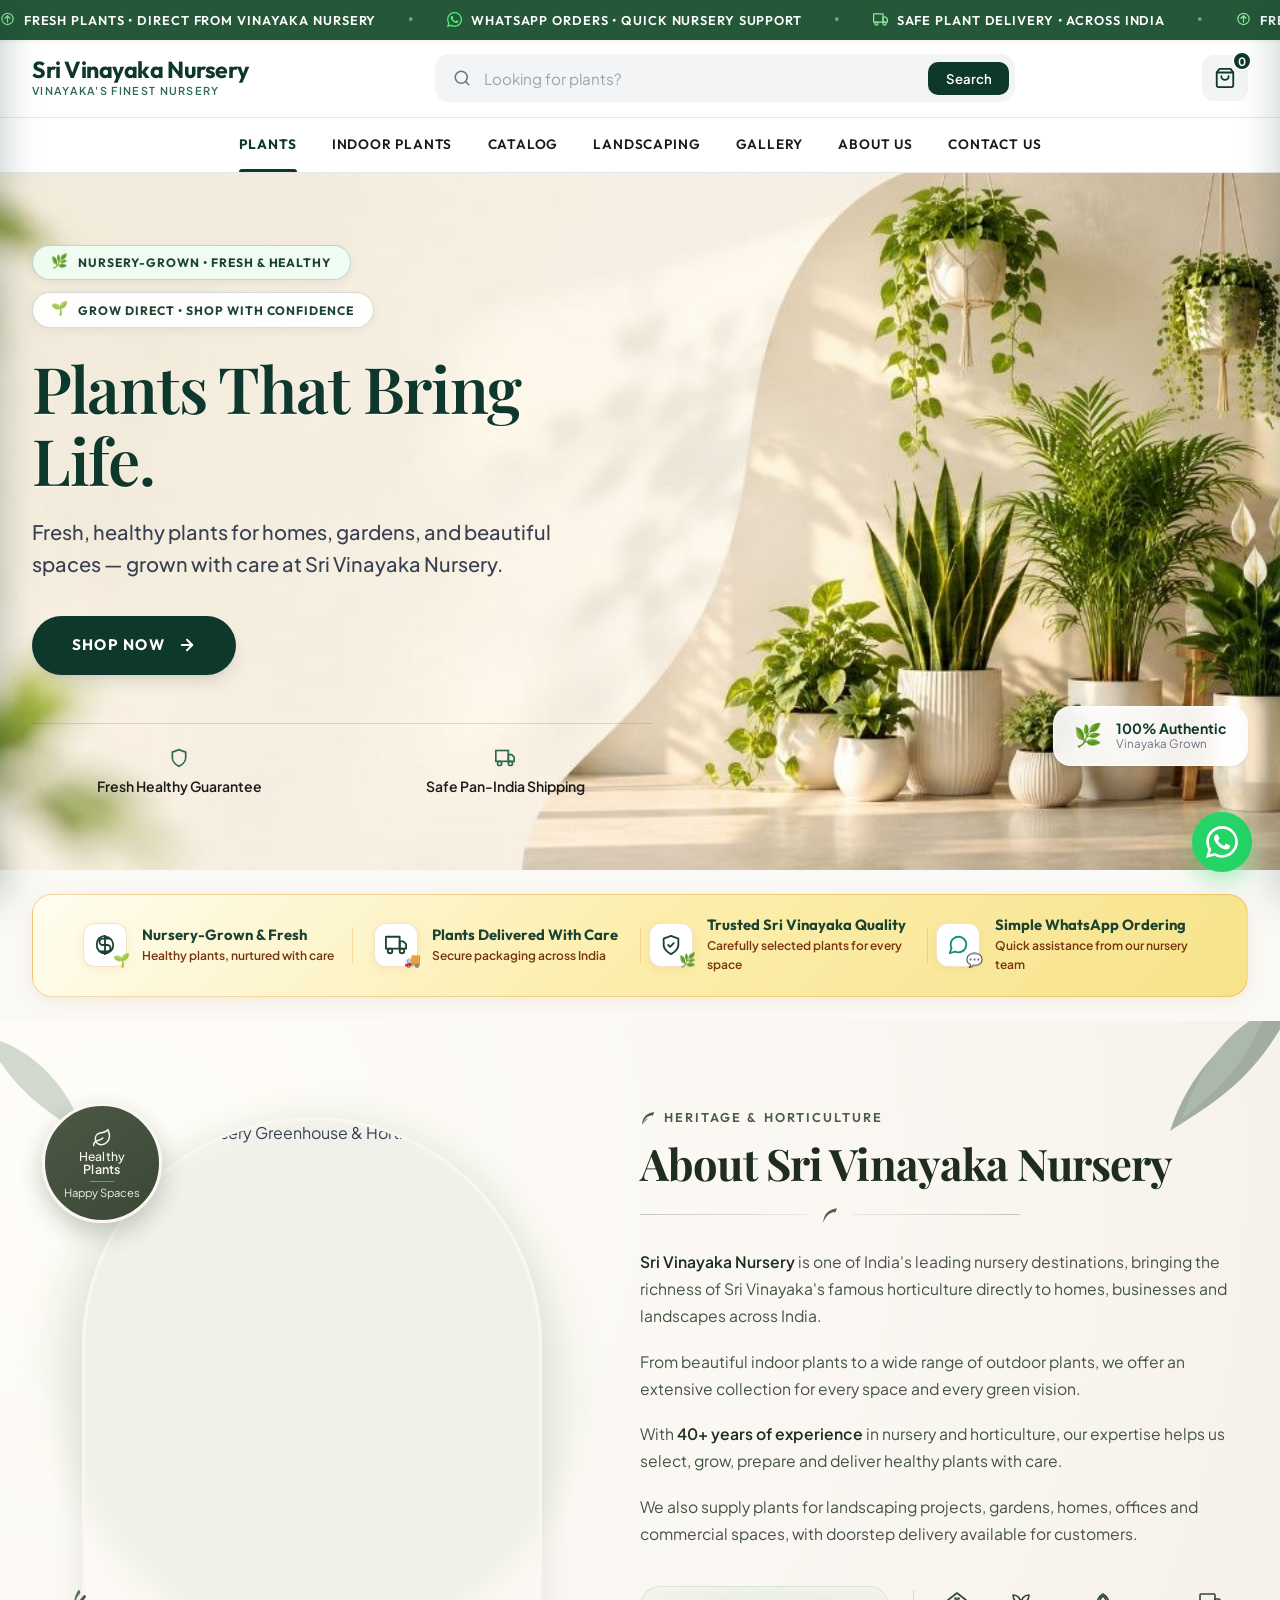
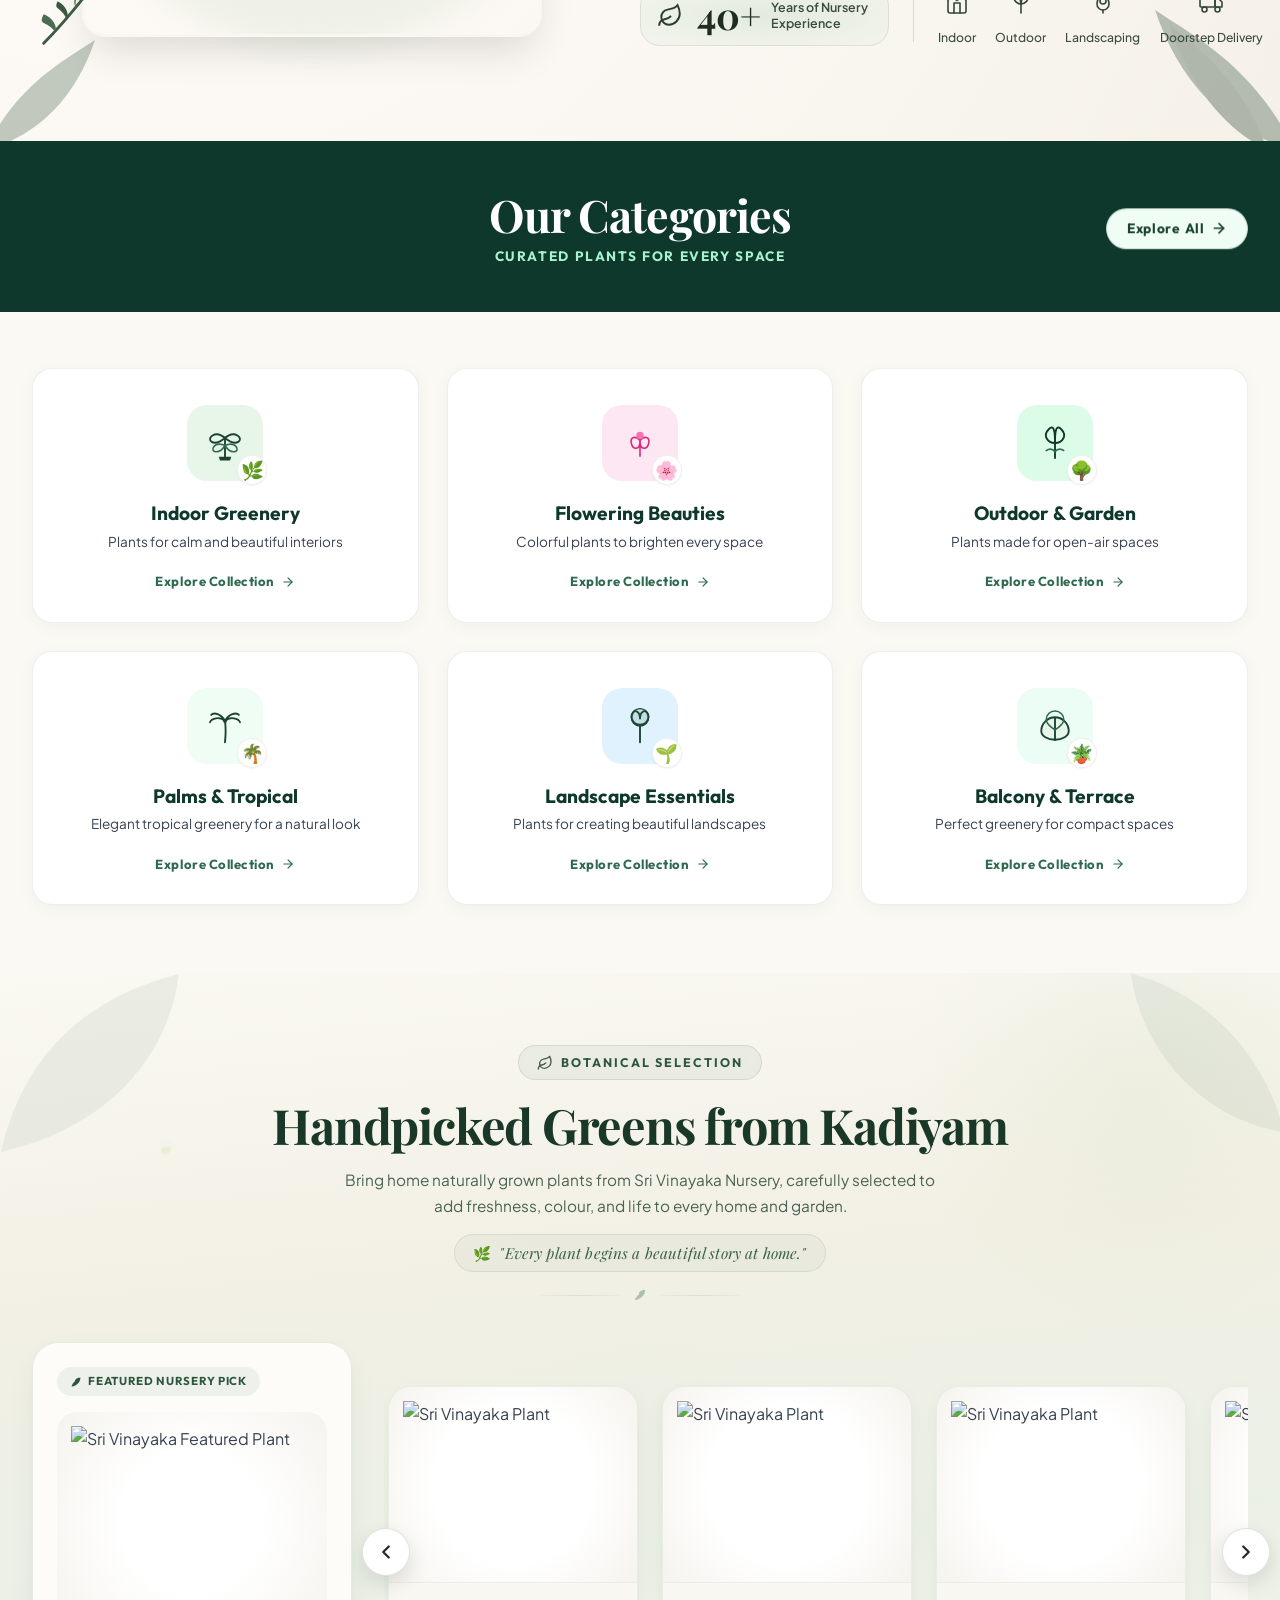
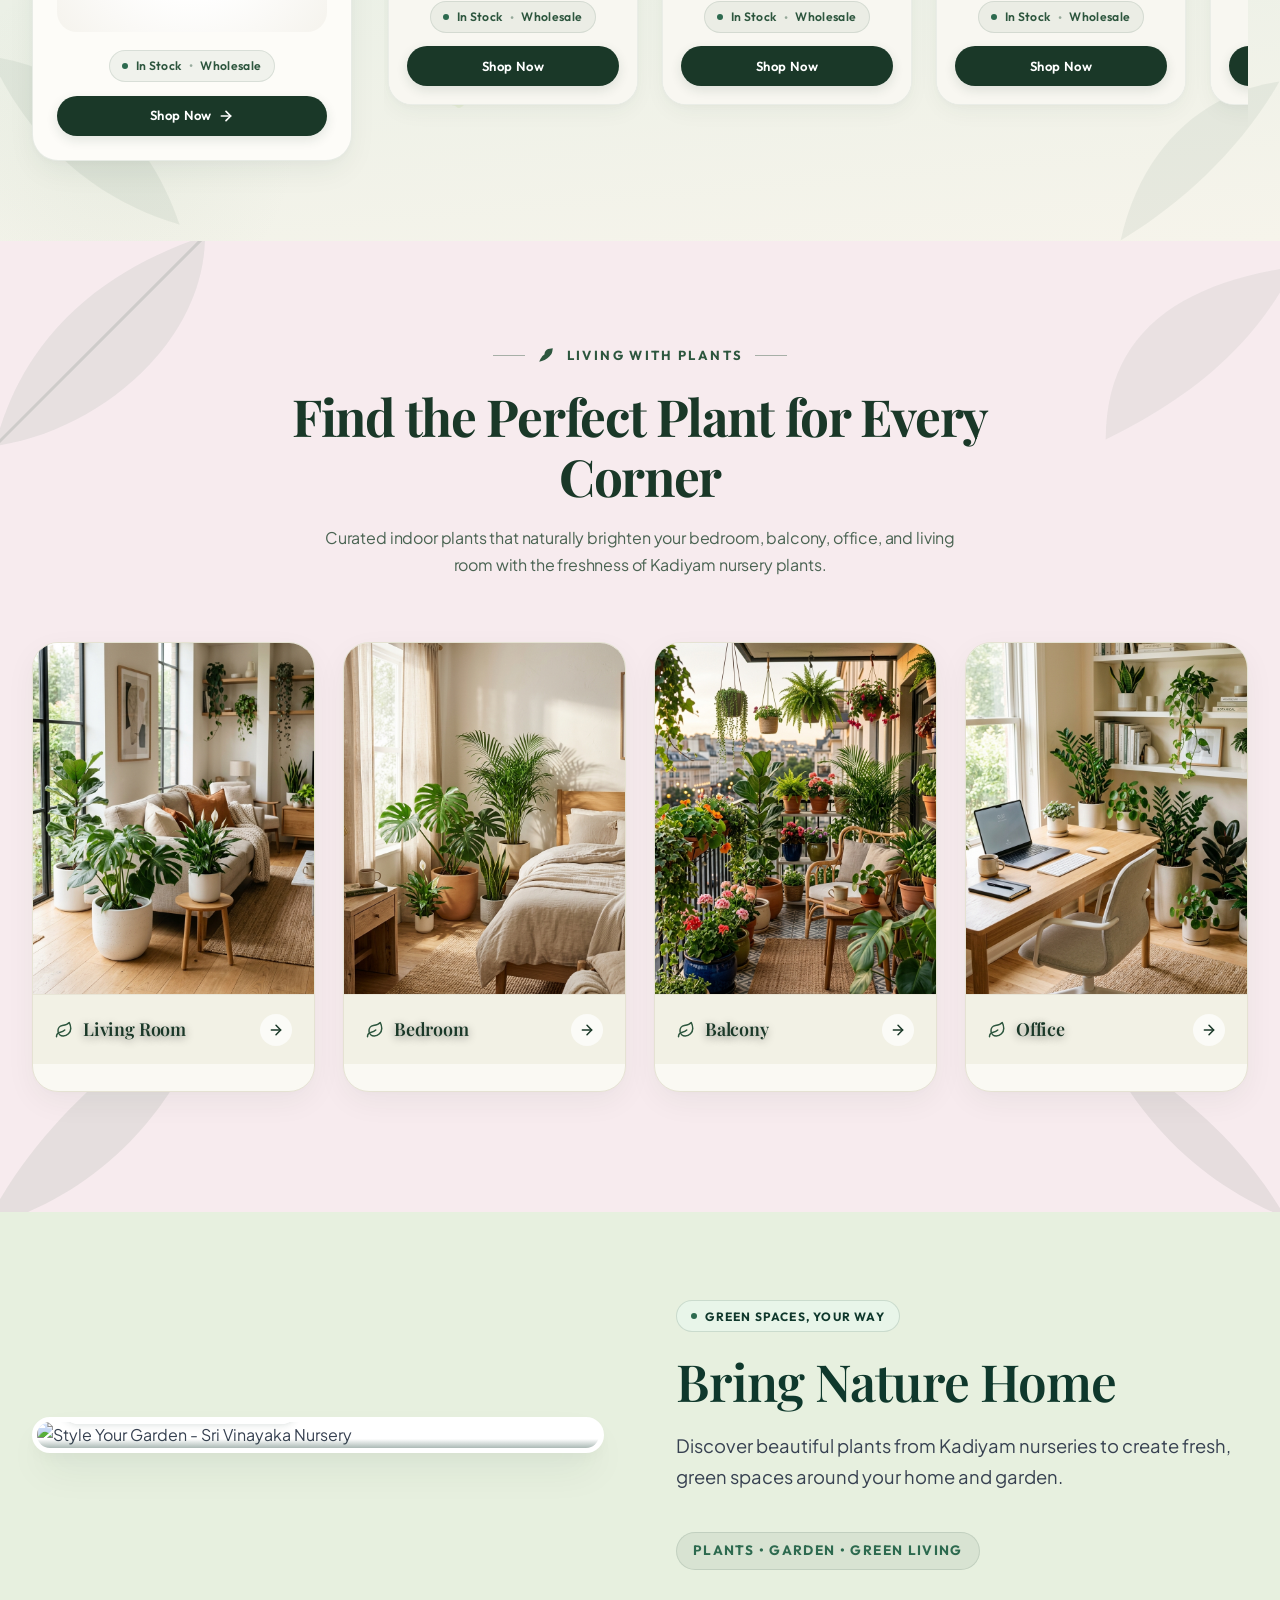
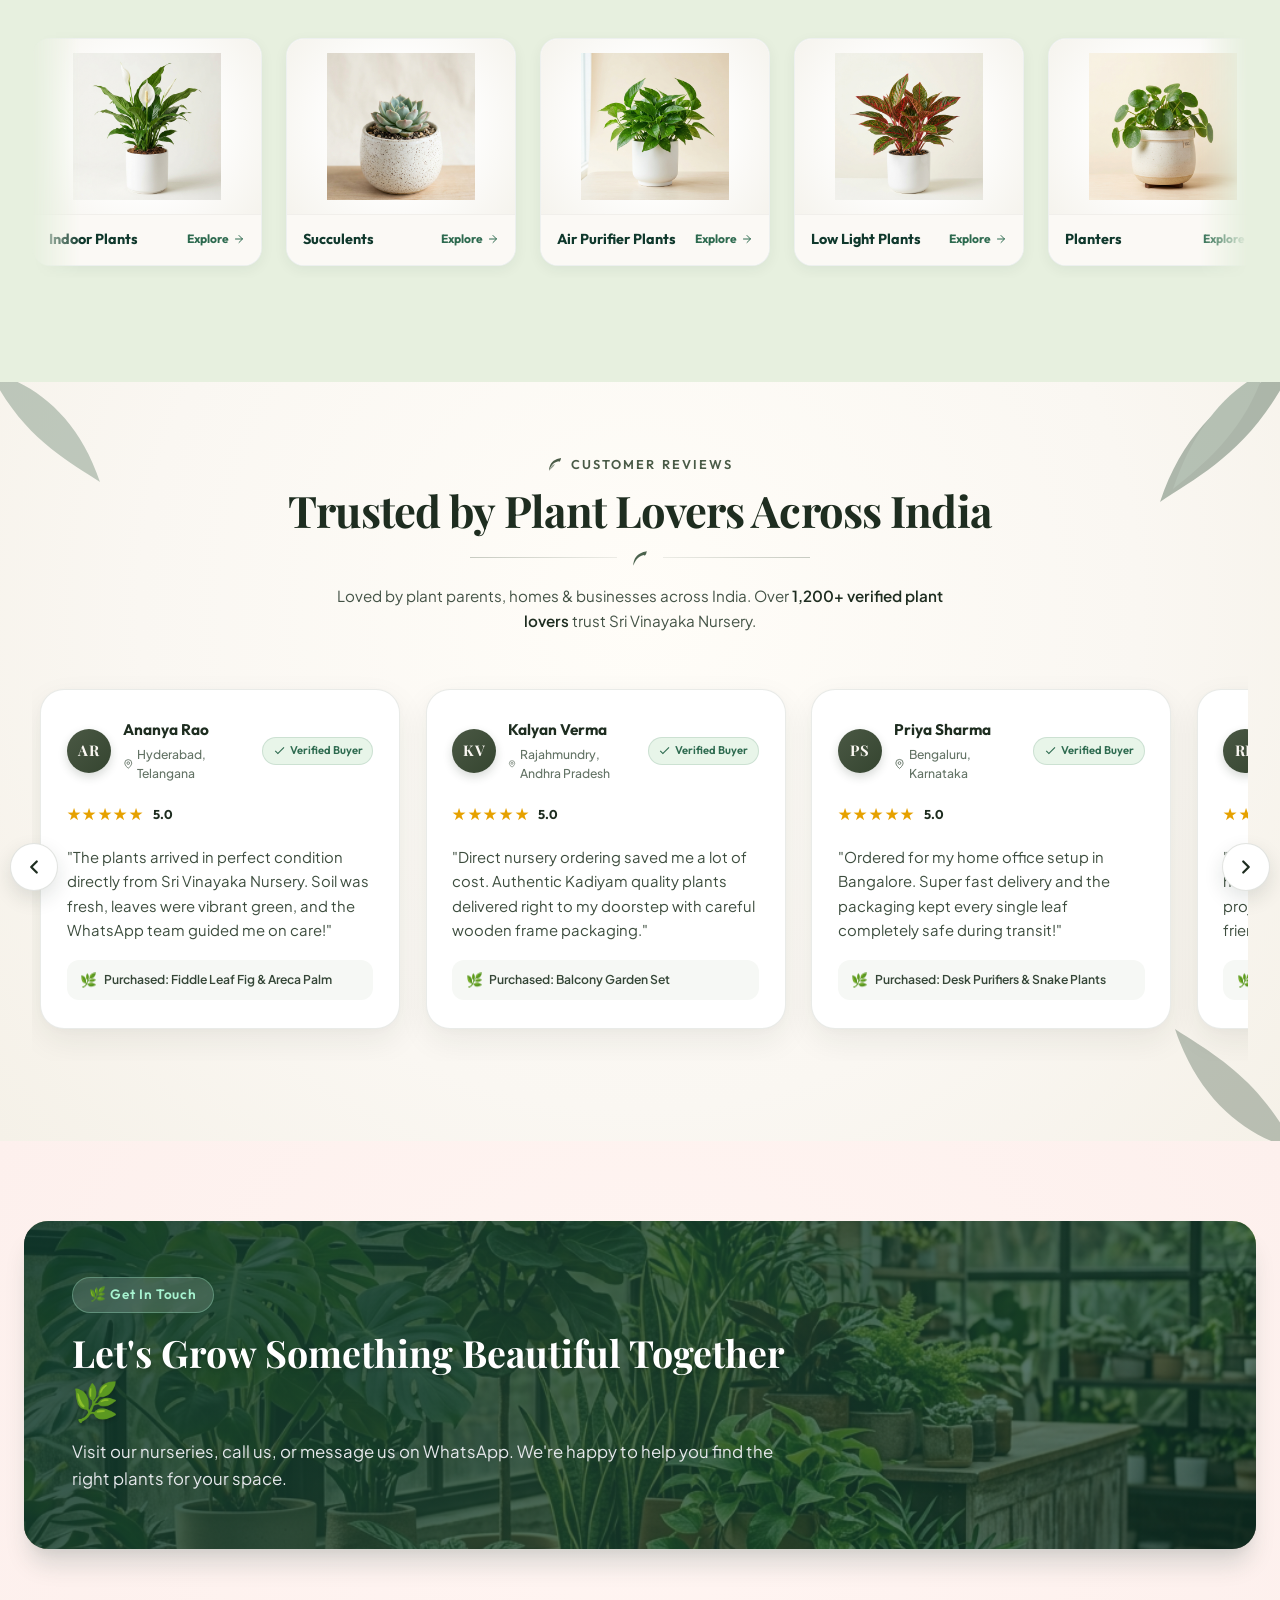
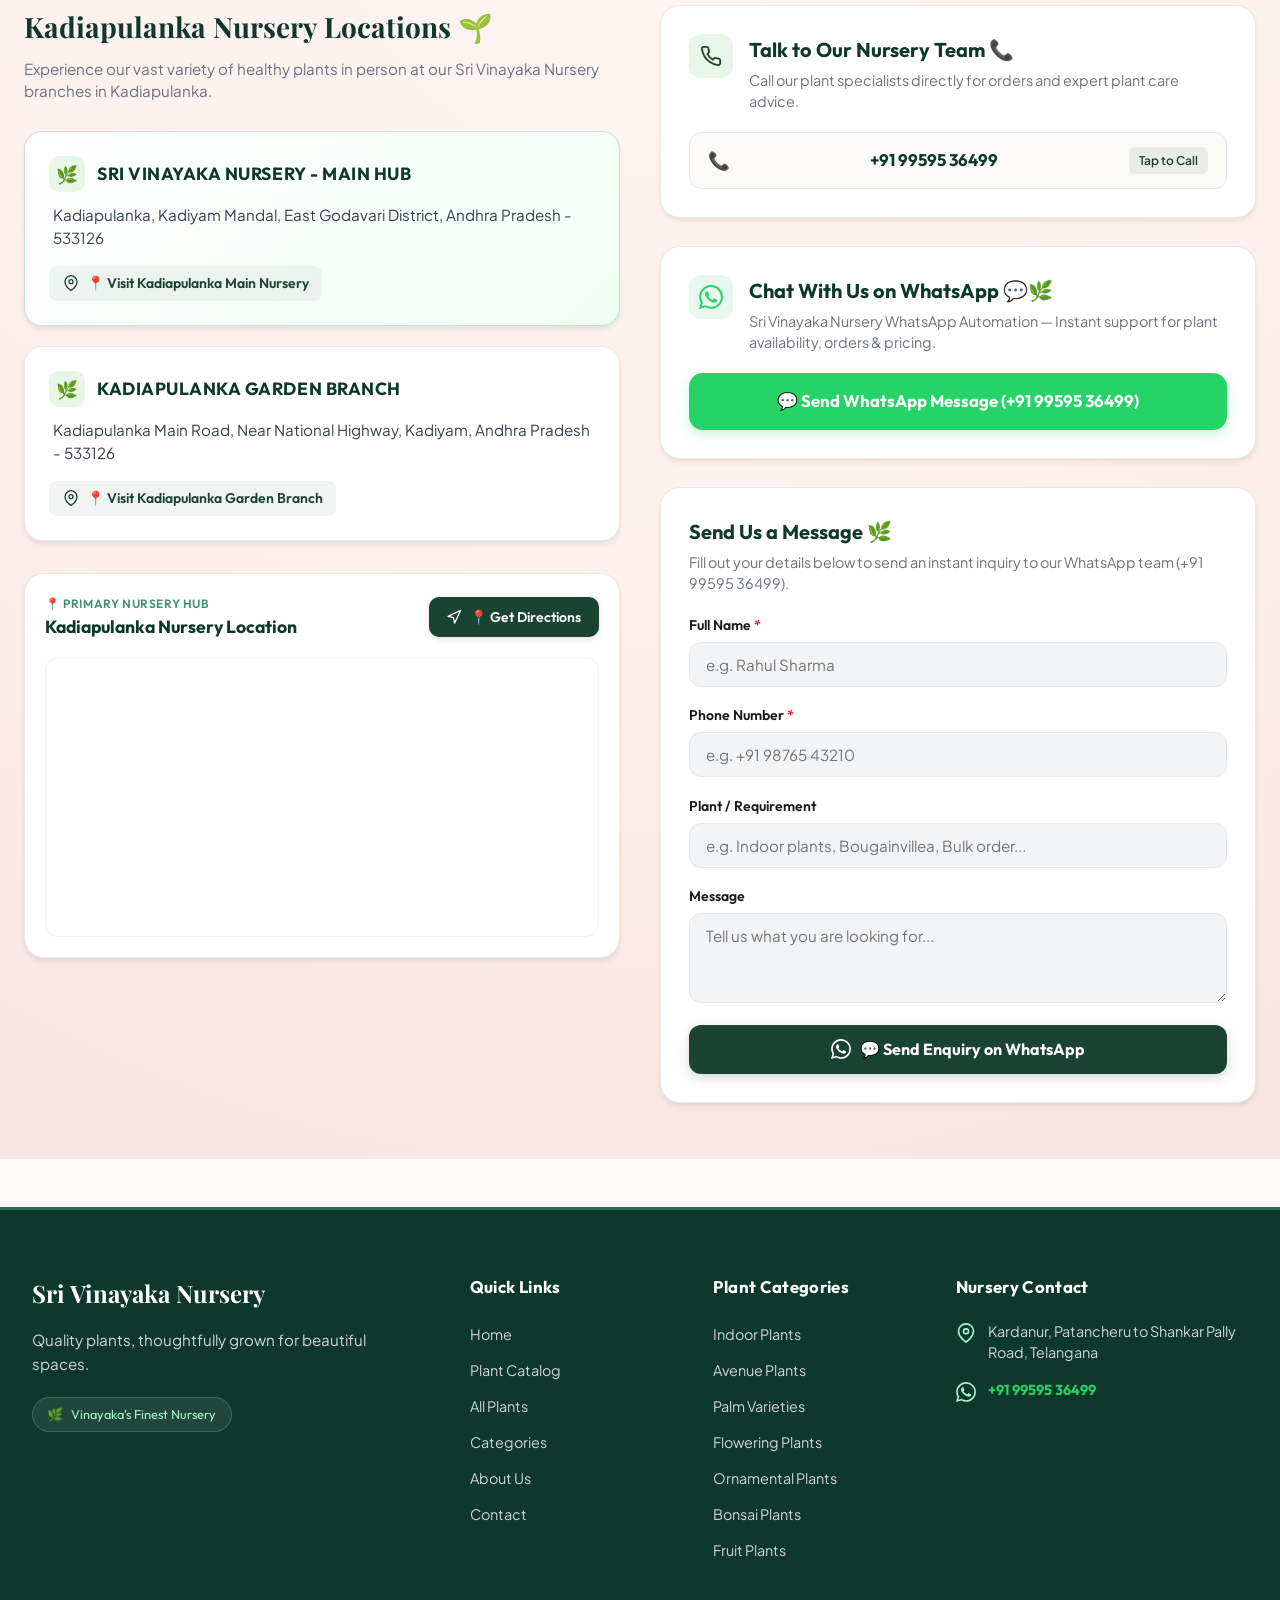
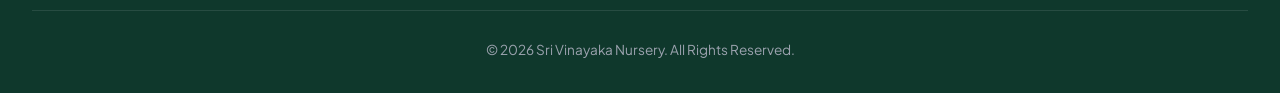
==== commit d712c2c8: "Fix mobile landing hero, hamburger navigation drawer, plant images, responsive catalog, and WhatsApp" ====
--- a/index.html
+++ b/index.html
@@ -198,7 +198,7 @@
         <span class="mobile-brand-sub">Vinayaka's Finest Nursery</span>
       </div>
       <button class="mobile-drawer-close-btn" id="mobileDrawerCloseBtn" aria-label="Close navigation menu">
-        <svg viewBox="0 0 24 24" width="22" height="22" fill="none" stroke="currentColor" stroke-width="2" stroke-linecap="round" stroke-linejoin="round">
+        <svg viewBox="0 0 24 24" width="22" height="22" fill="none" stroke="currentColor" stroke-width="2.5" stroke-linecap="round" stroke-linejoin="round">
           <line x1="18" y1="6" x2="6" y2="18"></line>
           <line x1="6" y1="6" x2="18" y2="18"></line>
         </svg>
@@ -209,44 +209,53 @@
       <ul class="mobile-drawer-nav-list">
         <li class="mobile-nav-item">
           <a href="index.html" class="mobile-nav-link active">
-            <span>PLANTS</span>
-            <span class="nav-arrow">→</span>
+            <span>Home</span>
+            <svg class="nav-chevron" viewBox="0 0 24 24" width="18" height="18" fill="none" stroke="currentColor" stroke-width="2" stroke-linecap="round" stroke-linejoin="round"><polyline points="9 18 15 12 9 6"></polyline></svg>
           </a>
         </li>
-        <li class="mobile-nav-item">
-          <a href="index.html#trending-collection" class="mobile-nav-link">
-            <span>INDOOR PLANTS</span>
-            <span class="nav-arrow">→</span>
-          </a>
+        <li class="mobile-nav-item has-submenu">
+          <button class="mobile-nav-link mobile-submenu-toggle" aria-expanded="false" aria-controls="plantsSubmenu">
+            <span>Plants</span>
+            <svg class="nav-chevron" viewBox="0 0 24 24" width="18" height="18" fill="none" stroke="currentColor" stroke-width="2" stroke-linecap="round" stroke-linejoin="round"><polyline points="9 18 15 12 9 6"></polyline></svg>
+          </button>
+          <ul class="mobile-submenu" id="plantsSubmenu">
+            <li><a href="catalog.html?category=indoor" class="mobile-submenu-link">Indoor Plants</a></li>
+            <li><a href="catalog.html?category=avenue" class="mobile-submenu-link">Avenue Plants</a></li>
+            <li><a href="catalog.html?category=palm" class="mobile-submenu-link">Palm Varieties</a></li>
+            <li><a href="catalog.html?category=flowering" class="mobile-submenu-link">Flowering Plants</a></li>
+            <li><a href="catalog.html?category=ornamental" class="mobile-submenu-link">Ornamental Plants</a></li>
+            <li><a href="catalog.html?category=bonsai" class="mobile-submenu-link">Bonsai Plants</a></li>
+            <li><a href="catalog.html?category=fruit" class="mobile-submenu-link">Fruit Plants</a></li>
+          </ul>
         </li>
         <li class="mobile-nav-item">
           <a href="catalog.html" class="mobile-nav-link">
-            <span>PLANT CATALOG</span>
-            <span class="nav-arrow">→</span>
+            <span>Plant Catalog</span>
+            <svg class="nav-chevron" viewBox="0 0 24 24" width="18" height="18" fill="none" stroke="currentColor" stroke-width="2" stroke-linecap="round" stroke-linejoin="round"><polyline points="9 18 15 12 9 6"></polyline></svg>
           </a>
         </li>
         <li class="mobile-nav-item">
           <a href="landscaping.html" class="mobile-nav-link">
-            <span>LANDSCAPING SERVICES</span>
-            <span class="nav-arrow">→</span>
+            <span>Landscaping Services</span>
+            <svg class="nav-chevron" viewBox="0 0 24 24" width="18" height="18" fill="none" stroke="currentColor" stroke-width="2" stroke-linecap="round" stroke-linejoin="round"><polyline points="9 18 15 12 9 6"></polyline></svg>
           </a>
         </li>
         <li class="mobile-nav-item">
           <a href="landscaping.html#projects" class="mobile-nav-link">
-            <span>PROJECT GALLERY</span>
-            <span class="nav-arrow">→</span>
+            <span>Project Gallery</span>
+            <svg class="nav-chevron" viewBox="0 0 24 24" width="18" height="18" fill="none" stroke="currentColor" stroke-width="2" stroke-linecap="round" stroke-linejoin="round"><polyline points="9 18 15 12 9 6"></polyline></svg>
           </a>
         </li>
         <li class="mobile-nav-item">
           <a href="index.html#about" class="mobile-nav-link">
-            <span>ABOUT US</span>
-            <span class="nav-arrow">→</span>
+            <span>About Us</span>
+            <svg class="nav-chevron" viewBox="0 0 24 24" width="18" height="18" fill="none" stroke="currentColor" stroke-width="2" stroke-linecap="round" stroke-linejoin="round"><polyline points="9 18 15 12 9 6"></polyline></svg>
           </a>
         </li>
         <li class="mobile-nav-item">
           <a href="index.html#contact-us" class="mobile-nav-link">
-            <span>CONTACT US</span>
-            <span class="nav-arrow">→</span>
+            <span>Contact Us</span>
+            <svg class="nav-chevron" viewBox="0 0 24 24" width="18" height="18" fill="none" stroke="currentColor" stroke-width="2" stroke-linecap="round" stroke-linejoin="round"><polyline points="9 18 15 12 9 6"></polyline></svg>
           </a>
         </li>
       </ul>
--- a/styles.css
+++ b/styles.css
@@ -425,10 +425,10 @@
 .mobile-drawer-overlay {
   position: fixed;
   inset: 0;
-  background: rgba(15, 56, 44, 0.45);
-  backdrop-filter: blur(4px);
-  -webkit-backdrop-filter: blur(4px);
-  z-index: 998;
+  background: rgba(15, 56, 44, 0.5);
+  backdrop-filter: blur(6px);
+  -webkit-backdrop-filter: blur(6px);
+  z-index: 99998;
   opacity: 0;
   visibility: hidden;
   transition: opacity 0.35s ease, visibility 0.35s ease;
@@ -444,18 +444,18 @@
   top: 0;
   left: 0;
   bottom: 0;
-  width: 85%;
-  max-width: 320px;
+  width: 88%;
+  max-width: 360px;
   height: 100vh;
   height: 100dvh;
   background-color: #FAF9F5;
-  z-index: 999;
+  z-index: 99999;
   display: flex;
   flex-direction: column;
-  box-shadow: 6px 0 28px rgba(15, 56, 44, 0.18);
+  box-shadow: 6px 0 32px rgba(15, 56, 44, 0.22);
   transform: translateX(-100%);
-  transition: transform 0.35s cubic-bezier(0.16, 1, 0.3, 1);
-  overflow-y: auto;
+  transition: transform 0.38s cubic-bezier(0.16, 1, 0.3, 1);
+  overflow: hidden;
 }
 
 .mobile-drawer.open {
@@ -466,9 +466,10 @@
   display: flex;
   align-items: center;
   justify-content: space-between;
-  padding: 1.25rem 1.25rem 1rem 1.25rem;
+  padding: 1.35rem 1.35rem 1.1rem 1.35rem;
   border-bottom: 1px solid rgba(15, 56, 44, 0.1);
   background-color: #FFFFFF;
+  flex-shrink: 0;
 }
 
 .mobile-drawer-brand {
@@ -478,7 +479,7 @@
 
 .mobile-brand-title {
   font-family: var(--font-display);
-  font-size: 1.15rem;
+  font-size: 1.2rem;
   font-weight: 700;
   color: var(--color-nursery-dark);
   line-height: 1.2;
@@ -490,11 +491,12 @@
   color: var(--color-nursery-medium);
   letter-spacing: 0.08em;
   text-transform: uppercase;
+  margin-top: 1px;
 }
 
 .mobile-drawer-close-btn {
-  width: 38px;
-  height: 38px;
+  width: 40px;
+  height: 40px;
   border-radius: 50%;
   background-color: var(--color-bg-input);
   color: var(--color-nursery-dark);
@@ -503,6 +505,7 @@
   justify-content: center;
   cursor: pointer;
   transition: background-color 0.2s ease, transform 0.2s ease;
+  flex-shrink: 0;
 }
 
 .mobile-drawer-close-btn:hover {
@@ -515,7 +518,9 @@
   flex-direction: column;
   justify-content: space-between;
   flex-grow: 1;
-  padding: 0.5rem 0 1.5rem 0;
+  padding: 0.5rem 0 0 0;
+  overflow-y: auto;
+  -webkit-overflow-scrolling: touch;
 }
 
 .mobile-drawer-nav-list {
@@ -524,33 +529,53 @@
 }
 
 .mobile-nav-item {
-  border-bottom: 1px solid rgba(15, 56, 44, 0.06);
+  border-bottom: 1px solid rgba(15, 56, 44, 0.07);
 }
 
 .mobile-nav-link {
   display: flex;
   align-items: center;
   justify-content: space-between;
-  padding: 1.05rem 1.35rem;
+  width: 100%;
+  padding: 1.1rem 1.35rem;
   font-family: var(--font-display);
   font-size: 0.95rem;
   font-weight: 600;
   color: var(--color-nursery-dark);
-  letter-spacing: 0.04em;
+  letter-spacing: 0.02em;
+  text-align: left;
   transition: background-color 0.2s ease, color 0.2s ease, padding-left 0.2s ease;
+  cursor: pointer;
+  -webkit-tap-highlight-color: transparent;
 }
 
 .mobile-nav-link:hover,
+.mobile-nav-link:active,
 .mobile-nav-link.active {
-  background-color: rgba(27, 67, 50, 0.06);
+  background-color: rgba(27, 67, 50, 0.05);
   color: var(--color-nursery-medium);
-  padding-left: 1.6rem;
-}
-
+}
+
+/* Chevron icon for navigation items */
+.nav-chevron {
+  width: 18px;
+  height: 18px;
+  color: var(--color-nursery-light);
+  opacity: 0.6;
+  flex-shrink: 0;
+  transition: transform 0.3s cubic-bezier(0.16, 1, 0.3, 1), opacity 0.2s ease;
+}
+
+.mobile-nav-link:hover .nav-chevron {
+  opacity: 1;
+  transform: translateX(3px);
+}
+
+/* Legacy arrow support */
 .mobile-nav-link .nav-arrow {
   font-size: 1rem;
   color: var(--color-nursery-light);
-  opacity: 0.7;
+  opacity: 0.6;
   transition: transform 0.2s ease;
 }
 
@@ -559,9 +584,77 @@
   opacity: 1;
 }
 
+/* Submenu toggle - chevron rotation */
+.mobile-submenu-toggle[aria-expanded="true"] .nav-chevron {
+  transform: rotate(90deg);
+  opacity: 1;
+  color: var(--color-nursery-medium);
+}
+
+/* Submenu container - collapsed by default */
+.mobile-submenu {
+  max-height: 0;
+  overflow: hidden;
+  transition: max-height 0.35s cubic-bezier(0.16, 1, 0.3, 1);
+  background-color: rgba(27, 67, 50, 0.03);
+}
+
+.mobile-submenu.open {
+  max-height: 500px;
+}
+
+.mobile-submenu li {
+  border-bottom: 1px solid rgba(15, 56, 44, 0.04);
+}
+
+.mobile-submenu li:last-child {
+  border-bottom: none;
+}
+
+.mobile-submenu-link {
+  display: block;
+  padding: 0.85rem 1.35rem 0.85rem 2.4rem;
+  font-family: var(--font-body);
+  font-size: 0.88rem;
+  font-weight: 500;
+  color: var(--color-text-body);
+  letter-spacing: 0.01em;
+  transition: background-color 0.2s ease, color 0.2s ease, padding-left 0.2s ease;
+  position: relative;
+  -webkit-tap-highlight-color: transparent;
+}
+
+.mobile-submenu-link::before {
+  content: '';
+  position: absolute;
+  left: 1.5rem;
+  top: 50%;
+  transform: translateY(-50%);
+  width: 5px;
+  height: 5px;
+  border-radius: 50%;
+  background-color: var(--color-nursery-light);
+  opacity: 0.5;
+  transition: opacity 0.2s ease, background-color 0.2s ease;
+}
+
+.mobile-submenu-link:hover,
+.mobile-submenu-link:active {
+  background-color: rgba(27, 67, 50, 0.06);
+  color: var(--color-nursery-dark);
+  padding-left: 2.6rem;
+}
+
+.mobile-submenu-link:hover::before {
+  opacity: 1;
+  background-color: var(--color-nursery-medium);
+}
+
 .mobile-drawer-footer {
-  padding: 1.25rem;
+  padding: 1.25rem 1.35rem;
   margin-top: auto;
+  flex-shrink: 0;
+  border-top: 1px solid rgba(15, 56, 44, 0.08);
 }
 
 .mobile-drawer-wa-btn {
@@ -571,7 +664,7 @@
   gap: 0.6rem;
   background-color: #25d366;
   color: #ffffff;
-  padding: 0.85rem 1rem;
+  padding: 0.9rem 1rem;
   border-radius: 12px;
   font-family: var(--font-display);
   font-size: 0.85rem;
@@ -902,6 +995,13 @@
 
 /* Mobile Devices (768px and down) */
 @media (max-width: 768px) {
+  .announcement-bar {
+    height: 36px;
+    min-height: 36px;
+    font-size: 0.725rem;
+    letter-spacing: 0.04em;
+  }
+
   .mobile-menu-btn {
     display: flex;
   }
@@ -911,7 +1011,12 @@
   }
 
   .brand-name {
-    font-size: 1.2rem;
+    font-size: clamp(1.05rem, 4.2vw, 1.25rem);
+    white-space: nowrap;
+  }
+
+  .header-actions {
+    gap: 0.5rem;
   }
 
   .search-container {
@@ -923,33 +1028,13 @@
 
   .header-container {
     flex-wrap: wrap;
-    padding: 0.75rem 1rem;
-  }
-
-  /* Mobile Navigation Drawer */
+    padding: 0.65rem 0.85rem;
+    gap: 0.5rem 0.75rem;
+  }
+
+  /* Desktop Navigation Bar hidden on mobile */
   .main-nav {
-    position: fixed;
-    top: 0;
-    left: -280px;
-    width: 280px;
-    height: 100vh;
-    z-index: 100;
-    box-shadow: var(--shadow-xl);
-    transition: transform var(--transition-normal);
-  }
-
-  .main-nav.open {
-    transform: translateX(280px);
-  }
-
-  .nav-container {
-    padding: 2rem 1.5rem;
-  }
-
-  .nav-list {
-    flex-direction: column;
-    align-items: flex-start;
-    gap: 1.25rem;
+    display: none !important;
   }
 
   .nav-link {
@@ -958,30 +1043,75 @@
   }
 
   .hero-section {
-    padding: 2rem 1rem 3rem;
+    min-height: auto;
+    padding: 2.25rem 1rem 2.75rem;
+  }
+
+  .hero-container {
+    flex-direction: column;
+    align-items: center;
+    gap: 1.5rem;
+  }
+
+  .hero-content {
+    align-items: center;
+    text-align: center;
+    width: 100%;
+    max-width: 100%;
+  }
+
+  .hero-badges-row {
+    justify-content: center;
+    gap: 0.5rem;
+    margin-bottom: 1.15rem;
+    width: 100%;
+  }
+
+  .hero-badge {
+    font-size: 0.68rem;
+    padding: 0.38rem 0.85rem;
+    letter-spacing: 0.05em;
   }
 
   .hero-heading {
-    font-size: 2.4rem;
+    font-size: clamp(1.85rem, 7vw, 2.5rem);
+    line-height: 1.18;
+    margin-bottom: 0.85rem;
   }
 
   .hero-subheading {
-    font-size: 1rem;
+    font-size: 0.95rem;
+    line-height: 1.55;
+    margin-bottom: 1.75rem;
+    max-width: 100%;
+    padding: 0 0.25rem;
+  }
+
+  .hero-cta-group {
+    width: 100%;
+    justify-content: center;
+    margin-bottom: 2rem;
   }
 
   .btn-shop-now {
     width: 100%;
+    max-width: 340px;
     justify-content: center;
-    padding: 1rem 2rem;
-  }
-
-  .hero-cta-group {
-    width: 100%;
+    padding: 0.95rem 1.75rem;
+    font-size: 0.88rem;
   }
 
   .hero-highlights {
     flex-direction: column;
-    gap: 0.75rem;
+    align-items: center;
+    justify-content: center;
+    gap: 0.65rem;
+    padding-top: 1.25rem;
+    width: 100%;
+  }
+
+  .highlight-item {
+    font-size: 0.825rem;
   }
 
   .hero-img {
@@ -990,9 +1120,28 @@
   }
 
   .floating-badge {
-    bottom: 16px;
-    left: 16px;
+    bottom: 12px;
+    left: 50%;
+    transform: translateX(-50%);
     padding: 0.6rem 1rem;
+    white-space: nowrap;
+  }
+}
+
+@media (max-width: 480px) {
+  .hero-badges-row {
+    flex-direction: column;
+    align-items: center;
+  }
+
+  .hero-badge {
+    width: 100%;
+    max-width: 280px;
+    justify-content: center;
+  }
+
+  .floating-badge {
+    display: none;
   }
 }
 
@@ -4356,7 +4505,7 @@
   inset: 0;
   background-color: rgba(15, 56, 44, 0.45);
   backdrop-filter: blur(4px);
-  z-index: 1000;
+  z-index: 99998;
   opacity: 0;
   visibility: hidden;
   transition: opacity 0.3s ease, visibility 0.3s ease;
@@ -4375,7 +4524,7 @@
   max-width: 420px;
   height: 100vh;
   background-color: #FFFFFF;
-  z-index: 1001;
+  z-index: 99999;
   display: flex;
   flex-direction: column;
   box-shadow: -8px 0 32px rgba(15, 56, 44, 0.18);
@@ -7495,13 +7644,15 @@
 
 @media (max-width: 640px) {
   .search-results-dropdown {
-    position: fixed;
-    top: 70px;
-    left: 12px;
-    right: 12px;
-    width: auto;
+    position: absolute;
+    top: calc(100% + 6px);
+    left: 0;
+    right: 0;
+    width: 100%;
     min-width: 0;
-    max-height: 70vh;
+    max-height: 65vh;
+    z-index: 99995;
+    box-shadow: 0 12px 32px rgba(15, 56, 44, 0.22);
   }
 }
 
@@ -7853,74 +8004,84 @@
 /* Catalog Mobile Responsive Rules */
 @media (max-width: 1024px) {
   .catalog-products-grid {
-    grid-template-columns: repeat(3, 1fr);
-    gap: 1.25rem;
+    display: grid !important;
+    grid-template-columns: repeat(3, 1fr) !important;
+    gap: 1.25rem !important;
+    width: 100% !important;
   }
 }
 
 @media (max-width: 768px) {
   .catalog-products-grid {
-    grid-template-columns: repeat(2, 1fr);
-    gap: 1rem;
+    display: grid !important;
+    grid-template-columns: repeat(2, 1fr) !important;
+    gap: 1rem !important;
+    width: 100% !important;
   }
 
   .catalog-card-body {
-    padding: 0.85rem;
+    padding: 0.85rem !important;
   }
 
   .catalog-card-title {
-    font-size: 0.92rem;
+    font-size: 0.92rem !important;
   }
 
   .btn-card-add-cart {
-    padding: 0.55rem 0.65rem;
-    font-size: 0.76rem;
+    padding: 0.55rem 0.5rem !important;
+    font-size: 0.76rem !important;
   }
 }
 
 @media (max-width: 480px) {
   .catalog-products-grid {
-    grid-template-columns: repeat(2, 1fr);
-    gap: 0.75rem;
+    display: grid !important;
+    grid-template-columns: repeat(2, 1fr) !important;
+    gap: 0.75rem !important;
+    width: 100% !important;
   }
 
   .catalog-card-body {
-    padding: 0.75rem 0.65rem;
+    padding: 0.75rem 0.65rem !important;
+    gap: 0.4rem !important;
   }
 
   .catalog-card-title {
-    font-size: 0.88rem;
+    font-size: 0.88rem !important;
+    line-height: 1.25 !important;
   }
 
   .catalog-botanical-name,
   .catalog-telugu-name {
-    font-size: 0.72rem;
+    font-size: 0.72rem !important;
   }
 
   .card-actions-row {
-    gap: 0.35rem;
+    gap: 0.35rem !important;
   }
 
   .btn-card-add-cart {
-    padding: 0.5rem 0.4rem;
-    font-size: 0.72rem;
-    gap: 0.25rem;
+    padding: 0.45rem 0.35rem !important;
+    font-size: 0.72rem !important;
+    gap: 0.25rem !important;
+    height: 36px !important;
   }
 
   .btn-card-view-eye {
-    width: 34px;
-    height: 34px;
+    width: 36px !important;
+    height: 36px !important;
   }
 }
 
 @media (max-width: 360px) {
   .catalog-products-grid {
-    grid-template-columns: 1fr;
-  }
-}
-
-
-
-
-
-
+    display: grid !important;
+    grid-template-columns: 1fr !important;
+  }
+}
+
+
+
+
+
+
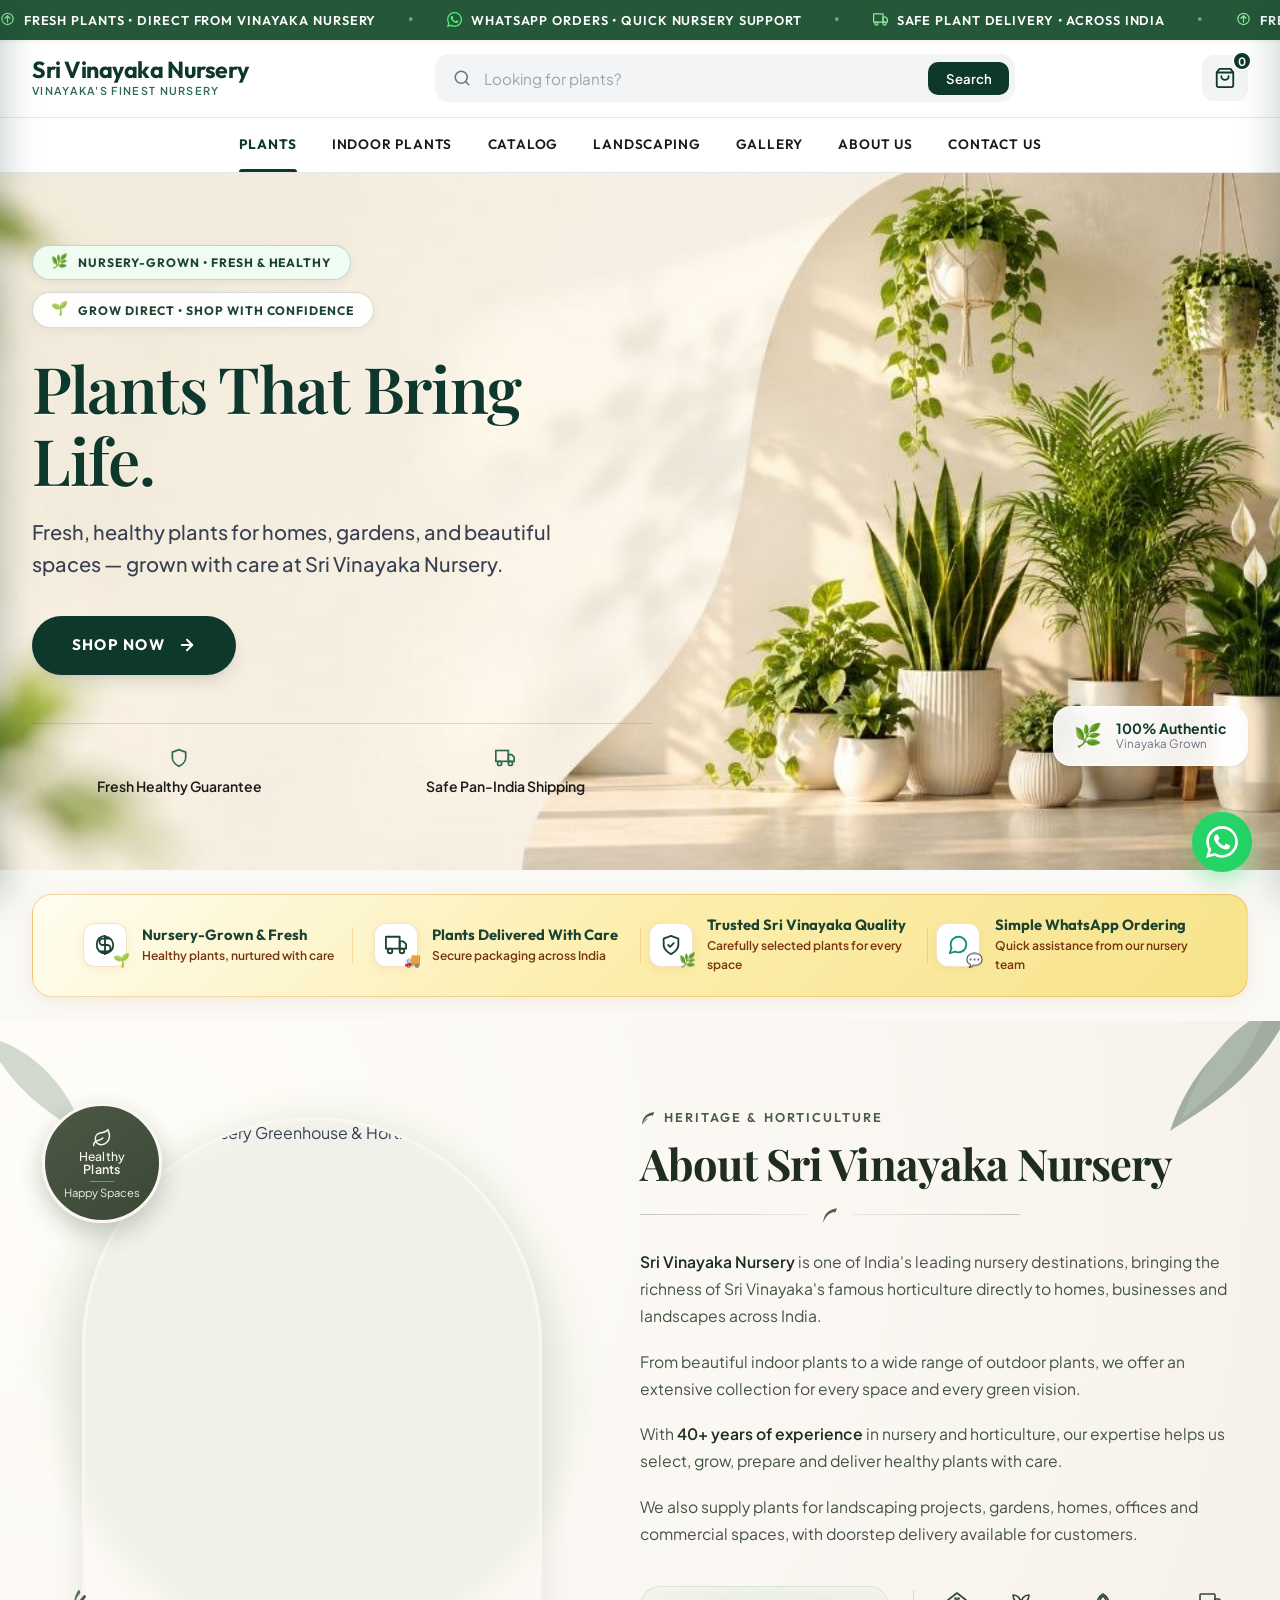
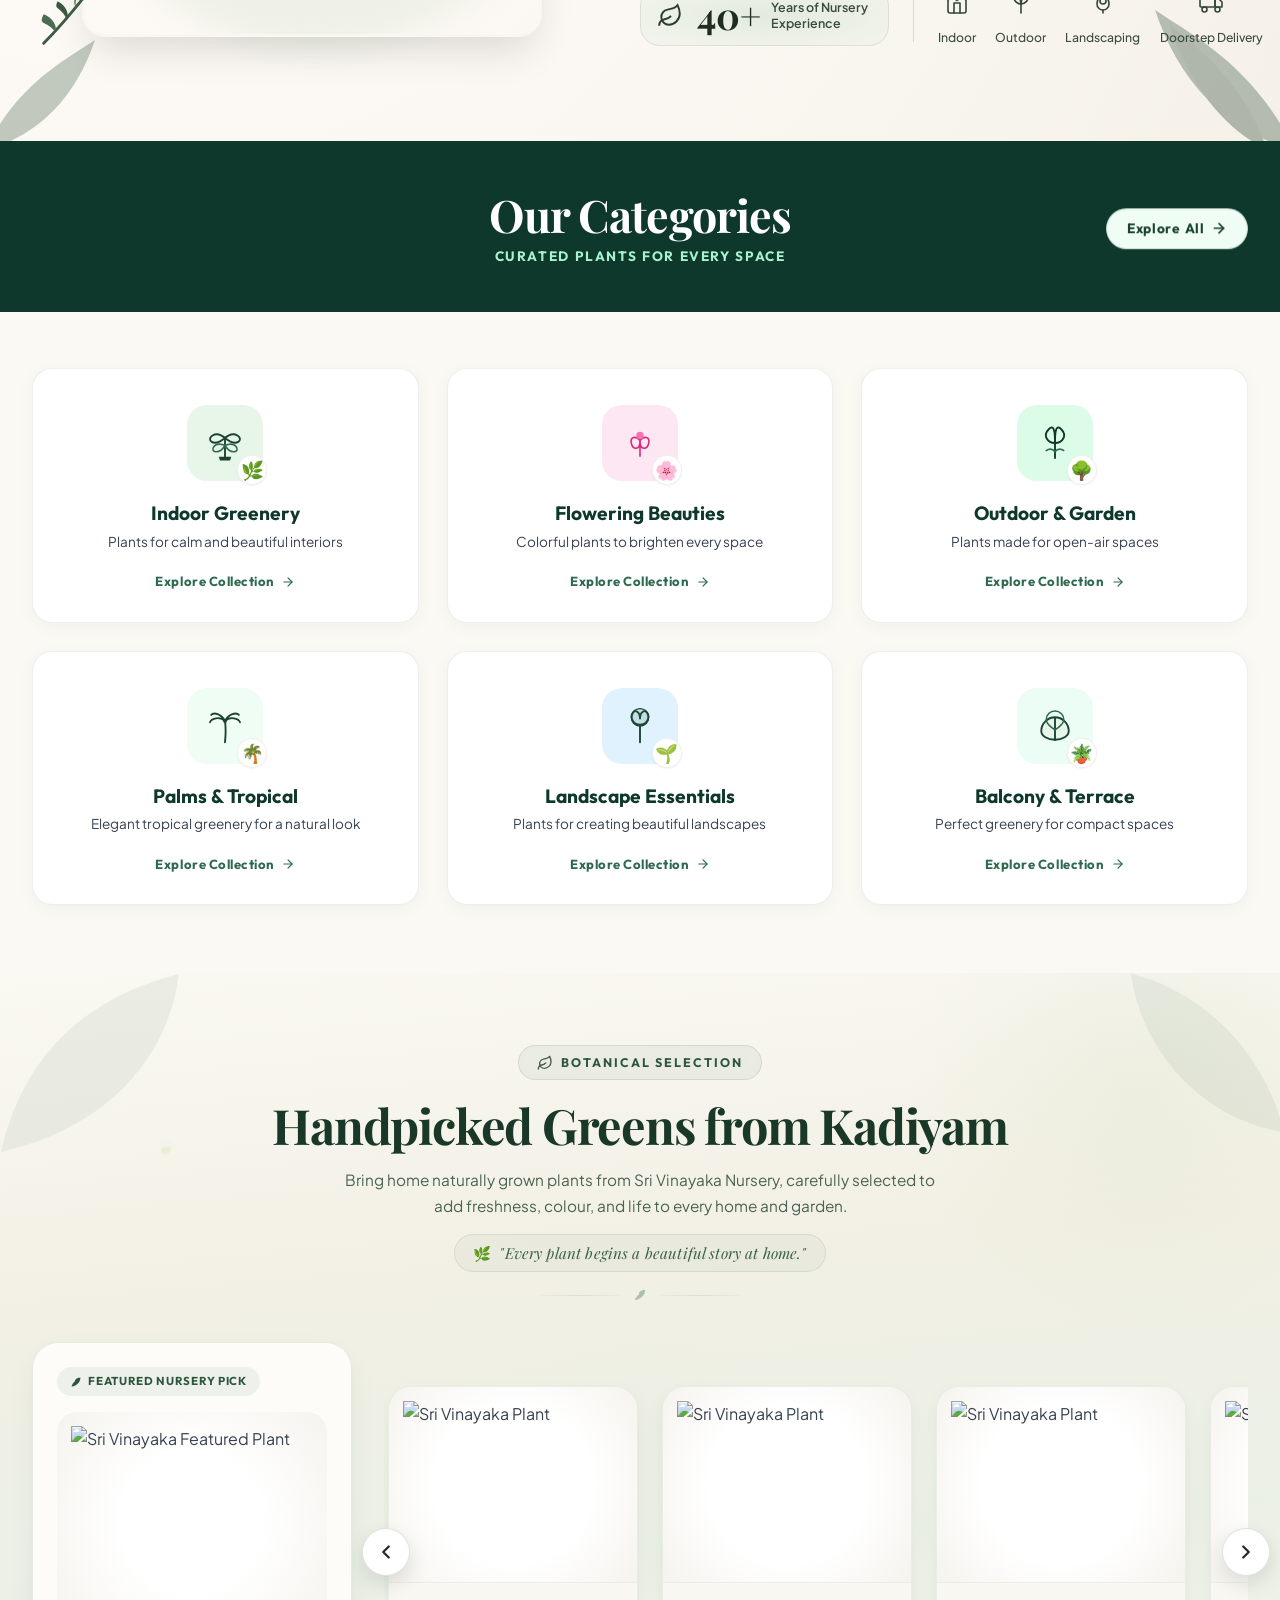
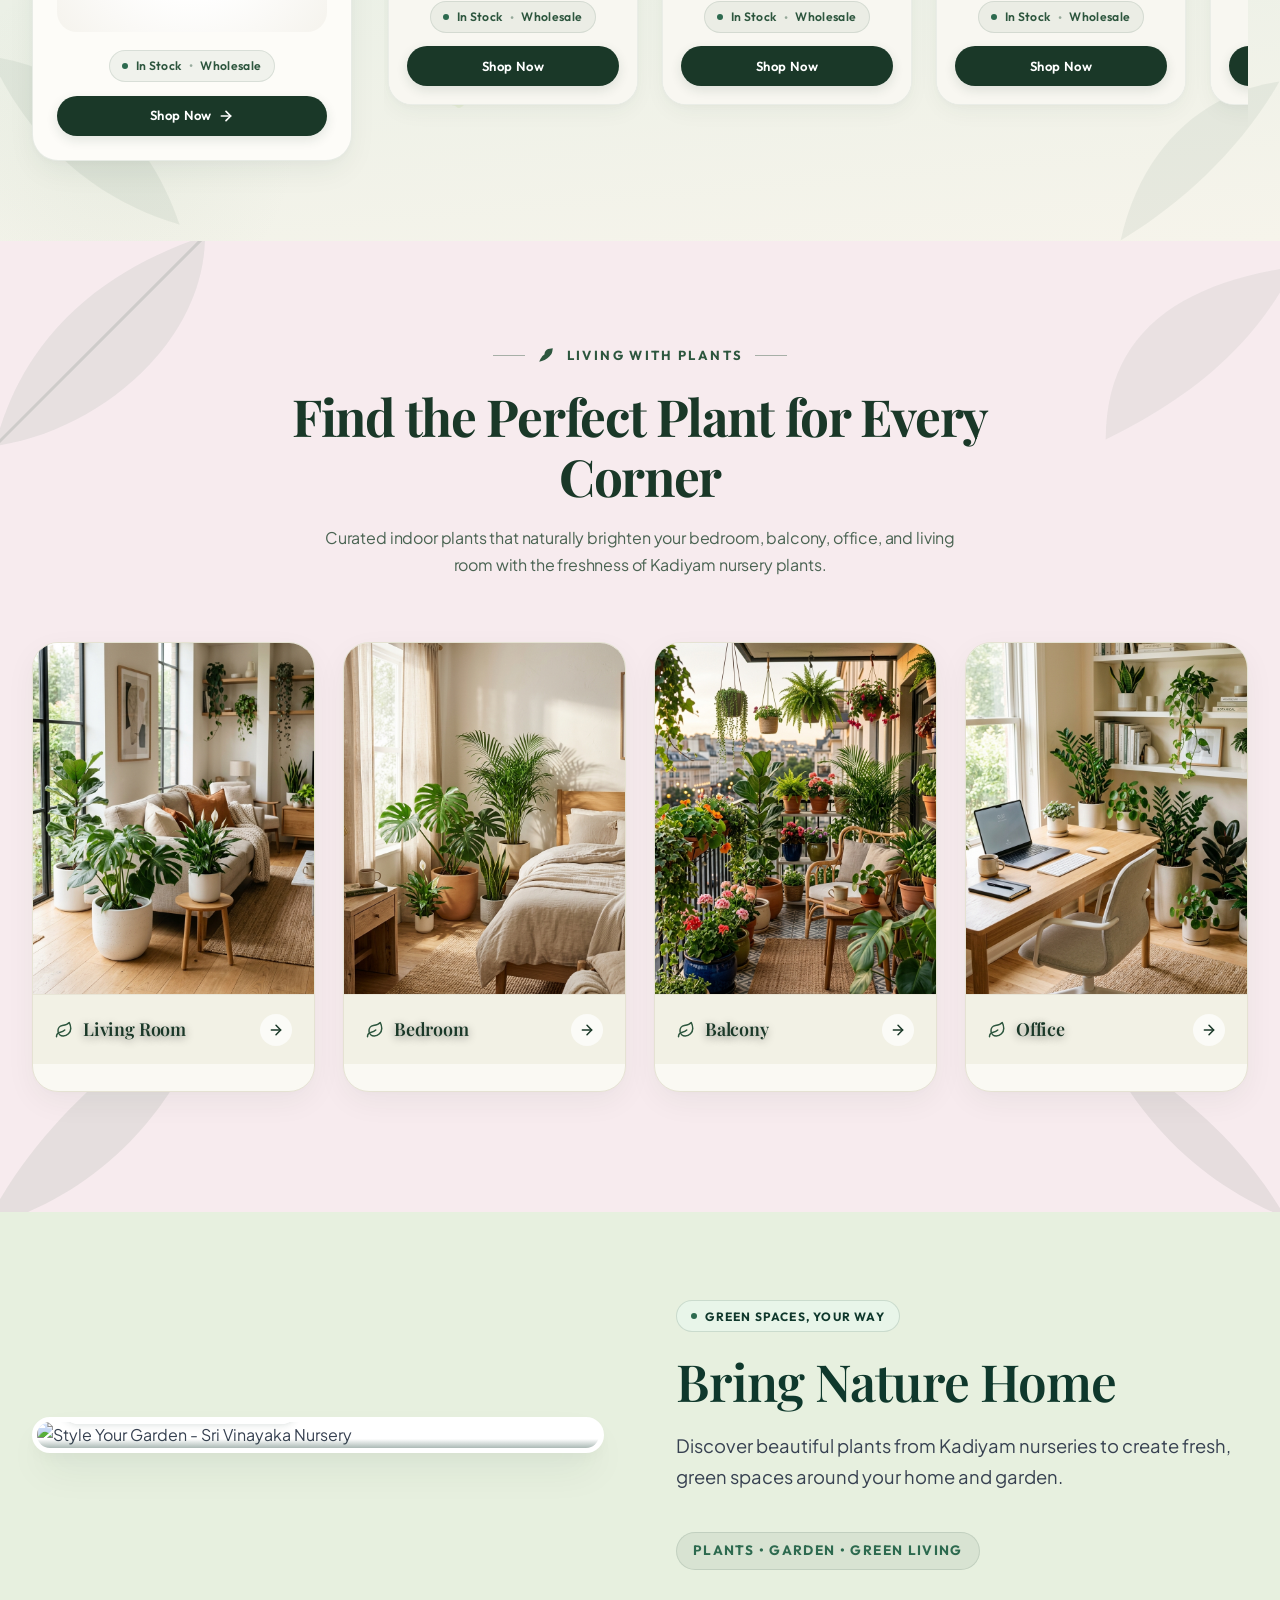
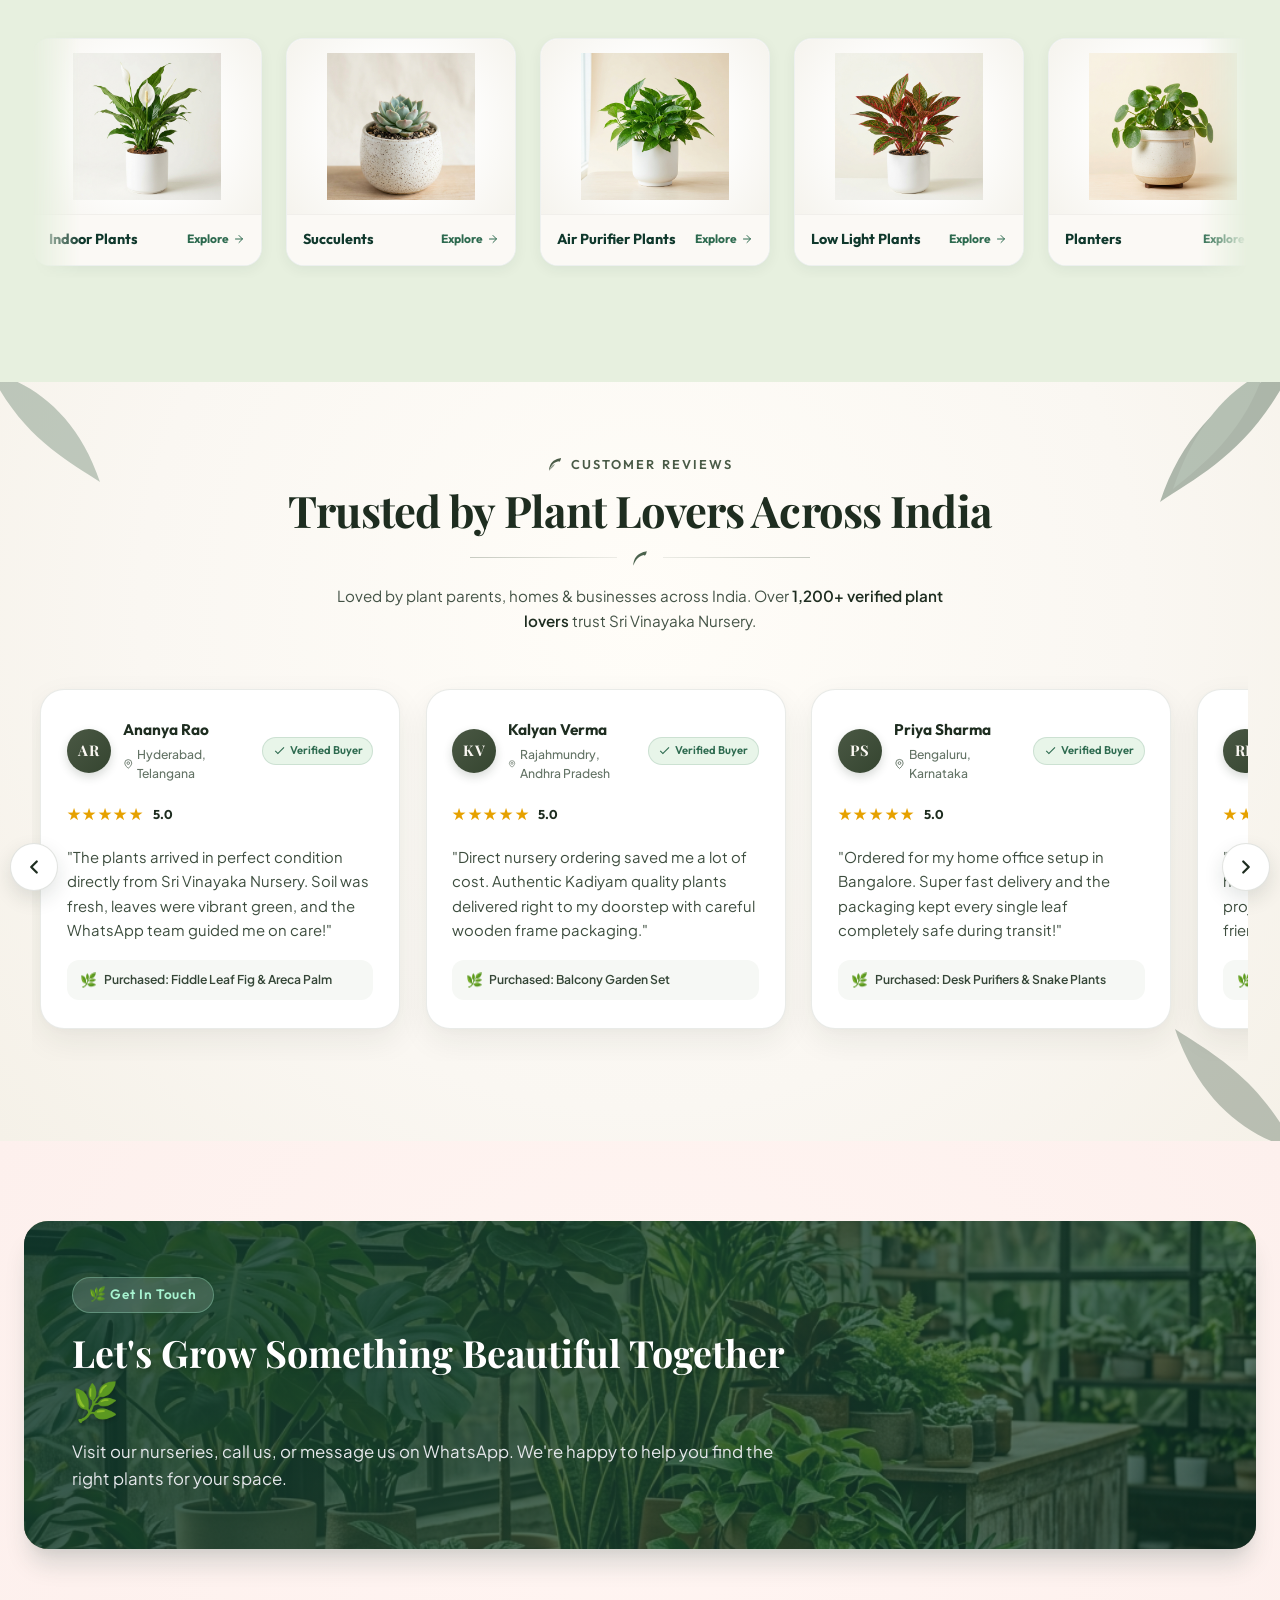
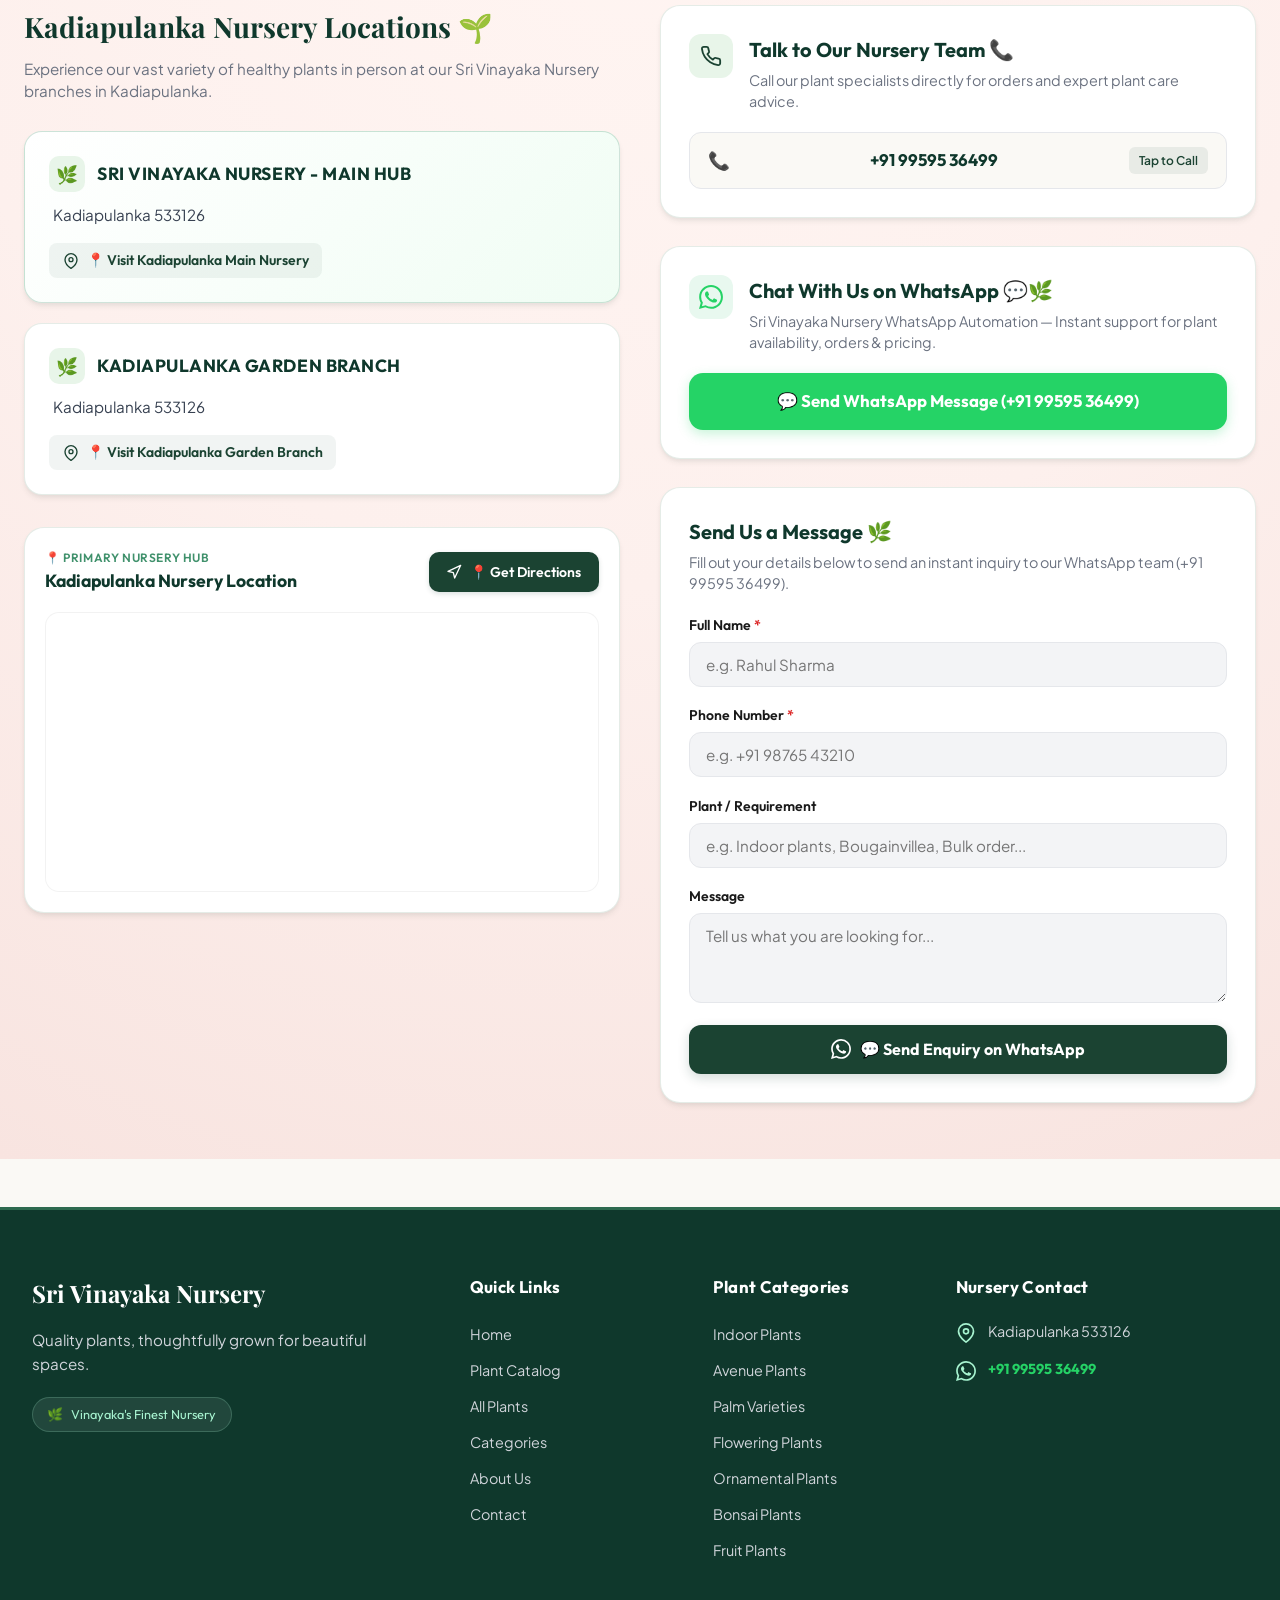
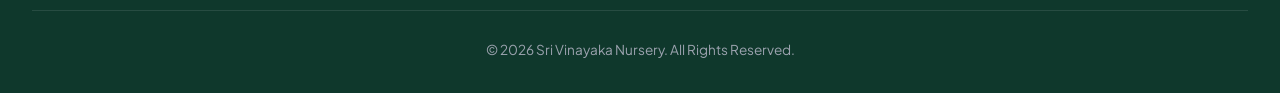
==== commit 7dc7cb96: "Fix mobile catalog category buttons visibility with responsive flex-wrap and update footer address t" ====
--- a/index.html
+++ b/index.html
@@ -2184,7 +2184,7 @@
                 <div class="location-icon-badge">🌿</div>
                 <h4 class="location-card-title">SRI VINAYAKA NURSERY - MAIN HUB</h4>
               </div>
-              <p class="location-address">Kadiapulanka, Kadiyam Mandal, East Godavari District, Andhra Pradesh - 533126</p>
+              <p class="location-address">Kadiapulanka 533126</p>
               <div class="location-action-tag">
                 <svg viewBox="0 0 24 24" width="16" height="16" fill="none" stroke="currentColor" stroke-width="2"
                   stroke-linecap="round" stroke-linejoin="round">
@@ -2201,7 +2201,7 @@
                 <div class="location-icon-badge">🌿</div>
                 <h4 class="location-card-title">KADIAPULANKA GARDEN BRANCH</h4>
               </div>
-              <p class="location-address">Kadiapulanka Main Road, Near National Highway, Kadiyam, Andhra Pradesh - 533126</p>
+              <p class="location-address">Kadiapulanka 533126</p>
               <div class="location-action-tag">
                 <svg viewBox="0 0 24 24" width="16" height="16" fill="none" stroke="currentColor" stroke-width="2"
                   stroke-linecap="round" stroke-linejoin="round">
@@ -2395,7 +2395,7 @@
                 <path d="M21 10c0 7-9 13-9 13s-9-6-9-13a9 9 0 0 1 18 0z"></path>
                 <circle cx="12" cy="10" r="3"></circle>
               </svg>
-              <span>Kardanur, Patancheru to Shankar Pally Road, Telangana</span>
+              <span>Kadiapulanka 533126</span>
             </div>
 
             <div class="contact-info-item">
--- a/styles.css
+++ b/styles.css
@@ -4441,19 +4441,19 @@
   }
 
   .category-pills-wrap {
-    display: flex;
-    flex-wrap: nowrap;
-    justify-content: flex-start;
-    align-items: center;
-    gap: 0.65rem;
-    overflow-x: auto;
-    padding: 0.5rem 0.6rem;
-    border-radius: 24px;
-    margin-bottom: 2rem;
-    scroll-snap-type: x mandatory;
-    -webkit-overflow-scrolling: touch;
-    scrollbar-width: none;
-    -ms-overflow-style: none;
+    display: flex !important;
+    flex-wrap: wrap !important;
+    justify-content: center !important;
+    align-items: center !important;
+    gap: 0.55rem 0.45rem !important;
+    padding: 0.75rem 0.5rem !important;
+    border-radius: 20px !important;
+    margin-bottom: 1.75rem !important;
+    background: rgba(255, 255, 255, 0.95) !important;
+    border: 1px solid rgba(27, 67, 50, 0.12) !important;
+    box-shadow: 0 4px 18px rgba(15, 56, 44, 0.05) !important;
+    overflow: visible !important;
+    width: 100% !important;
   }
 
   .category-pills-wrap::-webkit-scrollbar {
@@ -4461,16 +4461,24 @@
   }
 
   .category-pill-btn {
-    padding: 0.55rem 1.1rem;
-    font-size: 0.85rem;
-    scroll-snap-align: start;
-    flex-shrink: 0;
+    display: inline-flex !important;
+    align-items: center !important;
+    gap: 0.35rem !important;
+    padding: 0.48rem 0.8rem !important;
+    font-size: 0.8rem !important;
+    font-weight: 600 !important;
+    border-radius: 9999px !important;
+    white-space: nowrap !important;
+    flex: 0 0 auto !important;
+    margin: 0 !important;
+    max-width: 100% !important;
   }
 
   .cat-pill-emoji {
-    width: 26px;
-    height: 26px;
-    font-size: 0.95rem;
+    width: 22px !important;
+    height: 22px !important;
+    font-size: 0.825rem !important;
+    line-height: 1 !important;
   }
 
   .category-section-title {
@@ -7672,12 +7680,12 @@
 
 .category-pills-wrap {
   display: flex;
+  flex-wrap: wrap;
+  justify-content: center;
   align-items: center;
   gap: 0.75rem;
-  overflow-x: auto;
   padding-bottom: 0.75rem;
   margin-bottom: 2rem;
-  scrollbar-width: none;
 }
 
 .category-pills-wrap::-webkit-scrollbar {
